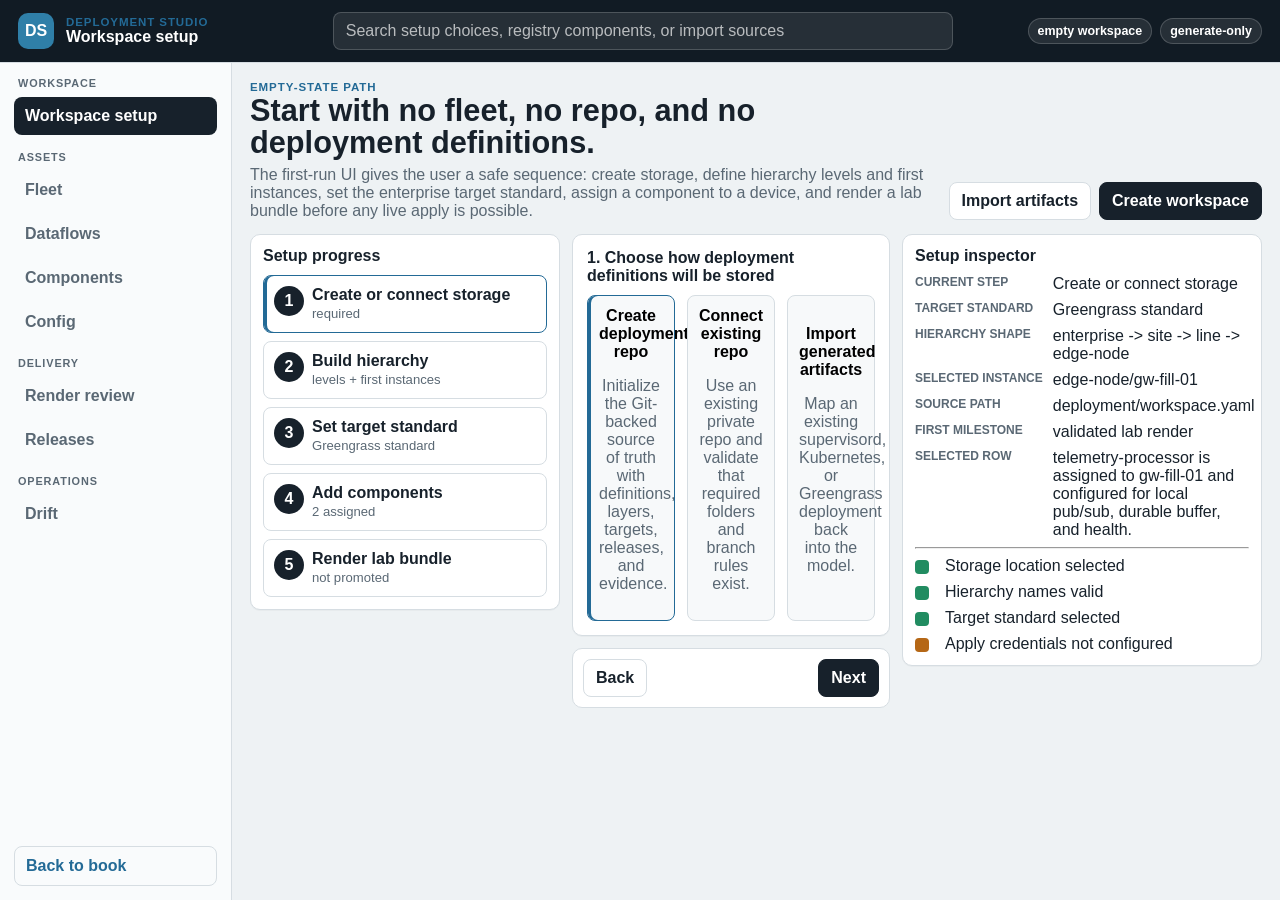
==== design/mock-app/index.html @ b93021f2 "Bootstrap the Deployment Studio repo: import design + plan + layout Imports the design deck, mock ap" ====
<!doctype html>
<html lang="en">
<head>
  <meta charset="utf-8">
  <meta name="viewport" content="width=device-width, initial-scale=1">
  <title>Deployment Studio Mock - First Run</title>
  <link rel="icon" type="image/svg+xml" href="../favicon.svg">
  <link rel="stylesheet" href="styles.css">
</head>
<body>
  <div class="app-shell">
    <header class="topbar">
      <div class="brand">
        <div class="mark">DS</div>
        <div>
          <span>Deployment Studio</span>
          <b>Workspace setup</b>
        </div>
      </div>
      <div class="global-search">
        <input aria-label="Search" placeholder="Search setup choices, registry components, or import sources">
      </div>
      <div class="top-actions">
        <span class="pill">empty workspace</span>
        <span class="pill">generate-only</span>
      </div>
    </header>

    <div class="layout">
      <nav class="nav" aria-label="Mock app pages">
        <div class="nav-section">Workspace</div>
        <a class="active" href="index.html">Workspace setup</a>
        <div class="nav-section">Assets</div>
        <a href="fleet.html">Fleet</a>
        <a href="definition-map.html">Dataflows</a>
        <a href="component-editor.html">Components</a>
        <a href="hierarchy-config.html">Config</a>
        <div class="nav-section">Delivery</div>
        <a href="render-review.html">Render review</a>
        <a href="release-gate.html">Releases</a>
        <div class="nav-section">Operations</div>
        <a href="plan-drift.html">Drift</a>
        <a class="book-link" href="../index.html#chapter-ui-depth">Back to book</a>
      </nav>

      <main class="screen">
        <header class="screen-header">
          <div>
            <span class="eyebrow">Empty-state path</span>
            <h1>Start with no fleet, no repo, and no deployment definitions.</h1>
            <p>The first-run UI gives the user a safe sequence: create storage, define hierarchy levels and first instances, set the enterprise target standard, assign a component to a device, and render a lab bundle before any live apply is possible.</p>
          </div>
          <div class="actions">
            <button class="button">Import artifacts</button>
            <button class="button primary">Create workspace</button>
          </div>
        </header>

        <section class="workbench setup" data-wizard>
          <aside class="rail">
            <h2>Setup progress</h2>
            <div class="step-list">
              <button class="step wizard-step active" type="button" data-wizard-go="storage"><strong>1</strong><div><b>Create or connect storage</b><span>required</span></div></button>
              <button class="step wizard-step" type="button" data-wizard-go="hierarchy"><strong>2</strong><div><b>Build hierarchy</b><span>levels + first instances</span></div></button>
              <button class="step wizard-step" type="button" data-wizard-go="target"><strong>3</strong><div><b>Set target standard</b><span data-current-target>Greengrass standard</span></div></button>
              <button class="step wizard-step" type="button" data-wizard-go="component"><strong>4</strong><div><b>Add components</b><span data-assigned-count>2 assigned</span></div></button>
              <button class="step wizard-step" type="button" data-wizard-go="render"><strong>5</strong><div><b>Render lab bundle</b><span>not promoted</span></div></button>
            </div>
          </aside>

          <section class="stack">
            <div class="panel wizard-panel active" data-wizard-panel="storage">
              <h2>1. Choose how deployment definitions will be stored</h2>
              <div class="grid-3" data-select-group>
                <button class="card selectable active" data-step-check>
                  <b>Create deployment repo</b>
                  <p class="muted">Initialize the Git-backed source of truth with definitions, layers, targets, releases, and evidence.</p>
                </button>
                <button class="card selectable">
                  <b>Connect existing repo</b>
                  <p class="muted">Use an existing private repo and validate that required folders and branch rules exist.</p>
                </button>
                <button class="card selectable">
                  <b>Import generated artifacts</b>
                  <p class="muted">Map an existing supervisord, Kubernetes, or Greengrass deployment back into the model.</p>
                </button>
              </div>
            </div>

            <div class="panel hierarchy-builder wizard-panel" data-wizard-panel="hierarchy" data-hierarchy-builder>
              <div class="hierarchy-toolbar">
                <div>
                  <h2>2. Define hierarchy levels and first instances</h2>
                  <p class="muted">Level definitions are ordered metadata. Parentage is implied by position, and instance keys appear only in the graph below.</p>
                </div>
                <button class="button" type="button" data-add-level>Add level</button>
              </div>

              <h3 class="subhead">Hierarchy level definitions</h3>
              <div class="hierarchy-chain" data-hierarchy-chain>
                <div class="hierarchy-level" data-level>
                  <strong data-order>1</strong>
                  <label>Level type<select data-level-type><option selected>enterprise</option><option>region</option><option>site</option><option>building</option><option>zone</option><option>line</option><option>cell</option><option>edge node</option></select></label>
                  <label>Display label<input data-level-label value="Enterprise"></label>
                  <label>Description<input data-level-description value="Company-wide deployment root"></label>
                  <div class="level-actions">
                    <button type="button" data-move-up>Up</button>
                    <button type="button" data-move-down>Down</button>
                    <button type="button" data-delete-level>Delete</button>
                  </div>
                </div>
                <div class="hierarchy-level" data-level>
                  <strong data-order>2</strong>
                  <label>Level type<select data-level-type><option>enterprise</option><option>region</option><option selected>site</option><option>building</option><option>zone</option><option>line</option><option>cell</option><option>edge node</option></select></label>
                  <label>Display label<input data-level-label value="Site"></label>
                  <label>Description<input data-level-description value="Plant or location boundary"></label>
                  <div class="level-actions">
                    <button type="button" data-move-up>Up</button>
                    <button type="button" data-move-down>Down</button>
                    <button type="button" data-delete-level>Delete</button>
                  </div>
                </div>
                <div class="hierarchy-level" data-level>
                  <strong data-order>3</strong>
                  <label>Level type<select data-level-type><option>enterprise</option><option>region</option><option>site</option><option>building</option><option>zone</option><option selected>line</option><option>cell</option><option>edge node</option></select></label>
                  <label>Display label<input data-level-label value="Line"></label>
                  <label>Description<input data-level-description value="Production line or process area"></label>
                  <div class="level-actions">
                    <button type="button" data-move-up>Up</button>
                    <button type="button" data-move-down>Down</button>
                    <button type="button" data-delete-level>Delete</button>
                  </div>
                </div>
                <div class="hierarchy-level" data-level>
                  <strong data-order>4</strong>
                  <label>Level type<select data-level-type><option>enterprise</option><option>region</option><option>site</option><option>building</option><option>zone</option><option>line</option><option>cell</option><option selected>edge node</option></select></label>
                  <label>Display label<input data-level-label value="Edge node"></label>
                  <label>Description<input data-level-description value="Deployable edge runtime node"></label>
                  <div class="level-actions">
                    <button type="button" data-move-up>Up</button>
                    <button type="button" data-move-down>Down</button>
                    <button type="button" data-delete-level>Delete</button>
                  </div>
                </div>
              </div>
              <div class="lineage-preview">
                <span>Hierarchy shape</span>
                <code data-lineage-preview>enterprise -> site -> line -> edge-node</code>
              </div>

              <div class="instance-graph">
                <div class="hierarchy-toolbar">
                  <div>
                    <h3 class="subhead">Initial instance graph</h3>
                    <p class="muted">Instances live inside levels. Each instance has an instance key and one parent instance, except the enterprise root.</p>
                  </div>
                  <button class="button" type="button">Add instance</button>
                </div>
                <div class="org-chart" data-instance-root>
                  <div class="org-node-wrap">
                    <button class="instance-node" type="button" data-instance-select data-instance-label="enterprise/acme" data-instance-detail="Enterprise root instance. Instance key acme.">
                      <span>Enterprise</span><b>Acme Manufacturing</b><code>key: acme</code>
                    </button>
                    <div class="org-children">
                      <div class="org-node-wrap">
                        <button class="instance-node" type="button" data-instance-select data-instance-label="site/dallas" data-instance-detail="Site instance under enterprise/acme. Instance key dallas.">
                          <span>Site</span><b>Dallas</b><code>key: dallas</code>
                        </button>
                        <div class="org-children">
                          <div class="org-node-wrap">
                            <button class="instance-node" type="button" data-instance-select data-instance-label="line/filling-line-7" data-instance-detail="Line instance under site/dallas. Instance key filling-line-7.">
                              <span>Line</span><b>Filling line 7</b><code>key: filling-line-7</code>
                            </button>
                            <div class="org-children">
                              <div class="org-node-wrap">
                                <button class="instance-node active" type="button" data-instance-select data-instance-label="edge-node/gw-fill-01" data-instance-detail="Edge node instance under line/filling-line-7. Instance key gw-fill-01.">
                                  <span>Edge node</span><b>gw-fill-01</b><code>key: gw-fill-01</code>
                                </button>
                              </div>
                              <div class="org-node-wrap">
                                <button class="instance-node" type="button" data-instance-select data-instance-label="edge-node/gw-fill-02" data-instance-detail="Second edge node instance under line/filling-line-7. Instance key gw-fill-02.">
                                  <span>Edge node</span><b>gw-fill-02</b><code>key: gw-fill-02</code>
                                </button>
                              </div>
                            </div>
                          </div>
                          <div class="org-node-wrap">
                            <button class="instance-node" type="button" data-instance-select data-instance-label="line/packaging-2" data-instance-detail="Second line instance under site/dallas. Instance key packaging-2.">
                              <span>Line</span><b>Packaging 2</b><code>key: packaging-2</code>
                            </button>
                          </div>
                        </div>
                      </div>
                      <div class="org-node-wrap">
                        <button class="instance-node" type="button" data-instance-select data-instance-label="site/austin" data-instance-detail="Second site instance under enterprise/acme. Instance key austin.">
                          <span>Site</span><b>Austin</b><code>key: austin</code>
                        </button>
                      </div>
                    </div>
                  </div>
                </div>
              </div>
            </div>

            <div class="panel wizard-panel" data-wizard-panel="target">
              <h2>3. Set the enterprise target standard</h2>
              <p class="muted">Most organizations standardize on one target family for deployments. Per-deployment platform exceptions are supported, but they should be governed and rare.</p>
              <div class="target-grid" data-select-group>
                <button class="target-card" data-preview-target="#setupPreview" data-preview="host" data-target-label="HOST standard">
                  <b>HOST / supervisord standard</b>
                  <span class="chip">enterprise default</span>
                </button>
                <button class="target-card" data-preview-target="#setupPreview" data-preview="kubernetes" data-target-label="Kubernetes standard">
                  <b>Kubernetes standard</b>
                  <span class="chip">enterprise default</span>
                </button>
                <button class="target-card active" data-preview-target="#setupPreview" data-preview="greengrass" data-target-label="Greengrass standard">
                  <b>Greengrass standard</b>
                  <span class="chip pass">enterprise default</span>
                </button>
              </div>
              <div class="exception-policy">
                <label><input type="checkbox"> Allow per-deployment target exceptions with platform-owner approval</label>
                <span class="chip warn">exception path</span>
              </div>
            </div>

            <div class="table-card wizard-panel" data-wizard-panel="component">
              <h2>4. Add components to the selected edge</h2>
              <p class="muted">Choose the hierarchy instance where components will run, then check the component templates to assign to that edge. Each checked row creates or updates a component instance for the selected deployment scope.</p>
              <div class="assignment-layout">
                <div class="panel soft-panel">
                  <h3 class="subhead">Deployment scope</h3>
                  <div class="assignment-tree" data-instance-root>
                    <button class="tree-node scope-node" type="button" data-depth="0" data-instance-select data-instance-label="enterprise/acme" data-instance-detail="Enterprise root selected. Usually used only for defaults, not direct component deployment."><b>Acme Manufacturing</b><span>enterprise</span></button>
                    <button class="tree-node scope-node" type="button" data-depth="1" data-instance-select data-instance-label="site/dallas" data-instance-detail="Site selected. Components assigned here would run on every included edge node if a rollout rule allows it."><b>Dallas</b><span>site</span></button>
                    <button class="tree-node scope-node" type="button" data-depth="2" data-instance-select data-instance-label="line/filling-line-7" data-instance-detail="Line selected. Use this to deploy a component to all nodes in the line or to narrow to a specific edge node."><b>Filling line 7</b><span>line</span></button>
                    <button class="tree-node scope-node active" type="button" data-depth="3" data-instance-select data-instance-label="edge-node/gw-fill-01" data-instance-detail="Edge node gw-fill-01 selected. Checked component instances will run on this device."><b>gw-fill-01</b><span>edge node</span></button>
                    <button class="tree-node scope-node" type="button" data-depth="3" data-instance-select data-instance-label="edge-node/gw-fill-02" data-instance-detail="Edge node gw-fill-02 selected. Choose this for a second device-specific component instance."><b>gw-fill-02</b><span>edge node</span></button>
                  </div>
                </div>
                <div class="panel soft-panel">
                  <h3 class="subhead">Assignment summary</h3>
                  <dl class="mini-dl">
                    <dt>Selected scope</dt><dd data-selected-instance>edge-node/gw-fill-01</dd>
                    <dt>Assignment mode</dt><dd>single edge node</dd>
                    <dt>Target binding</dt><dd>Greengrass thing gw-fill-01</dd>
                    <dt>Components</dt><dd data-assigned-count>2 assigned</dd>
                  </dl>
                  <p class="muted" data-selected-instance-detail>Edge node gw-fill-01 selected. Checked components will run on this device.</p>
                </div>
              </div>
              <div class="component-assignment-grid">
                <div class="table-card">
                  <h3 class="subhead">Component catalog</h3>
                  <table class="data-table" data-component-catalog>
                    <thead>
                      <tr><th>Added</th><th>Component</th><th>Runtime</th><th>Requires</th><th>Status</th></tr>
                    </thead>
                    <tbody>
                      <tr class="row active" data-component-option data-row-detail="telemetry-processor is assigned to gw-fill-01 and configured for local pub/sub, durable buffer, and health."
                        data-component-name="telemetry-processor" data-component-instance="archive" data-component-layer="edge-node/gw-fill-01 + component/telemetry-processor/archive" data-component-input="southbound.signal.update" data-component-storage="1073741824" data-component-health="/readyz">
                        <td><label class="check-cell"><input type="checkbox" checked data-component-added><span>added</span></label></td>
                        <td><b>telemetry-processor</b></td><td>Rust</td><td>local pub/sub, durable buffer</td><td><span class="state pass" data-component-status>assigned</span></td>
                      </tr>
                      <tr class="row" data-component-option data-row-detail="opcua-adapter is assigned to gw-fill-01 and needs endpoint configuration before render."
                        data-component-name="opcua-adapter" data-component-instance="main" data-component-layer="edge-node/gw-fill-01 + component/opcua-adapter/main" data-component-input="opc.tcp://plc-17:4840" data-component-storage="n/a" data-component-health="/health">
                        <td><label class="check-cell"><input type="checkbox" checked data-component-added><span>added</span></label></td>
                        <td><b>opcua-adapter</b></td><td>Java</td><td>southbound network, local pub/sub</td><td><span class="state warn" data-component-status>needs config</span></td>
                      </tr>
                      <tr class="row" data-component-option data-row-detail="modbus-adapter is available but not assigned to gw-fill-01."
                        data-component-name="modbus-adapter" data-component-instance="main" data-component-layer="edge-node/gw-fill-01 + component/modbus-adapter/main" data-component-input="tcp://10.30.7.42:502" data-component-storage="n/a" data-component-health="/health">
                        <td><label class="check-cell"><input type="checkbox" data-component-added><span>add</span></label></td>
                        <td><b>modbus-adapter</b></td><td>Python</td><td>device endpoint, local pub/sub</td><td><span class="state" data-component-status>available</span></td>
                      </tr>
                      <tr class="row" data-component-option data-row-detail="file-replicator is available but should usually be added after telemetry output is configured."
                        data-component-name="file-replicator" data-component-instance="main" data-component-layer="edge-node/gw-fill-01 + component/file-replicator/main" data-component-input="processed.batch" data-component-storage="2147483648" data-component-health="/readyz">
                        <td><label class="check-cell"><input type="checkbox" data-component-added><span>add</span></label></td>
                        <td><b>file-replicator</b></td><td>Rust</td><td>durable buffer, file output</td><td><span class="state" data-component-status>available</span></td>
                      </tr>
                    </tbody>
                  </table>
                </div>

                <div class="panel soft-panel component-config">
                  <h3 class="subhead">Configure selected component</h3>
                  <dl class="mini-dl">
                    <dt>Component</dt><dd data-config-component>telemetry-processor</dd>
                    <dt>Runs on</dt><dd data-selected-instance>edge-node/gw-fill-01</dd>
                  </dl>
                  <div class="form-grid">
                    <label>Instance id<input data-config-instance value="archive"></label>
                    <label>Config layer<input data-config-layer value="edge-node/gw-fill-01 + component/telemetry-processor/archive"></label>
                    <label>Input or endpoint<input data-config-input value="southbound.signal.update"></label>
                    <label>Buffer bytes<input data-config-storage value="1073741824"></label>
                    <label>Health path<input data-config-health value="/readyz"></label>
                    <label>Save behavior<select><option>write component layer</option><option>open component editor after setup</option></select></label>
                  </div>
                  <p class="muted">This inline configuration captures the minimum required for the first render. The Components area provides the full editor for commands, secrets, policies, and advanced fields.</p>
                  <a class="button" href="component-editor.html">Open full component editor</a>
                </div>
              </div>
            </div>

            <div class="code-card wizard-panel" data-wizard-panel="render">
              <div class="code-tabs" role="tablist" aria-label="First render output">
                <button class="active" data-code="greengrass" data-code-target="#setupPreview" data-standard-render-tab role="tab" aria-selected="true">Greengrass standard</button>
                <button data-code="lock" data-code-target="#setupPreview" role="tab" aria-selected="false">Release lock</button>
              </div>
              <pre id="setupPreview">RecipeFormatVersion: "2020-01-25"
ComponentName: "com.mbreissi.edgecommons.TelemetryProcessor"
ComponentVersion: "1.4.2"
Manifests:
  - Platform:
      os: linux
    Artifacts:
      - URI: "s3://acme-edge-artifacts/telemetry-processor/1.4.2/telemetry-processor"
    Lifecycle:
      Install:
        Script: "chmod +x {artifacts:path}/telemetry-processor"
      Run:
        Script: "{artifacts:path}/telemetry-processor --platform GREENGRASS -c GG_CONFIG"</pre>
            </div>

            <div class="wizard-actions">
              <button class="button" type="button" data-wizard-prev>Back</button>
              <button class="button primary" type="button" data-wizard-next>Next</button>
            </div>
          </section>

          <aside class="inspector">
            <h2>Setup inspector</h2>
            <dl>
              <dt>Current step</dt><dd data-current-step>Create or connect storage</dd>
              <dt>Target standard</dt><dd data-current-target>Greengrass standard</dd>
              <dt>Hierarchy shape</dt><dd data-inspector-hierarchy>enterprise -> site -> line -> edge-node</dd>
              <dt>Selected instance</dt><dd data-selected-instance>edge-node/gw-fill-01</dd>
              <dt>Source path</dt><dd>deployment/workspace.yaml</dd>
              <dt>First milestone</dt><dd>validated lab render</dd>
              <dt>Selected row</dt><dd data-selected-detail>telemetry-processor is assigned to gw-fill-01 and configured for local pub/sub, durable buffer, and health.</dd>
            </dl>
            <hr>
            <ul class="checklist">
              <li>Storage location selected</li>
              <li>Hierarchy names valid</li>
              <li>Target standard selected</li>
              <li class="warn">Apply credentials not configured</li>
            </ul>
          </aside>
        </section>
      </main>
    </div>
  </div>
  <script src="app.js"></script>
</body>
</html>
---- design/mock-app/styles.css ----
:root {
  --bg: #eef2f4;
  --surface: #ffffff;
  --surface-soft: #f7f9fa;
  --ink: #17212b;
  --muted: #5a6874;
  --line: #d6dde2;
  --blue: #236a96;
  --green: #218c61;
  --amber: #b56716;
  --red: #b64242;
  --shadow: 0 18px 40px rgba(23, 33, 43, 0.12);
  font-family: "Segoe UI", Arial, sans-serif;
}

* {
  box-sizing: border-box;
}

html,
body {
  min-height: 100%;
  margin: 0;
}

body {
  background: var(--bg);
  color: var(--ink);
}

a {
  color: inherit;
}

button,
input,
select,
textarea {
  font: inherit;
}

.app-shell {
  min-height: 100vh;
  display: grid;
  grid-template-rows: auto 1fr;
}

.topbar {
  display: flex;
  align-items: center;
  justify-content: space-between;
  gap: 18px;
  padding: 12px 18px;
  border-bottom: 1px solid var(--line);
  background: #111b24;
  color: #fff;
}

.brand {
  display: flex;
  align-items: center;
  gap: 12px;
  min-width: 240px;
}

.mark {
  display: grid;
  place-items: center;
  width: 36px;
  height: 36px;
  border-radius: 10px;
  background: #2f7fa8;
  font-weight: 800;
}

.brand span,
.eyebrow {
  display: block;
  color: var(--blue);
  font-size: 0.72rem;
  font-weight: 800;
  letter-spacing: 0.08em;
  text-transform: uppercase;
}

.brand b {
  display: block;
  font-size: 1rem;
}

.global-search {
  flex: 1 1 auto;
  max-width: 620px;
}

.global-search input {
  width: 100%;
  min-height: 38px;
  border: 1px solid rgba(255, 255, 255, 0.18);
  border-radius: 8px;
  background: rgba(255, 255, 255, 0.09);
  color: #fff;
  padding: 0 12px;
}

.global-search input::placeholder {
  color: rgba(255, 255, 255, 0.68);
}

.top-actions {
  display: flex;
  flex-wrap: wrap;
  align-items: center;
  justify-content: flex-end;
  gap: 8px;
}

.pill,
.chip,
.state {
  display: inline-flex;
  align-items: center;
  min-height: 26px;
  border: 1px solid var(--line);
  border-radius: 999px;
  background: #fff;
  color: var(--muted);
  font-size: 0.78rem;
  font-weight: 700;
  padding: 3px 9px;
  white-space: nowrap;
}

.topbar .pill {
  border-color: rgba(255, 255, 255, 0.18);
  background: rgba(255, 255, 255, 0.09);
  color: #fff;
}

.layout {
  display: grid;
  grid-template-columns: 232px minmax(0, 1fr);
  min-height: 0;
}

.nav {
  display: flex;
  flex-direction: column;
  gap: 6px;
  padding: 14px;
  border-right: 1px solid var(--line);
  background: #f9fbfc;
}

.nav-section {
  margin: 10px 4px 2px;
  color: var(--muted);
  font-size: 0.68rem;
  font-weight: 900;
  letter-spacing: 0.08em;
  text-transform: uppercase;
}

.nav-section:first-child {
  margin-top: 0;
}

.nav a {
  border-radius: 8px;
  color: var(--muted);
  font-weight: 700;
  padding: 10px 11px;
  text-decoration: none;
}

.nav a.active,
.nav a:hover,
.nav a:focus-visible {
  background: var(--ink);
  color: #fff;
  outline: none;
}

.nav .book-link {
  margin-top: auto;
  border: 1px solid var(--line);
  color: var(--blue);
}

.screen {
  min-width: 0;
  padding: 18px;
}

.screen-header {
  display: grid;
  grid-template-columns: minmax(0, 1fr) auto;
  gap: 16px;
  align-items: end;
  margin-bottom: 14px;
}

.screen-header h1 {
  margin: 2px 0 6px;
  font-size: clamp(1.6rem, 2.4vw, 2.45rem);
  line-height: 1.05;
  letter-spacing: 0;
}

.screen-header p {
  max-width: 86ch;
  margin: 0;
  color: var(--muted);
}

.actions {
  display: flex;
  flex-wrap: wrap;
  justify-content: flex-end;
  gap: 8px;
}

.button {
  display: inline-flex;
  align-items: center;
  justify-content: center;
  min-height: 38px;
  border: 1px solid var(--line);
  border-radius: 8px;
  background: #fff;
  color: var(--ink);
  cursor: pointer;
  font-weight: 800;
  padding: 0 12px;
  text-decoration: none;
}

.button.primary {
  border-color: var(--ink);
  background: var(--ink);
  color: #fff;
}

.button.warning {
  border-color: rgba(181, 103, 22, 0.35);
  background: rgba(181, 103, 22, 0.1);
  color: #7a430f;
}

.workbench {
  display: grid;
  grid-template-columns: minmax(220px, 280px) minmax(0, 1fr) minmax(260px, 340px);
  gap: 12px;
  align-items: start;
}

.workbench.two-col {
  grid-template-columns: minmax(0, 1fr) minmax(280px, 360px);
}

.workbench.setup {
  grid-template-columns: minmax(240px, 310px) minmax(0, 1fr) minmax(300px, 360px);
}

.rail,
.panel,
.inspector,
.table-card,
.code-card {
  border: 1px solid var(--line);
  border-radius: 10px;
  background: var(--surface);
  box-shadow: 0 1px 0 rgba(23, 33, 43, 0.03);
}

.rail,
.inspector {
  min-width: 0;
  overflow: hidden;
  padding: 12px;
}

.panel,
.table-card,
.code-card {
  padding: 14px;
}

.stack {
  display: grid;
  gap: 12px;
}

.grid-2,
.grid-3,
.grid-4 {
  display: grid;
  gap: 12px;
}

.grid-2 {
  grid-template-columns: repeat(2, minmax(0, 1fr));
}

.grid-3 {
  grid-template-columns: repeat(3, minmax(0, 1fr));
}

.grid-4 {
  grid-template-columns: repeat(4, minmax(0, 1fr));
}

.panel h2,
.table-card h2,
.code-card h2,
.inspector h2,
.rail h2 {
  margin: 0 0 10px;
  font-size: 1rem;
}

.subhead {
  margin: 2px 0 8px;
  font-size: 0.86rem;
}

.muted {
  color: var(--muted);
}

.card {
  border: 1px solid var(--line);
  border-radius: 8px;
  background: var(--surface-soft);
  padding: 11px;
}

.soft-panel {
  background: var(--surface-soft);
}

.card.selectable {
  cursor: pointer;
}

.card.active,
.row.active,
.target-card.active {
  border-color: var(--blue);
  box-shadow: inset 3px 0 0 var(--blue);
}

.state.pass,
.chip.pass {
  border-color: rgba(33, 140, 97, 0.28);
  background: rgba(33, 140, 97, 0.1);
  color: var(--green);
}

.state.warn,
.chip.warn {
  border-color: rgba(181, 103, 22, 0.3);
  background: rgba(181, 103, 22, 0.1);
  color: var(--amber);
}

.state.block,
.chip.block {
  border-color: rgba(182, 66, 66, 0.28);
  background: rgba(182, 66, 66, 0.1);
  color: var(--red);
}

.step-list {
  display: grid;
  gap: 8px;
}

.step {
  display: grid;
  grid-template-columns: 30px minmax(0, 1fr);
  gap: 8px;
  align-items: start;
  border: 1px solid var(--line);
  border-radius: 8px;
  background: #fff;
  padding: 10px;
}

button.step {
  width: 100%;
  color: inherit;
  cursor: pointer;
  text-align: left;
}

.wizard-step.active {
  border-color: var(--blue);
  box-shadow: inset 3px 0 0 var(--blue);
}

.wizard-step.done strong {
  background: var(--green);
}

.step strong {
  display: grid;
  place-items: center;
  width: 30px;
  height: 30px;
  border-radius: 999px;
  background: var(--ink);
  color: #fff;
}

.step b,
.tree-node b,
.metric b {
  display: block;
}

.step span,
.tree-node span,
.metric span {
  color: var(--muted);
  font-size: 0.82rem;
}

.wizard-panel {
  display: none;
}

.wizard-panel.active {
  display: block;
}

.wizard-panel.hierarchy-builder.active {
  display: grid;
}

.wizard-actions {
  display: flex;
  justify-content: space-between;
  gap: 10px;
  border: 1px solid var(--line);
  border-radius: 10px;
  background: #fff;
  padding: 10px;
}

.tree {
  display: grid;
  gap: 8px;
}

.tree-node {
  border: 1px solid var(--line);
  border-radius: 8px;
  background: #fff;
  padding: 10px;
}

button.tree-node {
  width: 100%;
  color: inherit;
  cursor: pointer;
  text-align: left;
}

.tree-node.active {
  border-color: var(--green);
  box-shadow: inset 3px 0 0 var(--green);
}

.fleet-tree {
  position: relative;
  display: grid;
  gap: 8px;
}

.fleet-tree::before {
  content: "";
  position: absolute;
  top: 46px;
  bottom: 18px;
  left: 14px;
  border-left: 1px solid rgba(36, 48, 59, 0.16);
}

.fleet-node {
  position: relative;
  display: block;
  min-width: 0;
}

.fleet-node::before {
  content: "";
  position: absolute;
  top: 50%;
  width: 12px;
  border-top: 1px solid rgba(36, 48, 59, 0.16);
}

.fleet-node[data-depth="0"] {
  --tree-indent: 0px;
  margin-left: 0;
}

.fleet-node[data-depth="0"]::before {
  display: none;
}

.fleet-node[data-depth="1"] {
  --tree-indent: 22px;
  margin-left: var(--tree-indent);
}

.fleet-node[data-depth="1"]::before {
  left: -12px;
}

.fleet-node[data-depth="2"] {
  --tree-indent: 44px;
  margin-left: var(--tree-indent);
}

.fleet-node[data-depth="2"]::before {
  left: -34px;
  width: 34px;
}

.fleet-node[data-depth="3"] {
  --tree-indent: 66px;
  margin-left: var(--tree-indent);
}

.fleet-node[data-depth="3"]::before {
  left: -56px;
  width: 56px;
}

.fleet-node[data-depth="4"] {
  --tree-indent: 88px;
  margin-left: var(--tree-indent);
}

.fleet-node[data-depth="4"]::before {
  left: -78px;
  width: 78px;
}

.fleet-node[data-depth="5"] {
  --tree-indent: 110px;
  margin-left: var(--tree-indent);
}

.fleet-node[data-depth="5"]::before {
  left: -100px;
  width: 100px;
}

.fleet-node[data-depth="6"] {
  --tree-indent: 132px;
  margin-left: var(--tree-indent);
}

.fleet-node[data-depth="6"]::before {
  left: -122px;
  width: 122px;
}

.fleet-node small {
  display: block;
  margin-bottom: 4px;
  color: var(--blue);
  font-size: 0.64rem;
  font-weight: 900;
  letter-spacing: 0.08em;
  text-transform: uppercase;
}

.fleet-tree .fleet-node {
  width: calc(100% - var(--tree-indent, 0px));
  overflow-wrap: anywhere;
}

.fleet-tree .fleet-node b,
.fleet-tree .fleet-node span {
  max-width: 100%;
  white-space: normal;
}

.fleet-node.active small {
  color: var(--green);
}

.fleet-detail-panel,
.fleet-inspector-panel {
  display: none;
}

.fleet-detail-panel.active,
.fleet-inspector-panel.active {
  display: grid;
  gap: 16px;
}

.asset-heading {
  display: flex;
  align-items: flex-start;
  justify-content: space-between;
  gap: 16px;
  border: 1px solid var(--line);
  border-radius: 8px;
  background: #fff;
  padding: 16px;
}

.asset-heading h2 {
  margin: 4px 0;
}

.binding-list {
  display: grid;
  gap: 10px;
}

.binding-list > div {
  border: 1px solid var(--line);
  border-radius: 8px;
  background: #f8faf9;
  padding: 12px;
}

.binding-list b {
  display: block;
  margin-bottom: 4px;
}

.binding-list span {
  color: var(--muted);
  font-size: 0.9rem;
  line-height: 1.45;
}

.scope-node {
  display: block;
}

.scope-node[data-depth="1"] {
  padding-left: 22px;
}

.scope-node[data-depth="2"] {
  padding-left: 34px;
}

.scope-node[data-depth="3"] {
  padding-left: 46px;
}

.scope-node[data-depth="4"] {
  padding-left: 58px;
}

.scope-node[data-depth="5"] {
  padding-left: 70px;
}

.scope-node[data-depth="6"] {
  padding-left: 82px;
}

.metrics {
  display: grid;
  grid-template-columns: repeat(4, minmax(0, 1fr));
  gap: 10px;
}

.metric {
  border: 1px solid var(--line);
  border-radius: 8px;
  background: #fff;
  padding: 11px;
}

.metric b {
  font-size: 1.4rem;
}

.form-grid {
  display: grid;
  grid-template-columns: repeat(2, minmax(0, 1fr));
  gap: 10px;
}

.assignment-layout {
  display: grid;
  grid-template-columns: minmax(240px, 0.9fr) minmax(240px, 1fr);
  gap: 12px;
  margin: 12px 0;
}

.component-assignment-grid {
  display: grid;
  grid-template-columns: minmax(360px, 1.25fr) minmax(300px, 0.9fr);
  gap: 12px;
}

.component-config {
  align-self: start;
}

.check-cell {
  display: inline-flex;
  grid-auto-flow: column;
  align-items: center;
  gap: 7px;
  color: var(--ink);
  font-weight: 800;
}

.check-cell input {
  width: auto;
  min-height: auto;
}

.assignment-tree {
  display: grid;
  gap: 7px;
}

.mini-dl {
  display: grid;
  grid-template-columns: auto minmax(0, 1fr);
  gap: 7px 10px;
  margin: 0 0 10px;
}

.mini-dl dt {
  color: var(--muted);
  font-size: 0.72rem;
  font-weight: 900;
  text-transform: uppercase;
}

.mini-dl dd {
  margin: 0;
}

.hierarchy-builder {
  display: grid;
  gap: 12px;
}

.wizard-panel:not(.active) {
  display: none;
}

.hierarchy-toolbar {
  display: flex;
  align-items: start;
  justify-content: space-between;
  gap: 14px;
}

.hierarchy-toolbar h2 {
  margin-bottom: 4px;
}

.hierarchy-toolbar p {
  margin: 0;
}

.hierarchy-chain {
  display: grid;
  gap: 10px;
}

.hierarchy-level {
  position: relative;
  display: grid;
  grid-template-columns: 42px minmax(150px, 0.8fr) minmax(150px, 0.9fr) minmax(220px, 1.2fr) auto;
  gap: 8px;
  align-items: end;
  border: 1px solid var(--line);
  border-radius: 10px;
  background: #fff;
  padding: 10px;
}

.hierarchy-level:not(:last-child)::after {
  content: "";
  position: absolute;
  left: 30px;
  bottom: -11px;
  width: 2px;
  height: 10px;
  background: var(--blue);
}

.hierarchy-level > strong {
  display: grid;
  place-items: center;
  width: 30px;
  height: 30px;
  margin-bottom: 4px;
  border-radius: 999px;
  background: var(--blue);
  color: #fff;
}

.level-actions {
  display: flex;
  flex-wrap: wrap;
  gap: 5px;
  justify-content: flex-end;
}

.level-actions button {
  min-height: 30px;
  border: 1px solid var(--line);
  border-radius: 6px;
  background: #fff;
  cursor: pointer;
  font-size: 0.76rem;
  font-weight: 800;
  padding: 0 8px;
}

.level-actions button:disabled {
  cursor: not-allowed;
  opacity: 0.45;
}

.lineage-preview {
  display: grid;
  gap: 5px;
  border: 1px solid rgba(35, 106, 150, 0.22);
  border-radius: 8px;
  background: #eef6fa;
  color: var(--blue);
  padding: 10px;
}

.lineage-preview span {
  font-size: 0.72rem;
  font-weight: 800;
  text-transform: uppercase;
}

.lineage-preview code {
  white-space: normal;
  overflow-wrap: anywhere;
}

.instance-graph {
  display: grid;
  gap: 12px;
  border: 1px solid var(--line);
  border-radius: 10px;
  background: #f8fafb;
  padding: 12px;
}

.org-chart {
  overflow: auto;
  padding: 8px 4px 4px;
}

.org-node-wrap {
  display: grid;
  justify-items: center;
  gap: 10px;
}

.org-children {
  position: relative;
  display: flex;
  align-items: flex-start;
  justify-content: center;
  gap: 18px;
  min-width: max-content;
  padding-top: 18px;
}

.org-children::before {
  content: "";
  position: absolute;
  top: 0;
  left: 12%;
  right: 12%;
  height: 1px;
  background: var(--line);
}

.org-children > .org-node-wrap {
  position: relative;
}

.org-children > .org-node-wrap::before {
  content: "";
  position: absolute;
  top: -18px;
  left: 50%;
  width: 1px;
  height: 18px;
  background: var(--line);
}

.instance-node {
  display: grid;
  gap: 3px;
  min-width: 170px;
  max-width: 210px;
  border: 1px solid var(--line);
  border-radius: 10px;
  background: #fff;
  color: inherit;
  cursor: pointer;
  padding: 10px;
  text-align: left;
}

.instance-node.active {
  border-color: var(--green);
  box-shadow: inset 3px 0 0 var(--green);
}

.instance-node span {
  color: var(--blue);
  font-size: 0.68rem;
  font-weight: 900;
  letter-spacing: 0.08em;
  text-transform: uppercase;
}

.instance-node code {
  color: var(--muted);
  font-size: 0.75rem;
  white-space: normal;
  overflow-wrap: anywhere;
}

label {
  display: grid;
  gap: 5px;
  color: var(--muted);
  font-size: 0.82rem;
  font-weight: 700;
}

input,
select,
textarea {
  width: 100%;
  min-height: 38px;
  border: 1px solid var(--line);
  border-radius: 8px;
  background: #fff;
  color: var(--ink);
  padding: 8px 10px;
}

textarea {
  min-height: 92px;
  resize: vertical;
}

.target-grid {
  display: grid;
  grid-template-columns: repeat(3, minmax(0, 1fr));
  gap: 10px;
}

.target-card {
  border: 1px solid var(--line);
  border-radius: 8px;
  background: #fff;
  cursor: pointer;
  padding: 12px;
  text-align: left;
}

.target-card b {
  display: block;
  margin-bottom: 6px;
}

.exception-policy {
  display: flex;
  flex-wrap: wrap;
  align-items: center;
  justify-content: space-between;
  gap: 10px;
  margin-top: 12px;
  border: 1px solid rgba(181, 103, 22, 0.22);
  border-radius: 8px;
  background: rgba(181, 103, 22, 0.07);
  padding: 10px;
}

.exception-policy label {
  display: flex;
  align-items: center;
  gap: 8px;
}

.exception-policy input {
  width: auto;
  min-height: auto;
}

.data-table {
  width: 100%;
  border-collapse: collapse;
  font-size: 0.9rem;
}

.data-table th,
.data-table td {
  border-bottom: 1px solid var(--line);
  padding: 9px 8px;
  text-align: left;
  vertical-align: top;
}

.data-table th {
  color: var(--muted);
  font-size: 0.74rem;
  text-transform: uppercase;
}

.data-table tr:last-child td {
  border-bottom: 0;
}

.row {
  cursor: pointer;
}

.map {
  position: relative;
  min-height: 360px;
  border: 1px solid var(--line);
  border-radius: 10px;
  background:
    linear-gradient(90deg, rgba(23, 33, 43, 0.05) 1px, transparent 1px),
    linear-gradient(0deg, rgba(23, 33, 43, 0.05) 1px, transparent 1px),
    #fff;
  background-size: 34px 34px;
  overflow: hidden;
}

.node {
  position: absolute;
  width: 170px;
  border: 1px solid var(--line);
  border-radius: 10px;
  background: #fff;
  box-shadow: var(--shadow);
  padding: 10px;
}

.node b {
  display: block;
}

.node span {
  color: var(--muted);
  font-size: 0.78rem;
}

.edge {
  position: absolute;
  height: 2px;
  background: rgba(35, 106, 150, 0.4);
  transform-origin: left center;
}

.edge-label {
  position: absolute;
  border-radius: 999px;
  background: #e7f1f6;
  color: var(--blue);
  font-size: 0.72rem;
  font-weight: 800;
  padding: 4px 7px;
}

.lineage {
  display: grid;
  grid-template-columns: repeat(7, minmax(118px, 1fr));
  gap: 8px;
}

.lineage .card {
  min-height: 86px;
}

.value-board {
  display: grid;
  grid-template-columns: minmax(0, 1.1fr) minmax(320px, 0.9fr);
  gap: 12px;
}

.code-card {
  padding: 0;
  overflow: hidden;
}

.code-tabs {
  display: flex;
  flex-wrap: wrap;
  gap: 6px;
  border-bottom: 1px solid var(--line);
  background: #f8fafb;
  padding: 8px;
}

.code-tabs button {
  border: 1px solid var(--line);
  border-radius: 999px;
  background: #fff;
  cursor: pointer;
  font-size: 0.78rem;
  font-weight: 800;
  padding: 6px 9px;
}

.code-tabs button.active {
  background: var(--ink);
  color: #fff;
}

pre {
  margin: 0;
  overflow: auto;
  background: #0f1720;
  color: #d9e7ef;
  font: 0.82rem/1.5 Consolas, "Courier New", monospace;
  padding: 12px;
}

.artifact-tree {
  display: grid;
  gap: 7px;
  font-family: Consolas, "Courier New", monospace;
  font-size: 0.86rem;
}

.artifact-tree span {
  border: 1px solid var(--line);
  border-radius: 6px;
  background: #fff;
  padding: 7px 8px;
}

.gate-list,
.approval-list,
.drift-board {
  display: grid;
  gap: 8px;
}

.gate,
.approval,
.drift-item {
  display: grid;
  grid-template-columns: auto minmax(0, 1fr) auto;
  gap: 10px;
  align-items: center;
  border: 1px solid var(--line);
  border-radius: 8px;
  background: #fff;
  padding: 10px;
}

.dot {
  width: 12px;
  height: 12px;
  border-radius: 999px;
  background: var(--green);
}

.dot.warn {
  background: var(--amber);
}

.dot.block {
  background: var(--red);
}

.split-preview {
  display: grid;
  grid-template-columns: repeat(3, minmax(0, 1fr));
  gap: 12px;
}

.impact-grid {
  display: grid;
  grid-template-columns: repeat(4, minmax(0, 1fr));
  gap: 10px;
}

.impact {
  border: 1px solid var(--line);
  border-radius: 8px;
  background: #fff;
  padding: 10px;
}

.timeline {
  display: grid;
  grid-template-columns: repeat(5, minmax(0, 1fr));
  gap: 8px;
}

.timeline .card {
  min-height: 120px;
}

.inspector dl {
  display: grid;
  grid-template-columns: auto minmax(0, 1fr);
  gap: 8px 10px;
  margin: 0;
}

.inspector dt {
  color: var(--muted);
  font-size: 0.75rem;
  font-weight: 800;
  text-transform: uppercase;
}

.inspector dd {
  margin: 0;
}

.checklist {
  display: grid;
  gap: 8px;
  margin: 0;
  padding: 0;
  list-style: none;
}

.checklist li {
  display: grid;
  grid-template-columns: 22px minmax(0, 1fr);
  gap: 8px;
}

.checklist li::before {
  content: "";
  display: block;
  width: 14px;
  height: 14px;
  margin-top: 3px;
  border-radius: 4px;
  background: var(--green);
}

.checklist li.warn::before {
  background: var(--amber);
}

.checklist li.block::before {
  background: var(--red);
}

@media (max-width: 1180px) {
  .workbench,
  .workbench.setup,
  .workbench.two-col,
  .value-board {
    grid-template-columns: 1fr;
  }

  .metrics,
  .grid-4,
  .impact-grid,
  .timeline,
  .split-preview,
  .hierarchy-level,
  .assignment-layout,
  .component-assignment-grid {
    grid-template-columns: repeat(2, minmax(0, 1fr));
  }

  .hierarchy-level > strong {
    grid-column: 1 / -1;
  }

  .lineage {
    grid-template-columns: repeat(3, minmax(0, 1fr));
  }

  .asset-heading {
    flex-direction: column;
  }
}

@media (max-width: 760px) {
  .topbar,
  .screen-header {
    align-items: stretch;
    grid-template-columns: 1fr;
    flex-direction: column;
  }

  .layout {
    grid-template-columns: 1fr;
  }

  .nav {
    position: static;
    flex-direction: row;
    flex-wrap: wrap;
    border-right: 0;
    border-bottom: 1px solid var(--line);
  }

  .nav .book-link {
    margin-top: 0;
  }

  .grid-2,
  .grid-3,
  .grid-4,
  .metrics,
  .assignment-layout,
  .component-assignment-grid,
  .target-grid,
  .lineage,
  .impact-grid,
  .timeline,
  .split-preview,
  .form-grid {
    grid-template-columns: 1fr;
  }

  .hierarchy-toolbar {
    flex-direction: column;
  }

  .hierarchy-level {
    grid-template-columns: 1fr;
  }

  .screen {
    padding: 12px;
  }

  .fleet-tree::before,
  .fleet-node::before {
    display: none;
  }

  .fleet-node[data-depth] {
    margin-left: 0;
  }

  .fleet-node {
    padding-left: 12px;
  }

  .gate,
  .approval,
  .drift-item {
    grid-template-columns: auto minmax(0, 1fr);
  }
}
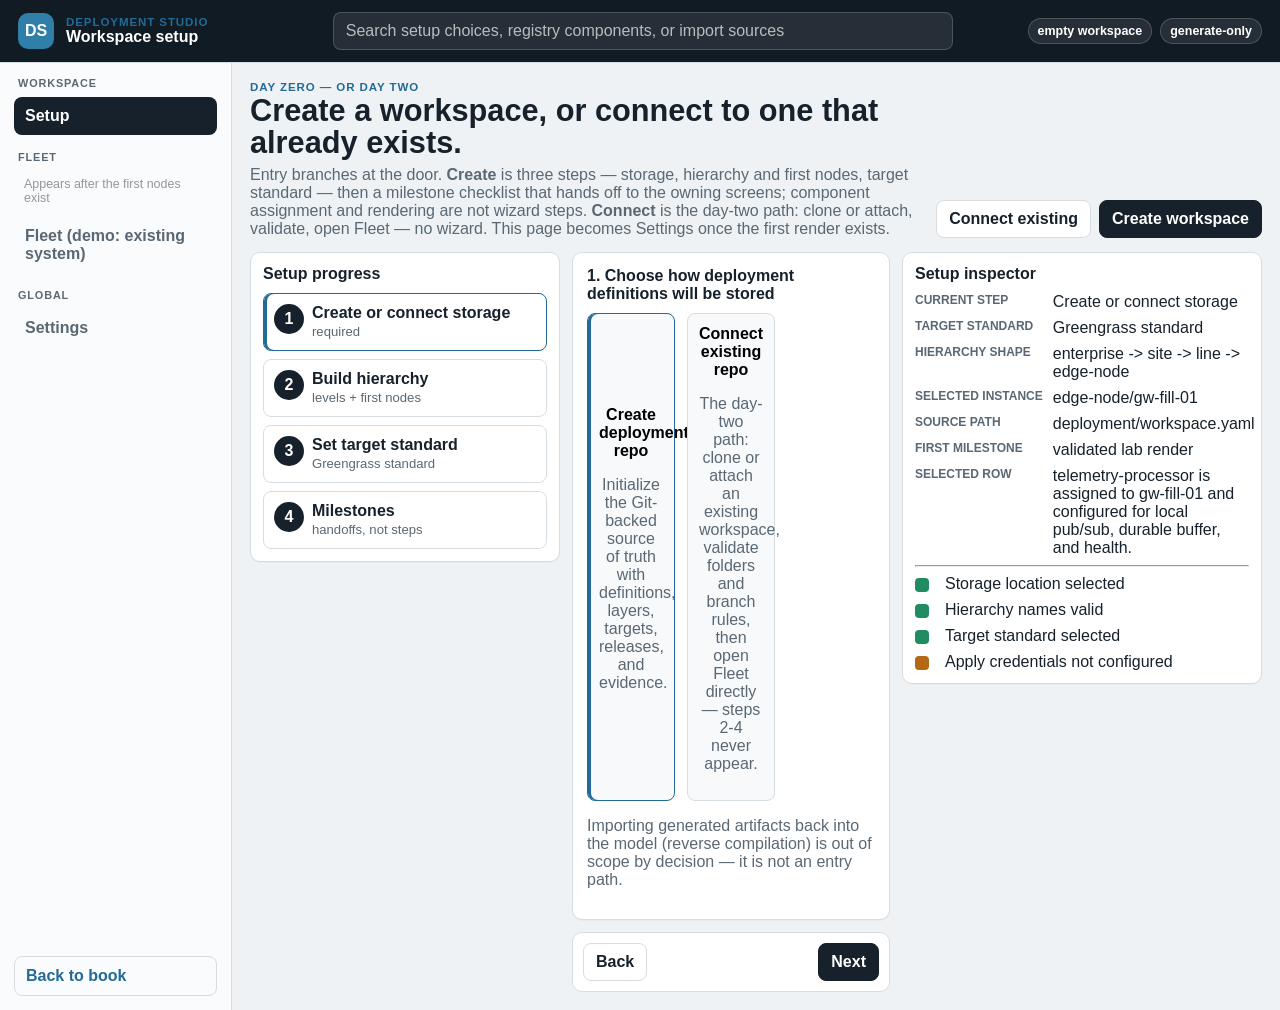
==== commit 10c5f543: "Step 4: rule and propagate all seven UI decisions (1A 2A 3A 4A 5A 6A) User rulings 2026-07-22, propa" ====
--- a/design/mock-app/index.html
+++ b/design/mock-app/index.html
@@ -27,31 +27,26 @@
     </header>
 
     <div class="layout">
-      <nav class="nav" aria-label="Mock app pages">
+      <nav class="nav" aria-label="Studio navigation">
         <div class="nav-section">Workspace</div>
-        <a class="active" href="index.html">Workspace setup</a>
-        <div class="nav-section">Assets</div>
-        <a href="fleet.html">Fleet</a>
-        <a href="definition-map.html">Dataflows</a>
-        <a href="component-editor.html">Components</a>
-        <a href="hierarchy-config.html">Config</a>
-        <div class="nav-section">Delivery</div>
-        <a href="render-review.html">Render review</a>
-        <a href="release-gate.html">Releases</a>
-        <div class="nav-section">Operations</div>
-        <a href="plan-drift.html">Drift</a>
+        <a class="active" href="index.html">Setup</a>
+        <div class="nav-section">Fleet</div>
+        <span class="nav-future">Appears after the first nodes exist</span>
+        <a href="fleet.html">Fleet (demo: existing system)</a>
+        <div class="nav-section">Global</div>
+        <a href="settings.html">Settings</a>
         <a class="book-link" href="../index.html#chapter-ui-depth">Back to book</a>
       </nav>
 
       <main class="screen">
         <header class="screen-header">
           <div>
-            <span class="eyebrow">Empty-state path</span>
-            <h1>Start with no fleet, no repo, and no deployment definitions.</h1>
-            <p>The first-run UI gives the user a safe sequence: create storage, define hierarchy levels and first instances, set the enterprise target standard, assign a component to a device, and render a lab bundle before any live apply is possible.</p>
+            <span class="eyebrow">Day zero &mdash; or day two</span>
+            <h1>Create a workspace, or connect to one that already exists.</h1>
+            <p>Entry branches at the door. <b>Create</b> is three steps &mdash; storage, hierarchy and first nodes, target standard &mdash; then a milestone checklist that hands off to the owning screens; component assignment and rendering are not wizard steps. <b>Connect</b> is the day-two path: clone or attach, validate, open Fleet &mdash; no wizard. This page becomes Settings once the first render exists.</p>
           </div>
           <div class="actions">
-            <button class="button">Import artifacts</button>
+            <button class="button">Connect existing</button>
             <button class="button primary">Create workspace</button>
           </div>
         </header>
@@ -61,10 +56,9 @@
             <h2>Setup progress</h2>
             <div class="step-list">
               <button class="step wizard-step active" type="button" data-wizard-go="storage"><strong>1</strong><div><b>Create or connect storage</b><span>required</span></div></button>
-              <button class="step wizard-step" type="button" data-wizard-go="hierarchy"><strong>2</strong><div><b>Build hierarchy</b><span>levels + first instances</span></div></button>
+              <button class="step wizard-step" type="button" data-wizard-go="hierarchy"><strong>2</strong><div><b>Build hierarchy</b><span>levels + first nodes</span></div></button>
               <button class="step wizard-step" type="button" data-wizard-go="target"><strong>3</strong><div><b>Set target standard</b><span data-current-target>Greengrass standard</span></div></button>
-              <button class="step wizard-step" type="button" data-wizard-go="component"><strong>4</strong><div><b>Add components</b><span data-assigned-count>2 assigned</span></div></button>
-              <button class="step wizard-step" type="button" data-wizard-go="render"><strong>5</strong><div><b>Render lab bundle</b><span>not promoted</span></div></button>
+              <button class="step wizard-step" type="button" data-wizard-go="milestones"><strong>4</strong><div><b>Milestones</b><span>handoffs, not steps</span></div></button>
             </div>
           </aside>
 
@@ -78,13 +72,10 @@
                 </button>
                 <button class="card selectable">
                   <b>Connect existing repo</b>
-                  <p class="muted">Use an existing private repo and validate that required folders and branch rules exist.</p>
-                </button>
-                <button class="card selectable">
-                  <b>Import generated artifacts</b>
-                  <p class="muted">Map an existing supervisord, Kubernetes, or Greengrass deployment back into the model.</p>
-                </button>
-              </div>
+                  <p class="muted">The day-two path: clone or attach an existing workspace, validate folders and branch rules, then open Fleet directly &mdash; steps 2-4 never appear.</p>
+                </button>
+              </div>
+              <p class="muted">Importing generated artifacts back into the model (reverse compilation) is out of scope by decision &mdash; it is not an entry path.</p>
             </div>
 
             <div class="panel hierarchy-builder wizard-panel" data-wizard-panel="hierarchy" data-hierarchy-builder>
@@ -225,101 +216,15 @@
               </div>
             </div>
 
-            <div class="table-card wizard-panel" data-wizard-panel="component">
-              <h2>4. Add components to the selected edge</h2>
-              <p class="muted">Choose the hierarchy instance where components will run, then check the component templates to assign to that edge. Each checked row creates or updates a component instance for the selected deployment scope.</p>
-              <div class="assignment-layout">
-                <div class="panel soft-panel">
-                  <h3 class="subhead">Deployment scope</h3>
-                  <div class="assignment-tree" data-instance-root>
-                    <button class="tree-node scope-node" type="button" data-depth="0" data-instance-select data-instance-label="enterprise/acme" data-instance-detail="Enterprise root selected. Usually used only for defaults, not direct component deployment."><b>Acme Manufacturing</b><span>enterprise</span></button>
-                    <button class="tree-node scope-node" type="button" data-depth="1" data-instance-select data-instance-label="site/dallas" data-instance-detail="Site selected. Components assigned here would run on every included edge node if a rollout rule allows it."><b>Dallas</b><span>site</span></button>
-                    <button class="tree-node scope-node" type="button" data-depth="2" data-instance-select data-instance-label="line/filling-line-7" data-instance-detail="Line selected. Use this to deploy a component to all nodes in the line or to narrow to a specific edge node."><b>Filling line 7</b><span>line</span></button>
-                    <button class="tree-node scope-node active" type="button" data-depth="3" data-instance-select data-instance-label="edge-node/gw-fill-01" data-instance-detail="Edge node gw-fill-01 selected. Checked component instances will run on this device."><b>gw-fill-01</b><span>edge node</span></button>
-                    <button class="tree-node scope-node" type="button" data-depth="3" data-instance-select data-instance-label="edge-node/gw-fill-02" data-instance-detail="Edge node gw-fill-02 selected. Choose this for a second device-specific component instance."><b>gw-fill-02</b><span>edge node</span></button>
-                  </div>
-                </div>
-                <div class="panel soft-panel">
-                  <h3 class="subhead">Assignment summary</h3>
-                  <dl class="mini-dl">
-                    <dt>Selected scope</dt><dd data-selected-instance>edge-node/gw-fill-01</dd>
-                    <dt>Assignment mode</dt><dd>single edge node</dd>
-                    <dt>Target binding</dt><dd>Greengrass thing gw-fill-01</dd>
-                    <dt>Components</dt><dd data-assigned-count>2 assigned</dd>
-                  </dl>
-                  <p class="muted" data-selected-instance-detail>Edge node gw-fill-01 selected. Checked components will run on this device.</p>
-                </div>
-              </div>
-              <div class="component-assignment-grid">
-                <div class="table-card">
-                  <h3 class="subhead">Component catalog</h3>
-                  <table class="data-table" data-component-catalog>
-                    <thead>
-                      <tr><th>Added</th><th>Component</th><th>Runtime</th><th>Requires</th><th>Status</th></tr>
-                    </thead>
-                    <tbody>
-                      <tr class="row active" data-component-option data-row-detail="telemetry-processor is assigned to gw-fill-01 and configured for local pub/sub, durable buffer, and health."
-                        data-component-name="telemetry-processor" data-component-instance="archive" data-component-layer="edge-node/gw-fill-01 + component/telemetry-processor/archive" data-component-input="southbound.signal.update" data-component-storage="1073741824" data-component-health="/readyz">
-                        <td><label class="check-cell"><input type="checkbox" checked data-component-added><span>added</span></label></td>
-                        <td><b>telemetry-processor</b></td><td>Rust</td><td>local pub/sub, durable buffer</td><td><span class="state pass" data-component-status>assigned</span></td>
-                      </tr>
-                      <tr class="row" data-component-option data-row-detail="opcua-adapter is assigned to gw-fill-01 and needs endpoint configuration before render."
-                        data-component-name="opcua-adapter" data-component-instance="main" data-component-layer="edge-node/gw-fill-01 + component/opcua-adapter/main" data-component-input="opc.tcp://plc-17:4840" data-component-storage="n/a" data-component-health="/health">
-                        <td><label class="check-cell"><input type="checkbox" checked data-component-added><span>added</span></label></td>
-                        <td><b>opcua-adapter</b></td><td>Java</td><td>southbound network, local pub/sub</td><td><span class="state warn" data-component-status>needs config</span></td>
-                      </tr>
-                      <tr class="row" data-component-option data-row-detail="modbus-adapter is available but not assigned to gw-fill-01."
-                        data-component-name="modbus-adapter" data-component-instance="main" data-component-layer="edge-node/gw-fill-01 + component/modbus-adapter/main" data-component-input="tcp://10.30.7.42:502" data-component-storage="n/a" data-component-health="/health">
-                        <td><label class="check-cell"><input type="checkbox" data-component-added><span>add</span></label></td>
-                        <td><b>modbus-adapter</b></td><td>Python</td><td>device endpoint, local pub/sub</td><td><span class="state" data-component-status>available</span></td>
-                      </tr>
-                      <tr class="row" data-component-option data-row-detail="file-replicator is available but should usually be added after telemetry output is configured."
-                        data-component-name="file-replicator" data-component-instance="main" data-component-layer="edge-node/gw-fill-01 + component/file-replicator/main" data-component-input="processed.batch" data-component-storage="2147483648" data-component-health="/readyz">
-                        <td><label class="check-cell"><input type="checkbox" data-component-added><span>add</span></label></td>
-                        <td><b>file-replicator</b></td><td>Rust</td><td>durable buffer, file output</td><td><span class="state" data-component-status>available</span></td>
-                      </tr>
-                    </tbody>
-                  </table>
-                </div>
-
-                <div class="panel soft-panel component-config">
-                  <h3 class="subhead">Configure selected component</h3>
-                  <dl class="mini-dl">
-                    <dt>Component</dt><dd data-config-component>telemetry-processor</dd>
-                    <dt>Runs on</dt><dd data-selected-instance>edge-node/gw-fill-01</dd>
-                  </dl>
-                  <div class="form-grid">
-                    <label>Instance id<input data-config-instance value="archive"></label>
-                    <label>Config layer<input data-config-layer value="edge-node/gw-fill-01 + component/telemetry-processor/archive"></label>
-                    <label>Input or endpoint<input data-config-input value="southbound.signal.update"></label>
-                    <label>Buffer bytes<input data-config-storage value="1073741824"></label>
-                    <label>Health path<input data-config-health value="/readyz"></label>
-                    <label>Save behavior<select><option>write component layer</option><option>open component editor after setup</option></select></label>
-                  </div>
-                  <p class="muted">This inline configuration captures the minimum required for the first render. The Components area provides the full editor for commands, secrets, policies, and advanced fields.</p>
-                  <a class="button" href="component-editor.html">Open full component editor</a>
-                </div>
-              </div>
-            </div>
-
-            <div class="code-card wizard-panel" data-wizard-panel="render">
-              <div class="code-tabs" role="tablist" aria-label="First render output">
-                <button class="active" data-code="greengrass" data-code-target="#setupPreview" data-standard-render-tab role="tab" aria-selected="true">Greengrass standard</button>
-                <button data-code="lock" data-code-target="#setupPreview" role="tab" aria-selected="false">Release lock</button>
-              </div>
-              <pre id="setupPreview">RecipeFormatVersion: "2020-01-25"
-ComponentName: "com.mbreissi.edgecommons.TelemetryProcessor"
-ComponentVersion: "1.4.2"
-Manifests:
-  - Platform:
-      os: linux
-    Artifacts:
-      - URI: "s3://acme-edge-artifacts/telemetry-processor/1.4.2/telemetry-processor"
-    Lifecycle:
-      Install:
-        Script: "chmod +x {artifacts:path}/telemetry-processor"
-      Run:
-        Script: "{artifacts:path}/telemetry-processor --platform GREENGRASS -c GG_CONFIG"</pre>
+            <div class="panel wizard-panel" data-wizard-panel="milestones">
+              <h2>4. Milestones - the wizard stops here and hands off</h2>
+              <p class="muted">Component assignment and rendering happen in the screens that own them, scoped to the node you pick; their empty states do the teaching. Once the first render exists, this page becomes Settings.</p>
+              <ul class="milestones">
+                <li><span class="state pass">done</span><div><b>Storage, hierarchy, target standard</b> - steps 1-3 above; the workspace repo exists with branch protection on.</div></li>
+                <li><span class="state warn">next</span><div><b>Assign first components</b> - open <a href="component-editor.html">Components</a> scoped to <code>gw-fill-01</code>; pick from the registry, configure the leaf.</div></li>
+                <li><span class="state">then</span><div><b>Render the lab bundle</b> - open <a href="render-review.html">Render review</a> for the node's slice of the plan.</div></li>
+                <li><span class="state">then</span><div><b>Write the first release lock</b> - open <a href="release-gate.html">Releases</a>; approvals are pull-request reviews on the workspace repo.</div></li>
+              </ul>
             </div>
 
             <div class="wizard-actions">
--- a/design/mock-app/styles.css
+++ b/design/mock-app/styles.css
@@ -1372,3 +1372,36 @@
     grid-template-columns: auto minmax(0, 1fr);
   }
 }
+
+/* ---- Context-spine shell (UI decision 1A, 2026-07-22) ---- */
+.fleet-mini { display: flex; flex-direction: column; gap: 2px; margin-bottom: 14px; }
+.fleet-mini a { text-decoration: none; color: inherit; border-radius: 8px; padding: 5px 8px; display: block; }
+.fleet-mini a small { display: block; font-size: 0.62rem; letter-spacing: 0.06em; text-transform: uppercase; opacity: 0.55; }
+.fleet-mini a b { font-size: 0.8rem; font-weight: 600; }
+.fleet-mini a:hover, .fleet-mini a:focus-visible { background: rgba(120, 140, 200, 0.14); }
+.fleet-mini a.active { background: rgba(120, 140, 200, 0.22); outline: 1px solid rgba(120, 140, 200, 0.35); }
+.fleet-mini a[data-depth="1"] { padding-left: 16px; }
+.fleet-mini a[data-depth="2"] { padding-left: 24px; }
+.fleet-mini a[data-depth="3"] { padding-left: 32px; }
+.fleet-mini a[data-depth="4"] { padding-left: 40px; }
+.fleet-mini a[data-depth="5"] { padding-left: 48px; }
+.nav .nav-future, .tab-future { opacity: 0.45; font-size: 0.78rem; padding: 6px 10px; display: inline-block; cursor: default; }
+.contextbar { display: flex; flex-wrap: wrap; align-items: center; justify-content: space-between; gap: 8px; padding: 8px 2px 10px; margin-bottom: 14px; border-bottom: 1px solid rgba(128, 140, 170, 0.25); }
+.contextbar .crumbs { font-size: 0.78rem; opacity: 0.8; }
+.contextbar .crumbs b { opacity: 1; }
+.tabstrip { display: flex; gap: 2px; align-items: baseline; }
+.tabstrip a { text-decoration: none; color: inherit; font-size: 0.82rem; padding: 6px 10px; border-bottom: 2px solid transparent; opacity: 0.75; }
+.tabstrip a:hover, .tabstrip a:focus-visible { opacity: 1; }
+.tabstrip a.active { border-bottom-color: currentColor; opacity: 1; font-weight: 600; }
+.stream-cards { display: grid; grid-template-columns: repeat(auto-fit, minmax(240px, 1fr)); gap: 12px; }
+.stream-card { border: 1px solid rgba(128, 140, 170, 0.3); border-radius: 12px; padding: 12px 14px; }
+.stream-card .eyebrow { display: block; margin-bottom: 4px; }
+.stream-card dl { margin: 8px 0 0; font-size: 0.8rem; }
+.stream-card dt { opacity: 0.6; margin-top: 6px; }
+.matrix td, .matrix th { text-align: left; }
+.matrix .cell-note { display: block; font-size: 0.72rem; opacity: 0.65; }
+.milestones { list-style: none; margin: 0; padding: 0; display: flex; flex-direction: column; gap: 10px; }
+.milestones li { display: flex; gap: 10px; align-items: baseline; }
+.milestones li .state { flex-shrink: 0; }
+.facet-row { display: flex; align-items: center; gap: 8px; font-size: 0.8rem; margin: 0 0 10px; }
+.facet-row .pill { cursor: default; }
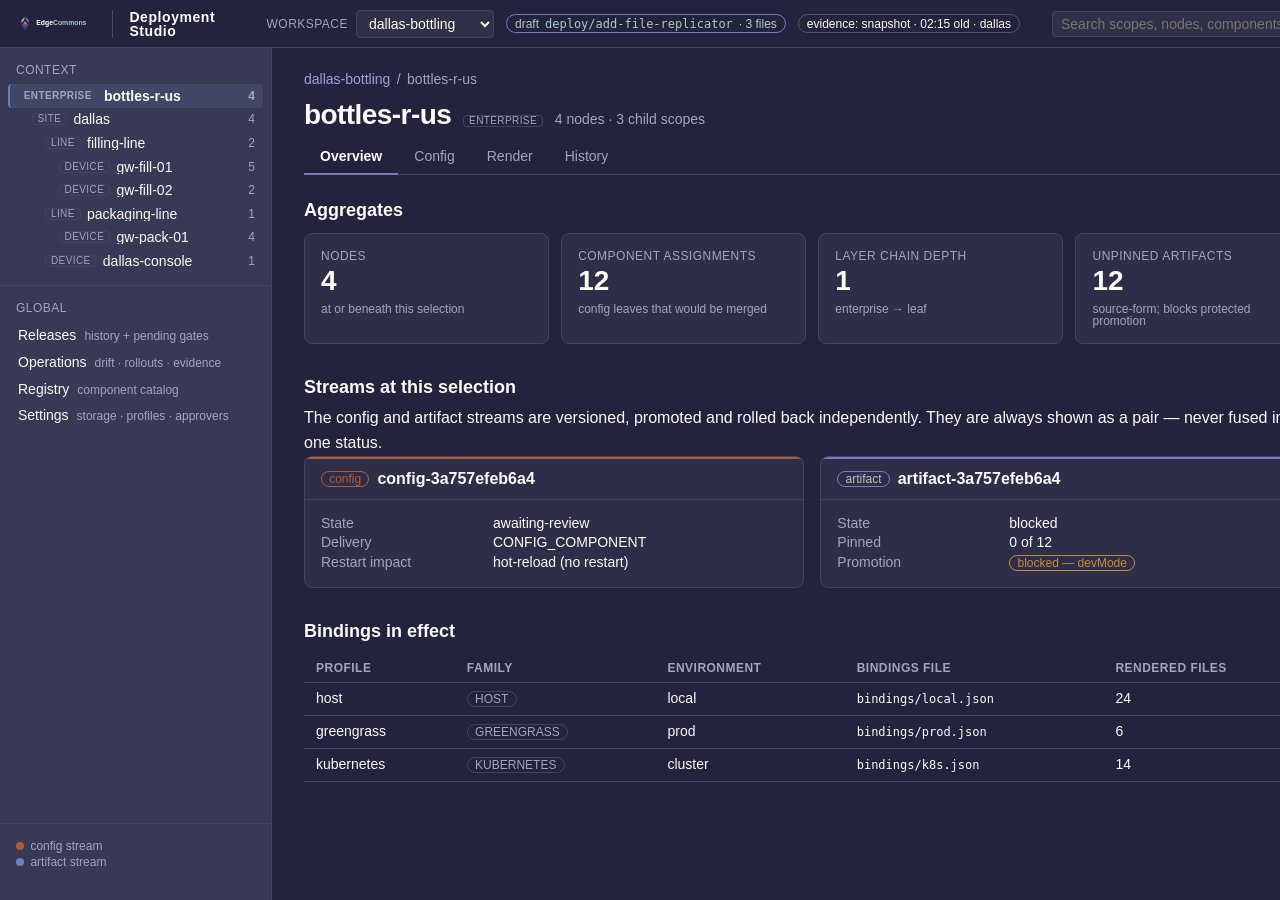
==== commit 84044cd8: "Replace the mock with a high-fidelity one realising the context spine (1A) The shipped read-only UI " ====
--- a/design/mock-app/index.html
+++ b/design/mock-app/index.html
@@ -1,261 +1,68 @@
 <!doctype html>
-<html lang="en">
+<html lang="en" data-theme="dark">
 <head>
-  <meta charset="utf-8">
-  <meta name="viewport" content="width=device-width, initial-scale=1">
-  <title>Deployment Studio Mock - First Run</title>
-  <link rel="icon" type="image/svg+xml" href="../favicon.svg">
-  <link rel="stylesheet" href="styles.css">
+  <meta charset="utf-8" />
+  <meta name="viewport" content="width=device-width, initial-scale=1" />
+  <title>Deployment Studio — high-fidelity mock</title>
+  <!-- product.css is generated from the shipped Studio UI, so this mock cannot visually drift
+       from the product: same Carbon build, same EdgeCommons brand-token mapping. -->
+  <link rel="stylesheet" href="styles/edgecommons-tokens.css" />
+  <link rel="stylesheet" href="styles/product.css" />
+  <link rel="stylesheet" href="styles/mock.css" />
 </head>
 <body>
-  <div class="app-shell">
-    <header class="topbar">
-      <div class="brand">
-        <div class="mark">DS</div>
-        <div>
-          <span>Deployment Studio</span>
-          <b>Workspace setup</b>
-        </div>
+  <div class="ec-app ec-app--dark mock-shell">
+
+    <!-- ── context bar: workspace ▸ draft ▸ evidence ▸ search ───────────────────────── -->
+    <header class="mock-contextbar">
+      <a class="mock-brand" href="#" aria-label="EdgeCommons">
+        <img src="styles/logo-reversed.svg" alt="EdgeCommons" />
+      </a>
+      <span class="mock-product">Deployment Studio</span>
+
+      <div class="mock-contextbar__group">
+        <label class="mock-field">
+          <span>Workspace</span>
+          <select id="workspace-switch" class="mock-select"></select>
+        </label>
+        <span id="draft-chip"></span>
+        <span id="evidence-chip"></span>
       </div>
-      <div class="global-search">
-        <input aria-label="Search" placeholder="Search setup choices, registry components, or import sources">
-      </div>
-      <div class="top-actions">
-        <span class="pill">empty workspace</span>
-        <span class="pill">generate-only</span>
-      </div>
+
+      <div class="mock-contextbar__spacer"></div>
+      <input id="search" class="mock-search" type="search" placeholder="Search scopes, nodes, components…" aria-label="Search" />
     </header>
 
-    <div class="layout">
-      <nav class="nav" aria-label="Studio navigation">
-        <div class="nav-section">Workspace</div>
-        <a class="active" href="index.html">Setup</a>
-        <div class="nav-section">Fleet</div>
-        <span class="nav-future">Appears after the first nodes exist</span>
-        <a href="fleet.html">Fleet (demo: existing system)</a>
-        <div class="nav-section">Global</div>
-        <a href="settings.html">Settings</a>
-        <a class="book-link" href="../index.html#chapter-ui-depth">Back to book</a>
+    <div class="mock-body">
+
+      <!-- ── left rail: the context spine, then the global areas ───────────────────── -->
+      <nav class="mock-rail" aria-label="Context spine and global areas">
+        <div class="mock-rail__heading">Context</div>
+        <div id="tree" class="mock-tree" role="tree" aria-label="Fleet"></div>
+
+        <div class="mock-rail__heading mock-rail__heading--global">Global</div>
+        <ul id="global-nav" class="mock-global"></ul>
+
+        <div class="mock-rail__footer">
+          <span class="mock-legend"><i class="mock-dot mock-dot--config"></i>config stream</span>
+          <span class="mock-legend"><i class="mock-dot mock-dot--artifact"></i>artifact stream</span>
+        </div>
       </nav>
 
-      <main class="screen">
-        <header class="screen-header">
-          <div>
-            <span class="eyebrow">Day zero &mdash; or day two</span>
-            <h1>Create a workspace, or connect to one that already exists.</h1>
-            <p>Entry branches at the door. <b>Create</b> is three steps &mdash; storage, hierarchy and first nodes, target standard &mdash; then a milestone checklist that hands off to the owning screens; component assignment and rendering are not wizard steps. <b>Connect</b> is the day-two path: clone or attach, validate, open Fleet &mdash; no wizard. This page becomes Settings once the first render exists.</p>
-          </div>
-          <div class="actions">
-            <button class="button">Connect existing</button>
-            <button class="button primary">Create workspace</button>
-          </div>
-        </header>
-
-        <section class="workbench setup" data-wizard>
-          <aside class="rail">
-            <h2>Setup progress</h2>
-            <div class="step-list">
-              <button class="step wizard-step active" type="button" data-wizard-go="storage"><strong>1</strong><div><b>Create or connect storage</b><span>required</span></div></button>
-              <button class="step wizard-step" type="button" data-wizard-go="hierarchy"><strong>2</strong><div><b>Build hierarchy</b><span>levels + first nodes</span></div></button>
-              <button class="step wizard-step" type="button" data-wizard-go="target"><strong>3</strong><div><b>Set target standard</b><span data-current-target>Greengrass standard</span></div></button>
-              <button class="step wizard-step" type="button" data-wizard-go="milestones"><strong>4</strong><div><b>Milestones</b><span>handoffs, not steps</span></div></button>
-            </div>
-          </aside>
-
-          <section class="stack">
-            <div class="panel wizard-panel active" data-wizard-panel="storage">
-              <h2>1. Choose how deployment definitions will be stored</h2>
-              <div class="grid-3" data-select-group>
-                <button class="card selectable active" data-step-check>
-                  <b>Create deployment repo</b>
-                  <p class="muted">Initialize the Git-backed source of truth with definitions, layers, targets, releases, and evidence.</p>
-                </button>
-                <button class="card selectable">
-                  <b>Connect existing repo</b>
-                  <p class="muted">The day-two path: clone or attach an existing workspace, validate folders and branch rules, then open Fleet directly &mdash; steps 2-4 never appear.</p>
-                </button>
-              </div>
-              <p class="muted">Importing generated artifacts back into the model (reverse compilation) is out of scope by decision &mdash; it is not an entry path.</p>
-            </div>
-
-            <div class="panel hierarchy-builder wizard-panel" data-wizard-panel="hierarchy" data-hierarchy-builder>
-              <div class="hierarchy-toolbar">
-                <div>
-                  <h2>2. Define hierarchy levels and first instances</h2>
-                  <p class="muted">Level definitions are ordered metadata. Parentage is implied by position, and instance keys appear only in the graph below.</p>
-                </div>
-                <button class="button" type="button" data-add-level>Add level</button>
-              </div>
-
-              <h3 class="subhead">Hierarchy level definitions</h3>
-              <div class="hierarchy-chain" data-hierarchy-chain>
-                <div class="hierarchy-level" data-level>
-                  <strong data-order>1</strong>
-                  <label>Level type<select data-level-type><option selected>enterprise</option><option>region</option><option>site</option><option>building</option><option>zone</option><option>line</option><option>cell</option><option>edge node</option></select></label>
-                  <label>Display label<input data-level-label value="Enterprise"></label>
-                  <label>Description<input data-level-description value="Company-wide deployment root"></label>
-                  <div class="level-actions">
-                    <button type="button" data-move-up>Up</button>
-                    <button type="button" data-move-down>Down</button>
-                    <button type="button" data-delete-level>Delete</button>
-                  </div>
-                </div>
-                <div class="hierarchy-level" data-level>
-                  <strong data-order>2</strong>
-                  <label>Level type<select data-level-type><option>enterprise</option><option>region</option><option selected>site</option><option>building</option><option>zone</option><option>line</option><option>cell</option><option>edge node</option></select></label>
-                  <label>Display label<input data-level-label value="Site"></label>
-                  <label>Description<input data-level-description value="Plant or location boundary"></label>
-                  <div class="level-actions">
-                    <button type="button" data-move-up>Up</button>
-                    <button type="button" data-move-down>Down</button>
-                    <button type="button" data-delete-level>Delete</button>
-                  </div>
-                </div>
-                <div class="hierarchy-level" data-level>
-                  <strong data-order>3</strong>
-                  <label>Level type<select data-level-type><option>enterprise</option><option>region</option><option>site</option><option>building</option><option>zone</option><option selected>line</option><option>cell</option><option>edge node</option></select></label>
-                  <label>Display label<input data-level-label value="Line"></label>
-                  <label>Description<input data-level-description value="Production line or process area"></label>
-                  <div class="level-actions">
-                    <button type="button" data-move-up>Up</button>
-                    <button type="button" data-move-down>Down</button>
-                    <button type="button" data-delete-level>Delete</button>
-                  </div>
-                </div>
-                <div class="hierarchy-level" data-level>
-                  <strong data-order>4</strong>
-                  <label>Level type<select data-level-type><option>enterprise</option><option>region</option><option>site</option><option>building</option><option>zone</option><option>line</option><option>cell</option><option selected>edge node</option></select></label>
-                  <label>Display label<input data-level-label value="Edge node"></label>
-                  <label>Description<input data-level-description value="Deployable edge runtime node"></label>
-                  <div class="level-actions">
-                    <button type="button" data-move-up>Up</button>
-                    <button type="button" data-move-down>Down</button>
-                    <button type="button" data-delete-level>Delete</button>
-                  </div>
-                </div>
-              </div>
-              <div class="lineage-preview">
-                <span>Hierarchy shape</span>
-                <code data-lineage-preview>enterprise -> site -> line -> edge-node</code>
-              </div>
-
-              <div class="instance-graph">
-                <div class="hierarchy-toolbar">
-                  <div>
-                    <h3 class="subhead">Initial instance graph</h3>
-                    <p class="muted">Instances live inside levels. Each instance has an instance key and one parent instance, except the enterprise root.</p>
-                  </div>
-                  <button class="button" type="button">Add instance</button>
-                </div>
-                <div class="org-chart" data-instance-root>
-                  <div class="org-node-wrap">
-                    <button class="instance-node" type="button" data-instance-select data-instance-label="enterprise/acme" data-instance-detail="Enterprise root instance. Instance key acme.">
-                      <span>Enterprise</span><b>Acme Manufacturing</b><code>key: acme</code>
-                    </button>
-                    <div class="org-children">
-                      <div class="org-node-wrap">
-                        <button class="instance-node" type="button" data-instance-select data-instance-label="site/dallas" data-instance-detail="Site instance under enterprise/acme. Instance key dallas.">
-                          <span>Site</span><b>Dallas</b><code>key: dallas</code>
-                        </button>
-                        <div class="org-children">
-                          <div class="org-node-wrap">
-                            <button class="instance-node" type="button" data-instance-select data-instance-label="line/filling-line-7" data-instance-detail="Line instance under site/dallas. Instance key filling-line-7.">
-                              <span>Line</span><b>Filling line 7</b><code>key: filling-line-7</code>
-                            </button>
-                            <div class="org-children">
-                              <div class="org-node-wrap">
-                                <button class="instance-node active" type="button" data-instance-select data-instance-label="edge-node/gw-fill-01" data-instance-detail="Edge node instance under line/filling-line-7. Instance key gw-fill-01.">
-                                  <span>Edge node</span><b>gw-fill-01</b><code>key: gw-fill-01</code>
-                                </button>
-                              </div>
-                              <div class="org-node-wrap">
-                                <button class="instance-node" type="button" data-instance-select data-instance-label="edge-node/gw-fill-02" data-instance-detail="Second edge node instance under line/filling-line-7. Instance key gw-fill-02.">
-                                  <span>Edge node</span><b>gw-fill-02</b><code>key: gw-fill-02</code>
-                                </button>
-                              </div>
-                            </div>
-                          </div>
-                          <div class="org-node-wrap">
-                            <button class="instance-node" type="button" data-instance-select data-instance-label="line/packaging-2" data-instance-detail="Second line instance under site/dallas. Instance key packaging-2.">
-                              <span>Line</span><b>Packaging 2</b><code>key: packaging-2</code>
-                            </button>
-                          </div>
-                        </div>
-                      </div>
-                      <div class="org-node-wrap">
-                        <button class="instance-node" type="button" data-instance-select data-instance-label="site/austin" data-instance-detail="Second site instance under enterprise/acme. Instance key austin.">
-                          <span>Site</span><b>Austin</b><code>key: austin</code>
-                        </button>
-                      </div>
-                    </div>
-                  </div>
-                </div>
-              </div>
-            </div>
-
-            <div class="panel wizard-panel" data-wizard-panel="target">
-              <h2>3. Set the enterprise target standard</h2>
-              <p class="muted">Most organizations standardize on one target family for deployments. Per-deployment platform exceptions are supported, but they should be governed and rare.</p>
-              <div class="target-grid" data-select-group>
-                <button class="target-card" data-preview-target="#setupPreview" data-preview="host" data-target-label="HOST standard">
-                  <b>HOST / supervisord standard</b>
-                  <span class="chip">enterprise default</span>
-                </button>
-                <button class="target-card" data-preview-target="#setupPreview" data-preview="kubernetes" data-target-label="Kubernetes standard">
-                  <b>Kubernetes standard</b>
-                  <span class="chip">enterprise default</span>
-                </button>
-                <button class="target-card active" data-preview-target="#setupPreview" data-preview="greengrass" data-target-label="Greengrass standard">
-                  <b>Greengrass standard</b>
-                  <span class="chip pass">enterprise default</span>
-                </button>
-              </div>
-              <div class="exception-policy">
-                <label><input type="checkbox"> Allow per-deployment target exceptions with platform-owner approval</label>
-                <span class="chip warn">exception path</span>
-              </div>
-            </div>
-
-            <div class="panel wizard-panel" data-wizard-panel="milestones">
-              <h2>4. Milestones - the wizard stops here and hands off</h2>
-              <p class="muted">Component assignment and rendering happen in the screens that own them, scoped to the node you pick; their empty states do the teaching. Once the first render exists, this page becomes Settings.</p>
-              <ul class="milestones">
-                <li><span class="state pass">done</span><div><b>Storage, hierarchy, target standard</b> - steps 1-3 above; the workspace repo exists with branch protection on.</div></li>
-                <li><span class="state warn">next</span><div><b>Assign first components</b> - open <a href="component-editor.html">Components</a> scoped to <code>gw-fill-01</code>; pick from the registry, configure the leaf.</div></li>
-                <li><span class="state">then</span><div><b>Render the lab bundle</b> - open <a href="render-review.html">Render review</a> for the node's slice of the plan.</div></li>
-                <li><span class="state">then</span><div><b>Write the first release lock</b> - open <a href="release-gate.html">Releases</a>; approvals are pull-request reviews on the workspace repo.</div></li>
-              </ul>
-            </div>
-
-            <div class="wizard-actions">
-              <button class="button" type="button" data-wizard-prev>Back</button>
-              <button class="button primary" type="button" data-wizard-next>Next</button>
-            </div>
-          </section>
-
-          <aside class="inspector">
-            <h2>Setup inspector</h2>
-            <dl>
-              <dt>Current step</dt><dd data-current-step>Create or connect storage</dd>
-              <dt>Target standard</dt><dd data-current-target>Greengrass standard</dd>
-              <dt>Hierarchy shape</dt><dd data-inspector-hierarchy>enterprise -> site -> line -> edge-node</dd>
-              <dt>Selected instance</dt><dd data-selected-instance>edge-node/gw-fill-01</dd>
-              <dt>Source path</dt><dd>deployment/workspace.yaml</dd>
-              <dt>First milestone</dt><dd>validated lab render</dd>
-              <dt>Selected row</dt><dd data-selected-detail>telemetry-processor is assigned to gw-fill-01 and configured for local pub/sub, durable buffer, and health.</dd>
-            </dl>
-            <hr>
-            <ul class="checklist">
-              <li>Storage location selected</li>
-              <li>Hierarchy names valid</li>
-              <li>Target standard selected</li>
-              <li class="warn">Apply credentials not configured</li>
-            </ul>
-          </aside>
-        </section>
+      <!-- ── workspace: breadcrumb + selection header + level-scoped tabs + panel ──── -->
+      <main class="mock-workspace">
+        <nav id="breadcrumb" class="mock-breadcrumb" aria-label="Breadcrumb"></nav>
+        <header id="selection-header" class="mock-selection"></header>
+        <nav id="tabs" class="mock-tabs" role="tablist" aria-label="Views over the current selection"></nav>
+        <section id="panel" class="mock-panel" role="tabpanel"></section>
       </main>
     </div>
   </div>
+
+  <!-- Fixtures are plain JS (not JSON) so the mock opens straight from disk — no server needed.
+       Two deliberately different hierarchies prove no level name is special. -->
+  <script src="data/dallas.js"></script>
+  <script src="data/northwind.js"></script>
   <script src="app.js"></script>
 </body>
 </html>
--- a/design/mock-app/styles/edgecommons-tokens.css
+++ b/design/mock-app/styles/edgecommons-tokens.css
@@ -0,0 +1,225 @@
+/*
+ * VENDORED from the EdgeCommons brand system: brand/tokens/edgecommons.css
+ *
+ * The brand package is an umbrella-local folder, not a published dependency, so this repo
+ * carries a verbatim copy. Do not hand-edit. Change brand/tokens/edgecommons.tokens.json,
+ * run `npm run build` then `npm run sync` in brand/.
+ * Everything below this header is byte-for-byte the source file.
+ */
+/*
+ * GENERATED FILE — do not edit.
+ * Source: tokens/edgecommons.tokens.json   Build: npm run build
+ *
+ * EdgeCommons design tokens.
+ *
+ * Contrast rule: text tokens are derived against the *worst-case* surface they can
+ * land on, not the page background — Porcelain in light, Surface Subtle in dark.
+ * A color that clears AA on the background can still fail on an elevated panel.
+ */
+
+:root {
+  /* Primitive brand colors */
+  --ec-night-iris: #23233d;
+  --ec-iris-deep: #3f407a;
+  --ec-iris: #6f7fbd;
+  --ec-iris-mist: #afc7c8;
+  --ec-source-copper: #d67a4e;
+  --ec-paper: #fbfaf6;
+  --ec-porcelain: #f2f4f1;
+  --ec-veil: #e4e9ea;
+  --ec-slate: #686b7f;
+  --ec-white: #ffffff;
+
+  /* Primitive status colors — authoritative for fills, chips, and indicators */
+  --ec-success: #4e9e74;
+  --ec-warning: #c88a35;
+  --ec-danger: #c95a61;
+
+  /* Semantic color aliases */
+  --ec-color-background: var(--ec-paper);
+  --ec-color-surface: var(--ec-white);
+  --ec-color-surface-subtle: var(--ec-porcelain);
+  --ec-color-border: var(--ec-veil);
+  --ec-color-text: var(--ec-night-iris);
+  --ec-color-text-muted: var(--ec-slate);
+  --ec-color-primary: var(--ec-iris-deep);
+  --ec-color-primary-hover: var(--ec-night-iris);
+  --ec-color-on-primary: var(--ec-white);
+  --ec-color-link: var(--ec-iris-deep);
+  --ec-color-accent: var(--ec-source-copper);
+  --ec-color-focus: var(--ec-iris);
+  --ec-color-success: var(--ec-success);
+  --ec-color-warning: var(--ec-warning);
+  --ec-color-danger: var(--ec-danger);
+  --ec-color-info: var(--ec-iris);
+
+  /*
+   * Text-safe variants. The primitive status colors and Source Copper sit between
+   * 2.82:1 and 3.93:1 on Paper — below the 4.5:1 AA threshold. Use a *-text token
+   * whenever the color carries a glyph; use the primitive when it fills a shape.
+   */
+  --ec-color-success-text: #297c54;
+  --ec-color-warning-text: #9a6200;
+  --ec-color-danger-text: #b74a52;
+  --ec-color-info-text: #5c6ba8;
+  --ec-color-accent-text: #ad5528;
+
+  /* Typography */
+  --ec-font-sans: "Manrope", "Avenir Next", "Segoe UI", Arial, sans-serif;
+  --ec-font-mono: "JetBrains Mono", "Geist Mono", Consolas, monospace;
+
+  --ec-weight-body: 400;
+  --ec-weight-label: 600;
+  --ec-weight-heading: 650;
+  --ec-weight-h1: 700;
+  --ec-weight-wordmark: 750;
+
+  --ec-text-xs: 0.75rem;
+  --ec-text-sm: 0.875rem;
+  --ec-text-base: 1rem;
+  --ec-text-lg: 1.125rem;
+  --ec-text-xl: 1.375rem;
+  --ec-text-2xl: 1.75rem;
+  --ec-text-3xl: 2.25rem;
+  --ec-text-4xl: 3rem;
+
+  --ec-leading-tight: 1.2;
+  --ec-leading-snug: 1.35;
+  --ec-leading-normal: 1.55;
+  --ec-leading-relaxed: 1.7;
+
+  --ec-tracking-tight: -0.02em;
+  --ec-tracking-normal: 0;
+  --ec-tracking-wide: 0.04em;
+
+  /* Spacing — 4px base */
+  --ec-space-1: 4px;
+  --ec-space-2: 8px;
+  --ec-space-3: 12px;
+  --ec-space-4: 16px;
+  --ec-space-5: 24px;
+  --ec-space-6: 32px;
+  --ec-space-7: 48px;
+  --ec-space-8: 64px;
+
+  --ec-radius-sm: 4px;
+  --ec-radius-md: 8px;
+  --ec-radius-lg: 12px;
+  --ec-radius-full: 999px;
+
+  --ec-shadow-panel: 0 18px 40px rgb(35 35 61 / 0.10);
+
+  /*
+   * Categorical chart slots. Assign in order, never cycled; a 9th series folds into
+   * "Other" or small multiples. The order is the colorblind-safety mechanism and is
+   * not cosmetic — reordering degrades separation. Validated on the chart surface
+   * (Paper in light, Night Iris in dark) for protanopia and deuteranopia: worst
+   * all-pairs dE 13.38, every slot >= 3:1 against its surface. Tritanopia is not
+   * separable at eight slots — slots 5 and 7 converge (dE 1.8). A chart carrying 7
+   * or more series must carry direct labels or distinct markers.
+   */
+  --ec-chart-1: #a46e00;
+  --ec-chart-2: #684799;
+  --ec-chart-3: #953e0a;
+  --ec-chart-4: #a45b9f;
+  --ec-chart-5: #409a59;
+  --ec-chart-6: #8d386d;
+  --ec-chart-7: #667fd3;
+  --ec-chart-8: #c26081;
+
+  --ec-chart-surface: var(--ec-paper);
+  --ec-chart-ink: var(--ec-color-text);
+  --ec-chart-ink-muted: var(--ec-color-text-muted);
+  --ec-chart-grid: var(--ec-veil);
+  --ec-chart-axis: var(--ec-slate);
+}
+
+/*
+ * Dark theme. Primary cannot be inherited: Iris Deep is 1.61:1 on Night Iris.
+ * Every dark text token is derived against Surface Subtle (#383954), the lightest
+ * surface text lands on, so it holds on background and surface too.
+ */
+@media (prefers-color-scheme: dark) {
+  :root:not([data-theme="light"]) {
+    --ec-color-background: var(--ec-night-iris);
+    --ec-color-surface: #2e2e49;
+    --ec-color-surface-subtle: #383954;
+    --ec-color-border: #444461;
+    --ec-color-text: var(--ec-paper);
+    --ec-color-text-muted: #a2a5bb;
+    --ec-color-primary: #9ca1e4;
+    --ec-color-primary-hover: #b5baff;
+    /* White on the dark primary is 2.43:1 — the ink must be Night Iris. */
+    --ec-color-on-primary: var(--ec-night-iris);
+    --ec-color-link: #9ca1e4;
+    --ec-color-accent: #ed8e62;
+    --ec-color-focus: #92a4e5;
+
+    --ec-color-success-text: #66b68b;
+    --ec-color-warning-text: #d99a47;
+    --ec-color-danger-text: #f88489;
+    --ec-color-info-text: #92a4e5;
+    --ec-color-accent-text: #ed8e62;
+
+    --ec-shadow-panel: 0 18px 40px rgb(0 0 0 / 0.45);
+
+    --ec-chart-1: #ba7f14;
+    --ec-chart-2: #8363b8;
+    --ec-chart-3: #b45a2e;
+    --ec-chart-4: #b86db2;
+    --ec-chart-5: #51aa68;
+    --ec-chart-6: #ab5488;
+    --ec-chart-7: #758ee3;
+    --ec-chart-8: #d36f90;
+
+    --ec-chart-surface: var(--ec-night-iris);
+    --ec-chart-ink: var(--ec-color-text);
+    --ec-chart-ink-muted: var(--ec-color-text-muted);
+    --ec-chart-grid: #383954;
+    --ec-chart-axis: #a2a5bb;
+  }
+}
+
+/*
+ * Explicit override for hosts that persist a theme choice rather than follow the OS.
+ * Not anchored to :root — a container carrying data-theme="dark" themes its own subtree,
+ * which is what app shells that scope a theme to a wrapper element need.
+ */
+[data-theme="dark"] {
+  --ec-color-background: var(--ec-night-iris);
+  --ec-color-surface: #2e2e49;
+  --ec-color-surface-subtle: #383954;
+  --ec-color-border: #444461;
+  --ec-color-text: var(--ec-paper);
+  --ec-color-text-muted: #a2a5bb;
+  --ec-color-primary: #9ca1e4;
+  --ec-color-primary-hover: #b5baff;
+  /* White on the dark primary is 2.43:1 — the ink must be Night Iris. */
+  --ec-color-on-primary: var(--ec-night-iris);
+  --ec-color-link: #9ca1e4;
+  --ec-color-accent: #ed8e62;
+  --ec-color-focus: #92a4e5;
+
+  --ec-color-success-text: #66b68b;
+  --ec-color-warning-text: #d99a47;
+  --ec-color-danger-text: #f88489;
+  --ec-color-info-text: #92a4e5;
+  --ec-color-accent-text: #ed8e62;
+
+  --ec-shadow-panel: 0 18px 40px rgb(0 0 0 / 0.45);
+
+  --ec-chart-1: #ba7f14;
+  --ec-chart-2: #8363b8;
+  --ec-chart-3: #b45a2e;
+  --ec-chart-4: #b86db2;
+  --ec-chart-5: #51aa68;
+  --ec-chart-6: #ab5488;
+  --ec-chart-7: #758ee3;
+  --ec-chart-8: #d36f90;
+
+  --ec-chart-surface: var(--ec-night-iris);
+  --ec-chart-ink: var(--ec-color-text);
+  --ec-chart-ink-muted: var(--ec-color-text-muted);
+  --ec-chart-grid: #383954;
+  --ec-chart-axis: #a2a5bb;
+}
--- a/design/mock-app/styles/product.css
+++ b/design/mock-app/styles/product.css
@@ -0,0 +1 @@
+@charset "UTF-8";:root{--ec-night-iris: #23233d;--ec-iris-deep: #3f407a;--ec-iris: #6f7fbd;--ec-iris-mist: #afc7c8;--ec-source-copper: #d67a4e;--ec-paper: #fbfaf6;--ec-porcelain: #f2f4f1;--ec-veil: #e4e9ea;--ec-slate: #686b7f;--ec-white: #ffffff;--ec-success: #4e9e74;--ec-warning: #c88a35;--ec-danger: #c95a61;--ec-color-background: var(--ec-paper);--ec-color-surface: var(--ec-white);--ec-color-surface-subtle: var(--ec-porcelain);--ec-color-border: var(--ec-veil);--ec-color-text: var(--ec-night-iris);--ec-color-text-muted: var(--ec-slate);--ec-color-primary: var(--ec-iris-deep);--ec-color-primary-hover: var(--ec-night-iris);--ec-color-on-primary: var(--ec-white);--ec-color-link: var(--ec-iris-deep);--ec-color-accent: var(--ec-source-copper);--ec-color-focus: var(--ec-iris);--ec-color-success: var(--ec-success);--ec-color-warning: var(--ec-warning);--ec-color-danger: var(--ec-danger);--ec-color-info: var(--ec-iris);--ec-color-success-text: #297c54;--ec-color-warning-text: #9a6200;--ec-color-danger-text: #b74a52;--ec-color-info-text: #5c6ba8;--ec-color-accent-text: #ad5528;--ec-font-sans: "Manrope", "Avenir Next", "Segoe UI", Arial, sans-serif;--ec-font-mono: "JetBrains Mono", "Geist Mono", Consolas, monospace;--ec-weight-body: 400;--ec-weight-label: 600;--ec-weight-heading: 650;--ec-weight-h1: 700;--ec-weight-wordmark: 750;--ec-text-xs: .75rem;--ec-text-sm: .875rem;--ec-text-base: 1rem;--ec-text-lg: 1.125rem;--ec-text-xl: 1.375rem;--ec-text-2xl: 1.75rem;--ec-text-3xl: 2.25rem;--ec-text-4xl: 3rem;--ec-leading-tight: 1.2;--ec-leading-snug: 1.35;--ec-leading-normal: 1.55;--ec-leading-relaxed: 1.7;--ec-tracking-tight: -.02em;--ec-tracking-normal: 0;--ec-tracking-wide: .04em;--ec-space-1: 4px;--ec-space-2: 8px;--ec-space-3: 12px;--ec-space-4: 16px;--ec-space-5: 24px;--ec-space-6: 32px;--ec-space-7: 48px;--ec-space-8: 64px;--ec-radius-sm: 4px;--ec-radius-md: 8px;--ec-radius-lg: 12px;--ec-radius-full: 999px;--ec-shadow-panel: 0 18px 40px rgb(35 35 61 / .1);--ec-chart-1: #a46e00;--ec-chart-2: #684799;--ec-chart-3: #953e0a;--ec-chart-4: #a45b9f;--ec-chart-5: #409a59;--ec-chart-6: #8d386d;--ec-chart-7: #667fd3;--ec-chart-8: #c26081;--ec-chart-surface: var(--ec-paper);--ec-chart-ink: var(--ec-color-text);--ec-chart-ink-muted: var(--ec-color-text-muted);--ec-chart-grid: var(--ec-veil);--ec-chart-axis: var(--ec-slate)}@media(prefers-color-scheme:dark){:root:not([data-theme=light]){--ec-color-background: var(--ec-night-iris);--ec-color-surface: #2e2e49;--ec-color-surface-subtle: #383954;--ec-color-border: #444461;--ec-color-text: var(--ec-paper);--ec-color-text-muted: #a2a5bb;--ec-color-primary: #9ca1e4;--ec-color-primary-hover: #b5baff;--ec-color-on-primary: var(--ec-night-iris);--ec-color-link: #9ca1e4;--ec-color-accent: #ed8e62;--ec-color-focus: #92a4e5;--ec-color-success-text: #66b68b;--ec-color-warning-text: #d99a47;--ec-color-danger-text: #f88489;--ec-color-info-text: #92a4e5;--ec-color-accent-text: #ed8e62;--ec-shadow-panel: 0 18px 40px rgb(0 0 0 / .45);--ec-chart-1: #ba7f14;--ec-chart-2: #8363b8;--ec-chart-3: #b45a2e;--ec-chart-4: #b86db2;--ec-chart-5: #51aa68;--ec-chart-6: #ab5488;--ec-chart-7: #758ee3;--ec-chart-8: #d36f90;--ec-chart-surface: var(--ec-night-iris);--ec-chart-ink: var(--ec-color-text);--ec-chart-ink-muted: var(--ec-color-text-muted);--ec-chart-grid: #383954;--ec-chart-axis: #a2a5bb}}[data-theme=dark]{--ec-color-background: var(--ec-night-iris);--ec-color-surface: #2e2e49;--ec-color-surface-subtle: #383954;--ec-color-border: #444461;--ec-color-text: var(--ec-paper);--ec-color-text-muted: #a2a5bb;--ec-color-primary: #9ca1e4;--ec-color-primary-hover: #b5baff;--ec-color-on-primary: var(--ec-night-iris);--ec-color-link: #9ca1e4;--ec-color-accent: #ed8e62;--ec-color-focus: #92a4e5;--ec-color-success-text: #66b68b;--ec-color-warning-text: #d99a47;--ec-color-danger-text: #f88489;--ec-color-info-text: #92a4e5;--ec-color-accent-text: #ed8e62;--ec-shadow-panel: 0 18px 40px rgb(0 0 0 / .45);--ec-chart-1: #ba7f14;--ec-chart-2: #8363b8;--ec-chart-3: #b45a2e;--ec-chart-4: #b86db2;--ec-chart-5: #51aa68;--ec-chart-6: #ab5488;--ec-chart-7: #758ee3;--ec-chart-8: #d36f90;--ec-chart-surface: var(--ec-night-iris);--ec-chart-ink: var(--ec-color-text);--ec-chart-ink-muted: var(--ec-color-text-muted);--ec-chart-grid: #383954;--ec-chart-axis: #a2a5bb}html,body,div,span,applet,object,iframe,h1,h2,h3,h4,h5,h6,p,blockquote,pre,a,abbr,acronym,address,big,cite,code,del,dfn,em,img,ins,kbd,q,s,samp,small,strike,strong,sub,sup,tt,var,b,u,i,center,dl,dt,dd,ol,ul,li,fieldset,form,label,legend,table,caption,tbody,tfoot,thead,tr,th,td,article,aside,canvas,details,embed,figure,figcaption,footer,header,hgroup,menu,nav,output,ruby,section,summary,time,mark,audio,video{padding:0;border:0;margin:0;font:inherit;font-feature-settings:"liga" 1;font-size:100%;vertical-align:baseline}button,select,input,textarea{border-radius:0;font-family:inherit}:root{color-scheme:var(--cds-color-scheme, light)}article,aside,details,figcaption,figure,footer,header,hgroup,menu,nav,section{display:block}body{background-color:var(--cds-background, #ffffff);color:var(--cds-text-primary, #161616);line-height:1}ol,ul{list-style:none}blockquote,q{quotes:none}blockquote:before,blockquote:after,q:before,q:after{content:none}table{border-collapse:collapse;border-spacing:0}html{box-sizing:border-box}*,*:before,*:after{box-sizing:inherit}html{font-size:100%}body{font-weight:400;font-family:IBM Plex Sans,system-ui,-apple-system,BlinkMacSystemFont,".SFNSText-Regular",sans-serif;-moz-osx-font-smoothing:grayscale;-webkit-font-smoothing:antialiased;text-rendering:optimizeLegibility}code{font-family:IBM Plex Mono,system-ui,-apple-system,BlinkMacSystemFont,".SFNSText-Regular",monospace}strong{font-weight:600}@media screen and (-ms-high-contrast:active){svg{fill:ButtonText}}h1{font-size:var(--cds-heading-06-font-size, 2.625rem);font-weight:var(--cds-heading-06-font-weight, 300);line-height:var(--cds-heading-06-line-height, 1.199);letter-spacing:var(--cds-heading-06-letter-spacing, 0)}h2{font-size:var(--cds-heading-05-font-size, 2rem);font-weight:var(--cds-heading-05-font-weight, 400);line-height:var(--cds-heading-05-line-height, 1.25);letter-spacing:var(--cds-heading-05-letter-spacing, 0)}h3{font-size:var(--cds-heading-04-font-size, 1.75rem);font-weight:var(--cds-heading-04-font-weight, 400);line-height:var(--cds-heading-04-line-height, 1.28572);letter-spacing:var(--cds-heading-04-letter-spacing, 0)}h4{font-size:var(--cds-heading-03-font-size, 1.25rem);font-weight:var(--cds-heading-03-font-weight, 400);line-height:var(--cds-heading-03-line-height, 1.4);letter-spacing:var(--cds-heading-03-letter-spacing, 0)}h5{font-size:var(--cds-heading-02-font-size, 1rem);font-weight:var(--cds-heading-02-font-weight, 600);line-height:var(--cds-heading-02-line-height, 1.5);letter-spacing:var(--cds-heading-02-letter-spacing, 0)}h6{font-size:var(--cds-heading-01-font-size, .875rem);font-weight:var(--cds-heading-01-font-weight, 600);line-height:var(--cds-heading-01-line-height, 1.42857);letter-spacing:var(--cds-heading-01-letter-spacing, .16px)}p{font-size:var(--cds-body-02-font-size, 1rem);font-weight:var(--cds-body-02-font-weight, 400);line-height:var(--cds-body-02-line-height, 1.5);letter-spacing:var(--cds-body-02-letter-spacing, 0)}a{color:var(--cds-link-primary, #0062fe)}em{font-style:italic}@font-face{font-display:swap;font-family:IBM Plex Mono;font-style:normal;font-weight:300;src:url(~@ibm/plex/IBM-Plex-Mono/fonts/split/woff2/IBMPlexMono-Light-Cyrillic.woff2) format("woff2");unicode-range:U+0400-045F,U+0462-0463,U+046A-046B,U+0472-0475,U+0490-04C2,U+04CF-04D9,U+04DC-04E9,U+04EE-04F9,U+0524-0525}@font-face{font-display:swap;font-family:IBM Plex Mono;font-style:normal;font-weight:300;src:url(~@ibm/plex/IBM-Plex-Mono/fonts/split/woff2/IBMPlexMono-Light-Pi.woff2) format("woff2");unicode-range:U+03C0,U+0E3F,U+2000-200D,U+2028-2029,U+202F,U+2032-2033,U+205F,U+2070,U+2074-2079,U+2080-2089,U+2113,U+2116,U+2126,U+212E,U+2150-2151,U+2153-215E,U+2190-2199,U+21A9-21AA,U+21B0-21B3,U+21B6-21B7,U+21BA-21BB,U+21C4,U+21C6,U+2202,U+2206,U+220F,U+2211,U+2215,U+221A,U+221E,U+222B,U+2248,U+2260,U+2264-2265,U+2500-259F,U+25CA,U+2713,U+274C,U+2B0E-2B11,U+3000,U+FEFF,U+FFFD}@font-face{font-display:swap;font-family:IBM Plex Mono;font-style:normal;font-weight:300;src:url(~@ibm/plex/IBM-Plex-Mono/fonts/split/woff2/IBMPlexMono-Light-Latin3.woff2) format("woff2");unicode-range:U+0102-0103,U+01CD-01DC,U+1EA0-1EF9,U+20AB}@font-face{font-display:swap;font-family:IBM Plex Mono;font-style:normal;font-weight:300;src:url(~@ibm/plex/IBM-Plex-Mono/fonts/split/woff2/IBMPlexMono-Light-Latin2.woff2) format("woff2");unicode-range:U+0100-0101,U+0104-0130,U+0132-0151,U+0154-017F,U+018F,U+0192,U+01A0-01A1,U+01AF-01B0,U+01FA-01FF,U+0218-021B,U+0237,U+0259,U+1E80-1E85,U+1E9E,U+20A1,U+20A4,U+20A6,U+20A8-20AA,U+20AD-20AE,U+20B1-20B2,U+20B4-20B5,U+20B8-20BA,U+20BD,U+20BF}@font-face{font-display:swap;font-family:IBM Plex Mono;font-style:normal;font-weight:300;src:url(~@ibm/plex/IBM-Plex-Mono/fonts/split/woff2/IBMPlexMono-Light-Latin1.woff2) format("woff2");unicode-range:U+0020-007E,U+00A0-00FF,U+0131,U+0152-0153,U+02C6,U+02DA,U+02DC,U+2013-2014,U+2018-201A,U+201C-201E,U+2020-2022,U+2026,U+2030,U+2039-203A,U+2044,U+20AC,U+2122,U+2212,U+FB01-FB02}@font-face{font-display:swap;font-family:IBM Plex Mono;font-style:italic;font-weight:300;src:url(~@ibm/plex/IBM-Plex-Mono/fonts/split/woff2/IBMPlexMono-LightItalic-Cyrillic.woff2) format("woff2");unicode-range:U+0400-045F,U+0462-0463,U+046A-046B,U+0472-0475,U+0490-04C2,U+04CF-04D9,U+04DC-04E9,U+04EE-04F9,U+0524-0525}@font-face{font-display:swap;font-family:IBM Plex Mono;font-style:italic;font-weight:300;src:url(~@ibm/plex/IBM-Plex-Mono/fonts/split/woff2/IBMPlexMono-LightItalic-Pi.woff2) format("woff2");unicode-range:U+03C0,U+0E3F,U+2000-200D,U+2028-2029,U+202F,U+2032-2033,U+205F,U+2070,U+2074-2079,U+2080-2089,U+2113,U+2116,U+2126,U+212E,U+2150-2151,U+2153-215E,U+2190-2199,U+21A9-21AA,U+21B0-21B3,U+21B6-21B7,U+21BA-21BB,U+21C4,U+21C6,U+2202,U+2206,U+220F,U+2211,U+2215,U+221A,U+221E,U+222B,U+2248,U+2260,U+2264-2265,U+2500-259F,U+25CA,U+2713,U+274C,U+2B0E-2B11,U+3000,U+FEFF,U+FFFD}@font-face{font-display:swap;font-family:IBM Plex Mono;font-style:italic;font-weight:300;src:url(~@ibm/plex/IBM-Plex-Mono/fonts/split/woff2/IBMPlexMono-LightItalic-Latin3.woff2) format("woff2");unicode-range:U+0102-0103,U+01CD-01DC,U+1EA0-1EF9,U+20AB}@font-face{font-display:swap;font-family:IBM Plex Mono;font-style:italic;font-weight:300;src:url(~@ibm/plex/IBM-Plex-Mono/fonts/split/woff2/IBMPlexMono-LightItalic-Latin2.woff2) format("woff2");unicode-range:U+0100-0101,U+0104-0130,U+0132-0151,U+0154-017F,U+018F,U+0192,U+01A0-01A1,U+01AF-01B0,U+01FA-01FF,U+0218-021B,U+0237,U+0259,U+1E80-1E85,U+1E9E,U+20A1,U+20A4,U+20A6,U+20A8-20AA,U+20AD-20AE,U+20B1-20B2,U+20B4-20B5,U+20B8-20BA,U+20BD,U+20BF}@font-face{font-display:swap;font-family:IBM Plex Mono;font-style:italic;font-weight:300;src:url(~@ibm/plex/IBM-Plex-Mono/fonts/split/woff2/IBMPlexMono-LightItalic-Latin1.woff2) format("woff2");unicode-range:U+0020-007E,U+00A0-00FF,U+0131,U+0152-0153,U+02C6,U+02DA,U+02DC,U+2013-2014,U+2018-201A,U+201C-201E,U+2020-2022,U+2026,U+2030,U+2039-203A,U+2044,U+20AC,U+2122,U+2212,U+FB01-FB02}@font-face{font-display:swap;font-family:IBM Plex Mono;font-style:normal;font-weight:400;src:url(~@ibm/plex/IBM-Plex-Mono/fonts/split/woff2/IBMPlexMono-Regular-Cyrillic.woff2) format("woff2");unicode-range:U+0400-045F,U+0462-0463,U+046A-046B,U+0472-0475,U+0490-04C2,U+04CF-04D9,U+04DC-04E9,U+04EE-04F9,U+0524-0525}@font-face{font-display:swap;font-family:IBM Plex Mono;font-style:normal;font-weight:400;src:url(~@ibm/plex/IBM-Plex-Mono/fonts/split/woff2/IBMPlexMono-Regular-Pi.woff2) format("woff2");unicode-range:U+03C0,U+0E3F,U+2000-200D,U+2028-2029,U+202F,U+2032-2033,U+205F,U+2070,U+2074-2079,U+2080-2089,U+2113,U+2116,U+2126,U+212E,U+2150-2151,U+2153-215E,U+2190-2199,U+21A9-21AA,U+21B0-21B3,U+21B6-21B7,U+21BA-21BB,U+21C4,U+21C6,U+2202,U+2206,U+220F,U+2211,U+2215,U+221A,U+221E,U+222B,U+2248,U+2260,U+2264-2265,U+2500-259F,U+25CA,U+2713,U+274C,U+2B0E-2B11,U+3000,U+FEFF,U+FFFD}@font-face{font-display:swap;font-family:IBM Plex Mono;font-style:normal;font-weight:400;src:url(~@ibm/plex/IBM-Plex-Mono/fonts/split/woff2/IBMPlexMono-Regular-Latin3.woff2) format("woff2");unicode-range:U+0102-0103,U+01CD-01DC,U+1EA0-1EF9,U+20AB}@font-face{font-display:swap;font-family:IBM Plex Mono;font-style:normal;font-weight:400;src:url(~@ibm/plex/IBM-Plex-Mono/fonts/split/woff2/IBMPlexMono-Regular-Latin2.woff2) format("woff2");unicode-range:U+0100-0101,U+0104-0130,U+0132-0151,U+0154-017F,U+018F,U+0192,U+01A0-01A1,U+01AF-01B0,U+01FA-01FF,U+0218-021B,U+0237,U+0259,U+1E80-1E85,U+1E9E,U+20A1,U+20A4,U+20A6,U+20A8-20AA,U+20AD-20AE,U+20B1-20B2,U+20B4-20B5,U+20B8-20BA,U+20BD,U+20BF}@font-face{font-display:swap;font-family:IBM Plex Mono;font-style:normal;font-weight:400;src:url(~@ibm/plex/IBM-Plex-Mono/fonts/split/woff2/IBMPlexMono-Regular-Latin1.woff2) format("woff2");unicode-range:U+0020-007E,U+00A0-00FF,U+0131,U+0152-0153,U+02C6,U+02DA,U+02DC,U+2013-2014,U+2018-201A,U+201C-201E,U+2020-2022,U+2026,U+2030,U+2039-203A,U+2044,U+20AC,U+2122,U+2212,U+FB01-FB02}@font-face{font-display:swap;font-family:IBM Plex Mono;font-style:italic;font-weight:400;src:url(~@ibm/plex/IBM-Plex-Mono/fonts/split/woff2/IBMPlexMono-Italic-Cyrillic.woff2) format("woff2");unicode-range:U+0400-045F,U+0462-0463,U+046A-046B,U+0472-0475,U+0490-04C2,U+04CF-04D9,U+04DC-04E9,U+04EE-04F9,U+0524-0525}@font-face{font-display:swap;font-family:IBM Plex Mono;font-style:italic;font-weight:400;src:url(~@ibm/plex/IBM-Plex-Mono/fonts/split/woff2/IBMPlexMono-Italic-Pi.woff2) format("woff2");unicode-range:U+03C0,U+0E3F,U+2000-200D,U+2028-2029,U+202F,U+2032-2033,U+205F,U+2070,U+2074-2079,U+2080-2089,U+2113,U+2116,U+2126,U+212E,U+2150-2151,U+2153-215E,U+2190-2199,U+21A9-21AA,U+21B0-21B3,U+21B6-21B7,U+21BA-21BB,U+21C4,U+21C6,U+2202,U+2206,U+220F,U+2211,U+2215,U+221A,U+221E,U+222B,U+2248,U+2260,U+2264-2265,U+2500-259F,U+25CA,U+2713,U+274C,U+2B0E-2B11,U+3000,U+FEFF,U+FFFD}@font-face{font-display:swap;font-family:IBM Plex Mono;font-style:italic;font-weight:400;src:url(~@ibm/plex/IBM-Plex-Mono/fonts/split/woff2/IBMPlexMono-Italic-Latin3.woff2) format("woff2");unicode-range:U+0102-0103,U+01CD-01DC,U+1EA0-1EF9,U+20AB}@font-face{font-display:swap;font-family:IBM Plex Mono;font-style:italic;font-weight:400;src:url(~@ibm/plex/IBM-Plex-Mono/fonts/split/woff2/IBMPlexMono-Italic-Latin2.woff2) format("woff2");unicode-range:U+0100-0101,U+0104-0130,U+0132-0151,U+0154-017F,U+018F,U+0192,U+01A0-01A1,U+01AF-01B0,U+01FA-01FF,U+0218-021B,U+0237,U+0259,U+1E80-1E85,U+1E9E,U+20A1,U+20A4,U+20A6,U+20A8-20AA,U+20AD-20AE,U+20B1-20B2,U+20B4-20B5,U+20B8-20BA,U+20BD,U+20BF}@font-face{font-display:swap;font-family:IBM Plex Mono;font-style:italic;font-weight:400;src:url(~@ibm/plex/IBM-Plex-Mono/fonts/split/woff2/IBMPlexMono-Italic-Latin1.woff2) format("woff2");unicode-range:U+0020-007E,U+00A0-00FF,U+0131,U+0152-0153,U+02C6,U+02DA,U+02DC,U+2013-2014,U+2018-201A,U+201C-201E,U+2020-2022,U+2026,U+2030,U+2039-203A,U+2044,U+20AC,U+2122,U+2212,U+FB01-FB02}@font-face{font-display:swap;font-family:IBM Plex Mono;font-style:normal;font-weight:600;src:url(~@ibm/plex/IBM-Plex-Mono/fonts/split/woff2/IBMPlexMono-SemiBold-Cyrillic.woff2) format("woff2");unicode-range:U+0400-045F,U+0462-0463,U+046A-046B,U+0472-0475,U+0490-04C2,U+04CF-04D9,U+04DC-04E9,U+04EE-04F9,U+0524-0525}@font-face{font-display:swap;font-family:IBM Plex Mono;font-style:normal;font-weight:600;src:url(~@ibm/plex/IBM-Plex-Mono/fonts/split/woff2/IBMPlexMono-SemiBold-Pi.woff2) format("woff2");unicode-range:U+03C0,U+0E3F,U+2000-200D,U+2028-2029,U+202F,U+2032-2033,U+205F,U+2070,U+2074-2079,U+2080-2089,U+2113,U+2116,U+2126,U+212E,U+2150-2151,U+2153-215E,U+2190-2199,U+21A9-21AA,U+21B0-21B3,U+21B6-21B7,U+21BA-21BB,U+21C4,U+21C6,U+2202,U+2206,U+220F,U+2211,U+2215,U+221A,U+221E,U+222B,U+2248,U+2260,U+2264-2265,U+2500-259F,U+25CA,U+2713,U+274C,U+2B0E-2B11,U+3000,U+FEFF,U+FFFD}@font-face{font-display:swap;font-family:IBM Plex Mono;font-style:normal;font-weight:600;src:url(~@ibm/plex/IBM-Plex-Mono/fonts/split/woff2/IBMPlexMono-SemiBold-Latin3.woff2) format("woff2");unicode-range:U+0102-0103,U+01CD-01DC,U+1EA0-1EF9,U+20AB}@font-face{font-display:swap;font-family:IBM Plex Mono;font-style:normal;font-weight:600;src:url(~@ibm/plex/IBM-Plex-Mono/fonts/split/woff2/IBMPlexMono-SemiBold-Latin2.woff2) format("woff2");unicode-range:U+0100-0101,U+0104-0130,U+0132-0151,U+0154-017F,U+018F,U+0192,U+01A0-01A1,U+01AF-01B0,U+01FA-01FF,U+0218-021B,U+0237,U+0259,U+1E80-1E85,U+1E9E,U+20A1,U+20A4,U+20A6,U+20A8-20AA,U+20AD-20AE,U+20B1-20B2,U+20B4-20B5,U+20B8-20BA,U+20BD,U+20BF}@font-face{font-display:swap;font-family:IBM Plex Mono;font-style:normal;font-weight:600;src:url(~@ibm/plex/IBM-Plex-Mono/fonts/split/woff2/IBMPlexMono-SemiBold-Latin1.woff2) format("woff2");unicode-range:U+0020-007E,U+00A0-00FF,U+0131,U+0152-0153,U+02C6,U+02DA,U+02DC,U+2013-2014,U+2018-201A,U+201C-201E,U+2020-2022,U+2026,U+2030,U+2039-203A,U+2044,U+20AC,U+2122,U+2212,U+FB01-FB02}@font-face{font-display:swap;font-family:IBM Plex Mono;font-style:italic;font-weight:600;src:url(~@ibm/plex/IBM-Plex-Mono/fonts/split/woff2/IBMPlexMono-SemiBoldItalic-Cyrillic.woff2) format("woff2");unicode-range:U+0400-045F,U+0462-0463,U+046A-046B,U+0472-0475,U+0490-04C2,U+04CF-04D9,U+04DC-04E9,U+04EE-04F9,U+0524-0525}@font-face{font-display:swap;font-family:IBM Plex Mono;font-style:italic;font-weight:600;src:url(~@ibm/plex/IBM-Plex-Mono/fonts/split/woff2/IBMPlexMono-SemiBoldItalic-Pi.woff2) format("woff2");unicode-range:U+03C0,U+0E3F,U+2000-200D,U+2028-2029,U+202F,U+2032-2033,U+205F,U+2070,U+2074-2079,U+2080-2089,U+2113,U+2116,U+2126,U+212E,U+2150-2151,U+2153-215E,U+2190-2199,U+21A9-21AA,U+21B0-21B3,U+21B6-21B7,U+21BA-21BB,U+21C4,U+21C6,U+2202,U+2206,U+220F,U+2211,U+2215,U+221A,U+221E,U+222B,U+2248,U+2260,U+2264-2265,U+2500-259F,U+25CA,U+2713,U+274C,U+2B0E-2B11,U+3000,U+FEFF,U+FFFD}@font-face{font-display:swap;font-family:IBM Plex Mono;font-style:italic;font-weight:600;src:url(~@ibm/plex/IBM-Plex-Mono/fonts/split/woff2/IBMPlexMono-SemiBoldItalic-Latin3.woff2) format("woff2");unicode-range:U+0102-0103,U+01CD-01DC,U+1EA0-1EF9,U+20AB}@font-face{font-display:swap;font-family:IBM Plex Mono;font-style:italic;font-weight:600;src:url(~@ibm/plex/IBM-Plex-Mono/fonts/split/woff2/IBMPlexMono-SemiBoldItalic-Latin2.woff2) format("woff2");unicode-range:U+0100-0101,U+0104-0130,U+0132-0151,U+0154-017F,U+018F,U+0192,U+01A0-01A1,U+01AF-01B0,U+01FA-01FF,U+0218-021B,U+0237,U+0259,U+1E80-1E85,U+1E9E,U+20A1,U+20A4,U+20A6,U+20A8-20AA,U+20AD-20AE,U+20B1-20B2,U+20B4-20B5,U+20B8-20BA,U+20BD,U+20BF}@font-face{font-display:swap;font-family:IBM Plex Mono;font-style:italic;font-weight:600;src:url(~@ibm/plex/IBM-Plex-Mono/fonts/split/woff2/IBMPlexMono-SemiBoldItalic-Latin1.woff2) format("woff2");unicode-range:U+0020-007E,U+00A0-00FF,U+0131,U+0152-0153,U+02C6,U+02DA,U+02DC,U+2013-2014,U+2018-201A,U+201C-201E,U+2020-2022,U+2026,U+2030,U+2039-203A,U+2044,U+20AC,U+2122,U+2212,U+FB01-FB02}@font-face{font-display:swap;font-family:IBM Plex Sans;font-style:normal;font-weight:300;src:url(~@ibm/plex/IBM-Plex-Sans/fonts/split/woff2/IBMPlexSans-Light-Cyrillic.woff2) format("woff2");unicode-range:U+0400-045F,U+0462-0463,U+046A-046B,U+0472-0475,U+0490-04C2,U+04CF-04D9,U+04DC-04E9,U+04EE-04F9,U+0524-0525}@font-face{font-display:swap;font-family:IBM Plex Sans;font-style:normal;font-weight:300;src:url(~@ibm/plex/IBM-Plex-Sans/fonts/split/woff2/IBMPlexSans-Light-Pi.woff2) format("woff2");unicode-range:U+0E3F,U+2000-200D,U+2015,U+2028-2029,U+202F,U+2032-2033,U+2070,U+2074-2079,U+2080-2089,U+2113,U+2116,U+2126,U+212E,U+2150-2151,U+2153-215E,U+2190-2199,U+21A9-21AA,U+21B0-21B3,U+21B6-21B7,U+21BA-21BB,U+21C4,U+21C6,U+2202,U+2206,U+220F,U+2211,U+2215,U+221A,U+221E,U+222B,U+2248,U+2260,U+2264-2265,U+25CA,U+2713,U+274C,U+2B0E-2B11,U+ECE0,U+EFCC,U+FEFF,U+FFFD}@font-face{font-display:swap;font-family:IBM Plex Sans;font-style:normal;font-weight:300;src:url(~@ibm/plex/IBM-Plex-Sans/fonts/split/woff2/IBMPlexSans-Light-Latin3.woff2) format("woff2");unicode-range:U+0102-0103,U+01CD-01DC,U+1EA0-1EF9,U+20AB}@font-face{font-display:swap;font-family:IBM Plex Sans;font-style:normal;font-weight:300;src:url(~@ibm/plex/IBM-Plex-Sans/fonts/split/woff2/IBMPlexSans-Light-Latin2.woff2) format("woff2");unicode-range:U+0100-0101,U+0104-0130,U+0132-0151,U+0154-017F,U+018F,U+0192,U+01A0-01A1,U+01AF-01B0,U+01FA-01FF,U+0218-021B,U+0237,U+0259,U+1E80-1E85,U+1E9E,U+20A1,U+20A4,U+20A6,U+20A8-20AA,U+20AD-20AE,U+20B1-20B2,U+20B4-20B5,U+20B8-20BA,U+20BD,U+20BF}@font-face{font-display:swap;font-family:IBM Plex Sans;font-style:normal;font-weight:300;src:url(~@ibm/plex/IBM-Plex-Sans/fonts/split/woff2/IBMPlexSans-Light-Latin1.woff2) format("woff2");unicode-range:U+0000,U+000D,U+0020-007E,U+00A0-00FF,U+0131,U+0152-0153,U+02C6,U+02DA,U+02DC,U+2013-2014,U+2018-201A,U+201C-201E,U+2020-2022,U+2026,U+2030,U+2039-203A,U+2044,U+20AC,U+2122,U+2212,U+FB01-FB02}@font-face{font-display:swap;font-family:IBM Plex Sans;font-style:italic;font-weight:300;src:url(~@ibm/plex/IBM-Plex-Sans/fonts/split/woff2/IBMPlexSans-LightItalic-Cyrillic.woff2) format("woff2");unicode-range:U+0400-045F,U+0462-0463,U+046A-046B,U+0472-0475,U+0490-04C2,U+04CF-04D9,U+04DC-04E9,U+04EE-04F9,U+0524-0525}@font-face{font-display:swap;font-family:IBM Plex Sans;font-style:italic;font-weight:300;src:url(~@ibm/plex/IBM-Plex-Sans/fonts/split/woff2/IBMPlexSans-LightItalic-Pi.woff2) format("woff2");unicode-range:U+0E3F,U+2000-200D,U+2015,U+2028-2029,U+202F,U+2032-2033,U+2070,U+2074-2079,U+2080-2089,U+2113,U+2116,U+2126,U+212E,U+2150-2151,U+2153-215E,U+2190-2199,U+21A9-21AA,U+21B0-21B3,U+21B6-21B7,U+21BA-21BB,U+21C4,U+21C6,U+2202,U+2206,U+220F,U+2211,U+2215,U+221A,U+221E,U+222B,U+2248,U+2260,U+2264-2265,U+25CA,U+2713,U+274C,U+2B0E-2B11,U+ECE0,U+EFCC,U+FEFF,U+FFFD}@font-face{font-display:swap;font-family:IBM Plex Sans;font-style:italic;font-weight:300;src:url(~@ibm/plex/IBM-Plex-Sans/fonts/split/woff2/IBMPlexSans-LightItalic-Latin3.woff2) format("woff2");unicode-range:U+0102-0103,U+01CD-01DC,U+1EA0-1EF9,U+20AB}@font-face{font-display:swap;font-family:IBM Plex Sans;font-style:italic;font-weight:300;src:url(~@ibm/plex/IBM-Plex-Sans/fonts/split/woff2/IBMPlexSans-LightItalic-Latin2.woff2) format("woff2");unicode-range:U+0100-0101,U+0104-0130,U+0132-0151,U+0154-017F,U+018F,U+0192,U+01A0-01A1,U+01AF-01B0,U+01FA-01FF,U+0218-021B,U+0237,U+0259,U+1E80-1E85,U+1E9E,U+20A1,U+20A4,U+20A6,U+20A8-20AA,U+20AD-20AE,U+20B1-20B2,U+20B4-20B5,U+20B8-20BA,U+20BD,U+20BF}@font-face{font-display:swap;font-family:IBM Plex Sans;font-style:italic;font-weight:300;src:url(~@ibm/plex/IBM-Plex-Sans/fonts/split/woff2/IBMPlexSans-LightItalic-Latin1.woff2) format("woff2");unicode-range:U+0000,U+000D,U+0020-007E,U+00A0-00FF,U+0131,U+0152-0153,U+02C6,U+02DA,U+02DC,U+2013-2014,U+2018-201A,U+201C-201E,U+2020-2022,U+2026,U+2030,U+2039-203A,U+2044,U+20AC,U+2122,U+2212,U+FB01-FB02}@font-face{font-display:swap;font-family:IBM Plex Sans;font-style:normal;font-weight:400;src:url(~@ibm/plex/IBM-Plex-Sans/fonts/split/woff2/IBMPlexSans-Regular-Cyrillic.woff2) format("woff2");unicode-range:U+0400-045F,U+0462-0463,U+046A-046B,U+0472-0475,U+0490-04C2,U+04CF-04D9,U+04DC-04E9,U+04EE-04F9,U+0524-0525}@font-face{font-display:swap;font-family:IBM Plex Sans;font-style:normal;font-weight:400;src:url(~@ibm/plex/IBM-Plex-Sans/fonts/split/woff2/IBMPlexSans-Regular-Pi.woff2) format("woff2");unicode-range:U+0E3F,U+2000-200D,U+2015,U+2028-2029,U+202F,U+2032-2033,U+2070,U+2074-2079,U+2080-2089,U+2113,U+2116,U+2126,U+212E,U+2150-2151,U+2153-215E,U+2190-2199,U+21A9-21AA,U+21B0-21B3,U+21B6-21B7,U+21BA-21BB,U+21C4,U+21C6,U+2202,U+2206,U+220F,U+2211,U+2215,U+221A,U+221E,U+222B,U+2248,U+2260,U+2264-2265,U+25CA,U+2713,U+274C,U+2B0E-2B11,U+ECE0,U+EFCC,U+FEFF,U+FFFD}@font-face{font-display:swap;font-family:IBM Plex Sans;font-style:normal;font-weight:400;src:url(~@ibm/plex/IBM-Plex-Sans/fonts/split/woff2/IBMPlexSans-Regular-Latin3.woff2) format("woff2");unicode-range:U+0102-0103,U+01CD-01DC,U+1EA0-1EF9,U+20AB}@font-face{font-display:swap;font-family:IBM Plex Sans;font-style:normal;font-weight:400;src:url(~@ibm/plex/IBM-Plex-Sans/fonts/split/woff2/IBMPlexSans-Regular-Latin2.woff2) format("woff2");unicode-range:U+0100-0101,U+0104-0130,U+0132-0151,U+0154-017F,U+018F,U+0192,U+01A0-01A1,U+01AF-01B0,U+01FA-01FF,U+0218-021B,U+0237,U+0259,U+1E80-1E85,U+1E9E,U+20A1,U+20A4,U+20A6,U+20A8-20AA,U+20AD-20AE,U+20B1-20B2,U+20B4-20B5,U+20B8-20BA,U+20BD,U+20BF}@font-face{font-display:swap;font-family:IBM Plex Sans;font-style:normal;font-weight:400;src:url(~@ibm/plex/IBM-Plex-Sans/fonts/split/woff2/IBMPlexSans-Regular-Latin1.woff2) format("woff2");unicode-range:U+0000,U+000D,U+0020-007E,U+00A0-00FF,U+0131,U+0152-0153,U+02C6,U+02DA,U+02DC,U+2013-2014,U+2018-201A,U+201C-201E,U+2020-2022,U+2026,U+2030,U+2039-203A,U+2044,U+20AC,U+2122,U+2212,U+FB01-FB02}@font-face{font-display:swap;font-family:IBM Plex Sans;font-style:italic;font-weight:400;src:url(~@ibm/plex/IBM-Plex-Sans/fonts/split/woff2/IBMPlexSans-Italic-Cyrillic.woff2) format("woff2");unicode-range:U+0400-045F,U+0462-0463,U+046A-046B,U+0472-0475,U+0490-04C2,U+04CF-04D9,U+04DC-04E9,U+04EE-04F9,U+0524-0525}@font-face{font-display:swap;font-family:IBM Plex Sans;font-style:italic;font-weight:400;src:url(~@ibm/plex/IBM-Plex-Sans/fonts/split/woff2/IBMPlexSans-Italic-Pi.woff2) format("woff2");unicode-range:U+0E3F,U+2000-200D,U+2015,U+2028-2029,U+202F,U+2032-2033,U+2070,U+2074-2079,U+2080-2089,U+2113,U+2116,U+2126,U+212E,U+2150-2151,U+2153-215E,U+2190-2199,U+21A9-21AA,U+21B0-21B3,U+21B6-21B7,U+21BA-21BB,U+21C4,U+21C6,U+2202,U+2206,U+220F,U+2211,U+2215,U+221A,U+221E,U+222B,U+2248,U+2260,U+2264-2265,U+25CA,U+2713,U+274C,U+2B0E-2B11,U+ECE0,U+EFCC,U+FEFF,U+FFFD}@font-face{font-display:swap;font-family:IBM Plex Sans;font-style:italic;font-weight:400;src:url(~@ibm/plex/IBM-Plex-Sans/fonts/split/woff2/IBMPlexSans-Italic-Latin3.woff2) format("woff2");unicode-range:U+0102-0103,U+01CD-01DC,U+1EA0-1EF9,U+20AB}@font-face{font-display:swap;font-family:IBM Plex Sans;font-style:italic;font-weight:400;src:url(~@ibm/plex/IBM-Plex-Sans/fonts/split/woff2/IBMPlexSans-Italic-Latin2.woff2) format("woff2");unicode-range:U+0100-0101,U+0104-0130,U+0132-0151,U+0154-017F,U+018F,U+0192,U+01A0-01A1,U+01AF-01B0,U+01FA-01FF,U+0218-021B,U+0237,U+0259,U+1E80-1E85,U+1E9E,U+20A1,U+20A4,U+20A6,U+20A8-20AA,U+20AD-20AE,U+20B1-20B2,U+20B4-20B5,U+20B8-20BA,U+20BD,U+20BF}@font-face{font-display:swap;font-family:IBM Plex Sans;font-style:italic;font-weight:400;src:url(~@ibm/plex/IBM-Plex-Sans/fonts/split/woff2/IBMPlexSans-Italic-Latin1.woff2) format("woff2");unicode-range:U+0000,U+000D,U+0020-007E,U+00A0-00FF,U+0131,U+0152-0153,U+02C6,U+02DA,U+02DC,U+2013-2014,U+2018-201A,U+201C-201E,U+2020-2022,U+2026,U+2030,U+2039-203A,U+2044,U+20AC,U+2122,U+2212,U+FB01-FB02}@font-face{font-display:swap;font-family:IBM Plex Sans;font-style:normal;font-weight:600;src:url(~@ibm/plex/IBM-Plex-Sans/fonts/split/woff2/IBMPlexSans-SemiBold-Cyrillic.woff2) format("woff2");unicode-range:U+0400-045F,U+0462-0463,U+046A-046B,U+0472-0475,U+0490-04C2,U+04CF-04D9,U+04DC-04E9,U+04EE-04F9,U+0524-0525}@font-face{font-display:swap;font-family:IBM Plex Sans;font-style:normal;font-weight:600;src:url(~@ibm/plex/IBM-Plex-Sans/fonts/split/woff2/IBMPlexSans-SemiBold-Pi.woff2) format("woff2");unicode-range:U+0E3F,U+2000-200D,U+2015,U+2028-2029,U+202F,U+2032-2033,U+2070,U+2074-2079,U+2080-2089,U+2113,U+2116,U+2126,U+212E,U+2150-2151,U+2153-215E,U+2190-2199,U+21A9-21AA,U+21B0-21B3,U+21B6-21B7,U+21BA-21BB,U+21C4,U+21C6,U+2202,U+2206,U+220F,U+2211,U+2215,U+221A,U+221E,U+222B,U+2248,U+2260,U+2264-2265,U+25CA,U+2713,U+274C,U+2B0E-2B11,U+ECE0,U+EFCC,U+FEFF,U+FFFD}@font-face{font-display:swap;font-family:IBM Plex Sans;font-style:normal;font-weight:600;src:url(~@ibm/plex/IBM-Plex-Sans/fonts/split/woff2/IBMPlexSans-SemiBold-Latin3.woff2) format("woff2");unicode-range:U+0102-0103,U+01CD-01DC,U+1EA0-1EF9,U+20AB}@font-face{font-display:swap;font-family:IBM Plex Sans;font-style:normal;font-weight:600;src:url(~@ibm/plex/IBM-Plex-Sans/fonts/split/woff2/IBMPlexSans-SemiBold-Latin2.woff2) format("woff2");unicode-range:U+0100-0101,U+0104-0130,U+0132-0151,U+0154-017F,U+018F,U+0192,U+01A0-01A1,U+01AF-01B0,U+01FA-01FF,U+0218-021B,U+0237,U+0259,U+1E80-1E85,U+1E9E,U+20A1,U+20A4,U+20A6,U+20A8-20AA,U+20AD-20AE,U+20B1-20B2,U+20B4-20B5,U+20B8-20BA,U+20BD,U+20BF}@font-face{font-display:swap;font-family:IBM Plex Sans;font-style:normal;font-weight:600;src:url(~@ibm/plex/IBM-Plex-Sans/fonts/split/woff2/IBMPlexSans-SemiBold-Latin1.woff2) format("woff2");unicode-range:U+0000,U+000D,U+0020-007E,U+00A0-00FF,U+0131,U+0152-0153,U+02C6,U+02DA,U+02DC,U+2013-2014,U+2018-201A,U+201C-201E,U+2020-2022,U+2026,U+2030,U+2039-203A,U+2044,U+20AC,U+2122,U+2212,U+FB01-FB02}@font-face{font-display:swap;font-family:IBM Plex Sans;font-style:italic;font-weight:600;src:url(~@ibm/plex/IBM-Plex-Sans/fonts/split/woff2/IBMPlexSans-SemiBoldItalic-Cyrillic.woff2) format("woff2");unicode-range:U+0400-045F,U+0462-0463,U+046A-046B,U+0472-0475,U+0490-04C2,U+04CF-04D9,U+04DC-04E9,U+04EE-04F9,U+0524-0525}@font-face{font-display:swap;font-family:IBM Plex Sans;font-style:italic;font-weight:600;src:url(~@ibm/plex/IBM-Plex-Sans/fonts/split/woff2/IBMPlexSans-SemiBoldItalic-Pi.woff2) format("woff2");unicode-range:U+0E3F,U+2000-200D,U+2015,U+2028-2029,U+202F,U+2032-2033,U+2070,U+2074-2079,U+2080-2089,U+2113,U+2116,U+2126,U+212E,U+2150-2151,U+2153-215E,U+2190-2199,U+21A9-21AA,U+21B0-21B3,U+21B6-21B7,U+21BA-21BB,U+21C4,U+21C6,U+2202,U+2206,U+220F,U+2211,U+2215,U+221A,U+221E,U+222B,U+2248,U+2260,U+2264-2265,U+25CA,U+2713,U+274C,U+2B0E-2B11,U+ECE0,U+EFCC,U+FEFF,U+FFFD}@font-face{font-display:swap;font-family:IBM Plex Sans;font-style:italic;font-weight:600;src:url(~@ibm/plex/IBM-Plex-Sans/fonts/split/woff2/IBMPlexSans-SemiBoldItalic-Latin3.woff2) format("woff2");unicode-range:U+0102-0103,U+01CD-01DC,U+1EA0-1EF9,U+20AB}@font-face{font-display:swap;font-family:IBM Plex Sans;font-style:italic;font-weight:600;src:url(~@ibm/plex/IBM-Plex-Sans/fonts/split/woff2/IBMPlexSans-SemiBoldItalic-Latin2.woff2) format("woff2");unicode-range:U+0100-0101,U+0104-0130,U+0132-0151,U+0154-017F,U+018F,U+0192,U+01A0-01A1,U+01AF-01B0,U+01FA-01FF,U+0218-021B,U+0237,U+0259,U+1E80-1E85,U+1E9E,U+20A1,U+20A4,U+20A6,U+20A8-20AA,U+20AD-20AE,U+20B1-20B2,U+20B4-20B5,U+20B8-20BA,U+20BD,U+20BF}@font-face{font-display:swap;font-family:IBM Plex Sans;font-style:italic;font-weight:600;src:url(~@ibm/plex/IBM-Plex-Sans/fonts/split/woff2/IBMPlexSans-SemiBoldItalic-Latin1.woff2) format("woff2");unicode-range:U+0000,U+000D,U+0020-007E,U+00A0-00FF,U+0131,U+0152-0153,U+02C6,U+02DA,U+02DC,U+2013-2014,U+2018-201A,U+201C-201E,U+2020-2022,U+2026,U+2030,U+2039-203A,U+2044,U+20AC,U+2122,U+2212,U+FB01-FB02}@font-face{font-display:swap;font-family:"IBM Plex Serif";font-style:normal;font-weight:300;src:url(~@ibm/plex/IBM-Plex-Serif/fonts/split/woff2/IBMPlexSerif-Light-Cyrillic.woff2) format("woff2");unicode-range:U+0400-045F,U+0462-0463,U+046A-046B,U+0472-0475,U+0490-04C2,U+04CF-04D9,U+04DC-04E9,U+04EE-04F9,U+0524-0525}@font-face{font-display:swap;font-family:"IBM Plex Serif";font-style:normal;font-weight:300;src:url(~@ibm/plex/IBM-Plex-Serif/fonts/split/woff2/IBMPlexSerif-Light-Pi.woff2) format("woff2");unicode-range:U+0E3F,U+2000-200D,U+2010-2012,U+2015,U+2028-2029,U+202F,U+2032-2033,U+2070,U+2074-2079,U+2080-2089,U+2113,U+2116,U+2126,U+212E,U+2150-2151,U+2153-215E,U+2190-2199,U+21A9-21AA,U+21B0-21B3,U+21B6-21B7,U+21BA-21BB,U+21C4,U+21C6,U+2202,U+2206,U+220F,U+2211,U+2215,U+2219-221A,U+221E,U+222B,U+2236,U+2248,U+2260,U+2264-2265,U+25CA,U+2713,U+274C,U+2B0E-2B11,U+ECE0,U+EFCC,U+FEFF,U+FFFD}@font-face{font-display:swap;font-family:"IBM Plex Serif";font-style:normal;font-weight:300;src:url(~@ibm/plex/IBM-Plex-Serif/fonts/split/woff2/IBMPlexSerif-Light-Latin3.woff2) format("woff2");unicode-range:U+0102-0103,U+01CD-01DC,U+1EA0-1EF9,U+20AB}@font-face{font-display:swap;font-family:"IBM Plex Serif";font-style:normal;font-weight:300;src:url(~@ibm/plex/IBM-Plex-Serif/fonts/split/woff2/IBMPlexSerif-Light-Latin2.woff2) format("woff2");unicode-range:U+0100-0101,U+0104-0130,U+0132-0151,U+0154-017F,U+018F,U+0192,U+01A0-01A1,U+01AF-01B0,U+01FA-01FF,U+0218-021B,U+0237,U+0259,U+1E80-1E85,U+1E9E,U+20A1,U+20A4,U+20A6,U+20A8-20AA,U+20AD-20AE,U+20B1-20B2,U+20B4-20B5,U+20B8-20BA,U+20BD,U+20BF}@font-face{font-display:swap;font-family:"IBM Plex Serif";font-style:normal;font-weight:300;src:url(~@ibm/plex/IBM-Plex-Serif/fonts/split/woff2/IBMPlexSerif-Light-Latin1.woff2) format("woff2");unicode-range:U+0020-007E,U+00A0-00FF,U+0131,U+0152-0153,U+02C6,U+02DA,U+02DC,U+2013-2014,U+2018-201A,U+201C-201E,U+2020-2022,U+2026,U+2030,U+2039-203A,U+2044,U+20AC,U+2122,U+2212,U+FB01-FB02}@font-face{font-display:swap;font-family:"IBM Plex Serif";font-style:italic;font-weight:300;src:url(~@ibm/plex/IBM-Plex-Serif/fonts/split/woff2/IBMPlexSerif-LightItalic-Cyrillic.woff2) format("woff2");unicode-range:U+0400-045F,U+0462-0463,U+046A-046B,U+0472-0475,U+0490-04C2,U+04CF-04D9,U+04DC-04E9,U+04EE-04F9,U+0524-0525}@font-face{font-display:swap;font-family:"IBM Plex Serif";font-style:italic;font-weight:300;src:url(~@ibm/plex/IBM-Plex-Serif/fonts/split/woff2/IBMPlexSerif-LightItalic-Pi.woff2) format("woff2");unicode-range:U+0E3F,U+2000-200D,U+2010-2012,U+2015,U+2028-2029,U+202F,U+2032-2033,U+2070,U+2074-2079,U+2080-2089,U+2113,U+2116,U+2126,U+212E,U+2150-2151,U+2153-215E,U+2190-2199,U+21A9-21AA,U+21B0-21B3,U+21B6-21B7,U+21BA-21BB,U+21C4,U+21C6,U+2202,U+2206,U+220F,U+2211,U+2215,U+2219-221A,U+221E,U+222B,U+2236,U+2248,U+2260,U+2264-2265,U+25CA,U+2713,U+274C,U+2B0E-2B11,U+ECE0,U+EFCC,U+FEFF,U+FFFD}@font-face{font-display:swap;font-family:"IBM Plex Serif";font-style:italic;font-weight:300;src:url(~@ibm/plex/IBM-Plex-Serif/fonts/split/woff2/IBMPlexSerif-LightItalic-Latin3.woff2) format("woff2");unicode-range:U+0102-0103,U+01CD-01DC,U+1EA0-1EF9,U+20AB}@font-face{font-display:swap;font-family:"IBM Plex Serif";font-style:italic;font-weight:300;src:url(~@ibm/plex/IBM-Plex-Serif/fonts/split/woff2/IBMPlexSerif-LightItalic-Latin2.woff2) format("woff2");unicode-range:U+0100-0101,U+0104-0130,U+0132-0151,U+0154-017F,U+018F,U+0192,U+01A0-01A1,U+01AF-01B0,U+01FA-01FF,U+0218-021B,U+0237,U+0259,U+1E80-1E85,U+1E9E,U+20A1,U+20A4,U+20A6,U+20A8-20AA,U+20AD-20AE,U+20B1-20B2,U+20B4-20B5,U+20B8-20BA,U+20BD,U+20BF}@font-face{font-display:swap;font-family:"IBM Plex Serif";font-style:italic;font-weight:300;src:url(~@ibm/plex/IBM-Plex-Serif/fonts/split/woff2/IBMPlexSerif-LightItalic-Latin1.woff2) format("woff2");unicode-range:U+0020-007E,U+00A0-00FF,U+0131,U+0152-0153,U+02C6,U+02DA,U+02DC,U+2013-2014,U+2018-201A,U+201C-201E,U+2020-2022,U+2026,U+2030,U+2039-203A,U+2044,U+20AC,U+2122,U+2212,U+FB01-FB02}@font-face{font-display:swap;font-family:"IBM Plex Serif";font-style:normal;font-weight:400;src:url(~@ibm/plex/IBM-Plex-Serif/fonts/split/woff2/IBMPlexSerif-Regular-Cyrillic.woff2) format("woff2");unicode-range:U+0400-045F,U+0462-0463,U+046A-046B,U+0472-0475,U+0490-04C2,U+04CF-04D9,U+04DC-04E9,U+04EE-04F9,U+0524-0525}@font-face{font-display:swap;font-family:"IBM Plex Serif";font-style:normal;font-weight:400;src:url(~@ibm/plex/IBM-Plex-Serif/fonts/split/woff2/IBMPlexSerif-Regular-Pi.woff2) format("woff2");unicode-range:U+0E3F,U+2000-200D,U+2010-2012,U+2015,U+2028-2029,U+202F,U+2032-2033,U+2070,U+2074-2079,U+2080-2089,U+2113,U+2116,U+2126,U+212E,U+2150-2151,U+2153-215E,U+2190-2199,U+21A9-21AA,U+21B0-21B3,U+21B6-21B7,U+21BA-21BB,U+21C4,U+21C6,U+2202,U+2206,U+220F,U+2211,U+2215,U+2219-221A,U+221E,U+222B,U+2236,U+2248,U+2260,U+2264-2265,U+25CA,U+2713,U+274C,U+2B0E-2B11,U+ECE0,U+EFCC,U+FEFF,U+FFFD}@font-face{font-display:swap;font-family:"IBM Plex Serif";font-style:normal;font-weight:400;src:url(~@ibm/plex/IBM-Plex-Serif/fonts/split/woff2/IBMPlexSerif-Regular-Latin3.woff2) format("woff2");unicode-range:U+0102-0103,U+01CD-01DC,U+1EA0-1EF9,U+20AB}@font-face{font-display:swap;font-family:"IBM Plex Serif";font-style:normal;font-weight:400;src:url(~@ibm/plex/IBM-Plex-Serif/fonts/split/woff2/IBMPlexSerif-Regular-Latin2.woff2) format("woff2");unicode-range:U+0100-0101,U+0104-0130,U+0132-0151,U+0154-017F,U+018F,U+0192,U+01A0-01A1,U+01AF-01B0,U+01FA-01FF,U+0218-021B,U+0237,U+0259,U+1E80-1E85,U+1E9E,U+20A1,U+20A4,U+20A6,U+20A8-20AA,U+20AD-20AE,U+20B1-20B2,U+20B4-20B5,U+20B8-20BA,U+20BD,U+20BF}@font-face{font-display:swap;font-family:"IBM Plex Serif";font-style:normal;font-weight:400;src:url(~@ibm/plex/IBM-Plex-Serif/fonts/split/woff2/IBMPlexSerif-Regular-Latin1.woff2) format("woff2");unicode-range:U+0020-007E,U+00A0-00FF,U+0131,U+0152-0153,U+02C6,U+02DA,U+02DC,U+2013-2014,U+2018-201A,U+201C-201E,U+2020-2022,U+2026,U+2030,U+2039-203A,U+2044,U+20AC,U+2122,U+2212,U+FB01-FB02}@font-face{font-display:swap;font-family:"IBM Plex Serif";font-style:italic;font-weight:400;src:url(~@ibm/plex/IBM-Plex-Serif/fonts/split/woff2/IBMPlexSerif-Italic-Cyrillic.woff2) format("woff2");unicode-range:U+0400-045F,U+0462-0463,U+046A-046B,U+0472-0475,U+0490-04C2,U+04CF-04D9,U+04DC-04E9,U+04EE-04F9,U+0524-0525}@font-face{font-display:swap;font-family:"IBM Plex Serif";font-style:italic;font-weight:400;src:url(~@ibm/plex/IBM-Plex-Serif/fonts/split/woff2/IBMPlexSerif-Italic-Pi.woff2) format("woff2");unicode-range:U+0E3F,U+2000-200D,U+2010-2012,U+2015,U+2028-2029,U+202F,U+2032-2033,U+2070,U+2074-2079,U+2080-2089,U+2113,U+2116,U+2126,U+212E,U+2150-2151,U+2153-215E,U+2190-2199,U+21A9-21AA,U+21B0-21B3,U+21B6-21B7,U+21BA-21BB,U+21C4,U+21C6,U+2202,U+2206,U+220F,U+2211,U+2215,U+2219-221A,U+221E,U+222B,U+2236,U+2248,U+2260,U+2264-2265,U+25CA,U+2713,U+274C,U+2B0E-2B11,U+ECE0,U+EFCC,U+FEFF,U+FFFD}@font-face{font-display:swap;font-family:"IBM Plex Serif";font-style:italic;font-weight:400;src:url(~@ibm/plex/IBM-Plex-Serif/fonts/split/woff2/IBMPlexSerif-Italic-Latin3.woff2) format("woff2");unicode-range:U+0102-0103,U+01CD-01DC,U+1EA0-1EF9,U+20AB}@font-face{font-display:swap;font-family:"IBM Plex Serif";font-style:italic;font-weight:400;src:url(~@ibm/plex/IBM-Plex-Serif/fonts/split/woff2/IBMPlexSerif-Italic-Latin2.woff2) format("woff2");unicode-range:U+0100-0101,U+0104-0130,U+0132-0151,U+0154-017F,U+018F,U+0192,U+01A0-01A1,U+01AF-01B0,U+01FA-01FF,U+0218-021B,U+0237,U+0259,U+1E80-1E85,U+1E9E,U+20A1,U+20A4,U+20A6,U+20A8-20AA,U+20AD-20AE,U+20B1-20B2,U+20B4-20B5,U+20B8-20BA,U+20BD,U+20BF}@font-face{font-display:swap;font-family:"IBM Plex Serif";font-style:italic;font-weight:400;src:url(~@ibm/plex/IBM-Plex-Serif/fonts/split/woff2/IBMPlexSerif-Italic-Latin1.woff2) format("woff2");unicode-range:U+0020-007E,U+00A0-00FF,U+0131,U+0152-0153,U+02C6,U+02DA,U+02DC,U+2013-2014,U+2018-201A,U+201C-201E,U+2020-2022,U+2026,U+2030,U+2039-203A,U+2044,U+20AC,U+2122,U+2212,U+FB01-FB02}@font-face{font-display:swap;font-family:"IBM Plex Serif";font-style:normal;font-weight:600;src:url(~@ibm/plex/IBM-Plex-Serif/fonts/split/woff2/IBMPlexSerif-SemiBold-Cyrillic.woff2) format("woff2");unicode-range:U+0400-045F,U+0462-0463,U+046A-046B,U+0472-0475,U+0490-04C2,U+04CF-04D9,U+04DC-04E9,U+04EE-04F9,U+0524-0525}@font-face{font-display:swap;font-family:"IBM Plex Serif";font-style:normal;font-weight:600;src:url(~@ibm/plex/IBM-Plex-Serif/fonts/split/woff2/IBMPlexSerif-SemiBold-Pi.woff2) format("woff2");unicode-range:U+0E3F,U+2000-200D,U+2010-2012,U+2015,U+2028-2029,U+202F,U+2032-2033,U+2070,U+2074-2079,U+2080-2089,U+2113,U+2116,U+2126,U+212E,U+2150-2151,U+2153-215E,U+2190-2199,U+21A9-21AA,U+21B0-21B3,U+21B6-21B7,U+21BA-21BB,U+21C4,U+21C6,U+2202,U+2206,U+220F,U+2211,U+2215,U+2219-221A,U+221E,U+222B,U+2236,U+2248,U+2260,U+2264-2265,U+25CA,U+2713,U+274C,U+2B0E-2B11,U+ECE0,U+EFCC,U+FEFF,U+FFFD}@font-face{font-display:swap;font-family:"IBM Plex Serif";font-style:normal;font-weight:600;src:url(~@ibm/plex/IBM-Plex-Serif/fonts/split/woff2/IBMPlexSerif-SemiBold-Latin3.woff2) format("woff2");unicode-range:U+0102-0103,U+01CD-01DC,U+1EA0-1EF9,U+20AB}@font-face{font-display:swap;font-family:"IBM Plex Serif";font-style:normal;font-weight:600;src:url(~@ibm/plex/IBM-Plex-Serif/fonts/split/woff2/IBMPlexSerif-SemiBold-Latin2.woff2) format("woff2");unicode-range:U+0100-0101,U+0104-0130,U+0132-0151,U+0154-017F,U+018F,U+0192,U+01A0-01A1,U+01AF-01B0,U+01FA-01FF,U+0218-021B,U+0237,U+0259,U+1E80-1E85,U+1E9E,U+20A1,U+20A4,U+20A6,U+20A8-20AA,U+20AD-20AE,U+20B1-20B2,U+20B4-20B5,U+20B8-20BA,U+20BD,U+20BF}@font-face{font-display:swap;font-family:"IBM Plex Serif";font-style:normal;font-weight:600;src:url(~@ibm/plex/IBM-Plex-Serif/fonts/split/woff2/IBMPlexSerif-SemiBold-Latin1.woff2) format("woff2");unicode-range:U+0020-007E,U+00A0-00FF,U+0131,U+0152-0153,U+02C6,U+02DA,U+02DC,U+2013-2014,U+2018-201A,U+201C-201E,U+2020-2022,U+2026,U+2030,U+2039-203A,U+2044,U+20AC,U+2122,U+2212,U+FB01-FB02}@font-face{font-display:swap;font-family:"IBM Plex Serif";font-style:italic;font-weight:600;src:url(~@ibm/plex/IBM-Plex-Serif/fonts/split/woff2/IBMPlexSerif-SemiBoldItalic-Cyrillic.woff2) format("woff2");unicode-range:U+0400-045F,U+0462-0463,U+046A-046B,U+0472-0475,U+0490-04C2,U+04CF-04D9,U+04DC-04E9,U+04EE-04F9,U+0524-0525}@font-face{font-display:swap;font-family:"IBM Plex Serif";font-style:italic;font-weight:600;src:url(~@ibm/plex/IBM-Plex-Serif/fonts/split/woff2/IBMPlexSerif-SemiBoldItalic-Pi.woff2) format("woff2");unicode-range:U+0E3F,U+2000-200D,U+2010-2012,U+2015,U+2028-2029,U+202F,U+2032-2033,U+2070,U+2074-2079,U+2080-2089,U+2113,U+2116,U+2126,U+212E,U+2150-2151,U+2153-215E,U+2190-2199,U+21A9-21AA,U+21B0-21B3,U+21B6-21B7,U+21BA-21BB,U+21C4,U+21C6,U+2202,U+2206,U+220F,U+2211,U+2215,U+2219-221A,U+221E,U+222B,U+2236,U+2248,U+2260,U+2264-2265,U+25CA,U+2713,U+274C,U+2B0E-2B11,U+ECE0,U+EFCC,U+FEFF,U+FFFD}@font-face{font-display:swap;font-family:"IBM Plex Serif";font-style:italic;font-weight:600;src:url(~@ibm/plex/IBM-Plex-Serif/fonts/split/woff2/IBMPlexSerif-SemiBoldItalic-Latin3.woff2) format("woff2");unicode-range:U+0102-0103,U+01CD-01DC,U+1EA0-1EF9,U+20AB}@font-face{font-display:swap;font-family:"IBM Plex Serif";font-style:italic;font-weight:600;src:url(~@ibm/plex/IBM-Plex-Serif/fonts/split/woff2/IBMPlexSerif-SemiBoldItalic-Latin2.woff2) format("woff2");unicode-range:U+0100-0101,U+0104-0130,U+0132-0151,U+0154-017F,U+018F,U+0192,U+01A0-01A1,U+01AF-01B0,U+01FA-01FF,U+0218-021B,U+0237,U+0259,U+1E80-1E85,U+1E9E,U+20A1,U+20A4,U+20A6,U+20A8-20AA,U+20AD-20AE,U+20B1-20B2,U+20B4-20B5,U+20B8-20BA,U+20BD,U+20BF}@font-face{font-display:swap;font-family:"IBM Plex Serif";font-style:italic;font-weight:600;src:url(~@ibm/plex/IBM-Plex-Serif/fonts/split/woff2/IBMPlexSerif-SemiBoldItalic-Latin1.woff2) format("woff2");unicode-range:U+0020-007E,U+00A0-00FF,U+0131,U+0152-0153,U+02C6,U+02DA,U+02DC,U+2013-2014,U+2018-201A,U+201C-201E,U+2020-2022,U+2026,U+2030,U+2039-203A,U+2044,U+20AC,U+2122,U+2212,U+FB01-FB02}:root{--cds-grid-gutter: 2rem;--cds-grid-columns: 4;--cds-grid-margin: 0}@media(min-width:42rem){:root{--cds-grid-columns: 8;--cds-grid-margin: 1rem}}@media(min-width:66rem){:root{--cds-grid-columns: 16}}@media(min-width:99rem){:root{--cds-grid-margin: 1.5rem}}.cds--css-grid{--cds-grid-gutter-start: calc(var(--cds-grid-gutter) / 2);--cds-grid-gutter-end: calc(var(--cds-grid-gutter) / 2);--cds-grid-column-hang: calc(var(--cds-grid-gutter) / 2);display:grid;grid-template-columns:repeat(var(--cds-grid-columns),minmax(0,1fr));inline-size:100%;margin-inline:auto;max-inline-size:99rem;padding-inline:var(--cds-grid-margin)}.cds--css-grid--full-width{max-inline-size:100%}.cds--css-grid-column{--cds-grid-mode-start: var(--cds-grid-gutter-start);--cds-grid-mode-end: var(--cds-grid-gutter-end);margin-inline:var(--cds-grid-gutter-start) var(--cds-grid-gutter-end)}[dir=rtl] .cds--css-grid-column{margin-inline:var(--cds-grid-gutter-end) var(--cds-grid-gutter-start)}.cds--css-grid--narrow{--cds-grid-gutter-start: 0rem}.cds--css-grid--condensed{--cds-grid-gutter: .0625rem;--cds-grid-column-hang: .96875rem}.cds--css-grid--with-row-gap{row-gap:var(--cds-grid-gutter)}.cds--css-grid--narrow.cds--css-grid--with-row-gap{row-gap:calc(var(--cds-grid-gutter) / 2)}.cds--css-grid--start{margin-inline-start:0}.cds--css-grid--end{margin-inline-end:0}.cds--subgrid{display:grid;grid-template-columns:repeat(var(--cds-grid-columns),minmax(0,1fr));margin-inline:calc(var(--cds-grid-mode-start) * -1) calc(var(--cds-grid-mode-end) * -1)}[dir=rtl] .cds--subgrid{margin-inline:calc(var(--cds-grid-mode-end) * -1) calc(var(--cds-grid-mode-start) * -1)}.cds--subgrid--wide{--cds-grid-gutter-start: 1rem;--cds-grid-gutter-end: 1rem;--cds-grid-column-hang: 0}.cds--subgrid--narrow{--cds-grid-gutter-start: 0rem;--cds-grid-gutter-end: 1rem;--cds-grid-column-hang: 1rem}.cds--subgrid--condensed{--cds-grid-gutter: .0625rem;--cds-grid-gutter-start: .03125rem;--cds-grid-gutter-end: .03125rem;--cds-grid-column-hang: .96875rem}.cds--subgrid--with-row-gap{row-gap:2rem}.cds--subgrid--narrow.cds--subgrid--with-row-gap{row-gap:1rem}.cds--subgrid--condensed.cds--subgrid--with-row-gap{row-gap:.0625rem}.cds--grid-column-hang{margin-inline-start:var(--cds-grid-column-hang)}[dir=rtl] .cds--grid-column-hang{margin-inline:initial var(--cds-grid-column-hang)}.cds--col-span-0{display:none}.cds--col-span-1{--cds-grid-columns: 1;display:block;grid-column:span 1/span 1}.cds--col-span-2{--cds-grid-columns: 2;display:block;grid-column:span 2/span 2}.cds--col-span-3{--cds-grid-columns: 3;display:block;grid-column:span 3/span 3}.cds--col-span-4{--cds-grid-columns: 4;display:block;grid-column:span 4/span 4}.cds--col-span-5{--cds-grid-columns: 5;display:block;grid-column:span 5/span 5}.cds--col-span-6{--cds-grid-columns: 6;display:block;grid-column:span 6/span 6}.cds--col-span-7{--cds-grid-columns: 7;display:block;grid-column:span 7/span 7}.cds--col-span-8{--cds-grid-columns: 8;display:block;grid-column:span 8/span 8}.cds--col-span-9{--cds-grid-columns: 9;display:block;grid-column:span 9/span 9}.cds--col-span-10{--cds-grid-columns: 10;display:block;grid-column:span 10/span 10}.cds--col-span-11{--cds-grid-columns: 11;display:block;grid-column:span 11/span 11}.cds--col-span-12{--cds-grid-columns: 12;display:block;grid-column:span 12/span 12}.cds--col-span-13{--cds-grid-columns: 13;display:block;grid-column:span 13/span 13}.cds--col-span-14{--cds-grid-columns: 14;display:block;grid-column:span 14/span 14}.cds--col-span-15{--cds-grid-columns: 15;display:block;grid-column:span 15/span 15}.cds--col-span-16{--cds-grid-columns: 16;display:block;grid-column:span 16/span 16}.cds--sm\:col-span-0{display:none}.cds--sm\:col-span-1{--cds-grid-columns: 1;display:block;grid-column:span 1/span 1}.cds--sm\:col-span-2{--cds-grid-columns: 2;display:block;grid-column:span 2/span 2}.cds--sm\:col-span-3{--cds-grid-columns: 3;display:block;grid-column:span 3/span 3}.cds--sm\:col-span-4{--cds-grid-columns: 4;display:block;grid-column:span 4/span 4}.cds--sm\:col-span-auto{grid-column:auto}.cds--sm\:col-span-100{grid-column:1/-1}.cds--sm\:col-span-75{--cds-grid-columns: 3;grid-column:span 3 / span 3}.cds--sm\:col-span-50{--cds-grid-columns: 2;grid-column:span 2 / span 2}.cds--sm\:col-span-25{--cds-grid-columns: 1;grid-column:span 1 / span 1}@media(min-width:42rem){.cds--md\:col-span-0{display:none}}@media(min-width:42rem){.cds--md\:col-span-1{--cds-grid-columns: 1;display:block;grid-column:span 1/span 1}}@media(min-width:42rem){.cds--md\:col-span-2{--cds-grid-columns: 2;display:block;grid-column:span 2/span 2}}@media(min-width:42rem){.cds--md\:col-span-3{--cds-grid-columns: 3;display:block;grid-column:span 3/span 3}}@media(min-width:42rem){.cds--md\:col-span-4{--cds-grid-columns: 4;display:block;grid-column:span 4/span 4}}@media(min-width:42rem){.cds--md\:col-span-5{--cds-grid-columns: 5;display:block;grid-column:span 5/span 5}}@media(min-width:42rem){.cds--md\:col-span-6{--cds-grid-columns: 6;display:block;grid-column:span 6/span 6}}@media(min-width:42rem){.cds--md\:col-span-7{--cds-grid-columns: 7;display:block;grid-column:span 7/span 7}}@media(min-width:42rem){.cds--md\:col-span-8{--cds-grid-columns: 8;display:block;grid-column:span 8/span 8}}@media(min-width:42rem){.cds--md\:col-span-auto{grid-column:auto}.cds--md\:col-span-100{grid-column:1/-1}.cds--md\:col-span-75{--cds-grid-columns: 6;grid-column:span 6 / span 6}.cds--md\:col-span-50{--cds-grid-columns: 4;grid-column:span 4 / span 4}.cds--md\:col-span-25{--cds-grid-columns: 2;grid-column:span 2 / span 2}}@media(min-width:66rem){.cds--lg\:col-span-0{display:none}}@media(min-width:66rem){.cds--lg\:col-span-1{--cds-grid-columns: 1;display:block;grid-column:span 1/span 1}}@media(min-width:66rem){.cds--lg\:col-span-2{--cds-grid-columns: 2;display:block;grid-column:span 2/span 2}}@media(min-width:66rem){.cds--lg\:col-span-3{--cds-grid-columns: 3;display:block;grid-column:span 3/span 3}}@media(min-width:66rem){.cds--lg\:col-span-4{--cds-grid-columns: 4;display:block;grid-column:span 4/span 4}}@media(min-width:66rem){.cds--lg\:col-span-5{--cds-grid-columns: 5;display:block;grid-column:span 5/span 5}}@media(min-width:66rem){.cds--lg\:col-span-6{--cds-grid-columns: 6;display:block;grid-column:span 6/span 6}}@media(min-width:66rem){.cds--lg\:col-span-7{--cds-grid-columns: 7;display:block;grid-column:span 7/span 7}}@media(min-width:66rem){.cds--lg\:col-span-8{--cds-grid-columns: 8;display:block;grid-column:span 8/span 8}}@media(min-width:66rem){.cds--lg\:col-span-9{--cds-grid-columns: 9;display:block;grid-column:span 9/span 9}}@media(min-width:66rem){.cds--lg\:col-span-10{--cds-grid-columns: 10;display:block;grid-column:span 10/span 10}}@media(min-width:66rem){.cds--lg\:col-span-11{--cds-grid-columns: 11;display:block;grid-column:span 11/span 11}}@media(min-width:66rem){.cds--lg\:col-span-12{--cds-grid-columns: 12;display:block;grid-column:span 12/span 12}}@media(min-width:66rem){.cds--lg\:col-span-13{--cds-grid-columns: 13;display:block;grid-column:span 13/span 13}}@media(min-width:66rem){.cds--lg\:col-span-14{--cds-grid-columns: 14;display:block;grid-column:span 14/span 14}}@media(min-width:66rem){.cds--lg\:col-span-15{--cds-grid-columns: 15;display:block;grid-column:span 15/span 15}}@media(min-width:66rem){.cds--lg\:col-span-16{--cds-grid-columns: 16;display:block;grid-column:span 16/span 16}}@media(min-width:66rem){.cds--lg\:col-span-auto{grid-column:auto}.cds--lg\:col-span-100{grid-column:1/-1}.cds--lg\:col-span-75{--cds-grid-columns: 12;grid-column:span 12 / span 12}.cds--lg\:col-span-50{--cds-grid-columns: 8;grid-column:span 8 / span 8}.cds--lg\:col-span-25{--cds-grid-columns: 4;grid-column:span 4 / span 4}}@media(min-width:82rem){.cds--xlg\:col-span-0{display:none}}@media(min-width:82rem){.cds--xlg\:col-span-1{--cds-grid-columns: 1;display:block;grid-column:span 1/span 1}}@media(min-width:82rem){.cds--xlg\:col-span-2{--cds-grid-columns: 2;display:block;grid-column:span 2/span 2}}@media(min-width:82rem){.cds--xlg\:col-span-3{--cds-grid-columns: 3;display:block;grid-column:span 3/span 3}}@media(min-width:82rem){.cds--xlg\:col-span-4{--cds-grid-columns: 4;display:block;grid-column:span 4/span 4}}@media(min-width:82rem){.cds--xlg\:col-span-5{--cds-grid-columns: 5;display:block;grid-column:span 5/span 5}}@media(min-width:82rem){.cds--xlg\:col-span-6{--cds-grid-columns: 6;display:block;grid-column:span 6/span 6}}@media(min-width:82rem){.cds--xlg\:col-span-7{--cds-grid-columns: 7;display:block;grid-column:span 7/span 7}}@media(min-width:82rem){.cds--xlg\:col-span-8{--cds-grid-columns: 8;display:block;grid-column:span 8/span 8}}@media(min-width:82rem){.cds--xlg\:col-span-9{--cds-grid-columns: 9;display:block;grid-column:span 9/span 9}}@media(min-width:82rem){.cds--xlg\:col-span-10{--cds-grid-columns: 10;display:block;grid-column:span 10/span 10}}@media(min-width:82rem){.cds--xlg\:col-span-11{--cds-grid-columns: 11;display:block;grid-column:span 11/span 11}}@media(min-width:82rem){.cds--xlg\:col-span-12{--cds-grid-columns: 12;display:block;grid-column:span 12/span 12}}@media(min-width:82rem){.cds--xlg\:col-span-13{--cds-grid-columns: 13;display:block;grid-column:span 13/span 13}}@media(min-width:82rem){.cds--xlg\:col-span-14{--cds-grid-columns: 14;display:block;grid-column:span 14/span 14}}@media(min-width:82rem){.cds--xlg\:col-span-15{--cds-grid-columns: 15;display:block;grid-column:span 15/span 15}}@media(min-width:82rem){.cds--xlg\:col-span-16{--cds-grid-columns: 16;display:block;grid-column:span 16/span 16}}@media(min-width:82rem){.cds--xlg\:col-span-auto{grid-column:auto}.cds--xlg\:col-span-100{grid-column:1/-1}.cds--xlg\:col-span-75{--cds-grid-columns: 12;grid-column:span 12 / span 12}.cds--xlg\:col-span-50{--cds-grid-columns: 8;grid-column:span 8 / span 8}.cds--xlg\:col-span-25{--cds-grid-columns: 4;grid-column:span 4 / span 4}}@media(min-width:99rem){.cds--max\:col-span-0{display:none}}@media(min-width:99rem){.cds--max\:col-span-1{--cds-grid-columns: 1;display:block;grid-column:span 1/span 1}}@media(min-width:99rem){.cds--max\:col-span-2{--cds-grid-columns: 2;display:block;grid-column:span 2/span 2}}@media(min-width:99rem){.cds--max\:col-span-3{--cds-grid-columns: 3;display:block;grid-column:span 3/span 3}}@media(min-width:99rem){.cds--max\:col-span-4{--cds-grid-columns: 4;display:block;grid-column:span 4/span 4}}@media(min-width:99rem){.cds--max\:col-span-5{--cds-grid-columns: 5;display:block;grid-column:span 5/span 5}}@media(min-width:99rem){.cds--max\:col-span-6{--cds-grid-columns: 6;display:block;grid-column:span 6/span 6}}@media(min-width:99rem){.cds--max\:col-span-7{--cds-grid-columns: 7;display:block;grid-column:span 7/span 7}}@media(min-width:99rem){.cds--max\:col-span-8{--cds-grid-columns: 8;display:block;grid-column:span 8/span 8}}@media(min-width:99rem){.cds--max\:col-span-9{--cds-grid-columns: 9;display:block;grid-column:span 9/span 9}}@media(min-width:99rem){.cds--max\:col-span-10{--cds-grid-columns: 10;display:block;grid-column:span 10/span 10}}@media(min-width:99rem){.cds--max\:col-span-11{--cds-grid-columns: 11;display:block;grid-column:span 11/span 11}}@media(min-width:99rem){.cds--max\:col-span-12{--cds-grid-columns: 12;display:block;grid-column:span 12/span 12}}@media(min-width:99rem){.cds--max\:col-span-13{--cds-grid-columns: 13;display:block;grid-column:span 13/span 13}}@media(min-width:99rem){.cds--max\:col-span-14{--cds-grid-columns: 14;display:block;grid-column:span 14/span 14}}@media(min-width:99rem){.cds--max\:col-span-15{--cds-grid-columns: 15;display:block;grid-column:span 15/span 15}}@media(min-width:99rem){.cds--max\:col-span-16{--cds-grid-columns: 16;display:block;grid-column:span 16/span 16}}@media(min-width:99rem){.cds--max\:col-span-auto{grid-column:auto}.cds--max\:col-span-100{grid-column:1/-1}.cds--max\:col-span-75{--cds-grid-columns: 12;grid-column:span 12 / span 12}.cds--max\:col-span-50{--cds-grid-columns: 8;grid-column:span 8 / span 8}.cds--max\:col-span-25{--cds-grid-columns: 4;grid-column:span 4 / span 4}}.cds--col-span-auto{grid-column:auto}.cds--col-span-100{grid-column:1/-1}.cds--col-span-75{--cds-grid-columns: 3;grid-column:span 3 / span 3}@media(min-width:42rem){.cds--col-span-75{--cds-grid-columns: 6;grid-column:span 6 / span 6}}@media(min-width:66rem){.cds--col-span-75{--cds-grid-columns: 12;grid-column:span 12 / span 12}}.cds--col-span-50{--cds-grid-columns: 2;grid-column:span 2 / span 2}@media(min-width:42rem){.cds--col-span-50{--cds-grid-columns: 4;grid-column:span 4 / span 4}}@media(min-width:66rem){.cds--col-span-50{--cds-grid-columns: 8;grid-column:span 8 / span 8}}.cds--col-span-25{--cds-grid-columns: 1;grid-column:span 1 / span 1}@media(min-width:42rem){.cds--col-span-25{--cds-grid-columns: 2;grid-column:span 2 / span 2}}@media(min-width:66rem){.cds--col-span-25{--cds-grid-columns: 4;grid-column:span 4 / span 4}}.cds--col-start-1{grid-column-start:1}.cds--col-start-2{grid-column-start:2}.cds--col-start-3{grid-column-start:3}.cds--col-start-4{grid-column-start:4}.cds--col-start-5{grid-column-start:5}.cds--col-start-6{grid-column-start:6}.cds--col-start-7{grid-column-start:7}.cds--col-start-8{grid-column-start:8}.cds--col-start-9{grid-column-start:9}.cds--col-start-10{grid-column-start:10}.cds--col-start-11{grid-column-start:11}.cds--col-start-12{grid-column-start:12}.cds--col-start-13{grid-column-start:13}.cds--col-start-14{grid-column-start:14}.cds--col-start-15{grid-column-start:15}.cds--col-start-16{grid-column-start:16}.cds--col-end-2{grid-column-end:2}.cds--col-end-3{grid-column-end:3}.cds--col-end-4{grid-column-end:4}.cds--col-end-5{grid-column-end:5}.cds--col-end-6{grid-column-end:6}.cds--col-end-7{grid-column-end:7}.cds--col-end-8{grid-column-end:8}.cds--col-end-9{grid-column-end:9}.cds--col-end-10{grid-column-end:10}.cds--col-end-11{grid-column-end:11}.cds--col-end-12{grid-column-end:12}.cds--col-end-13{grid-column-end:13}.cds--col-end-14{grid-column-end:14}.cds--col-end-15{grid-column-end:15}.cds--col-end-16{grid-column-end:16}.cds--col-end-17{grid-column-end:17}.cds--col-start-auto{grid-column-start:auto}.cds--col-end-auto{grid-column-end:auto}.cds--sm\:col-start-1{grid-column-start:1}.cds--sm\:col-start-2{grid-column-start:2}.cds--sm\:col-start-3{grid-column-start:3}.cds--sm\:col-start-4{grid-column-start:4}.cds--sm\:col-start-5{grid-column-start:5}.cds--sm\:col-start-6{grid-column-start:6}.cds--sm\:col-start-7{grid-column-start:7}.cds--sm\:col-start-8{grid-column-start:8}.cds--sm\:col-start-9{grid-column-start:9}.cds--sm\:col-start-10{grid-column-start:10}.cds--sm\:col-start-11{grid-column-start:11}.cds--sm\:col-start-12{grid-column-start:12}.cds--sm\:col-start-13{grid-column-start:13}.cds--sm\:col-start-14{grid-column-start:14}.cds--sm\:col-start-15{grid-column-start:15}.cds--sm\:col-start-16{grid-column-start:16}.cds--sm\:col-end-2{grid-column-end:2}.cds--sm\:col-end-3{grid-column-end:3}.cds--sm\:col-end-4{grid-column-end:4}.cds--sm\:col-end-5{grid-column-end:5}.cds--sm\:col-end-6{grid-column-end:6}.cds--sm\:col-end-7{grid-column-end:7}.cds--sm\:col-end-8{grid-column-end:8}.cds--sm\:col-end-9{grid-column-end:9}.cds--sm\:col-end-10{grid-column-end:10}.cds--sm\:col-end-11{grid-column-end:11}.cds--sm\:col-end-12{grid-column-end:12}.cds--sm\:col-end-13{grid-column-end:13}.cds--sm\:col-end-14{grid-column-end:14}.cds--sm\:col-end-15{grid-column-end:15}.cds--sm\:col-end-16{grid-column-end:16}.cds--sm\:col-end-17{grid-column-end:17}.cds--sm\:col-start-auto{grid-column-start:auto}.cds--sm\:col-end-auto{grid-column-end:auto}@media(min-width:42rem){.cds--md\:col-start-1{grid-column-start:1}.cds--md\:col-start-2{grid-column-start:2}.cds--md\:col-start-3{grid-column-start:3}.cds--md\:col-start-4{grid-column-start:4}.cds--md\:col-start-5{grid-column-start:5}.cds--md\:col-start-6{grid-column-start:6}.cds--md\:col-start-7{grid-column-start:7}.cds--md\:col-start-8{grid-column-start:8}.cds--md\:col-start-9{grid-column-start:9}.cds--md\:col-start-10{grid-column-start:10}.cds--md\:col-start-11{grid-column-start:11}.cds--md\:col-start-12{grid-column-start:12}.cds--md\:col-start-13{grid-column-start:13}.cds--md\:col-start-14{grid-column-start:14}.cds--md\:col-start-15{grid-column-start:15}.cds--md\:col-start-16{grid-column-start:16}.cds--md\:col-end-2{grid-column-end:2}.cds--md\:col-end-3{grid-column-end:3}.cds--md\:col-end-4{grid-column-end:4}.cds--md\:col-end-5{grid-column-end:5}.cds--md\:col-end-6{grid-column-end:6}.cds--md\:col-end-7{grid-column-end:7}.cds--md\:col-end-8{grid-column-end:8}.cds--md\:col-end-9{grid-column-end:9}.cds--md\:col-end-10{grid-column-end:10}.cds--md\:col-end-11{grid-column-end:11}.cds--md\:col-end-12{grid-column-end:12}.cds--md\:col-end-13{grid-column-end:13}.cds--md\:col-end-14{grid-column-end:14}.cds--md\:col-end-15{grid-column-end:15}.cds--md\:col-end-16{grid-column-end:16}.cds--md\:col-end-17{grid-column-end:17}.cds--md\:col-start-auto{grid-column-start:auto}.cds--md\:col-end-auto{grid-column-end:auto}}@media(min-width:66rem){.cds--lg\:col-start-1{grid-column-start:1}.cds--lg\:col-start-2{grid-column-start:2}.cds--lg\:col-start-3{grid-column-start:3}.cds--lg\:col-start-4{grid-column-start:4}.cds--lg\:col-start-5{grid-column-start:5}.cds--lg\:col-start-6{grid-column-start:6}.cds--lg\:col-start-7{grid-column-start:7}.cds--lg\:col-start-8{grid-column-start:8}.cds--lg\:col-start-9{grid-column-start:9}.cds--lg\:col-start-10{grid-column-start:10}.cds--lg\:col-start-11{grid-column-start:11}.cds--lg\:col-start-12{grid-column-start:12}.cds--lg\:col-start-13{grid-column-start:13}.cds--lg\:col-start-14{grid-column-start:14}.cds--lg\:col-start-15{grid-column-start:15}.cds--lg\:col-start-16{grid-column-start:16}.cds--lg\:col-end-2{grid-column-end:2}.cds--lg\:col-end-3{grid-column-end:3}.cds--lg\:col-end-4{grid-column-end:4}.cds--lg\:col-end-5{grid-column-end:5}.cds--lg\:col-end-6{grid-column-end:6}.cds--lg\:col-end-7{grid-column-end:7}.cds--lg\:col-end-8{grid-column-end:8}.cds--lg\:col-end-9{grid-column-end:9}.cds--lg\:col-end-10{grid-column-end:10}.cds--lg\:col-end-11{grid-column-end:11}.cds--lg\:col-end-12{grid-column-end:12}.cds--lg\:col-end-13{grid-column-end:13}.cds--lg\:col-end-14{grid-column-end:14}.cds--lg\:col-end-15{grid-column-end:15}.cds--lg\:col-end-16{grid-column-end:16}.cds--lg\:col-end-17{grid-column-end:17}.cds--lg\:col-start-auto{grid-column-start:auto}.cds--lg\:col-end-auto{grid-column-end:auto}}@media(min-width:82rem){.cds--xlg\:col-start-1{grid-column-start:1}.cds--xlg\:col-start-2{grid-column-start:2}.cds--xlg\:col-start-3{grid-column-start:3}.cds--xlg\:col-start-4{grid-column-start:4}.cds--xlg\:col-start-5{grid-column-start:5}.cds--xlg\:col-start-6{grid-column-start:6}.cds--xlg\:col-start-7{grid-column-start:7}.cds--xlg\:col-start-8{grid-column-start:8}.cds--xlg\:col-start-9{grid-column-start:9}.cds--xlg\:col-start-10{grid-column-start:10}.cds--xlg\:col-start-11{grid-column-start:11}.cds--xlg\:col-start-12{grid-column-start:12}.cds--xlg\:col-start-13{grid-column-start:13}.cds--xlg\:col-start-14{grid-column-start:14}.cds--xlg\:col-start-15{grid-column-start:15}.cds--xlg\:col-start-16{grid-column-start:16}.cds--xlg\:col-end-2{grid-column-end:2}.cds--xlg\:col-end-3{grid-column-end:3}.cds--xlg\:col-end-4{grid-column-end:4}.cds--xlg\:col-end-5{grid-column-end:5}.cds--xlg\:col-end-6{grid-column-end:6}.cds--xlg\:col-end-7{grid-column-end:7}.cds--xlg\:col-end-8{grid-column-end:8}.cds--xlg\:col-end-9{grid-column-end:9}.cds--xlg\:col-end-10{grid-column-end:10}.cds--xlg\:col-end-11{grid-column-end:11}.cds--xlg\:col-end-12{grid-column-end:12}.cds--xlg\:col-end-13{grid-column-end:13}.cds--xlg\:col-end-14{grid-column-end:14}.cds--xlg\:col-end-15{grid-column-end:15}.cds--xlg\:col-end-16{grid-column-end:16}.cds--xlg\:col-end-17{grid-column-end:17}.cds--xlg\:col-start-auto{grid-column-start:auto}.cds--xlg\:col-end-auto{grid-column-end:auto}}@media(min-width:99rem){.cds--max\:col-start-1{grid-column-start:1}.cds--max\:col-start-2{grid-column-start:2}.cds--max\:col-start-3{grid-column-start:3}.cds--max\:col-start-4{grid-column-start:4}.cds--max\:col-start-5{grid-column-start:5}.cds--max\:col-start-6{grid-column-start:6}.cds--max\:col-start-7{grid-column-start:7}.cds--max\:col-start-8{grid-column-start:8}.cds--max\:col-start-9{grid-column-start:9}.cds--max\:col-start-10{grid-column-start:10}.cds--max\:col-start-11{grid-column-start:11}.cds--max\:col-start-12{grid-column-start:12}.cds--max\:col-start-13{grid-column-start:13}.cds--max\:col-start-14{grid-column-start:14}.cds--max\:col-start-15{grid-column-start:15}.cds--max\:col-start-16{grid-column-start:16}.cds--max\:col-end-2{grid-column-end:2}.cds--max\:col-end-3{grid-column-end:3}.cds--max\:col-end-4{grid-column-end:4}.cds--max\:col-end-5{grid-column-end:5}.cds--max\:col-end-6{grid-column-end:6}.cds--max\:col-end-7{grid-column-end:7}.cds--max\:col-end-8{grid-column-end:8}.cds--max\:col-end-9{grid-column-end:9}.cds--max\:col-end-10{grid-column-end:10}.cds--max\:col-end-11{grid-column-end:11}.cds--max\:col-end-12{grid-column-end:12}.cds--max\:col-end-13{grid-column-end:13}.cds--max\:col-end-14{grid-column-end:14}.cds--max\:col-end-15{grid-column-end:15}.cds--max\:col-end-16{grid-column-end:16}.cds--max\:col-end-17{grid-column-end:17}.cds--max\:col-start-auto{grid-column-start:auto}.cds--max\:col-end-auto{grid-column-end:auto}}:root{--cds-layer: var(--cds-layer-01, #f4f4f4);--cds-layer-active: var(--cds-layer-active-01, #c6c6c6);--cds-layer-background: var(--cds-layer-background-01, #ffffff);--cds-layer-hover: var(--cds-layer-hover-01, #e8e8e8);--cds-layer-selected: var(--cds-layer-selected-01, #e0e0e0);--cds-layer-selected-hover: var(--cds-layer-selected-hover-01, #d1d1d1);--cds-layer-accent: var(--cds-layer-accent-01, #e0e0e0);--cds-layer-accent-hover: var(--cds-layer-accent-hover-01, #d1d1d1);--cds-layer-accent-active: var(--cds-layer-accent-active-01, #a8a8a8);--cds-field: var(--cds-field-01, #f4f4f4);--cds-field-hover: var(--cds-field-hover-01, #e8e8e8);--cds-border-subtle: var(--cds-border-subtle-00, #e0e0e0);--cds-border-subtle-selected: var(--cds-border-subtle-selected-01, #c6c6c6);--cds-border-strong: var(--cds-border-strong-01, #8d8d8d);--cds-border-tile: var(--cds-border-tile-01, #c6c6c6)}.cds--layer-one{--cds-layer: var(--cds-layer-01, #f4f4f4);--cds-layer-active: var(--cds-layer-active-01, #c6c6c6);--cds-layer-background: var(--cds-layer-background-01, #ffffff);--cds-layer-hover: var(--cds-layer-hover-01, #e8e8e8);--cds-layer-selected: var(--cds-layer-selected-01, #e0e0e0);--cds-layer-selected-hover: var(--cds-layer-selected-hover-01, #d1d1d1);--cds-layer-accent: var(--cds-layer-accent-01, #e0e0e0);--cds-layer-accent-hover: var(--cds-layer-accent-hover-01, #d1d1d1);--cds-layer-accent-active: var(--cds-layer-accent-active-01, #a8a8a8);--cds-field: var(--cds-field-01, #f4f4f4);--cds-field-hover: var(--cds-field-hover-01, #e8e8e8);--cds-border-subtle: var(--cds-border-subtle-00, #e0e0e0);--cds-border-subtle-selected: var(--cds-border-subtle-selected-01, #c6c6c6);--cds-border-strong: var(--cds-border-strong-01, #8d8d8d);--cds-border-tile: var(--cds-border-tile-01, #c6c6c6)}.cds--layer-two{--cds-layer: var(--cds-layer-02, #ffffff);--cds-layer-active: var(--cds-layer-active-02, #c6c6c6);--cds-layer-background: var(--cds-layer-background-02, #f4f4f4);--cds-layer-hover: var(--cds-layer-hover-02, #e8e8e8);--cds-layer-selected: var(--cds-layer-selected-02, #e0e0e0);--cds-layer-selected-hover: var(--cds-layer-selected-hover-02, #d1d1d1);--cds-layer-accent: var(--cds-layer-accent-02, #e0e0e0);--cds-layer-accent-hover: var(--cds-layer-accent-hover-02, #d1d1d1);--cds-layer-accent-active: var(--cds-layer-accent-active-02, #a8a8a8);--cds-field: var(--cds-field-02, #ffffff);--cds-field-hover: var(--cds-field-hover-02, #e8e8e8);--cds-border-subtle: var(--cds-border-subtle-01, #c6c6c6);--cds-border-subtle-selected: var(--cds-border-subtle-selected-02, #c6c6c6);--cds-border-strong: var(--cds-border-strong-02, #8d8d8d);--cds-border-tile: var(--cds-border-tile-02, #a8a8a8)}.cds--layer-three{--cds-layer: var(--cds-layer-03, #f4f4f4);--cds-layer-active: var(--cds-layer-active-03, #c6c6c6);--cds-layer-background: var(--cds-layer-background-03, #ffffff);--cds-layer-hover: var(--cds-layer-hover-03, #e8e8e8);--cds-layer-selected: var(--cds-layer-selected-03, #e0e0e0);--cds-layer-selected-hover: var(--cds-layer-selected-hover-03, #d1d1d1);--cds-layer-accent: var(--cds-layer-accent-03, #e0e0e0);--cds-layer-accent-hover: var(--cds-layer-accent-hover-03, #d1d1d1);--cds-layer-accent-active: var(--cds-layer-accent-active-03, #a8a8a8);--cds-field: var(--cds-field-03, #f4f4f4);--cds-field-hover: var(--cds-field-hover-03, #e8e8e8);--cds-border-subtle: var(--cds-border-subtle-02, #e0e0e0);--cds-border-subtle-selected: var(--cds-border-subtle-selected-03, #c6c6c6);--cds-border-strong: var(--cds-border-strong-03, #8d8d8d);--cds-border-tile: var(--cds-border-tile-03, #c6c6c6)}.cds--layer-one.cds--layer__with-background,.cds--layer-two.cds--layer__with-background,.cds--layer-three.cds--layer__with-background{background-color:var(--cds-layer-background)}.cds--layout--size-xs{--cds-layout-size-height-context: var(--cds-layout-size-height-xs, 1.5rem);--cds-layout-size-height: var(--cds-layout-size-height-context)}.cds--layout--size-sm{--cds-layout-size-height-context: var(--cds-layout-size-height-sm, 2rem);--cds-layout-size-height: var(--cds-layout-size-height-context)}.cds--layout--size-md{--cds-layout-size-height-context: var(--cds-layout-size-height-md, 2.5rem);--cds-layout-size-height: var(--cds-layout-size-height-context)}.cds--layout--size-lg{--cds-layout-size-height-context: var(--cds-layout-size-height-lg, 3rem);--cds-layout-size-height: var(--cds-layout-size-height-context)}.cds--layout--size-xl{--cds-layout-size-height-context: var(--cds-layout-size-height-xl, 4rem);--cds-layout-size-height: var(--cds-layout-size-height-context)}.cds--layout--size-2xl{--cds-layout-size-height-context: var(--cds-layout-size-height-2xl, 5rem);--cds-layout-size-height: var(--cds-layout-size-height-context)}.cds--layout-constraint--size__default-xs{--cds-layout-size-height: var(--cds-layout-size-height-context, var(--cds-layout-size-height-xs, 1.5rem))}.cds--layout-constraint--size__min-xs{--cds-layout-size-height-min: var(--cds-layout-size-height-xs, 1.5rem)}.cds--layout-constraint--size__max-xs{--cds-layout-size-height-max: var(--cds-layout-size-height-xs, 1.5rem)}.cds--layout-constraint--size__default-sm{--cds-layout-size-height: var(--cds-layout-size-height-context, var(--cds-layout-size-height-sm, 2rem))}.cds--layout-constraint--size__min-sm{--cds-layout-size-height-min: var(--cds-layout-size-height-sm, 2rem)}.cds--layout-constraint--size__max-sm{--cds-layout-size-height-max: var(--cds-layout-size-height-sm, 2rem)}.cds--layout-constraint--size__default-md{--cds-layout-size-height: var(--cds-layout-size-height-context, var(--cds-layout-size-height-md, 2.5rem))}.cds--layout-constraint--size__min-md{--cds-layout-size-height-min: var(--cds-layout-size-height-md, 2.5rem)}.cds--layout-constraint--size__max-md{--cds-layout-size-height-max: var(--cds-layout-size-height-md, 2.5rem)}.cds--layout-constraint--size__default-lg{--cds-layout-size-height: var(--cds-layout-size-height-context, var(--cds-layout-size-height-lg, 3rem))}.cds--layout-constraint--size__min-lg{--cds-layout-size-height-min: var(--cds-layout-size-height-lg, 3rem)}.cds--layout-constraint--size__max-lg{--cds-layout-size-height-max: var(--cds-layout-size-height-lg, 3rem)}.cds--layout-constraint--size__default-xl{--cds-layout-size-height: var(--cds-layout-size-height-context, var(--cds-layout-size-height-xl, 4rem))}.cds--layout-constraint--size__min-xl{--cds-layout-size-height-min: var(--cds-layout-size-height-xl, 4rem)}.cds--layout-constraint--size__max-xl{--cds-layout-size-height-max: var(--cds-layout-size-height-xl, 4rem)}.cds--layout-constraint--size__default-2xl{--cds-layout-size-height: var(--cds-layout-size-height-context, var(--cds-layout-size-height-2xl, 5rem))}.cds--layout-constraint--size__min-2xl{--cds-layout-size-height-min: var(--cds-layout-size-height-2xl, 5rem)}.cds--layout-constraint--size__max-2xl{--cds-layout-size-height-max: var(--cds-layout-size-height-2xl, 5rem)}.cds--layout--density-condensed{--cds-layout-density-padding-inline-context: var(--cds-layout-density-padding-inline-condensed, .5rem);--cds-layout-density-padding-inline: var(--cds-layout-density-padding-inline-context)}.cds--layout--density-normal{--cds-layout-density-padding-inline-context: var(--cds-layout-density-padding-inline-normal, 1rem);--cds-layout-density-padding-inline: var(--cds-layout-density-padding-inline-context)}.cds--layout-constraint--density__default-condensed{--cds-layout-density-padding-inline: var(--cds-layout-density-padding-inline-context, var(--cds-layout-density-padding-inline-condensed, .5rem))}.cds--layout-constraint--density__min-condensed{--cds-layout-density-padding-inline-min: var(--cds-layout-density-padding-inline-condensed, .5rem)}.cds--layout-constraint--density__max-condensed{--cds-layout-density-padding-inline-max: var(--cds-layout-density-padding-inline-condensed, .5rem)}.cds--layout-constraint--density__default-normal{--cds-layout-density-padding-inline: var(--cds-layout-density-padding-inline-context, var(--cds-layout-density-padding-inline-normal, 1rem))}.cds--layout-constraint--density__min-normal{--cds-layout-density-padding-inline-min: var(--cds-layout-density-padding-inline-normal, 1rem)}.cds--layout-constraint--density__max-normal{--cds-layout-density-padding-inline-max: var(--cds-layout-density-padding-inline-normal, 1rem)}:root{--cds-layout-size-height-xs: 1.5rem;--cds-layout-size-height-sm: 2rem;--cds-layout-size-height-md: 2.5rem;--cds-layout-size-height-lg: 3rem;--cds-layout-size-height-xl: 4rem;--cds-layout-size-height-2xl: 5rem;--cds-layout-size-height-min: 0px;--cds-layout-size-height-max: 999999999px;--cds-layout-density-padding-inline-condensed: .5rem;--cds-layout-density-padding-inline-normal: 1rem;--cds-layout-density-padding-inline-min: 0px;--cds-layout-density-padding-inline-max: 999999999px}.cds--white{background-color:var(--cds-background);color:var(--cds-text-primary);--cds-ai-aura-end: rgba(255, 255, 255, 0);--cds-ai-aura-hover-background: #edf5ff;--cds-ai-aura-hover-end: rgba(255, 255, 255, 0);--cds-ai-aura-hover-start: rgba(69, 137, 255, .32);--cds-ai-aura-start: rgba(69, 137, 255, .1);--cds-ai-aura-start-sm: rgba(69, 137, 255, .16);--cds-ai-border-end: #78a9ff;--cds-ai-border-start: rgba(166, 200, 255, .64);--cds-ai-border-strong: #4589ff;--cds-ai-drop-shadow: rgba(15, 98, 254, .1);--cds-ai-inner-shadow: rgba(69, 137, 255, .1);--cds-ai-overlay: rgba(0, 17, 65, .5);--cds-ai-popover-background: #ffffff;--cds-ai-popover-caret-bottom: #78a9ff;--cds-ai-popover-caret-bottom-background: #eaf1ff;--cds-ai-popover-caret-bottom-background-actions: #e9effa;--cds-ai-popover-caret-center: #a0c3ff;--cds-ai-popover-shadow-outer-01: rgba(0, 67, 206, .06);--cds-ai-popover-shadow-outer-02: rgba(0, 0, 0, .04);--cds-ai-skeleton-background: #d0e2ff;--cds-ai-skeleton-element-background: #4589ff;--cds-background: #ffffff;--cds-background-active: rgba(141, 141, 141, .5);--cds-background-brand: #0f62fe;--cds-background-hover: rgba(141, 141, 141, .12);--cds-background-inverse: #393939;--cds-background-inverse-hover: #474747;--cds-background-selected: rgba(141, 141, 141, .2);--cds-background-selected-hover: rgba(141, 141, 141, .32);--cds-border-disabled: #c6c6c6;--cds-border-interactive: #0f62fe;--cds-border-inverse: #161616;--cds-border-strong-01: #8d8d8d;--cds-border-strong-02: #8d8d8d;--cds-border-strong-03: #8d8d8d;--cds-border-subtle-00: #e0e0e0;--cds-border-subtle-01: #c6c6c6;--cds-border-subtle-02: #e0e0e0;--cds-border-subtle-03: #c6c6c6;--cds-border-subtle-selected-01: #c6c6c6;--cds-border-subtle-selected-02: #c6c6c6;--cds-border-subtle-selected-03: #c6c6c6;--cds-border-tile-01: #c6c6c6;--cds-border-tile-02: #a8a8a8;--cds-border-tile-03: #c6c6c6;--cds-chat-avatar-agent: #393939;--cds-chat-avatar-bot: #6f6f6f;--cds-chat-avatar-user: #0f62fe;--cds-chat-bubble-agent: #ffffff;--cds-chat-bubble-agent-text: #161616;--cds-chat-bubble-border: #e0e0e0;--cds-chat-bubble-user: #e0e0e0;--cds-chat-bubble-user-text: #161616;--cds-chat-button: #0f62fe;--cds-chat-button-active: rgba(141, 141, 141, .5);--cds-chat-button-hover: rgba(141, 141, 141, .12);--cds-chat-button-selected: rgba(141, 141, 141, .2);--cds-chat-button-text-hover: #0043ce;--cds-chat-button-text-selected: #525252;--cds-chat-header-background: #ffffff;--cds-chat-header-text: #161616;--cds-chat-prompt-background: #ffffff;--cds-chat-prompt-border-end: rgba(244, 244, 244, 0);--cds-chat-prompt-border-start: #f4f4f4;--cds-chat-prompt-text: #161616;--cds-chat-shell-background: #ffffff;--cds-color-scheme: light;color-scheme:var(--cds-color-scheme, light);--cds-field-01: #f4f4f4;--cds-field-02: #ffffff;--cds-field-03: #f4f4f4;--cds-field-hover-01: #e8e8e8;--cds-field-hover-02: #e8e8e8;--cds-field-hover-03: #e8e8e8;--cds-focus: #0f62fe;--cds-focus-inset: #ffffff;--cds-focus-inverse: #ffffff;--cds-highlight: #d0e2ff;--cds-icon-disabled: rgba(22, 22, 22, .25);--cds-icon-interactive: #0f62fe;--cds-icon-inverse: #ffffff;--cds-icon-on-color: #ffffff;--cds-icon-on-color-disabled: #8d8d8d;--cds-icon-primary: #161616;--cds-icon-secondary: #525252;--cds-interactive: #0f62fe;--cds-layer-01: #f4f4f4;--cds-layer-02: #ffffff;--cds-layer-03: #f4f4f4;--cds-layer-accent-01: #e0e0e0;--cds-layer-accent-02: #e0e0e0;--cds-layer-accent-03: #e0e0e0;--cds-layer-accent-active-01: #a8a8a8;--cds-layer-accent-active-02: #a8a8a8;--cds-layer-accent-active-03: #a8a8a8;--cds-layer-accent-hover-01: #d1d1d1;--cds-layer-accent-hover-02: #d1d1d1;--cds-layer-accent-hover-03: #d1d1d1;--cds-layer-active-01: #c6c6c6;--cds-layer-active-02: #c6c6c6;--cds-layer-active-03: #c6c6c6;--cds-layer-background-01: #ffffff;--cds-layer-background-02: #f4f4f4;--cds-layer-background-03: #ffffff;--cds-layer-hover-01: #e8e8e8;--cds-layer-hover-02: #e8e8e8;--cds-layer-hover-03: #e8e8e8;--cds-layer-selected-01: #e0e0e0;--cds-layer-selected-02: #e0e0e0;--cds-layer-selected-03: #e0e0e0;--cds-layer-selected-disabled: #8d8d8d;--cds-layer-selected-hover-01: #d1d1d1;--cds-layer-selected-hover-02: #d1d1d1;--cds-layer-selected-hover-03: #d1d1d1;--cds-layer-selected-inverse: #161616;--cds-link-inverse: #78a9ff;--cds-link-inverse-active: #f4f4f4;--cds-link-inverse-hover: #a6c8ff;--cds-link-inverse-visited: #be95ff;--cds-link-primary: #0f62fe;--cds-link-primary-hover: #0043ce;--cds-link-secondary: #0043ce;--cds-link-visited: #8a3ffc;--cds-overlay: rgba(0, 0, 0, .6);--cds-shadow: rgba(0, 0, 0, .3);--cds-skeleton-background: #e8e8e8;--cds-skeleton-element: #c6c6c6;--cds-support-caution-major: #ff832b;--cds-support-caution-minor: #f1c21b;--cds-support-caution-undefined: #8a3ffc;--cds-support-error: #da1e28;--cds-support-error-inverse: #fa4d56;--cds-support-info: #0043ce;--cds-support-info-inverse: #4589ff;--cds-support-success: #24a148;--cds-support-success-inverse: #42be65;--cds-support-warning: #f1c21b;--cds-support-warning-inverse: #f1c21b;--cds-syntax-angle-bracket: #697077;--cds-syntax-annotation: #007d79;--cds-syntax-arithmetic-operator: #343a3f;--cds-syntax-atom: #161616;--cds-syntax-attribute: #00539a;--cds-syntax-attribute-name: #00539a;--cds-syntax-attribute-value: #161616;--cds-syntax-bitwise-operator: #343a3f;--cds-syntax-block-comment: #198038;--cds-syntax-bool: #161616;--cds-syntax-brace: #343a3f;--cds-syntax-bracket: #343a3f;--cds-syntax-character: #161616;--cds-syntax-class-name: #007d79;--cds-syntax-color: #161616;--cds-syntax-comment: #198038;--cds-syntax-compare-operator: #343a3f;--cds-syntax-constant: #0f62fe;--cds-syntax-content: #161616;--cds-syntax-content-separator: #343a3f;--cds-syntax-control-keyword: #6929c4;--cds-syntax-control-operator: #6929c4;--cds-syntax-definition: #00539a;--cds-syntax-definition-keyword: #00539a;--cds-syntax-definition-operator: #00539a;--cds-syntax-deleted: #ffd7d9;--cds-syntax-deref-operator: #343a3f;--cds-syntax-doc-comment: #198038;--cds-syntax-doc-string: #161616;--cds-syntax-document-meta: #198038;--cds-syntax-emphasis: #161616;--cds-syntax-escape: #343a3f;--cds-syntax-float: #198038;--cds-syntax-function: #8e6a00;--cds-syntax-heading: #00539a;--cds-syntax-heading-1: #00539a;--cds-syntax-heading-2: #00539a;--cds-syntax-heading-3: #00539a;--cds-syntax-heading-4: #00539a;--cds-syntax-heading-5: #00539a;--cds-syntax-heading-6: #00539a;--cds-syntax-inserted: #a7f0ba;--cds-syntax-integer: #198038;--cds-syntax-invalid: #da1e28;--cds-syntax-keyword: #0f62fe;--cds-syntax-label-name: #0f62fe;--cds-syntax-line-comment: #198038;--cds-syntax-link: #0f62fe;--cds-syntax-list: #161616;--cds-syntax-literal: #161616;--cds-syntax-local: #0f62fe;--cds-syntax-logic-operator: #343a3f;--cds-syntax-macro-name: #161616;--cds-syntax-meta: #198038;--cds-syntax-modifier: #0f62fe;--cds-syntax-module-keyword: #6929c4;--cds-syntax-monospace: #161616;--cds-syntax-name: #0f62fe;--cds-syntax-namespace: #007d79;--cds-syntax-null: #161616;--cds-syntax-number: #198038;--cds-syntax-operator: #343a3f;--cds-syntax-operator-keyword: #0f62fe;--cds-syntax-paren: #343a3f;--cds-syntax-processing-instruction: #161616;--cds-syntax-property-name: #00539a;--cds-syntax-punctuation: #343a3f;--cds-syntax-quote: #198038;--cds-syntax-regexp: #6929c4;--cds-syntax-self: #007d79;--cds-syntax-separator: #343a3f;--cds-syntax-special: #0f62fe;--cds-syntax-special-string: #8a3ffc;--cds-syntax-square-bracket: #343a3f;--cds-syntax-standard: #0f62fe;--cds-syntax-strikethrough: #161616;--cds-syntax-string: #161616;--cds-syntax-strong: #161616;--cds-syntax-tag: #007d79;--cds-syntax-tag-name: #007d79;--cds-syntax-type: #007d79;--cds-syntax-type-name: #007d79;--cds-syntax-type-operator: #007d79;--cds-syntax-unit: #198038;--cds-syntax-update-operator: #343a3f;--cds-syntax-url: #343a3f;--cds-syntax-variable: #0f62fe;--cds-syntax-variable-name: #0f62fe;--cds-text-disabled: rgba(22, 22, 22, .25);--cds-text-error: #da1e28;--cds-text-helper: #6f6f6f;--cds-text-inverse: #ffffff;--cds-text-on-color: #ffffff;--cds-text-on-color-disabled: #8d8d8d;--cds-text-placeholder: rgba(22, 22, 22, .4);--cds-text-primary: #161616;--cds-text-secondary: #525252;--cds-toggle-off: #8d8d8d;--cds-layer: var(--cds-layer-01, #f4f4f4);--cds-layer-active: var(--cds-layer-active-01, #c6c6c6);--cds-layer-background: var(--cds-layer-background-01, #ffffff);--cds-layer-hover: var(--cds-layer-hover-01, #e8e8e8);--cds-layer-selected: var(--cds-layer-selected-01, #e0e0e0);--cds-layer-selected-hover: var(--cds-layer-selected-hover-01, #d1d1d1);--cds-layer-accent: var(--cds-layer-accent-01, #e0e0e0);--cds-layer-accent-hover: var(--cds-layer-accent-hover-01, #d1d1d1);--cds-layer-accent-active: var(--cds-layer-accent-active-01, #a8a8a8);--cds-field: var(--cds-field-01, #f4f4f4);--cds-field-hover: var(--cds-field-hover-01, #e8e8e8);--cds-border-subtle: var(--cds-border-subtle-00, #e0e0e0);--cds-border-subtle-selected: var(--cds-border-subtle-selected-01, #c6c6c6);--cds-border-strong: var(--cds-border-strong-01, #8d8d8d);--cds-border-tile: var(--cds-border-tile-01, #c6c6c6);--cds-button-separator: #e0e0e0;--cds-button-primary: #0f62fe;--cds-button-secondary: #393939;--cds-button-tertiary: #0f62fe;--cds-button-danger-primary: #da1e28;--cds-button-danger-secondary: #da1e28;--cds-button-danger-active: #750e13;--cds-button-primary-active: #002d9c;--cds-button-secondary-active: #6f6f6f;--cds-button-tertiary-active: #002d9c;--cds-button-danger-hover: #b81921;--cds-button-primary-hover: #0050e6;--cds-button-secondary-hover: #474747;--cds-button-tertiary-hover: #0050e6;--cds-button-disabled: #c6c6c6;--cds-notification-background-error: #fff1f1;--cds-notification-background-success: #defbe6;--cds-notification-background-info: #edf5ff;--cds-notification-background-warning: #fcf4d6;--cds-notification-action-hover: #ffffff;--cds-notification-action-tertiary-inverse: #ffffff;--cds-notification-action-tertiary-inverse-active: #c6c6c6;--cds-notification-action-tertiary-inverse-hover: #f4f4f4;--cds-notification-action-tertiary-inverse-text: #161616;--cds-notification-action-tertiary-inverse-text-on-color-disabled: rgba(255, 255, 255, .25);--cds-tag-background-red: #ffd7d9;--cds-tag-color-red: #a2191f;--cds-tag-hover-red: #ffc2c5;--cds-tag-background-magenta: #ffd6e8;--cds-tag-color-magenta: #9f1853;--cds-tag-hover-magenta: #ffbdda;--cds-tag-background-purple: #e8daff;--cds-tag-color-purple: #6929c4;--cds-tag-hover-purple: #dcc7ff;--cds-tag-background-blue: #d0e2ff;--cds-tag-color-blue: #0043ce;--cds-tag-hover-blue: #b8d3ff;--cds-tag-background-cyan: #bae6ff;--cds-tag-color-cyan: #00539a;--cds-tag-hover-cyan: #99daff;--cds-tag-background-teal: #9ef0f0;--cds-tag-color-teal: #005d5d;--cds-tag-hover-teal: #57e5e5;--cds-tag-background-green: #a7f0ba;--cds-tag-color-green: #0e6027;--cds-tag-hover-green: #74e792;--cds-tag-background-gray: #e0e0e0;--cds-tag-color-gray: #161616;--cds-tag-hover-gray: #d1d1d1;--cds-tag-border-red: #ff8389;--cds-tag-border-blue: #78a9ff;--cds-tag-border-cyan: #33b1ff;--cds-tag-border-teal: #08bdba;--cds-tag-border-green: #42be65;--cds-tag-border-magenta: #ff7eb6;--cds-tag-border-purple: #be95ff;--cds-tag-border-gray: #a8a8a8;--cds-tag-border-cool-gray: #a2a9b0;--cds-tag-border-warm-gray: #ada8a8;--cds-tag-background-cool-gray: #dde1e6;--cds-tag-color-cool-gray: #121619;--cds-tag-hover-cool-gray: #cdd3da;--cds-tag-background-warm-gray: #e5e0df;--cds-tag-color-warm-gray: #171414;--cds-tag-hover-warm-gray: #d8d0cf;--cds-status-red: #da1e28;--cds-status-orange: #ff832b;--cds-status-orange-outline: #ba4e00;--cds-status-yellow: #f1c21b;--cds-status-yellow-outline: #8e6a00;--cds-status-green: #24a148;--cds-status-blue: #0043ce;--cds-status-purple: #8a3ffc;--cds-status-gray: #6f6f6f;--cds-content-switcher-background: #e0e0e0;--cds-content-switcher-background-hover: #d1d1d1;--cds-content-switcher-selected: #ffffff}.cds--g10{background-color:var(--cds-background);color:var(--cds-text-primary);--cds-ai-aura-end: rgba(255, 255, 255, 0);--cds-ai-aura-hover-background: #edf5ff;--cds-ai-aura-hover-end: rgba(255, 255, 255, 0);--cds-ai-aura-hover-start: rgba(69, 137, 255, .32);--cds-ai-aura-start: rgba(69, 137, 255, .1);--cds-ai-aura-start-sm: rgba(69, 137, 255, .16);--cds-ai-border-end: #78a9ff;--cds-ai-border-start: rgba(166, 200, 255, .64);--cds-ai-border-strong: #4589ff;--cds-ai-drop-shadow: rgba(15, 98, 254, .1);--cds-ai-inner-shadow: rgba(69, 137, 255, .1);--cds-ai-overlay: rgba(0, 17, 65, .5);--cds-ai-popover-background: #ffffff;--cds-ai-popover-caret-bottom: #78a9ff;--cds-ai-popover-caret-bottom-background: #eaf1ff;--cds-ai-popover-caret-bottom-background-actions: #e9effa;--cds-ai-popover-caret-center: #a0c3ff;--cds-ai-popover-shadow-outer-01: rgba(0, 67, 206, .06);--cds-ai-popover-shadow-outer-02: rgba(0, 0, 0, .04);--cds-ai-skeleton-background: #d0e2ff;--cds-ai-skeleton-element-background: #4589ff;--cds-background: #f4f4f4;--cds-background-active: rgba(141, 141, 141, .5);--cds-background-brand: #0f62fe;--cds-background-hover: rgba(141, 141, 141, .12);--cds-background-inverse: #393939;--cds-background-inverse-hover: #474747;--cds-background-selected: rgba(141, 141, 141, .2);--cds-background-selected-hover: rgba(141, 141, 141, .32);--cds-border-disabled: #c6c6c6;--cds-border-interactive: #0f62fe;--cds-border-inverse: #161616;--cds-border-strong-01: #8d8d8d;--cds-border-strong-02: #8d8d8d;--cds-border-strong-03: #8d8d8d;--cds-border-subtle-00: #c6c6c6;--cds-border-subtle-01: #e0e0e0;--cds-border-subtle-02: #c6c6c6;--cds-border-subtle-03: #e0e0e0;--cds-border-subtle-selected-01: #c6c6c6;--cds-border-subtle-selected-02: #c6c6c6;--cds-border-subtle-selected-03: #c6c6c6;--cds-border-tile-01: #a8a8a8;--cds-border-tile-02: #c6c6c6;--cds-border-tile-03: #a8a8a8;--cds-chat-avatar-agent: #393939;--cds-chat-avatar-bot: #6f6f6f;--cds-chat-avatar-user: #0f62fe;--cds-chat-bubble-agent: #ffffff;--cds-chat-bubble-agent-text: #161616;--cds-chat-bubble-border: #e0e0e0;--cds-chat-bubble-user: #e0e0e0;--cds-chat-bubble-user-text: #161616;--cds-chat-button: #0f62fe;--cds-chat-button-active: rgba(141, 141, 141, .5);--cds-chat-button-hover: rgba(141, 141, 141, .12);--cds-chat-button-selected: rgba(141, 141, 141, .2);--cds-chat-button-text-hover: #0043ce;--cds-chat-button-text-selected: #525252;--cds-chat-header-background: #ffffff;--cds-chat-header-text: #161616;--cds-chat-prompt-background: #ffffff;--cds-chat-prompt-border-end: rgba(244, 244, 244, 0);--cds-chat-prompt-border-start: #f4f4f4;--cds-chat-prompt-text: #161616;--cds-chat-shell-background: #ffffff;--cds-color-scheme: light;color-scheme:var(--cds-color-scheme, light);--cds-field-01: #ffffff;--cds-field-02: #f4f4f4;--cds-field-03: #ffffff;--cds-field-hover-01: #e8e8e8;--cds-field-hover-02: #e8e8e8;--cds-field-hover-03: #e8e8e8;--cds-focus: #0f62fe;--cds-focus-inset: #ffffff;--cds-focus-inverse: #ffffff;--cds-highlight: #d0e2ff;--cds-icon-disabled: rgba(22, 22, 22, .25);--cds-icon-interactive: #0f62fe;--cds-icon-inverse: #ffffff;--cds-icon-on-color: #ffffff;--cds-icon-on-color-disabled: #8d8d8d;--cds-icon-primary: #161616;--cds-icon-secondary: #525252;--cds-interactive: #0f62fe;--cds-layer-01: #ffffff;--cds-layer-02: #f4f4f4;--cds-layer-03: #ffffff;--cds-layer-accent-01: #e0e0e0;--cds-layer-accent-02: #e0e0e0;--cds-layer-accent-03: #e0e0e0;--cds-layer-accent-active-01: #a8a8a8;--cds-layer-accent-active-02: #a8a8a8;--cds-layer-accent-active-03: #a8a8a8;--cds-layer-accent-hover-01: #d1d1d1;--cds-layer-accent-hover-02: #d1d1d1;--cds-layer-accent-hover-03: #d1d1d1;--cds-layer-active-01: #c6c6c6;--cds-layer-active-02: #c6c6c6;--cds-layer-active-03: #c6c6c6;--cds-layer-background-01: #f4f4f4;--cds-layer-background-02: #ffffff;--cds-layer-background-03: #f4f4f4;--cds-layer-hover-01: #e8e8e8;--cds-layer-hover-02: #e8e8e8;--cds-layer-hover-03: #e8e8e8;--cds-layer-selected-01: #e0e0e0;--cds-layer-selected-02: #e0e0e0;--cds-layer-selected-03: #e0e0e0;--cds-layer-selected-disabled: #8d8d8d;--cds-layer-selected-hover-01: #d1d1d1;--cds-layer-selected-hover-02: #d1d1d1;--cds-layer-selected-hover-03: #d1d1d1;--cds-layer-selected-inverse: #161616;--cds-link-inverse: #78a9ff;--cds-link-inverse-active: #f4f4f4;--cds-link-inverse-hover: #a6c8ff;--cds-link-inverse-visited: #be95ff;--cds-link-primary: #0f62fe;--cds-link-primary-hover: #0043ce;--cds-link-secondary: #0043ce;--cds-link-visited: #8a3ffc;--cds-overlay: rgba(0, 0, 0, .6);--cds-shadow: rgba(0, 0, 0, .3);--cds-skeleton-background: #e8e8e8;--cds-skeleton-element: #c6c6c6;--cds-support-caution-major: #ff832b;--cds-support-caution-minor: #f1c21b;--cds-support-caution-undefined: #8a3ffc;--cds-support-error: #da1e28;--cds-support-error-inverse: #fa4d56;--cds-support-info: #0043ce;--cds-support-info-inverse: #4589ff;--cds-support-success: #24a148;--cds-support-success-inverse: #42be65;--cds-support-warning: #f1c21b;--cds-support-warning-inverse: #f1c21b;--cds-syntax-angle-bracket: #697077;--cds-syntax-annotation: #007d79;--cds-syntax-arithmetic-operator: #343a3f;--cds-syntax-atom: #161616;--cds-syntax-attribute: #00539a;--cds-syntax-attribute-name: #00539a;--cds-syntax-attribute-value: #161616;--cds-syntax-bitwise-operator: #343a3f;--cds-syntax-block-comment: #198038;--cds-syntax-bool: #161616;--cds-syntax-brace: #343a3f;--cds-syntax-bracket: #343a3f;--cds-syntax-character: #161616;--cds-syntax-class-name: #007d79;--cds-syntax-color: #161616;--cds-syntax-comment: #198038;--cds-syntax-compare-operator: #343a3f;--cds-syntax-constant: #0f62fe;--cds-syntax-content: #161616;--cds-syntax-content-separator: #343a3f;--cds-syntax-control-keyword: #6929c4;--cds-syntax-control-operator: #6929c4;--cds-syntax-definition: #00539a;--cds-syntax-definition-keyword: #00539a;--cds-syntax-definition-operator: #00539a;--cds-syntax-deleted: #ffd7d9;--cds-syntax-deref-operator: #343a3f;--cds-syntax-doc-comment: #198038;--cds-syntax-doc-string: #161616;--cds-syntax-document-meta: #198038;--cds-syntax-emphasis: #161616;--cds-syntax-escape: #343a3f;--cds-syntax-float: #198038;--cds-syntax-function: #8e6a00;--cds-syntax-heading: #00539a;--cds-syntax-heading-1: #00539a;--cds-syntax-heading-2: #00539a;--cds-syntax-heading-3: #00539a;--cds-syntax-heading-4: #00539a;--cds-syntax-heading-5: #00539a;--cds-syntax-heading-6: #00539a;--cds-syntax-inserted: #a7f0ba;--cds-syntax-integer: #198038;--cds-syntax-invalid: #da1e28;--cds-syntax-keyword: #0f62fe;--cds-syntax-label-name: #0f62fe;--cds-syntax-line-comment: #198038;--cds-syntax-link: #0f62fe;--cds-syntax-list: #161616;--cds-syntax-literal: #161616;--cds-syntax-local: #0f62fe;--cds-syntax-logic-operator: #343a3f;--cds-syntax-macro-name: #161616;--cds-syntax-meta: #198038;--cds-syntax-modifier: #0f62fe;--cds-syntax-module-keyword: #6929c4;--cds-syntax-monospace: #161616;--cds-syntax-name: #0f62fe;--cds-syntax-namespace: #007d79;--cds-syntax-null: #161616;--cds-syntax-number: #198038;--cds-syntax-operator: #343a3f;--cds-syntax-operator-keyword: #0f62fe;--cds-syntax-paren: #343a3f;--cds-syntax-processing-instruction: #161616;--cds-syntax-property-name: #00539a;--cds-syntax-punctuation: #343a3f;--cds-syntax-quote: #198038;--cds-syntax-regexp: #6929c4;--cds-syntax-self: #007d79;--cds-syntax-separator: #343a3f;--cds-syntax-special: #0f62fe;--cds-syntax-special-string: #8a3ffc;--cds-syntax-square-bracket: #343a3f;--cds-syntax-standard: #0f62fe;--cds-syntax-strikethrough: #161616;--cds-syntax-string: #161616;--cds-syntax-strong: #161616;--cds-syntax-tag: #007d79;--cds-syntax-tag-name: #007d79;--cds-syntax-type: #007d79;--cds-syntax-type-name: #007d79;--cds-syntax-type-operator: #007d79;--cds-syntax-unit: #198038;--cds-syntax-update-operator: #343a3f;--cds-syntax-url: #343a3f;--cds-syntax-variable: #0f62fe;--cds-syntax-variable-name: #0f62fe;--cds-text-disabled: rgba(22, 22, 22, .25);--cds-text-error: #da1e28;--cds-text-helper: #6f6f6f;--cds-text-inverse: #ffffff;--cds-text-on-color: #ffffff;--cds-text-on-color-disabled: #8d8d8d;--cds-text-placeholder: rgba(22, 22, 22, .4);--cds-text-primary: #161616;--cds-text-secondary: #525252;--cds-toggle-off: #8d8d8d;--cds-layer: var(--cds-layer-01, #f4f4f4);--cds-layer-active: var(--cds-layer-active-01, #c6c6c6);--cds-layer-background: var(--cds-layer-background-01, #ffffff);--cds-layer-hover: var(--cds-layer-hover-01, #e8e8e8);--cds-layer-selected: var(--cds-layer-selected-01, #e0e0e0);--cds-layer-selected-hover: var(--cds-layer-selected-hover-01, #d1d1d1);--cds-layer-accent: var(--cds-layer-accent-01, #e0e0e0);--cds-layer-accent-hover: var(--cds-layer-accent-hover-01, #d1d1d1);--cds-layer-accent-active: var(--cds-layer-accent-active-01, #a8a8a8);--cds-field: var(--cds-field-01, #f4f4f4);--cds-field-hover: var(--cds-field-hover-01, #e8e8e8);--cds-border-subtle: var(--cds-border-subtle-00, #e0e0e0);--cds-border-subtle-selected: var(--cds-border-subtle-selected-01, #c6c6c6);--cds-border-strong: var(--cds-border-strong-01, #8d8d8d);--cds-border-tile: var(--cds-border-tile-01, #c6c6c6);--cds-button-separator: #e0e0e0;--cds-button-primary: #0f62fe;--cds-button-secondary: #393939;--cds-button-tertiary: #0f62fe;--cds-button-danger-primary: #da1e28;--cds-button-danger-secondary: #da1e28;--cds-button-danger-active: #750e13;--cds-button-primary-active: #002d9c;--cds-button-secondary-active: #6f6f6f;--cds-button-tertiary-active: #002d9c;--cds-button-danger-hover: #b81921;--cds-button-primary-hover: #0050e6;--cds-button-secondary-hover: #474747;--cds-button-tertiary-hover: #0050e6;--cds-button-disabled: #c6c6c6;--cds-notification-background-error: #fff1f1;--cds-notification-background-success: #defbe6;--cds-notification-background-info: #edf5ff;--cds-notification-background-warning: #fcf4d6;--cds-notification-action-hover: #ffffff;--cds-notification-action-tertiary-inverse: #ffffff;--cds-notification-action-tertiary-inverse-active: #c6c6c6;--cds-notification-action-tertiary-inverse-hover: #f4f4f4;--cds-notification-action-tertiary-inverse-text: #161616;--cds-notification-action-tertiary-inverse-text-on-color-disabled: rgba(255, 255, 255, .25);--cds-tag-background-red: #ffd7d9;--cds-tag-color-red: #a2191f;--cds-tag-hover-red: #ffc2c5;--cds-tag-background-magenta: #ffd6e8;--cds-tag-color-magenta: #9f1853;--cds-tag-hover-magenta: #ffbdda;--cds-tag-background-purple: #e8daff;--cds-tag-color-purple: #6929c4;--cds-tag-hover-purple: #dcc7ff;--cds-tag-background-blue: #d0e2ff;--cds-tag-color-blue: #0043ce;--cds-tag-hover-blue: #b8d3ff;--cds-tag-background-cyan: #bae6ff;--cds-tag-color-cyan: #00539a;--cds-tag-hover-cyan: #99daff;--cds-tag-background-teal: #9ef0f0;--cds-tag-color-teal: #005d5d;--cds-tag-hover-teal: #57e5e5;--cds-tag-background-green: #a7f0ba;--cds-tag-color-green: #0e6027;--cds-tag-hover-green: #74e792;--cds-tag-background-gray: #e0e0e0;--cds-tag-color-gray: #161616;--cds-tag-hover-gray: #d1d1d1;--cds-tag-border-red: #ff8389;--cds-tag-border-blue: #78a9ff;--cds-tag-border-cyan: #33b1ff;--cds-tag-border-teal: #08bdba;--cds-tag-border-green: #42be65;--cds-tag-border-magenta: #ff7eb6;--cds-tag-border-purple: #be95ff;--cds-tag-border-gray: #a8a8a8;--cds-tag-border-cool-gray: #a2a9b0;--cds-tag-border-warm-gray: #ada8a8;--cds-tag-background-cool-gray: #dde1e6;--cds-tag-color-cool-gray: #121619;--cds-tag-hover-cool-gray: #cdd3da;--cds-tag-background-warm-gray: #e5e0df;--cds-tag-color-warm-gray: #171414;--cds-tag-hover-warm-gray: #d8d0cf;--cds-status-red: #da1e28;--cds-status-orange: #ff832b;--cds-status-orange-outline: #ba4e00;--cds-status-yellow: #f1c21b;--cds-status-yellow-outline: #8e6a00;--cds-status-green: #24a148;--cds-status-blue: #0043ce;--cds-status-purple: #8a3ffc;--cds-status-gray: #6f6f6f;--cds-content-switcher-background: #e0e0e0;--cds-content-switcher-background-hover: #d1d1d1;--cds-content-switcher-selected: #ffffff}.cds--g90{background-color:var(--cds-background);color:var(--cds-text-primary);--cds-ai-aura-end: rgba(0, 0, 0, 0);--cds-ai-aura-hover-background: #474747;--cds-ai-aura-hover-end: rgba(0, 0, 0, 0);--cds-ai-aura-hover-start: rgba(69, 137, 255, .4);--cds-ai-aura-start: rgba(69, 137, 255, .1);--cds-ai-aura-start-sm: rgba(69, 137, 255, .16);--cds-ai-border-end: #4589ff;--cds-ai-border-start: rgba(166, 200, 255, .36);--cds-ai-border-strong: #78a9ff;--cds-ai-drop-shadow: rgba(0, 0, 0, .28);--cds-ai-inner-shadow: rgba(69, 137, 255, .16);--cds-ai-overlay: rgba(0, 0, 0, .5);--cds-ai-popover-background: #161616;--cds-ai-popover-caret-bottom: #4589ff;--cds-ai-popover-caret-bottom-background: #202d45;--cds-ai-popover-caret-bottom-background-actions: #1e283a;--cds-ai-popover-caret-center: #4870b5;--cds-ai-popover-shadow-outer-01: rgba(0, 0, 0, .12);--cds-ai-popover-shadow-outer-02: rgba(0, 0, 0, .08);--cds-ai-skeleton-background: rgba(120, 169, 255, .5);--cds-ai-skeleton-element-background: rgba(120, 169, 255, .3);--cds-background: #262626;--cds-background-active: rgba(141, 141, 141, .4);--cds-background-brand: #0f62fe;--cds-background-hover: rgba(141, 141, 141, .16);--cds-background-inverse: #f4f4f4;--cds-background-inverse-hover: #e8e8e8;--cds-background-selected: rgba(141, 141, 141, .24);--cds-background-selected-hover: rgba(141, 141, 141, .32);--cds-border-disabled: rgba(141, 141, 141, .5);--cds-border-interactive: #4589ff;--cds-border-inverse: #f4f4f4;--cds-border-strong-01: #8d8d8d;--cds-border-strong-02: #a8a8a8;--cds-border-strong-03: #c6c6c6;--cds-border-subtle-00: #525252;--cds-border-subtle-01: #6f6f6f;--cds-border-subtle-02: #8d8d8d;--cds-border-subtle-03: #8d8d8d;--cds-border-subtle-selected-01: #8d8d8d;--cds-border-subtle-selected-02: #a8a8a8;--cds-border-subtle-selected-03: #a8a8a8;--cds-border-tile-01: #6f6f6f;--cds-border-tile-02: #8d8d8d;--cds-border-tile-03: #a8a8a8;--cds-chat-avatar-agent: #c6c6c6;--cds-chat-avatar-bot: #8d8d8d;--cds-chat-avatar-user: #4589ff;--cds-chat-bubble-agent: #262626;--cds-chat-bubble-agent-text: #f4f4f4;--cds-chat-bubble-border: #525252;--cds-chat-bubble-user: #393939;--cds-chat-bubble-user-text: #f4f4f4;--cds-chat-button: #78a9ff;--cds-chat-button-active: rgba(141, 141, 141, .4);--cds-chat-button-hover: rgba(141, 141, 141, .16);--cds-chat-button-selected: rgba(141, 141, 141, .24);--cds-chat-button-text-hover: #a6c8ff;--cds-chat-button-text-selected: #c6c6c6;--cds-chat-header-background: #262626;--cds-chat-header-text: #f4f4f4;--cds-chat-prompt-background: #161616;--cds-chat-prompt-border-end: rgba(38, 38, 38, 0);--cds-chat-prompt-border-start: #262626;--cds-chat-prompt-text: #f4f4f4;--cds-chat-shell-background: #262626;--cds-color-scheme: dark;color-scheme:var(--cds-color-scheme, dark);--cds-field-01: #393939;--cds-field-02: #525252;--cds-field-03: #6f6f6f;--cds-field-hover-01: #474747;--cds-field-hover-02: #636363;--cds-field-hover-03: #5e5e5e;--cds-focus: #ffffff;--cds-focus-inset: #161616;--cds-focus-inverse: #0f62fe;--cds-highlight: #002d9c;--cds-icon-disabled: rgba(244, 244, 244, .25);--cds-icon-interactive: #ffffff;--cds-icon-inverse: #161616;--cds-icon-on-color: #ffffff;--cds-icon-on-color-disabled: rgba(255, 255, 255, .25);--cds-icon-primary: #f4f4f4;--cds-icon-secondary: #c6c6c6;--cds-interactive: #4589ff;--cds-layer-01: #393939;--cds-layer-02: #525252;--cds-layer-03: #6f6f6f;--cds-layer-accent-01: #525252;--cds-layer-accent-02: #6f6f6f;--cds-layer-accent-03: #8d8d8d;--cds-layer-accent-active-01: #8d8d8d;--cds-layer-accent-active-02: #393939;--cds-layer-accent-active-03: #525252;--cds-layer-accent-hover-01: #636363;--cds-layer-accent-hover-02: #5e5e5e;--cds-layer-accent-hover-03: #7a7a7a;--cds-layer-active-01: #6f6f6f;--cds-layer-active-02: #8d8d8d;--cds-layer-active-03: #393939;--cds-layer-background-01: #262626;--cds-layer-background-02: #393939;--cds-layer-background-03: #525252;--cds-layer-hover-01: #474747;--cds-layer-hover-02: #636363;--cds-layer-hover-03: #5e5e5e;--cds-layer-selected-01: #525252;--cds-layer-selected-02: #6f6f6f;--cds-layer-selected-03: #525252;--cds-layer-selected-disabled: #a8a8a8;--cds-layer-selected-hover-01: #636363;--cds-layer-selected-hover-02: #5e5e5e;--cds-layer-selected-hover-03: #636363;--cds-layer-selected-inverse: #f4f4f4;--cds-link-inverse: #0f62fe;--cds-link-inverse-active: #161616;--cds-link-inverse-hover: #0043ce;--cds-link-inverse-visited: #8a3ffc;--cds-link-primary: #78a9ff;--cds-link-primary-hover: #a6c8ff;--cds-link-secondary: #a6c8ff;--cds-link-visited: #be95ff;--cds-overlay: rgba(0, 0, 0, .6);--cds-shadow: rgba(0, 0, 0, .8);--cds-skeleton-background: #333333;--cds-skeleton-element: #525252;--cds-support-caution-major: #ff832b;--cds-support-caution-minor: #f1c21b;--cds-support-caution-undefined: #a56eff;--cds-support-error: #ff8389;--cds-support-error-inverse: #da1e28;--cds-support-info: #4589ff;--cds-support-info-inverse: #0043ce;--cds-support-success: #42be65;--cds-support-success-inverse: #24a148;--cds-support-warning: #f1c21b;--cds-support-warning-inverse: #f1c21b;--cds-syntax-angle-bracket: #8d8d8d;--cds-syntax-annotation: #08bdba;--cds-syntax-arithmetic-operator: #e0e0e0;--cds-syntax-atom: #f4f4f4;--cds-syntax-attribute: #33b1ff;--cds-syntax-attribute-name: #33b1ff;--cds-syntax-attribute-value: #f4f4f4;--cds-syntax-bitwise-operator: #e0e0e0;--cds-syntax-block-comment: #42be65;--cds-syntax-bool: #f4f4f4;--cds-syntax-brace: #e0e0e0;--cds-syntax-bracket: #e0e0e0;--cds-syntax-character: #f4f4f4;--cds-syntax-class-name: #3ddbd9;--cds-syntax-color: #f4f4f4;--cds-syntax-comment: #42be65;--cds-syntax-compare-operator: #e0e0e0;--cds-syntax-constant: #4589ff;--cds-syntax-content: #f4f4f4;--cds-syntax-content-separator: #e0e0e0;--cds-syntax-control-keyword: #be95ff;--cds-syntax-control-operator: #be95ff;--cds-syntax-definition: #33b1ff;--cds-syntax-definition-keyword: #33b1ff;--cds-syntax-definition-operator: #33b1ff;--cds-syntax-deleted: #a2191f;--cds-syntax-deref-operator: #e0e0e0;--cds-syntax-doc-comment: #42be65;--cds-syntax-doc-string: #f4f4f4;--cds-syntax-document-meta: #42be65;--cds-syntax-emphasis: #f4f4f4;--cds-syntax-escape: #e0e0e0;--cds-syntax-float: #6fdc8c;--cds-syntax-function: #f1c21b;--cds-syntax-heading: #33b1ff;--cds-syntax-heading-1: #33b1ff;--cds-syntax-heading-2: #33b1ff;--cds-syntax-heading-3: #33b1ff;--cds-syntax-heading-4: #33b1ff;--cds-syntax-heading-5: #33b1ff;--cds-syntax-heading-6: #33b1ff;--cds-syntax-inserted: #198038;--cds-syntax-integer: #6fdc8c;--cds-syntax-invalid: #fa4d56;--cds-syntax-keyword: #4589ff;--cds-syntax-label-name: #a6c8ff;--cds-syntax-line-comment: #42be65;--cds-syntax-link: #4589ff;--cds-syntax-list: #f4f4f4;--cds-syntax-literal: #f4f4f4;--cds-syntax-local: #a6c8ff;--cds-syntax-logic-operator: #e0e0e0;--cds-syntax-macro-name: #f4f4f4;--cds-syntax-meta: #42be65;--cds-syntax-modifier: #4589ff;--cds-syntax-module-keyword: #be95ff;--cds-syntax-monospace: #f4f4f4;--cds-syntax-name: #a6c8ff;--cds-syntax-namespace: #3ddbd9;--cds-syntax-null: #f4f4f4;--cds-syntax-number: #6fdc8c;--cds-syntax-operator: #e0e0e0;--cds-syntax-operator-keyword: #4589ff;--cds-syntax-paren: #e0e0e0;--cds-syntax-processing-instruction: #f4f4f4;--cds-syntax-property-name: #33b1ff;--cds-syntax-punctuation: #e0e0e0;--cds-syntax-quote: #42be65;--cds-syntax-regexp: #be95ff;--cds-syntax-self: #3ddbd9;--cds-syntax-separator: #e0e0e0;--cds-syntax-special: #4589ff;--cds-syntax-special-string: #be95ff;--cds-syntax-square-bracket: #e0e0e0;--cds-syntax-standard: #4589ff;--cds-syntax-strikethrough: #f4f4f4;--cds-syntax-string: #f4f4f4;--cds-syntax-strong: #f4f4f4;--cds-syntax-tag: #3ddbd9;--cds-syntax-tag-name: #3ddbd9;--cds-syntax-type: #3ddbd9;--cds-syntax-type-name: #3ddbd9;--cds-syntax-type-operator: #3ddbd9;--cds-syntax-unit: #6fdc8c;--cds-syntax-update-operator: #e0e0e0;--cds-syntax-url: #e0e0e0;--cds-syntax-variable: #a6c8ff;--cds-syntax-variable-name: #a6c8ff;--cds-text-disabled: rgba(244, 244, 244, .25);--cds-text-error: #ffb3b8;--cds-text-helper: #c6c6c6;--cds-text-inverse: #161616;--cds-text-on-color: #ffffff;--cds-text-on-color-disabled: rgba(255, 255, 255, .25);--cds-text-placeholder: rgba(244, 244, 244, .4);--cds-text-primary: #f4f4f4;--cds-text-secondary: #c6c6c6;--cds-toggle-off: #8d8d8d;--cds-layer: var(--cds-layer-01, #f4f4f4);--cds-layer-active: var(--cds-layer-active-01, #c6c6c6);--cds-layer-background: var(--cds-layer-background-01, #ffffff);--cds-layer-hover: var(--cds-layer-hover-01, #e8e8e8);--cds-layer-selected: var(--cds-layer-selected-01, #e0e0e0);--cds-layer-selected-hover: var(--cds-layer-selected-hover-01, #d1d1d1);--cds-layer-accent: var(--cds-layer-accent-01, #e0e0e0);--cds-layer-accent-hover: var(--cds-layer-accent-hover-01, #d1d1d1);--cds-layer-accent-active: var(--cds-layer-accent-active-01, #a8a8a8);--cds-field: var(--cds-field-01, #f4f4f4);--cds-field-hover: var(--cds-field-hover-01, #e8e8e8);--cds-border-subtle: var(--cds-border-subtle-00, #e0e0e0);--cds-border-subtle-selected: var(--cds-border-subtle-selected-01, #c6c6c6);--cds-border-strong: var(--cds-border-strong-01, #8d8d8d);--cds-border-tile: var(--cds-border-tile-01, #c6c6c6);--cds-button-separator: #161616;--cds-button-primary: #0f62fe;--cds-button-secondary: #6f6f6f;--cds-button-tertiary: #ffffff;--cds-button-danger-primary: #da1e28;--cds-button-danger-secondary: #ff8389;--cds-button-danger-active: #750e13;--cds-button-primary-active: #002d9c;--cds-button-secondary-active: #393939;--cds-button-tertiary-active: #c6c6c6;--cds-button-danger-hover: #b81921;--cds-button-primary-hover: #0050e6;--cds-button-secondary-hover: #5e5e5e;--cds-button-tertiary-hover: #f4f4f4;--cds-button-disabled: rgba(141, 141, 141, .3);--cds-notification-background-error: #393939;--cds-notification-background-success: #393939;--cds-notification-background-info: #393939;--cds-notification-background-warning: #393939;--cds-notification-action-tertiary-inverse: #0f62fe;--cds-notification-action-tertiary-inverse-active: #002d9c;--cds-notification-action-tertiary-inverse-hover: #0050e6;--cds-notification-action-tertiary-inverse-text: #ffffff;--cds-notification-action-tertiary-inverse-text-on-color-disabled: #8d8d8d;--cds-tag-background-red: #a2191f;--cds-tag-color-red: #ffd7d9;--cds-tag-hover-red: #c21e25;--cds-tag-background-magenta: #9f1853;--cds-tag-color-magenta: #ffd6e8;--cds-tag-hover-magenta: #bf1d63;--cds-tag-background-purple: #6929c4;--cds-tag-color-purple: #e8daff;--cds-tag-hover-purple: #7c3dd6;--cds-tag-background-blue: #0043ce;--cds-tag-color-blue: #d0e2ff;--cds-tag-hover-blue: #0053ff;--cds-tag-background-cyan: #00539a;--cds-tag-color-cyan: #bae6ff;--cds-tag-hover-cyan: #0066bd;--cds-tag-background-teal: #005d5d;--cds-tag-color-teal: #9ef0f0;--cds-tag-hover-teal: #007070;--cds-tag-background-green: #0e6027;--cds-tag-color-green: #a7f0ba;--cds-tag-hover-green: #11742f;--cds-tag-background-gray: #525252;--cds-tag-color-gray: #f4f4f4;--cds-tag-hover-gray: #636363;--cds-tag-border-red: #fa4d56;--cds-tag-border-blue: #4589ff;--cds-tag-border-cyan: #1192e8;--cds-tag-border-teal: #009d9a;--cds-tag-border-green: #24a148;--cds-tag-border-magenta: #ee5396;--cds-tag-border-purple: #a56eff;--cds-tag-border-gray: #8d8d8d;--cds-tag-border-cool-gray: #878d96;--cds-tag-border-warm-gray: #8f8b8b;--cds-tag-background-cool-gray: #4d5358;--cds-tag-color-cool-gray: #f2f4f8;--cds-tag-hover-cool-gray: #5d646a;--cds-tag-background-warm-gray: #565151;--cds-tag-color-warm-gray: #f7f3f2;--cds-tag-hover-warm-gray: #696363;--cds-status-red: #fa4d56;--cds-status-orange: #ff832b;--cds-status-orange-outline: #ff832b;--cds-status-yellow: #f1c21b;--cds-status-yellow-outline: #f1c21b;--cds-status-green: #42be65;--cds-status-blue: #4589ff;--cds-status-purple: #a56eff;--cds-status-gray: #8d8d8d;--cds-content-switcher-background: rgba(0, 0, 0, 0);--cds-content-switcher-background-hover: rgba(141, 141, 141, .12);--cds-content-switcher-selected: rgba(141, 141, 141, .24)}.cds--g100{background-color:var(--cds-background);color:var(--cds-text-primary);--cds-ai-aura-end: rgba(0, 0, 0, 0);--cds-ai-aura-hover-background: #333333;--cds-ai-aura-hover-end: rgba(0, 0, 0, 0);--cds-ai-aura-hover-start: rgba(69, 137, 255, .4);--cds-ai-aura-start: rgba(69, 137, 255, .1);--cds-ai-aura-start-sm: rgba(69, 137, 255, .16);--cds-ai-border-end: #4589ff;--cds-ai-border-start: rgba(166, 200, 255, .36);--cds-ai-border-strong: #78a9ff;--cds-ai-drop-shadow: rgba(0, 0, 0, .28);--cds-ai-inner-shadow: rgba(69, 137, 255, .16);--cds-ai-overlay: rgba(0, 0, 0, .5);--cds-ai-popover-background: #161616;--cds-ai-popover-caret-bottom: #4589ff;--cds-ai-popover-caret-bottom-background: #202d45;--cds-ai-popover-caret-bottom-background-actions: #1e283a;--cds-ai-popover-caret-center: #4870b5;--cds-ai-popover-shadow-outer-01: rgba(0, 0, 0, .12);--cds-ai-popover-shadow-outer-02: rgba(0, 0, 0, .08);--cds-ai-skeleton-background: rgba(120, 169, 255, .5);--cds-ai-skeleton-element-background: rgba(120, 169, 255, .3);--cds-background: #161616;--cds-background-active: rgba(141, 141, 141, .4);--cds-background-brand: #0f62fe;--cds-background-hover: rgba(141, 141, 141, .16);--cds-background-inverse: #f4f4f4;--cds-background-inverse-hover: #e8e8e8;--cds-background-selected: rgba(141, 141, 141, .24);--cds-background-selected-hover: rgba(141, 141, 141, .32);--cds-border-disabled: rgba(141, 141, 141, .5);--cds-border-interactive: #4589ff;--cds-border-inverse: #f4f4f4;--cds-border-strong-01: #6f6f6f;--cds-border-strong-02: #8d8d8d;--cds-border-strong-03: #a8a8a8;--cds-border-subtle-00: #393939;--cds-border-subtle-01: #525252;--cds-border-subtle-02: #6f6f6f;--cds-border-subtle-03: #6f6f6f;--cds-border-subtle-selected-01: #6f6f6f;--cds-border-subtle-selected-02: #8d8d8d;--cds-border-subtle-selected-03: #8d8d8d;--cds-border-tile-01: #525252;--cds-border-tile-02: #6f6f6f;--cds-border-tile-03: #8d8d8d;--cds-chat-avatar-agent: #c6c6c6;--cds-chat-avatar-bot: #8d8d8d;--cds-chat-avatar-user: #4589ff;--cds-chat-bubble-agent: #262626;--cds-chat-bubble-agent-text: #f4f4f4;--cds-chat-bubble-border: #525252;--cds-chat-bubble-user: #393939;--cds-chat-bubble-user-text: #f4f4f4;--cds-chat-button: #78a9ff;--cds-chat-button-active: rgba(141, 141, 141, .4);--cds-chat-button-hover: rgba(141, 141, 141, .16);--cds-chat-button-selected: rgba(141, 141, 141, .24);--cds-chat-button-text-hover: #a6c8ff;--cds-chat-button-text-selected: #c6c6c6;--cds-chat-header-background: #262626;--cds-chat-header-text: #f4f4f4;--cds-chat-prompt-background: #161616;--cds-chat-prompt-border-end: rgba(38, 38, 38, 0);--cds-chat-prompt-border-start: #262626;--cds-chat-prompt-text: #f4f4f4;--cds-chat-shell-background: #262626;--cds-color-scheme: dark;color-scheme:var(--cds-color-scheme, dark);--cds-field-01: #262626;--cds-field-02: #393939;--cds-field-03: #525252;--cds-field-hover-01: #333333;--cds-field-hover-02: #474747;--cds-field-hover-03: #636363;--cds-focus: #ffffff;--cds-focus-inset: #161616;--cds-focus-inverse: #0f62fe;--cds-highlight: #001d6c;--cds-icon-disabled: rgba(244, 244, 244, .25);--cds-icon-interactive: #ffffff;--cds-icon-inverse: #161616;--cds-icon-on-color: #ffffff;--cds-icon-on-color-disabled: rgba(255, 255, 255, .25);--cds-icon-primary: #f4f4f4;--cds-icon-secondary: #c6c6c6;--cds-interactive: #4589ff;--cds-layer-01: #262626;--cds-layer-02: #393939;--cds-layer-03: #525252;--cds-layer-accent-01: #393939;--cds-layer-accent-02: #525252;--cds-layer-accent-03: #6f6f6f;--cds-layer-accent-active-01: #6f6f6f;--cds-layer-accent-active-02: #8d8d8d;--cds-layer-accent-active-03: #393939;--cds-layer-accent-hover-01: #474747;--cds-layer-accent-hover-02: #636363;--cds-layer-accent-hover-03: #5e5e5e;--cds-layer-active-01: #525252;--cds-layer-active-02: #6f6f6f;--cds-layer-active-03: #8d8d8d;--cds-layer-background-01: #161616;--cds-layer-background-02: #262626;--cds-layer-background-03: #393939;--cds-layer-hover-01: #333333;--cds-layer-hover-02: #474747;--cds-layer-hover-03: #636363;--cds-layer-selected-01: #393939;--cds-layer-selected-02: #525252;--cds-layer-selected-03: #6f6f6f;--cds-layer-selected-disabled: #a8a8a8;--cds-layer-selected-hover-01: #474747;--cds-layer-selected-hover-02: #636363;--cds-layer-selected-hover-03: #5e5e5e;--cds-layer-selected-inverse: #f4f4f4;--cds-link-inverse: #0f62fe;--cds-link-inverse-active: #161616;--cds-link-inverse-hover: #0043ce;--cds-link-inverse-visited: #8a3ffc;--cds-link-primary: #78a9ff;--cds-link-primary-hover: #a6c8ff;--cds-link-secondary: #a6c8ff;--cds-link-visited: #be95ff;--cds-overlay: rgba(0, 0, 0, .6);--cds-shadow: rgba(0, 0, 0, .8);--cds-skeleton-background: #292929;--cds-skeleton-element: #393939;--cds-support-caution-major: #ff832b;--cds-support-caution-minor: #f1c21b;--cds-support-caution-undefined: #a56eff;--cds-support-error: #fa4d56;--cds-support-error-inverse: #da1e28;--cds-support-info: #4589ff;--cds-support-info-inverse: #0043ce;--cds-support-success: #42be65;--cds-support-success-inverse: #24a148;--cds-support-warning: #f1c21b;--cds-support-warning-inverse: #f1c21b;--cds-syntax-angle-bracket: #8d8d8d;--cds-syntax-annotation: #08bdba;--cds-syntax-arithmetic-operator: #e0e0e0;--cds-syntax-atom: #f4f4f4;--cds-syntax-attribute: #33b1ff;--cds-syntax-attribute-name: #33b1ff;--cds-syntax-attribute-value: #f4f4f4;--cds-syntax-bitwise-operator: #e0e0e0;--cds-syntax-block-comment: #42be65;--cds-syntax-bool: #f4f4f4;--cds-syntax-brace: #e0e0e0;--cds-syntax-bracket: #e0e0e0;--cds-syntax-character: #f4f4f4;--cds-syntax-class-name: #3ddbd9;--cds-syntax-color: #f4f4f4;--cds-syntax-comment: #42be65;--cds-syntax-compare-operator: #e0e0e0;--cds-syntax-constant: #4589ff;--cds-syntax-content: #f4f4f4;--cds-syntax-content-separator: #e0e0e0;--cds-syntax-control-keyword: #be95ff;--cds-syntax-control-operator: #be95ff;--cds-syntax-definition: #33b1ff;--cds-syntax-definition-keyword: #33b1ff;--cds-syntax-definition-operator: #33b1ff;--cds-syntax-deleted: #a2191f;--cds-syntax-deref-operator: #e0e0e0;--cds-syntax-doc-comment: #42be65;--cds-syntax-doc-string: #f4f4f4;--cds-syntax-document-meta: #42be65;--cds-syntax-emphasis: #f4f4f4;--cds-syntax-escape: #e0e0e0;--cds-syntax-float: #6fdc8c;--cds-syntax-function: #f1c21b;--cds-syntax-heading: #33b1ff;--cds-syntax-heading-1: #33b1ff;--cds-syntax-heading-2: #33b1ff;--cds-syntax-heading-3: #33b1ff;--cds-syntax-heading-4: #33b1ff;--cds-syntax-heading-5: #33b1ff;--cds-syntax-heading-6: #33b1ff;--cds-syntax-inserted: #198038;--cds-syntax-integer: #6fdc8c;--cds-syntax-invalid: #fa4d56;--cds-syntax-keyword: #4589ff;--cds-syntax-label-name: #a6c8ff;--cds-syntax-line-comment: #42be65;--cds-syntax-link: #4589ff;--cds-syntax-list: #f4f4f4;--cds-syntax-literal: #f4f4f4;--cds-syntax-local: #a6c8ff;--cds-syntax-logic-operator: #e0e0e0;--cds-syntax-macro-name: #f4f4f4;--cds-syntax-meta: #42be65;--cds-syntax-modifier: #4589ff;--cds-syntax-module-keyword: #be95ff;--cds-syntax-monospace: #f4f4f4;--cds-syntax-name: #a6c8ff;--cds-syntax-namespace: #3ddbd9;--cds-syntax-null: #f4f4f4;--cds-syntax-number: #6fdc8c;--cds-syntax-operator: #e0e0e0;--cds-syntax-operator-keyword: #4589ff;--cds-syntax-paren: #e0e0e0;--cds-syntax-processing-instruction: #f4f4f4;--cds-syntax-property-name: #33b1ff;--cds-syntax-punctuation: #e0e0e0;--cds-syntax-quote: #42be65;--cds-syntax-regexp: #be95ff;--cds-syntax-self: #3ddbd9;--cds-syntax-separator: #e0e0e0;--cds-syntax-special: #4589ff;--cds-syntax-special-string: #be95ff;--cds-syntax-square-bracket: #e0e0e0;--cds-syntax-standard: #4589ff;--cds-syntax-strikethrough: #f4f4f4;--cds-syntax-string: #f4f4f4;--cds-syntax-strong: #f4f4f4;--cds-syntax-tag: #3ddbd9;--cds-syntax-tag-name: #3ddbd9;--cds-syntax-type: #3ddbd9;--cds-syntax-type-name: #3ddbd9;--cds-syntax-type-operator: #3ddbd9;--cds-syntax-unit: #6fdc8c;--cds-syntax-update-operator: #e0e0e0;--cds-syntax-url: #e0e0e0;--cds-syntax-variable: #a6c8ff;--cds-syntax-variable-name: #a6c8ff;--cds-text-disabled: rgba(244, 244, 244, .25);--cds-text-error: #ff8389;--cds-text-helper: #a8a8a8;--cds-text-inverse: #161616;--cds-text-on-color: #ffffff;--cds-text-on-color-disabled: rgba(255, 255, 255, .25);--cds-text-placeholder: rgba(244, 244, 244, .4);--cds-text-primary: #f4f4f4;--cds-text-secondary: #c6c6c6;--cds-toggle-off: #6f6f6f;--cds-layer: var(--cds-layer-01, #f4f4f4);--cds-layer-active: var(--cds-layer-active-01, #c6c6c6);--cds-layer-background: var(--cds-layer-background-01, #ffffff);--cds-layer-hover: var(--cds-layer-hover-01, #e8e8e8);--cds-layer-selected: var(--cds-layer-selected-01, #e0e0e0);--cds-layer-selected-hover: var(--cds-layer-selected-hover-01, #d1d1d1);--cds-layer-accent: var(--cds-layer-accent-01, #e0e0e0);--cds-layer-accent-hover: var(--cds-layer-accent-hover-01, #d1d1d1);--cds-layer-accent-active: var(--cds-layer-accent-active-01, #a8a8a8);--cds-field: var(--cds-field-01, #f4f4f4);--cds-field-hover: var(--cds-field-hover-01, #e8e8e8);--cds-border-subtle: var(--cds-border-subtle-00, #e0e0e0);--cds-border-subtle-selected: var(--cds-border-subtle-selected-01, #c6c6c6);--cds-border-strong: var(--cds-border-strong-01, #8d8d8d);--cds-border-tile: var(--cds-border-tile-01, #c6c6c6);--cds-button-separator: #161616;--cds-button-primary: #0f62fe;--cds-button-secondary: #6f6f6f;--cds-button-tertiary: #ffffff;--cds-button-danger-primary: #da1e28;--cds-button-danger-secondary: #fa4d56;--cds-button-danger-active: #750e13;--cds-button-primary-active: #002d9c;--cds-button-secondary-active: #393939;--cds-button-tertiary-active: #c6c6c6;--cds-button-danger-hover: #b81921;--cds-button-primary-hover: #0050e6;--cds-button-secondary-hover: #5e5e5e;--cds-button-tertiary-hover: #f4f4f4;--cds-button-disabled: rgba(141, 141, 141, .3);--cds-notification-background-error: #262626;--cds-notification-background-success: #262626;--cds-notification-background-info: #262626;--cds-notification-background-warning: #262626;--cds-notification-action-tertiary-inverse: #0f62fe;--cds-notification-action-tertiary-inverse-active: #002d9c;--cds-notification-action-tertiary-inverse-hover: #0050e6;--cds-notification-action-tertiary-inverse-text: #ffffff;--cds-notification-action-tertiary-inverse-text-on-color-disabled: #8d8d8d;--cds-tag-background-red: #a2191f;--cds-tag-color-red: #ffd7d9;--cds-tag-hover-red: #c21e25;--cds-tag-background-magenta: #9f1853;--cds-tag-color-magenta: #ffd6e8;--cds-tag-hover-magenta: #bf1d63;--cds-tag-background-purple: #6929c4;--cds-tag-color-purple: #e8daff;--cds-tag-hover-purple: #7c3dd6;--cds-tag-background-blue: #0043ce;--cds-tag-color-blue: #d0e2ff;--cds-tag-hover-blue: #0053ff;--cds-tag-background-cyan: #00539a;--cds-tag-color-cyan: #bae6ff;--cds-tag-hover-cyan: #0066bd;--cds-tag-background-teal: #005d5d;--cds-tag-color-teal: #9ef0f0;--cds-tag-hover-teal: #007070;--cds-tag-background-green: #0e6027;--cds-tag-color-green: #a7f0ba;--cds-tag-hover-green: #11742f;--cds-tag-background-gray: #525252;--cds-tag-color-gray: #f4f4f4;--cds-tag-hover-gray: #636363;--cds-tag-border-red: #fa4d56;--cds-tag-border-blue: #4589ff;--cds-tag-border-cyan: #1192e8;--cds-tag-border-teal: #009d9a;--cds-tag-border-green: #24a148;--cds-tag-border-magenta: #ee5396;--cds-tag-border-purple: #a56eff;--cds-tag-border-gray: #8d8d8d;--cds-tag-border-cool-gray: #878d96;--cds-tag-border-warm-gray: #8f8b8b;--cds-tag-background-cool-gray: #4d5358;--cds-tag-color-cool-gray: #f2f4f8;--cds-tag-hover-cool-gray: #5d646a;--cds-tag-background-warm-gray: #565151;--cds-tag-color-warm-gray: #f7f3f2;--cds-tag-hover-warm-gray: #696363;--cds-status-red: #fa4d56;--cds-status-orange: #ff832b;--cds-status-orange-outline: #ff832b;--cds-status-yellow: #f1c21b;--cds-status-yellow-outline: #f1c21b;--cds-status-green: #42be65;--cds-status-blue: #4589ff;--cds-status-purple: #a56eff;--cds-status-gray: #8d8d8d;--cds-content-switcher-background: rgba(0, 0, 0, 0);--cds-content-switcher-background-hover: rgba(141, 141, 141, .12);--cds-content-switcher-selected: rgba(141, 141, 141, .24)}.cds--accordion{--cds-layout-size-height-local: clamp(max(var(--cds-layout-size-height-min), var(--cds-layout-size-height-sm)), var(--cds-layout-size-height, var(--cds-layout-size-height-md)), min(var(--cds-layout-size-height-max), var(--cds-layout-size-height-lg)));--cds-layout-density-padding-inline-local: clamp(var(--cds-layout-density-padding-inline-min), var(--cds-layout-density-padding-inline, var(--cds-layout-density-padding-inline-normal)), var(--cds-layout-density-padding-inline-max));box-sizing:border-box;padding:0;border:0;margin:0;font-family:inherit;font-size:100%;vertical-align:baseline}.cds--accordion *,.cds--accordion *:before,.cds--accordion *:after{box-sizing:inherit}.cds--accordion{inline-size:100%;list-style:none}.cds--accordion__item{display:list-item;overflow:visible;border-block-start:1px solid var(--cds-border-subtle);transition:border-color cubic-bezier(.2,0,.38,.9) .11s}.cds--accordion__item:last-child{border-block-end:1px solid var(--cds-border-subtle)}@media(any-hover:hover){.cds--accordion__item:not(.cds--accordion__item--active):hover,.cds--accordion__item:not(.cds--accordion__item--active):hover+.cds--accordion__item{border-block-start-color:var(--cds-layer-hover)}.cds--accordion__item:not(.cds--accordion__item--active):last-child:hover{border-block-end-color:var(--cds-layer-hover)}}.cds--accordion__heading{transition:background-color cubic-bezier(.2,0,.38,.9) .11s;display:inline-block;-webkit-appearance:none;-moz-appearance:none;appearance:none;background:none;cursor:pointer;text-align:start;inline-size:100%;box-sizing:border-box;padding:0;border:0;margin:0;font-family:inherit;font-size:100%;vertical-align:baseline}.cds--accordion__heading *,.cds--accordion__heading *:before,.cds--accordion__heading *:after{box-sizing:inherit}.cds--accordion__heading::-moz-focus-inner{border:0}.cds--accordion__heading{position:relative;display:flex;flex-direction:row-reverse;align-items:center;justify-content:flex-start;margin:0;color:var(--cds-text-primary, #161616);cursor:pointer;inline-size:100%;min-block-size:var(--cds-layout-size-height-local);padding-inline-end:var(--cds-layout-density-padding-inline-local)}@media(any-hover:hover){.cds--accordion__heading:hover{background-color:var(--cds-layer-hover);outline:none}}.cds--accordion__heading:focus{position:relative;z-index:2;box-shadow:0 -1px 0 0 var(--cds-focus, #0f62fe),inset 0 1px 0 0 var(--cds-focus, #0f62fe),inset 2px 0 0 0 var(--cds-focus, #0f62fe),0 1px 0 0 var(--cds-focus, #0f62fe),inset 0 -1px 0 0 var(--cds-focus, #0f62fe),inset -2px 0 0 0 var(--cds-focus, #0f62fe);outline:none}@media screen and (-ms-high-contrast:active),(forced-colors:active){.cds--accordion__heading:focus{outline:2px solid Highlight}}.cds--accordion__heading[disabled]{background-color:transparent;color:var(--cds-text-disabled, rgba(22, 22, 22, .25));cursor:not-allowed}.cds--accordion__heading[disabled] .cds--accordion__arrow{fill:var(--cds-icon-disabled, rgba(22, 22, 22, .25))}@media(any-hover:hover){.cds--accordion__heading[disabled]:hover:before{background-color:transparent}}.cds--accordion__item--disabled,.cds--accordion__item--disabled+.cds--accordion__item{border-block-start:1px solid var(--cds-border-subtle)}li.cds--accordion__item--disabled:last-of-type{border-block-end:1px solid var(--cds-border-subtle)}.cds--accordion__arrow{outline:2px solid transparent;outline-offset:-2px;transition:all .11s cubic-bezier(.2,0,.38,.9)}.cds--accordion__arrow{flex:0 0 1rem;block-size:1rem;fill:var(--cds-icon-primary, #161616);inline-size:1rem;transform:rotate(-270deg)}.cds--accordion__title{font-size:var(--cds-body-01-font-size, .875rem);font-weight:var(--cds-body-01-font-weight, 400);line-height:var(--cds-body-01-line-height, 1.42857);letter-spacing:var(--cds-body-01-letter-spacing, .16px)}.cds--accordion__title{z-index:1;inline-size:100%;padding-inline-start:1rem;text-align:start}.cds--accordion__wrapper{display:none;overflow:hidden;padding:0;max-block-size:0;opacity:0;transition:all .11s cubic-bezier(0,0,.38,.9) allow-discrete;writing-mode:horizontal-tb}.cds--accordion__content{padding-inline:var(--cds-layout-density-padding-inline-local)}@media(min-width:480px){.cds--accordion__content{padding-inline-end:3rem}}@media(min-width:640px){.cds--accordion__content{padding-inline-end:25%}}.cds--accordion__content>p{font-size:var(--cds-body-01-font-size, .875rem);font-weight:var(--cds-body-01-font-weight, 400);line-height:var(--cds-body-01-line-height, 1.42857);letter-spacing:var(--cds-body-01-letter-spacing, .16px)}.cds--accordion--start .cds--accordion__heading{flex-direction:row}.cds--accordion--start .cds--accordion__arrow{margin:2px 0 0 var(--cds-layout-density-padding-inline-local)}.cds--accordion--start .cds--accordion__title{margin-inline-end:1rem}.cds--accordion--start .cds--accordion__content{margin-inline-start:calc(var(--cds-layout-density-padding-inline-local) + 1rem)}.cds--accordion__item--collapsing .cds--accordion__content,.cds--accordion__item--expanding .cds--accordion__content{display:block}.cds--accordion__item--active{overflow:visible}.cds--accordion__item--active>.cds--accordion__wrapper{display:block;overflow:visible;max-block-size:fit-content;opacity:1;padding-block:.5rem;padding-block-end:1.5rem}.cds--accordion__item--active>.cds--accordion__heading>.cds--accordion__arrow{fill:var(--cds-icon-primary, #161616);transform:rotate(-90deg)}@starting-style{.cds--accordion__item--active>.cds--accordion__wrapper{padding:0;max-block-size:0;opacity:0}}.cds--accordion--flush .cds--accordion__item{position:relative;border-color:transparent}.cds--accordion--flush .cds--accordion__item:last-child{border-color:transparent}.cds--accordion--flush .cds--accordion__item:before,.cds--accordion--flush .cds--accordion__item:after{position:absolute;display:block;block-size:1px;content:"";inline-size:calc(100% - 2rem);margin-inline-start:1rem;transition:background cubic-bezier(.2,0,.38,.9) .11s}@media screen and (prefers-reduced-motion:reduce){.cds--accordion--flush .cds--accordion__item:before,.cds--accordion--flush .cds--accordion__item:after{transition:none}}.cds--accordion--flush .cds--accordion__item:before{background:var(--cds-border-subtle);inset-block-start:-1px}.cds--accordion--flush .cds--accordion__item:last-child:after{background:var(--cds-border-subtle);inset-block-end:-1px}@media(any-hover:hover){.cds--accordion--flush .cds--accordion__item:hover,.cds--accordion--flush .cds--accordion__item:last-child:hover,.cds--accordion--flush .cds--accordion__item:hover+.cds--accordion__item{border-color:transparent}}@media(any-hover:hover){.cds--accordion--flush .cds--accordion__heading:hover{position:relative;z-index:1}.cds--accordion--flush .cds--accordion__heading:hover:before,.cds--accordion--flush .cds--accordion__heading:hover:after{position:absolute;display:block;background:var(--cds-layer-hover);block-size:1px;content:"";inline-size:100%;inset-inline-start:0;transition:background cubic-bezier(.2,0,.38,.9) .11s}}@media screen and (any-hover:hover)and (prefers-reduced-motion:reduce){.cds--accordion--flush .cds--accordion__heading:hover:before,.cds--accordion--flush .cds--accordion__heading:hover:after{transition:none}}@media(any-hover:hover){.cds--accordion--flush .cds--accordion__heading:hover:before{inset-block-start:-1px}.cds--accordion--flush .cds--accordion__heading:hover:after{inset-block-end:-1px}.cds--accordion--flush .cds--accordion__heading:hover:focus:after,.cds--accordion--flush .cds--accordion__heading:hover:focus:before{background:none}}.cds--accordion.cds--skeleton .cds--accordion__heading,.cds--accordion.cds--skeleton .cds--accordion__button{cursor:default}.cds--accordion.cds--skeleton .cds--accordion__arrow{cursor:default;fill:var(--cds-icon-primary, #161616);pointer-events:none}.cds--accordion.cds--skeleton .cds--accordion__arrow:focus,.cds--accordion.cds--skeleton .cds--accordion__arrow:active{border:none;cursor:default;outline:none}@media(any-hover:hover){.cds--accordion.cds--skeleton .cds--accordion__arrow:hover{border:none;cursor:default;outline:none}}@media(any-hover:hover){.cds--accordion.cds--skeleton .cds--accordion__heading:hover:before,.cds--accordion.cds--skeleton .cds--accordion__heading:hover{background-color:transparent}}.cds--accordion--end.cds--skeleton .cds--accordion__arrow{margin-inline-start:1rem}.cds--skeleton .cds--accordion__heading:focus .cds--accordion__arrow{border:none;cursor:default;outline:none}.cds--accordion__title.cds--skeleton__text{margin-block-end:0}.cds--accordion.cds--skeleton .cds--accordion__title{margin-inline-start:1rem}[dir=rtl] .cds--accordion--start .cds--accordion__heading{padding-inline:var(--cds-layout-density-padding-inline-local) 0}[dir=rtl] .cds--accordion--start .cds--accordion__title{margin-inline-end:0;padding-inline-start:0}@keyframes cds--hide-feedback{0%{opacity:1;visibility:inherit}to{opacity:0;visibility:hidden}}@keyframes cds--show-feedback{0%{opacity:0;visibility:hidden}to{opacity:1;visibility:inherit}}@keyframes cds--skeleton{0%{opacity:.3;transform:scaleX(0);transform-origin:left}20%{opacity:1;transform:scaleX(1);transform-origin:left}28%{transform:scaleX(1);transform-origin:right}51%{transform:scaleX(0);transform-origin:right}58%{transform:scaleX(0);transform-origin:right}82%{transform:scaleX(1);transform-origin:right}83%{transform:scaleX(1);transform-origin:left}96%{transform:scaleX(0);transform-origin:left}to{opacity:.3;transform:scaleX(0);transform-origin:left}}.cds--assistive-text,.cds--visually-hidden{position:absolute;overflow:hidden;padding:0;border:0;margin:-1px;block-size:1px;clip:rect(0,0,0,0);inline-size:1px;visibility:inherit;white-space:nowrap}.cds--popover-container{display:inline-block}.cds--popover-container:not(.cds--popover--auto-align){position:relative}.cds--popover--high-contrast .cds--popover{--cds-popover-background-color: var(--cds-background-inverse, #393939);--cds-popover-text-color: var(--cds-text-inverse, #ffffff)}.cds--popover--high-contrast .cds--popover .cds--skeleton,.cds--popover--high-contrast .cds--popover .cds--skeleton__text,.cds--popover--high-contrast .cds--popover .cds--skeleton__placeholder,.cds--popover--high-contrast .cds--popover .cds--icon--skeleton{background:var(--cds-background-inverse-hover, #474747)}.cds--popover--high-contrast .cds--popover .cds--skeleton:before,.cds--popover--high-contrast .cds--popover .cds--skeleton__text:before,.cds--popover--high-contrast .cds--popover .cds--skeleton__placeholder:before,.cds--popover--high-contrast .cds--popover .cds--icon--skeleton:before{background:var(--cds-background-inverse, #393939)}.cds--popover--drop-shadow .cds--popover{filter:var(--cds-popover-drop-shadow, drop-shadow(0 .125rem .125rem rgba(0, 0, 0, .2)))}.cds--popover--border>.cds--popover>.cds--popover-content{outline:1px solid var(--cds-popover-border-color, var(--cds-border-subtle));outline-offset:-1px}.cds--popover--caret{--cds-popover-offset: .625rem}.cds--popover{position:absolute;z-index:6000;top:0;right:0;bottom:0;left:0;pointer-events:none}.cds--popover-content{--cds-layout-size-height-sm: 2rem}.cds--popover-content.cds--layout--size-sm,.cds--layout--size-sm :where(.cds--popover-content){--cds-layout-size-height: var(--cds-layout-size-height-sm)}.cds--popover-content{--cds-layout-size-height-md: 2.5rem}.cds--popover-content.cds--layout--size-md,.cds--layout--size-md :where(.cds--popover-content){--cds-layout-size-height: var(--cds-layout-size-height-md)}.cds--popover-content{--cds-layout-size-height-lg: 3rem}.cds--popover-content.cds--layout--size-lg,.cds--layout--size-lg :where(.cds--popover-content){--cds-layout-size-height: var(--cds-layout-size-height-lg)}.cds--popover-content{box-sizing:border-box;padding:0;border:0;margin:0;font-family:inherit;font-size:100%;vertical-align:baseline}.cds--popover-content *,.cds--popover-content *:before,.cds--popover-content *:after{box-sizing:inherit}.cds--popover-content{position:absolute;z-index:6000;display:none;border-radius:var(--cds-popover-border-radius, 2px);background-color:var(--cds-popover-background-color, var(--cds-layer));color:var(--cds-popover-text-color, var(--cds-text-primary, #161616));inline-size:max-content;max-inline-size:23rem;pointer-events:auto}.cds--popover--open>.cds--popover>.cds--popover-content{display:block}.cds--popover--background-token__background>.cds--popover>.cds--popover-content{background-color:var(--cds-background, #ffffff)}.cds--popover-content:before{position:absolute;display:none;content:""}.cds--popover--open>.cds--popover>.cds--popover-content:before{display:block}.cds--popover-caret,.cds--popover--auto-align.cds--popover-caret{position:absolute;z-index:6000;display:none;will-change:transform}.cds--popover-caret:after,.cds--popover--auto-align.cds--popover-caret:after{position:absolute;display:block;background-color:var(--cds-popover-background-color, var(--cds-layer));content:""}.cds--popover-caret:before,.cds--popover--auto-align.cds--popover-caret:before{position:absolute;display:none;background-color:var(--cds-popover-border-color, var(--cds-border-subtle));content:""}.cds--popover--background-token__background>.cds--popover>.cds--popover-caret:after{background-color:var(--cds-background, #ffffff)}.cds--popover--border .cds--popover-caret:before,.cds--popover--border .cds--popover--auto-align.cds--popover-caret:before{display:block}.cds--popover--caret.cds--popover--open>.cds--popover>.cds--popover-caret{display:block}.cds--popover--auto-align.cds--popover--caret.cds--popover--open>.cds--popover>.cds--popover-content>.cds--popover-caret{display:block}.cds--popover--tab-tip>.cds--popover>.cds--popover-caret{display:none}.cds--popover--bottom:not(.cds--popover--auto-align)>.cds--popover>.cds--popover-content{inset-block-end:0;inset-inline-start:50%;transform:translate(-50%,calc(100% + var(--cds-popover-offset, 0rem)))}.cds--popover--bottom:not(.cds--popover--caret):not(.cds--popover--auto-align):not(.cds--popover--tab-tip)>.cds--popover>.cds--popover-content,.cds--popover--bottom-start:not(.cds--popover--caret):not(.cds--popover--auto-align):not(.cds--popover--tab-tip)>.cds--popover>.cds--popover-content,.cds--popover--bottom-end:not(.cds--popover--caret):not(.cds--popover--auto-align):not(.cds--popover--tab-tip)>.cds--popover>.cds--popover-content{inset-block-end:-.25rem}.cds--popover--top:not(.cds--popover--caret):not(.cds--popover--auto-align):not(.cds--popover--tab-tip)>.cds--popover>.cds--popover-content,.cds--popover--top-start:not(.cds--popover--caret):not(.cds--popover--auto-align):not(.cds--popover--tab-tip)>.cds--popover>.cds--popover-content,.cds--popover--top-end:not(.cds--popover--caret):not(.cds--popover--auto-align):not(.cds--popover--tab-tip)>.cds--popover>.cds--popover-content{inset-block-start:-.25rem}.cds--popover--top-start:not(.cds--popover--caret):not(.cds--popover--auto-align):not(.cds--popover--tab-tip)>.cds--popover>.cds--popover-content,.cds--popover--bottom-start:not(.cds--popover--caret):not(.cds--popover--auto-align):not(.cds--popover--tab-tip)>.cds--popover>.cds--popover-content{inset-inline-start:calc(50% - var(--cds-popover-offset, 0rem) - 1rem)}.cds--popover--top-end:not(.cds--popover--caret):not(.cds--popover--auto-align):not(.cds--popover--tab-tip)>.cds--popover>.cds--popover-content,.cds--popover--bottom-end:not(.cds--popover--caret):not(.cds--popover--auto-align):not(.cds--popover--tab-tip)>.cds--popover>.cds--popover-content{inset-inline-end:calc(50% - var(--cds-popover-offset, 0rem) - 1rem)}.cds--popover--right:not(.cds--popover--caret):not(.cds--popover--auto-align):not(.cds--popover--tab-tip)>.cds--popover>.cds--popover-content,.cds--popover--right-start:not(.cds--popover--caret):not(.cds--popover--auto-align):not(.cds--popover--tab-tip)>.cds--popover>.cds--popover-content,.cds--popover--right-end:not(.cds--popover--caret):not(.cds--popover--auto-align):not(.cds--popover--tab-tip)>.cds--popover>.cds--popover-content{inset-inline-start:calc(100% + .25rem)}.cds--popover--left:not(.cds--popover--caret):not(.cds--popover--auto-align):not(.cds--popover--tab-tip)>.cds--popover>.cds--popover-content,.cds--popover--left-start:not(.cds--popover--caret):not(.cds--popover--auto-align):not(.cds--popover--tab-tip)>.cds--popover>.cds--popover-content,.cds--popover--left-end:not(.cds--popover--caret):not(.cds--popover--auto-align):not(.cds--popover--tab-tip)>.cds--popover>.cds--popover-content{inset-inline-end:calc(100% + .25rem)}.cds--popover--bottom:not(.cds--popover--auto-align):dir(rtl)>.cds--popover>.cds--popover-content{transform:translate(50%,calc(100% + var(--cds-popover-offset, 0rem)))}.cds--popover--bottom-left:not(.cds--popover--auto-align)>.cds--popover>.cds--popover-content,.cds--popover--bottom-start:not(.cds--popover--auto-align)>.cds--popover>.cds--popover-content{inset-block-end:0;inset-inline-start:calc(50% - var(--cds-popover-offset, 0rem));transform:translate(calc(-1 * var(--cds-popover-offset, 0rem)),calc(100% + var(--cds-popover-offset, 0rem)))}.cds--popover--bottom-left:not(.cds--popover--auto-align):dir(rtl)>.cds--popover>.cds--popover-content,.cds--popover--bottom-start:not(.cds--popover--auto-align):dir(rtl)>.cds--popover>.cds--popover-content{inset-inline-end:calc(50% - var(--cds-popover-offset, 0rem));inset-inline-start:initial}.cds--popover--bottom-right:not(.cds--popover--auto-align)>.cds--popover>.cds--popover-content,.cds--popover--bottom-end:not(.cds--popover--auto-align)>.cds--popover>.cds--popover-content{inset-block-end:0;inset-inline-end:calc(50% - var(--cds-popover-offset, 0rem));transform:translate(var(--cds-popover-offset, 0rem),calc(100% + var(--cds-popover-offset, 0rem)))}.cds--popover--bottom-right:not(.cds--popover--auto-align):dir(rtl)>.cds--popover>.cds--popover-content,.cds--popover--bottom-end:not(.cds--popover--auto-align):dir(rtl)>.cds--popover>.cds--popover-content{inset-inline-start:calc(50% - var(--cds-popover-offset, 0rem))}.cds--popover--bottom>.cds--popover>.cds--popover-content:before,.cds--popover--bottom-left>.cds--popover>.cds--popover-content:before,.cds--popover--bottom-start>.cds--popover>.cds--popover-content:before,.cds--popover--bottom-right>.cds--popover>.cds--popover-content:before,.cds--popover--bottom-end>.cds--popover>.cds--popover-content:before{block-size:var(--cds-popover-offset, 0rem);inset-block-start:0;inset-inline:0;transform:translateY(-100%)}.cds--popover--bottom>.cds--popover>.cds--popover-caret,.cds--popover--bottom-left>.cds--popover>.cds--popover-caret,.cds--popover--bottom-start>.cds--popover>.cds--popover-caret,.cds--popover--bottom-right>.cds--popover>.cds--popover-caret,.cds--popover--bottom-end>.cds--popover>.cds--popover-caret{block-size:var(--cds-popover-caret-height, .375rem);inline-size:var(--cds-popover-caret-width, .75rem);inset-block-end:0;inset-inline-start:50%;transform:translate(-50%,var(--cds-popover-offset, 0rem))}.cds--popover--bottom>.cds--popover>.cds--popover-caret:after,.cds--popover--bottom-left>.cds--popover>.cds--popover-caret:after,.cds--popover--bottom-start>.cds--popover>.cds--popover-caret:after,.cds--popover--bottom-right>.cds--popover>.cds--popover-caret:after,.cds--popover--bottom-end>.cds--popover>.cds--popover-caret:after{block-size:var(--cds-popover-caret-height, .375rem);clip-path:polygon(0% 100%,50% 0%,100% 100%);inline-size:var(--cds-popover-caret-width, .75rem)}.cds--popover--border.cds--popover--bottom>.cds--popover>.cds--popover-caret:before,.cds--popover--border.cds--popover--bottom-left>.cds--popover>.cds--popover-caret:before,.cds--popover--border.cds--popover--bottom-start>.cds--popover>.cds--popover-caret:before,.cds--popover--border.cds--popover--bottom-right>.cds--popover>.cds--popover-caret:before,.cds--popover--border.cds--popover--bottom-end>.cds--popover>.cds--popover-caret:before{block-size:var(--cds-popover-caret-height, .375rem);clip-path:polygon(0% 100%,50% 0%,100% 100%);inline-size:var(--cds-popover-caret-width, .75rem)}.cds--popover--border.cds--popover--bottom>.cds--popover>.cds--popover-caret:after,.cds--popover--border.cds--popover--bottom-left>.cds--popover>.cds--popover-caret:after,.cds--popover--border.cds--popover--bottom-start>.cds--popover>.cds--popover-caret:after,.cds--popover--border.cds--popover--bottom-right>.cds--popover>.cds--popover-caret:after,.cds--popover--border.cds--popover--bottom-end>.cds--popover>.cds--popover-caret:after{inline-size:calc(var(--cds-popover-caret-width, .75rem) - 1px);inset-block-start:1px;inset-inline-start:.5px}.cds--popover--bottom:dir(rtl)>.cds--popover>.cds--popover-caret,.cds--popover--bottom-left:dir(rtl)>.cds--popover>.cds--popover-caret,.cds--popover--bottom-start:dir(rtl)>.cds--popover>.cds--popover-caret,.cds--popover--bottom-right:dir(rtl)>.cds--popover>.cds--popover-caret,.cds--popover--bottom-end:dir(rtl)>.cds--popover>.cds--popover-caret{transform:translate(50%,var(--cds-popover-offset, 0rem))}.cds--popover--bottom.cds--popover--auto-align>.cds--popover>.cds--popover-content>.cds--popover-caret,.cds--popover--bottom-left.cds--popover--auto-align>.cds--popover>.cds--popover-content>.cds--popover-caret,.cds--popover--bottom-start.cds--popover--auto-align>.cds--popover>.cds--popover-content>.cds--popover-caret,.cds--popover--bottom-right.cds--popover--auto-align>.cds--popover>.cds--popover-content>.cds--popover-caret,.cds--popover--bottom-end.cds--popover--auto-align>.cds--popover>.cds--popover-content>.cds--popover-caret{block-size:var(--cds-popover-caret-height, .375rem);inline-size:var(--cds-popover-caret-width, .75rem)}.cds--popover--bottom.cds--popover--auto-align>.cds--popover>.cds--popover-content>.cds--popover-caret:after,.cds--popover--bottom-left.cds--popover--auto-align>.cds--popover>.cds--popover-content>.cds--popover-caret:after,.cds--popover--bottom-start.cds--popover--auto-align>.cds--popover>.cds--popover-content>.cds--popover-caret:after,.cds--popover--bottom-right.cds--popover--auto-align>.cds--popover>.cds--popover-content>.cds--popover-caret:after,.cds--popover--bottom-end.cds--popover--auto-align>.cds--popover>.cds--popover-content>.cds--popover-caret:after{block-size:var(--cds-popover-caret-height, .375rem);clip-path:polygon(0% 100%,50% 0%,100% 100%);inline-size:var(--cds-popover-caret-width, .75rem)}.cds--popover--border.cds--popover--bottom.cds--popover--auto-align>.cds--popover>.cds--popover-content>.cds--popover-caret:before,.cds--popover--border.cds--popover--bottom-left.cds--popover--auto-align>.cds--popover>.cds--popover-content>.cds--popover-caret:before,.cds--popover--border.cds--popover--bottom-start.cds--popover--auto-align>.cds--popover>.cds--popover-content>.cds--popover-caret:before,.cds--popover--border.cds--popover--bottom-right.cds--popover--auto-align>.cds--popover>.cds--popover-content>.cds--popover-caret:before,.cds--popover--border.cds--popover--bottom-end.cds--popover--auto-align>.cds--popover>.cds--popover-content>.cds--popover-caret:before{block-size:var(--cds-popover-caret-height, .375rem);clip-path:polygon(0% 100%,50% 0%,100% 100%);inline-size:var(--cds-popover-caret-width, .75rem)}.cds--popover--border.cds--popover--bottom.cds--popover--auto-align>.cds--popover>.cds--popover-content>.cds--popover-caret:after,.cds--popover--border.cds--popover--bottom-left.cds--popover--auto-align>.cds--popover>.cds--popover-content>.cds--popover-caret:after,.cds--popover--border.cds--popover--bottom-start.cds--popover--auto-align>.cds--popover>.cds--popover-content>.cds--popover-caret:after,.cds--popover--border.cds--popover--bottom-right.cds--popover--auto-align>.cds--popover>.cds--popover-content>.cds--popover-caret:after,.cds--popover--border.cds--popover--bottom-end.cds--popover--auto-align>.cds--popover>.cds--popover-content>.cds--popover-caret:after{inline-size:calc(var(--cds-popover-caret-width, .75rem) - 1px);inset-block-start:1px;inset-inline-start:.5px}.cds--popover--top:not(.cds--popover--auto-align)>.cds--popover>.cds--popover-content{inset-block-start:0;inset-inline-start:50%;transform:translate(-50%,calc(-100% - var(--cds-popover-offset, 0rem)))}.cds--popover--top:not(.cds--popover--auto-align):dir(rtl)>.cds--popover>.cds--popover-content{transform:translate(50%,calc(-100% - var(--cds-popover-offset, 0rem)))}.cds--popover--top-left:not(.cds--popover--auto-align)>.cds--popover>.cds--popover-content,.cds--popover--top-start:not(.cds--popover--auto-align)>.cds--popover>.cds--popover-content{inset-block-start:0;inset-inline-start:calc(50% - var(--cds-popover-offset, 0rem));transform:translate(calc(-1 * var(--cds-popover-offset, 0rem)),calc(-100% - var(--cds-popover-offset, 0rem)))}.cds--popover--top-left:not(.cds--popover--auto-align):dir(rtl)>.cds--popover>.cds--popover-content,.cds--popover--top-start:not(.cds--popover--auto-align):dir(rtl)>.cds--popover>.cds--popover-content{inset-inline-end:calc(50% - var(--cds-popover-offset, 0rem));inset-inline-start:initial}.cds--popover--top-right:not(.cds--popover--auto-align)>.cds--popover>.cds--popover-content,.cds--popover--top-end:not(.cds--popover--auto-align)>.cds--popover>.cds--popover-content{inset-block-start:0;inset-inline-end:calc(50% - var(--cds-popover-offset, 0rem));transform:translate(var(--cds-popover-offset, 0rem),calc(-100% - var(--cds-popover-offset, 0rem)))}.cds--popover--top-right:not(.cds--popover--auto-align):dir(rtl)>.cds--popover>.cds--popover-content,.cds--popover--top-end:not(.cds--popover--auto-align):dir(rtl)>.cds--popover>.cds--popover-content{inset-inline-start:calc(50% - var(--cds-popover-offset, 0rem))}.cds--popover--top>.cds--popover>.cds--popover-content:before,.cds--popover--top-left>.cds--popover>.cds--popover-content:before,.cds--popover--top-start>.cds--popover>.cds--popover-content:before,.cds--popover--top-right>.cds--popover>.cds--popover-content:before,.cds--popover--top-end>.cds--popover>.cds--popover-content:before{block-size:var(--cds-popover-offset, 0rem);inset-block-end:0;inset-inline:0;transform:translateY(100%)}.cds--popover--top>.cds--popover>.cds--popover-caret,.cds--popover--top-left>.cds--popover>.cds--popover-caret,.cds--popover--top-start>.cds--popover>.cds--popover-caret,.cds--popover--top-right>.cds--popover>.cds--popover-caret,.cds--popover--top-end>.cds--popover>.cds--popover-caret{block-size:var(--cds-popover-caret-height, .375rem);inline-size:var(--cds-popover-caret-width, .75rem);inset-block-start:0;inset-inline-start:50%;transform:translate(-50%,calc(-1 * var(--cds-popover-offset, 0rem)))}.cds--popover--top>.cds--popover>.cds--popover-caret:after,.cds--popover--top-left>.cds--popover>.cds--popover-caret:after,.cds--popover--top-start>.cds--popover>.cds--popover-caret:after,.cds--popover--top-right>.cds--popover>.cds--popover-caret:after,.cds--popover--top-end>.cds--popover>.cds--popover-caret:after{block-size:var(--cds-popover-caret-height, .375rem);clip-path:polygon(0% 0%,50% 100%,100% 0%);inline-size:var(--cds-popover-caret-width, .75rem)}.cds--popover--border.cds--popover--top>.cds--popover>.cds--popover-caret:before,.cds--popover--border.cds--popover--top-left>.cds--popover>.cds--popover-caret:before,.cds--popover--border.cds--popover--top-start>.cds--popover>.cds--popover-caret:before,.cds--popover--border.cds--popover--top-right>.cds--popover>.cds--popover-caret:before,.cds--popover--border.cds--popover--top-end>.cds--popover>.cds--popover-caret:before{block-size:var(--cds-popover-caret-height, .375rem);clip-path:polygon(0% 0%,50% 100%,100% 0%);inline-size:var(--cds-popover-caret-width, .75rem)}.cds--popover--border.cds--popover--top>.cds--popover>.cds--popover-caret:after,.cds--popover--border.cds--popover--top-left>.cds--popover>.cds--popover-caret:after,.cds--popover--border.cds--popover--top-start>.cds--popover>.cds--popover-caret:after,.cds--popover--border.cds--popover--top-right>.cds--popover>.cds--popover-caret:after,.cds--popover--border.cds--popover--top-end>.cds--popover>.cds--popover-caret:after{inline-size:calc(var(--cds-popover-caret-width, .75rem) - 1px);inset-block-start:-1px;inset-inline-start:.5px}.cds--popover--top:not(.cds--popover--auto-align):dir(rtl)>.cds--popover>.cds--popover-caret,.cds--popover--top-left:not(.cds--popover--auto-align):dir(rtl)>.cds--popover>.cds--popover-caret,.cds--popover--top-start:not(.cds--popover--auto-align):dir(rtl)>.cds--popover>.cds--popover-caret,.cds--popover--top-right:not(.cds--popover--auto-align):dir(rtl)>.cds--popover>.cds--popover-caret,.cds--popover--top-end:not(.cds--popover--auto-align):dir(rtl)>.cds--popover>.cds--popover-caret{transform:translate(50%,calc(-1 * var(--cds-popover-offset, 0rem)))}.cds--popover--top.cds--popover--auto-align>.cds--popover>.cds--popover-content>.cds--popover-caret,.cds--popover--top-left.cds--popover--auto-align>.cds--popover>.cds--popover-content>.cds--popover-caret,.cds--popover--top-start.cds--popover--auto-align>.cds--popover>.cds--popover-content>.cds--popover-caret,.cds--popover--top-right.cds--popover--auto-align>.cds--popover>.cds--popover-content>.cds--popover-caret,.cds--popover--top-end.cds--popover--auto-align>.cds--popover>.cds--popover-content>.cds--popover-caret{block-size:var(--cds-popover-caret-height, .375rem);inline-size:var(--cds-popover-caret-width, .75rem)}.cds--popover--top.cds--popover--auto-align>.cds--popover>.cds--popover-content>.cds--popover-caret:after,.cds--popover--top-left.cds--popover--auto-align>.cds--popover>.cds--popover-content>.cds--popover-caret:after,.cds--popover--top-start.cds--popover--auto-align>.cds--popover>.cds--popover-content>.cds--popover-caret:after,.cds--popover--top-right.cds--popover--auto-align>.cds--popover>.cds--popover-content>.cds--popover-caret:after,.cds--popover--top-end.cds--popover--auto-align>.cds--popover>.cds--popover-content>.cds--popover-caret:after{block-size:var(--cds-popover-caret-height, .375rem);clip-path:polygon(0% 0%,50% 100%,100% 0%);inline-size:var(--cds-popover-caret-width, .75rem)}.cds--popover--border.cds--popover--top.cds--popover--auto-align>.cds--popover>.cds--popover-content>.cds--popover-caret:before,.cds--popover--border.cds--popover--top-left.cds--popover--auto-align>.cds--popover>.cds--popover-content>.cds--popover-caret:before,.cds--popover--border.cds--popover--top-start.cds--popover--auto-align>.cds--popover>.cds--popover-content>.cds--popover-caret:before,.cds--popover--border.cds--popover--top-right.cds--popover--auto-align>.cds--popover>.cds--popover-content>.cds--popover-caret:before,.cds--popover--border.cds--popover--top-end.cds--popover--auto-align>.cds--popover>.cds--popover-content>.cds--popover-caret:before{block-size:var(--cds-popover-caret-height, .375rem);clip-path:polygon(0% 0%,50% 100%,100% 0%);inline-size:var(--cds-popover-caret-width, .75rem)}.cds--popover--border.cds--popover--top.cds--popover--auto-align>.cds--popover>.cds--popover-content>.cds--popover-caret:after,.cds--popover--border.cds--popover--top-left.cds--popover--auto-align>.cds--popover>.cds--popover-content>.cds--popover-caret:after,.cds--popover--border.cds--popover--top-start.cds--popover--auto-align>.cds--popover>.cds--popover-content>.cds--popover-caret:after,.cds--popover--border.cds--popover--top-right.cds--popover--auto-align>.cds--popover>.cds--popover-content>.cds--popover-caret:after,.cds--popover--border.cds--popover--top-end.cds--popover--auto-align>.cds--popover>.cds--popover-content>.cds--popover-caret:after{inline-size:calc(var(--cds-popover-caret-width, .75rem) - 1px);inset-block-start:-1px;inset-inline-start:.5px}.cds--popover--right:not(.cds--popover--auto-align)>.cds--popover>.cds--popover-content{inset-block-start:50%;inset-inline-start:100%;transform:translate(var(--cds-popover-offset, 0rem),-50%)}.cds--popover--right-top:not(.cds--popover--auto-align)>.cds--popover>.cds--popover-content,.cds--popover--right-start:not(.cds--popover--auto-align)>.cds--popover>.cds--popover-content{inset-block-start:50%;inset-inline-start:100%;transform:translate(var(--cds-popover-offset, 0rem),calc(.5 * var(--cds-popover-offset, 0rem) * -1 - 16px))}.cds--popover--right-bottom:not(.cds--popover--auto-align)>.cds--popover>.cds--popover-content,.cds--popover--right-end:not(.cds--popover--auto-align)>.cds--popover>.cds--popover-content{inset-block-end:50%;inset-inline-start:100%;transform:translate(var(--cds-popover-offset, 0rem),calc(.5 * var(--cds-popover-offset, 0rem) + 16px))}.cds--popover--right:not(.cds--popover--auto-align):dir(rtl)>.cds--popover>.cds--popover-content,.cds--popover--right-bottom:not(.cds--popover--auto-align):dir(rtl)>.cds--popover>.cds--popover-content,.cds--popover--right-end:not(.cds--popover--auto-align):dir(rtl)>.cds--popover>.cds--popover-content,.cds--popover--right-top:not(.cds--popover--auto-align):dir(rtl)>.cds--popover>.cds--popover-content,.cds--popover--right-start:not(.cds--popover--auto-align):dir(rtl)>.cds--popover>.cds--popover-content{inset-inline-end:100%;inset-inline-start:initial}.cds--popover--right>.cds--popover>.cds--popover-content:before,.cds--popover--right-top>.cds--popover>.cds--popover-content:before,.cds--popover--right-start>.cds--popover>.cds--popover-content:before,.cds--popover--right-bottom>.cds--popover>.cds--popover-content:before,.cds--popover--right-end>.cds--popover>.cds--popover-content:before{inline-size:var(--cds-popover-offset, 0rem);inset-block:0;inset-inline-start:0;transform:translate(-100%)}.cds--popover--right:not(.cds--popover--auto-align)>.cds--popover>.cds--popover-caret,.cds--popover--right-top:not(.cds--popover--auto-align)>.cds--popover>.cds--popover-caret,.cds--popover--right-start:not(.cds--popover--auto-align)>.cds--popover>.cds--popover-caret,.cds--popover--right-bottom:not(.cds--popover--auto-align)>.cds--popover>.cds--popover-caret,.cds--popover--right-end:not(.cds--popover--auto-align)>.cds--popover>.cds--popover-caret{block-size:var(--cds-popover-caret-width, .75rem);inline-size:var(--cds-popover-caret-height, .375rem);inset-block-start:50%;inset-inline-start:100%;transform:translate(calc(var(--cds-popover-offset, 0rem) - 100%),-50%)}.cds--popover--right:not(.cds--popover--auto-align)>.cds--popover>.cds--popover-caret:after,.cds--popover--right-top:not(.cds--popover--auto-align)>.cds--popover>.cds--popover-caret:after,.cds--popover--right-start:not(.cds--popover--auto-align)>.cds--popover>.cds--popover-caret:after,.cds--popover--right-bottom:not(.cds--popover--auto-align)>.cds--popover>.cds--popover-caret:after,.cds--popover--right-end:not(.cds--popover--auto-align)>.cds--popover>.cds--popover-caret:after{block-size:var(--cds-popover-caret-width, .75rem);clip-path:polygon(0% 50%,100% 0%,100% 100%);inline-size:var(--cds-popover-caret-height, .375rem)}.cds--popover--right:not(.cds--popover--auto-align):dir(rtl)>.cds--popover>.cds--popover-caret,.cds--popover--right-top:not(.cds--popover--auto-align):dir(rtl)>.cds--popover>.cds--popover-caret,.cds--popover--right-start:not(.cds--popover--auto-align):dir(rtl)>.cds--popover>.cds--popover-caret,.cds--popover--right-bottom:not(.cds--popover--auto-align):dir(rtl)>.cds--popover>.cds--popover-caret,.cds--popover--right-end:not(.cds--popover--auto-align):dir(rtl)>.cds--popover>.cds--popover-caret{inset-inline-end:100%;inset-inline-start:initial}.cds--popover--border.cds--popover--right:not(.cds--popover--auto-align)>.cds--popover>.cds--popover-caret:before,.cds--popover--border.cds--popover--right-top:not(.cds--popover--auto-align)>.cds--popover>.cds--popover-caret:before,.cds--popover--border.cds--popover--right-start:not(.cds--popover--auto-align)>.cds--popover>.cds--popover-caret:before,.cds--popover--border.cds--popover--right-bottom:not(.cds--popover--auto-align)>.cds--popover>.cds--popover-caret:before,.cds--popover--border.cds--popover--right-end:not(.cds--popover--auto-align)>.cds--popover>.cds--popover-caret:before{block-size:var(--cds-popover-caret-width, .75rem);clip-path:polygon(0% 50%,100% 0%,100% 100%);inline-size:var(--cds-popover-caret-height, .375rem)}.cds--popover--border.cds--popover--right:not(.cds--popover--auto-align)>.cds--popover>.cds--popover-caret:after,.cds--popover--border.cds--popover--right-top:not(.cds--popover--auto-align)>.cds--popover>.cds--popover-caret:after,.cds--popover--border.cds--popover--right-start:not(.cds--popover--auto-align)>.cds--popover>.cds--popover-caret:after,.cds--popover--border.cds--popover--right-bottom:not(.cds--popover--auto-align)>.cds--popover>.cds--popover-caret:after,.cds--popover--border.cds--popover--right-end:not(.cds--popover--auto-align)>.cds--popover>.cds--popover-caret:after{inset-inline-start:1px}.cds--popover--border.cds--popover--right:not(.cds--popover--auto-align):dir(rtl)>.cds--popover>.cds--popover-caret:after,.cds--popover--border.cds--popover--right-top:not(.cds--popover--auto-align):dir(rtl)>.cds--popover>.cds--popover-caret:after,.cds--popover--border.cds--popover--right-start:not(.cds--popover--auto-align):dir(rtl)>.cds--popover>.cds--popover-caret:after,.cds--popover--border.cds--popover--right-bottom:not(.cds--popover--auto-align):dir(rtl)>.cds--popover>.cds--popover-caret:after,.cds--popover--border.cds--popover--right-end:not(.cds--popover--auto-align):dir(rtl)>.cds--popover>.cds--popover-caret:after{inset-inline-start:-1px}.cds--popover--right.cds--popover--auto-align>.cds--popover>.cds--popover-content>.cds--popover-caret,.cds--popover--right-top.cds--popover--auto-align>.cds--popover>.cds--popover-content>.cds--popover-caret,.cds--popover--right-start.cds--popover--auto-align>.cds--popover>.cds--popover-content>.cds--popover-caret,.cds--popover--right-bottom.cds--popover--auto-align>.cds--popover>.cds--popover-content>.cds--popover-caret,.cds--popover--right-end.cds--popover--auto-align>.cds--popover>.cds--popover-content>.cds--popover-caret{block-size:var(--cds-popover-caret-width, .75rem);inline-size:var(--cds-popover-caret-height, .375rem)}.cds--popover--right.cds--popover--auto-align>.cds--popover>.cds--popover-content>.cds--popover-caret:after,.cds--popover--right-top.cds--popover--auto-align>.cds--popover>.cds--popover-content>.cds--popover-caret:after,.cds--popover--right-start.cds--popover--auto-align>.cds--popover>.cds--popover-content>.cds--popover-caret:after,.cds--popover--right-bottom.cds--popover--auto-align>.cds--popover>.cds--popover-content>.cds--popover-caret:after,.cds--popover--right-end.cds--popover--auto-align>.cds--popover>.cds--popover-content>.cds--popover-caret:after{block-size:var(--cds-popover-caret-width, .75rem);clip-path:polygon(0% 50%,100% 0%,100% 100%);inline-size:var(--cds-popover-caret-height, .375rem)}.cds--popover--border.cds--popover--right.cds--popover--auto-align>.cds--popover>.cds--popover-content>.cds--popover-caret:before,.cds--popover--border.cds--popover--right-top.cds--popover--auto-align>.cds--popover>.cds--popover-content>.cds--popover-caret:before,.cds--popover--border.cds--popover--right-start.cds--popover--auto-align>.cds--popover>.cds--popover-content>.cds--popover-caret:before,.cds--popover--border.cds--popover--right-bottom.cds--popover--auto-align>.cds--popover>.cds--popover-content>.cds--popover-caret:before,.cds--popover--border.cds--popover--right-end.cds--popover--auto-align>.cds--popover>.cds--popover-content>.cds--popover-caret:before{block-size:var(--cds-popover-caret-width, .75rem);clip-path:polygon(0% 50%,100% 0%,100% 100%);inline-size:var(--cds-popover-caret-height, .375rem)}.cds--popover--border.cds--popover--right.cds--popover--auto-align>.cds--popover>.cds--popover-content>.cds--popover-caret:after,.cds--popover--border.cds--popover--right-top.cds--popover--auto-align>.cds--popover>.cds--popover-content>.cds--popover-caret:after,.cds--popover--border.cds--popover--right-start.cds--popover--auto-align>.cds--popover>.cds--popover-content>.cds--popover-caret:after,.cds--popover--border.cds--popover--right-bottom.cds--popover--auto-align>.cds--popover>.cds--popover-content>.cds--popover-caret:after,.cds--popover--border.cds--popover--right-end.cds--popover--auto-align>.cds--popover>.cds--popover-content>.cds--popover-caret:after{inset-inline-start:1px}.cds--popover--border.cds--popover--right.cds--popover--auto-align:dir(rtl)>.cds--popover>.cds--popover-content>.cds--popover-caret:before,.cds--popover--border.cds--popover--right-top.cds--popover--auto-align:dir(rtl)>.cds--popover>.cds--popover-content>.cds--popover-caret:before,.cds--popover--border.cds--popover--right-start.cds--popover--auto-align:dir(rtl)>.cds--popover>.cds--popover-content>.cds--popover-caret:before,.cds--popover--border.cds--popover--right-bottom.cds--popover--auto-align:dir(rtl)>.cds--popover>.cds--popover-content>.cds--popover-caret:before,.cds--popover--border.cds--popover--right-end.cds--popover--auto-align:dir(rtl)>.cds--popover>.cds--popover-content>.cds--popover-caret:before{margin-inline-start:1px}.cds--popover--border.cds--popover--right.cds--popover--auto-align:dir(rtl)>.cds--popover>.cds--popover-content>.cds--popover-caret:after,.cds--popover--border.cds--popover--right-top.cds--popover--auto-align:dir(rtl)>.cds--popover>.cds--popover-content>.cds--popover-caret:after,.cds--popover--border.cds--popover--right-start.cds--popover--auto-align:dir(rtl)>.cds--popover>.cds--popover-content>.cds--popover-caret:after,.cds--popover--border.cds--popover--right-bottom.cds--popover--auto-align:dir(rtl)>.cds--popover>.cds--popover-content>.cds--popover-caret:after,.cds--popover--border.cds--popover--right-end.cds--popover--auto-align:dir(rtl)>.cds--popover>.cds--popover-content>.cds--popover-caret:after{inset-inline-start:0}.cds--popover--left:not(.cds--popover--auto-align)>.cds--popover>.cds--popover-content{inset-block-start:50%;inset-inline-end:100%;transform:translate(calc(-1 * var(--cds-popover-offset, 0rem) + .1px),-50%)}.cds--popover--left-top:not(.cds--popover--auto-align)>.cds--popover>.cds--popover-content,.cds--popover--left-start:not(.cds--popover--auto-align)>.cds--popover>.cds--popover-content{inset-block-start:50%;inset-inline-end:100%;transform:translate(calc(-1 * var(--cds-popover-offset, 0rem)),calc(-.5 * var(--cds-popover-offset, 0rem) - 16px))}.cds--popover--left-bottom:not(.cds--popover--auto-align)>.cds--popover>.cds--popover-content,.cds--popover--left-end:not(.cds--popover--auto-align)>.cds--popover>.cds--popover-content{inset-block-end:50%;inset-inline-end:100%;transform:translate(calc(-1 * var(--cds-popover-offset, 0rem)),calc(.5 * var(--cds-popover-offset, 0rem) + 16px))}.cds--popover--left:not(.cds--popover--auto-align):dir(rtl)>.cds--popover>.cds--popover-content,.cds--popover--left-bottom:not(.cds--popover--auto-align):dir(rtl)>.cds--popover>.cds--popover-content,.cds--popover--left-end:not(.cds--popover--auto-align):dir(rtl)>.cds--popover>.cds--popover-content,.cds--popover--left-top:not(.cds--popover--auto-align):dir(rtl)>.cds--popover>.cds--popover-content,.cds--popover--left-start:not(.cds--popover--auto-align):dir(rtl)>.cds--popover>.cds--popover-content{inset-inline-end:initial;inset-inline-start:100%}.cds--popover--left>.cds--popover>.cds--popover-content:before,.cds--popover--left-top>.cds--popover>.cds--popover-content:before,.cds--popover--left-start>.cds--popover>.cds--popover-content:before,.cds--popover--left-bottom>.cds--popover>.cds--popover-content:before,.cds--popover--left-end>.cds--popover>.cds--popover-content:before{inline-size:var(--cds-popover-offset, 0rem);inset-block:0;inset-inline-end:0;transform:translate(100%)}.cds--popover--left:not(.cds--popover--auto-align)>.cds--popover>.cds--popover-caret,.cds--popover--left-top:not(.cds--popover--auto-align)>.cds--popover>.cds--popover-caret,.cds--popover--left-start:not(.cds--popover--auto-align)>.cds--popover>.cds--popover-caret,.cds--popover--left-bottom:not(.cds--popover--auto-align)>.cds--popover>.cds--popover-caret,.cds--popover--left-end:not(.cds--popover--auto-align)>.cds--popover>.cds--popover-caret{block-size:var(--cds-popover-caret-width, .75rem);inline-size:var(--cds-popover-caret-height, .375rem);inset-block-start:50%;inset-inline-end:100%;transform:translate(calc(-1 * var(--cds-popover-offset, 0rem) + 100%),-50%)}.cds--popover--left:not(.cds--popover--auto-align)>.cds--popover>.cds--popover-caret:after,.cds--popover--left-top:not(.cds--popover--auto-align)>.cds--popover>.cds--popover-caret:after,.cds--popover--left-start:not(.cds--popover--auto-align)>.cds--popover>.cds--popover-caret:after,.cds--popover--left-bottom:not(.cds--popover--auto-align)>.cds--popover>.cds--popover-caret:after,.cds--popover--left-end:not(.cds--popover--auto-align)>.cds--popover>.cds--popover-caret:after{block-size:var(--cds-popover-caret-width, .75rem);clip-path:polygon(0% 0%,100% 50%,0% 100%);inline-size:var(--cds-popover-caret-height, .375rem)}.cds--popover--left:not(.cds--popover--auto-align):dir(rtl)>.cds--popover>.cds--popover-caret,.cds--popover--left-top:not(.cds--popover--auto-align):dir(rtl)>.cds--popover>.cds--popover-caret,.cds--popover--left-start:not(.cds--popover--auto-align):dir(rtl)>.cds--popover>.cds--popover-caret,.cds--popover--left-bottom:not(.cds--popover--auto-align):dir(rtl)>.cds--popover>.cds--popover-caret,.cds--popover--left-end:not(.cds--popover--auto-align):dir(rtl)>.cds--popover>.cds--popover-caret{inset-inline-end:initial;inset-inline-start:100%}.cds--popover--border.cds--popover--left:not(.cds--popover--auto-align)>.cds--popover>.cds--popover-caret:before,.cds--popover--border.cds--popover--left-top:not(.cds--popover--auto-align)>.cds--popover>.cds--popover-caret:before,.cds--popover--border.cds--popover--left-start:not(.cds--popover--auto-align)>.cds--popover>.cds--popover-caret:before,.cds--popover--border.cds--popover--left-bottom:not(.cds--popover--auto-align)>.cds--popover>.cds--popover-caret:before,.cds--popover--border.cds--popover--left-end:not(.cds--popover--auto-align)>.cds--popover>.cds--popover-caret:before{block-size:var(--cds-popover-caret-width, .75rem);clip-path:polygon(0% 0%,100% 50%,0% 100%);inline-size:var(--cds-popover-caret-height, .375rem)}.cds--popover--border.cds--popover--left:not(.cds--popover--auto-align)>.cds--popover>.cds--popover-caret:after,.cds--popover--border.cds--popover--left-top:not(.cds--popover--auto-align)>.cds--popover>.cds--popover-caret:after,.cds--popover--border.cds--popover--left-start:not(.cds--popover--auto-align)>.cds--popover>.cds--popover-caret:after,.cds--popover--border.cds--popover--left-bottom:not(.cds--popover--auto-align)>.cds--popover>.cds--popover-caret:after,.cds--popover--border.cds--popover--left-end:not(.cds--popover--auto-align)>.cds--popover>.cds--popover-caret:after{inset-inline-start:-1px}.cds--popover--border.cds--popover--left:not(.cds--popover--auto-align):dir(rtl)>.cds--popover>.cds--popover-caret:after,.cds--popover--border.cds--popover--left-top:not(.cds--popover--auto-align):dir(rtl)>.cds--popover>.cds--popover-caret:after,.cds--popover--border.cds--popover--left-start:not(.cds--popover--auto-align):dir(rtl)>.cds--popover>.cds--popover-caret:after,.cds--popover--border.cds--popover--left-bottom:not(.cds--popover--auto-align):dir(rtl)>.cds--popover>.cds--popover-caret:after,.cds--popover--border.cds--popover--left-end:not(.cds--popover--auto-align):dir(rtl)>.cds--popover>.cds--popover-caret:after{inset-inline-start:1px}.cds--popover--left.cds--popover--auto-align>.cds--popover>.cds--popover-content>.cds--popover-caret,.cds--popover--left-top.cds--popover--auto-align>.cds--popover>.cds--popover-content>.cds--popover-caret,.cds--popover--left-start.cds--popover--auto-align>.cds--popover>.cds--popover-content>.cds--popover-caret,.cds--popover--left-bottom.cds--popover--auto-align>.cds--popover>.cds--popover-content>.cds--popover-caret,.cds--popover--left-end.cds--popover--auto-align>.cds--popover>.cds--popover-content>.cds--popover-caret{block-size:var(--cds-popover-caret-width, .75rem);inline-size:var(--cds-popover-caret-height, .375rem)}.cds--popover--left.cds--popover--auto-align>.cds--popover>.cds--popover-content>.cds--popover-caret:after,.cds--popover--left-top.cds--popover--auto-align>.cds--popover>.cds--popover-content>.cds--popover-caret:after,.cds--popover--left-start.cds--popover--auto-align>.cds--popover>.cds--popover-content>.cds--popover-caret:after,.cds--popover--left-bottom.cds--popover--auto-align>.cds--popover>.cds--popover-content>.cds--popover-caret:after,.cds--popover--left-end.cds--popover--auto-align>.cds--popover>.cds--popover-content>.cds--popover-caret:after{block-size:var(--cds-popover-caret-width, .75rem);clip-path:polygon(0% 0%,100% 50%,0% 100%);inline-size:var(--cds-popover-caret-height, .375rem)}.cds--popover--border.cds--popover--left.cds--popover--auto-align>.cds--popover>.cds--popover-content>.cds--popover-caret:before,.cds--popover--border.cds--popover--left-top.cds--popover--auto-align>.cds--popover>.cds--popover-content>.cds--popover-caret:before,.cds--popover--border.cds--popover--left-start.cds--popover--auto-align>.cds--popover>.cds--popover-content>.cds--popover-caret:before,.cds--popover--border.cds--popover--left-bottom.cds--popover--auto-align>.cds--popover>.cds--popover-content>.cds--popover-caret:before,.cds--popover--border.cds--popover--left-end.cds--popover--auto-align>.cds--popover>.cds--popover-content>.cds--popover-caret:before{block-size:var(--cds-popover-caret-width, .75rem);clip-path:polygon(0% 0%,100% 50%,0% 100%);inline-size:var(--cds-popover-caret-height, .375rem)}.cds--popover--border.cds--popover--left.cds--popover--auto-align>.cds--popover>.cds--popover-content>.cds--popover-caret:after,.cds--popover--border.cds--popover--left-top.cds--popover--auto-align>.cds--popover>.cds--popover-content>.cds--popover-caret:after,.cds--popover--border.cds--popover--left-start.cds--popover--auto-align>.cds--popover>.cds--popover-content>.cds--popover-caret:after,.cds--popover--border.cds--popover--left-bottom.cds--popover--auto-align>.cds--popover>.cds--popover-content>.cds--popover-caret:after,.cds--popover--border.cds--popover--left-end.cds--popover--auto-align>.cds--popover>.cds--popover-content>.cds--popover-caret:after{inset-inline-start:-1px}.cds--popover--border.cds--popover--left.cds--popover--auto-align:dir(rtl)>.cds--popover>.cds--popover-content>.cds--popover-caret:before,.cds--popover--border.cds--popover--left-top.cds--popover--auto-align:dir(rtl)>.cds--popover>.cds--popover-content>.cds--popover-caret:before,.cds--popover--border.cds--popover--left-start.cds--popover--auto-align:dir(rtl)>.cds--popover>.cds--popover-content>.cds--popover-caret:before,.cds--popover--border.cds--popover--left-bottom.cds--popover--auto-align:dir(rtl)>.cds--popover>.cds--popover-content>.cds--popover-caret:before,.cds--popover--border.cds--popover--left-end.cds--popover--auto-align:dir(rtl)>.cds--popover>.cds--popover-content>.cds--popover-caret:before{margin-inline-start:-1px}.cds--popover--border.cds--popover--left.cds--popover--auto-align:dir(rtl)>.cds--popover>.cds--popover-content>.cds--popover-caret:after,.cds--popover--border.cds--popover--left-top.cds--popover--auto-align:dir(rtl)>.cds--popover>.cds--popover-content>.cds--popover-caret:after,.cds--popover--border.cds--popover--left-start.cds--popover--auto-align:dir(rtl)>.cds--popover>.cds--popover-content>.cds--popover-caret:after,.cds--popover--border.cds--popover--left-bottom.cds--popover--auto-align:dir(rtl)>.cds--popover>.cds--popover-content>.cds--popover-caret:after,.cds--popover--border.cds--popover--left-end.cds--popover--auto-align:dir(rtl)>.cds--popover>.cds--popover-content>.cds--popover-caret:after{inset-inline-start:0}.cds--popover--tab-tip>.cds--popover>.cds--popover-content{border-radius:0}.cds--popover--tab-tip.cds--popover--top-start:not(.cds--popover--auto-align)>.cds--popover>.cds--popover-content,.cds--popover--tab-tip.cds--popover--bottom-start:not(.cds--popover--auto-align)>.cds--popover>.cds--popover-content,.cds--popover--tab-tip.cds--popover--top-end:not(.cds--popover--auto-align):dir(rtl)>.cds--popover>.cds--popover-content,.cds--popover--tab-tip.cds--popover--bottom-end:not(.cds--popover--auto-align):dir(rtl)>.cds--popover>.cds--popover-content{inset-inline-start:0}.cds--popover--tab-tip.cds--popover--top-end:not(.cds--popover--auto-align)>.cds--popover>.cds--popover-content,.cds--popover--tab-tip.cds--popover--bottom-end:not(.cds--popover--auto-align)>.cds--popover>.cds--popover-content,.cds--popover--tab-tip.cds--popover--top-start:not(.cds--popover--auto-align):dir(rtl)>.cds--popover>.cds--popover-content,.cds--popover--tab-tip.cds--popover--bottom-start:not(.cds--popover--auto-align):dir(rtl)>.cds--popover>.cds--popover-content{inset-inline-end:0;inset-inline-start:initial}.cds--popover--tab-tip .cds--popover{will-change:filter}.cds--popover--tab-tip__button{display:inline-block;-webkit-appearance:none;-moz-appearance:none;appearance:none;background:none;cursor:pointer;text-align:start;inline-size:100%;box-sizing:border-box;padding:0;border:0;margin:0;font-family:inherit;font-size:100%;vertical-align:baseline}.cds--popover--tab-tip__button *,.cds--popover--tab-tip__button *:before,.cds--popover--tab-tip__button *:after{box-sizing:inherit}.cds--popover--tab-tip__button::-moz-focus-inner{border:0}.cds--popover--tab-tip__button{position:relative;display:inline-flex;align-items:center;justify-content:center;block-size:2rem;inline-size:2rem}.cds--popover--tab-tip__button:focus{outline:2px solid var(--cds-focus, #0f62fe);outline-offset:-2px}@media screen and (prefers-contrast){.cds--popover--tab-tip__button:focus{outline-style:dotted}}@media(any-hover:hover){.cds--popover--tab-tip__button:hover{background-color:var(--cds-layer-hover)}}.cds--popover--tab-tip.cds--popover--open .cds--popover--tab-tip__button{background:var(--cds-layer);box-shadow:0 2px 2px #0003}.cds--popover--tab-tip.cds--popover--open .cds--popover--tab-tip__button:not(:focus):after{position:absolute;z-index:6001;background:var(--cds-layer);block-size:2px;content:"";inline-size:100%;inset-block-end:0}.cds--popover--tab-tip__button svg{fill:var(--cds-icon-primary, #161616)}.cds--tooltip{--cds-popover-offset: 12px}.cds--tooltip-content{font-size:var(--cds-body-01-font-size, .875rem);font-weight:var(--cds-body-01-font-weight, 400);line-height:var(--cds-body-01-line-height, 1.42857);letter-spacing:var(--cds-body-01-letter-spacing, .16px);padding:var(--cds-tooltip-padding-block, 1rem) var(--cds-tooltip-padding-inline, 1rem);max-inline-size:18rem;overflow-wrap:break-word}.cds--icon-tooltip{--cds-tooltip-padding-block: .125rem;--cds-popover-caret-width: .5rem;--cds-popover-caret-height: .25rem;--cds-popover-offset: .5rem}.cds--icon-tooltip .cds--tooltip-content{font-size:var(--cds-body-compact-01-font-size, .875rem);font-weight:var(--cds-body-compact-01-font-weight, 400);line-height:var(--cds-body-compact-01-line-height, 1.28572);letter-spacing:var(--cds-body-compact-01-letter-spacing, .16px)}.cds--definition-term{display:inline-block;-webkit-appearance:none;-moz-appearance:none;appearance:none;background:none;cursor:pointer;text-align:start;inline-size:100%;box-sizing:border-box;padding:0;border:0;margin:0;font-family:inherit;font-size:100%;vertical-align:baseline}.cds--definition-term *,.cds--definition-term *:before,.cds--definition-term *:after{box-sizing:inherit}.cds--definition-term::-moz-focus-inner{border:0}.cds--definition-term{border-radius:0;border-block-end:1px dotted var(--cds-border-strong);color:var(--cds-text-primary, #161616)}.cds--definition-term:focus{outline:1px solid var(--cds-focus, #0f62fe)}@media screen and (prefers-contrast){.cds--definition-term:focus{outline-style:dotted}}.cds--definition-term:focus{border-block-end-color:var(--cds-border-interactive, #0f62fe)}.cds--definition-term:hover{border-block-end-color:var(--cds-border-interactive, #0f62fe)}.cds--definition-tooltip{font-size:var(--cds-body-01-font-size, .875rem);font-weight:var(--cds-body-01-font-weight, 400);line-height:var(--cds-body-01-line-height, 1.42857);letter-spacing:var(--cds-body-01-letter-spacing, .16px);padding:.5rem 1rem;max-inline-size:11rem;text-wrap:auto;word-break:break-word}.cds--btn{--cds-layout-size-height-local: clamp(max(var(--cds-layout-size-height-min), var(--cds-layout-size-height-xs)), var(--cds-layout-size-height, var(--cds-layout-size-height-lg)), min(var(--cds-layout-size-height-max), var(--cds-layout-size-height-2xl)));--cds-layout-density-padding-inline-local: clamp(var(--cds-layout-density-padding-inline-min), var(--cds-layout-density-padding-inline, var(--cds-layout-density-padding-inline-normal)), var(--cds-layout-density-padding-inline-max));--temp-1lh: ( var(--cds-body-compact-01-line-height, 1.28572) * 1em );--temp-expressive-1lh: ( var(--cds-body-compact-02-line-height, 1.375) * 1em );--temp-padding-block-max: calc( (var(--cds-layout-size-height-lg) - var(--temp-1lh)) / 2 - .0625rem );box-sizing:border-box;padding:0;border:0;margin:0;font-family:inherit;font-size:100%;vertical-align:baseline}.cds--btn *,.cds--btn *:before,.cds--btn *:after{box-sizing:inherit}.cds--btn{font-size:var(--cds-body-compact-01-font-size, .875rem);font-weight:var(--cds-body-compact-01-font-weight, 400);line-height:var(--cds-body-compact-01-line-height, 1.28572);letter-spacing:var(--cds-body-compact-01-letter-spacing, .16px);position:relative;display:inline-flex;flex-shrink:0;justify-content:space-between;border-radius:0;margin:0;cursor:pointer;inline-size:max-content;max-inline-size:20rem;min-block-size:var(--cds-layout-size-height-local);outline:none;padding-block:min((var(--cds-layout-size-height-local) - var(--temp-1lh)) / 2 - .0625rem,var(--temp-padding-block-max));padding-inline:calc(var(--cds-layout-density-padding-inline-local) - .0625rem) calc(var(--cds-layout-density-padding-inline-local) * 3 + 1rem - .0625rem);text-align:start;text-decoration:none;transition:background 70ms cubic-bezier(0,0,.38,.9),box-shadow 70ms cubic-bezier(0,0,.38,.9),border-color 70ms cubic-bezier(0,0,.38,.9),outline 70ms cubic-bezier(0,0,.38,.9);vertical-align:top}.cds--btn:disabled,.cds--btn:hover:disabled,.cds--btn:focus:disabled,.cds--btn.cds--btn--disabled,.cds--btn.cds--btn--disabled:hover,.cds--btn.cds--btn--disabled:focus{border-color:var(--cds-button-disabled, #c6c6c6);background:var(--cds-button-disabled, #c6c6c6);box-shadow:none;color:var(--cds-text-on-color-disabled, #8d8d8d);cursor:not-allowed}.cds--btn .cds--btn__icon{position:absolute;flex-shrink:0;block-size:1rem;inline-size:1rem;inset-block-start:min((var(--cds-layout-size-height-local) - 1rem) / 2 - .0625rem,var(--temp-padding-block-max));inset-inline-end:var(--cds-layout-density-padding-inline-local);margin-block-start:.0625rem}.cds--btn::-moz-focus-inner{padding:0;border:0}.cds--btn--primary{border-width:1px;border-style:solid;border-color:transparent;background-color:var(--cds-button-primary, #0f62fe);color:var(--cds-text-on-color, #ffffff)}@media(any-hover:hover){.cds--btn--primary:hover{background-color:var(--cds-button-primary-hover, #0050e6)}}.cds--btn--primary:focus{border-color:var(--cds-button-focus-color, var(--cds-focus, #0f62fe));box-shadow:inset 0 0 0 1px var(--cds-button-focus-color, var(--cds-focus, #0f62fe)),inset 0 0 0 2px var(--cds-background, #ffffff)}.cds--btn--primary:active{background-color:var(--cds-button-primary-active, #002d9c)}.cds--btn--primary .cds--btn__icon,.cds--btn--primary .cds--btn__icon path:not([data-icon-path]):not([fill=none]){fill:currentColor}.cds--btn--primary:hover{color:var(--cds-text-on-color, #ffffff)}.cds--btn--secondary{border-width:1px;border-style:solid;border-color:transparent;background-color:var(--cds-button-secondary, #393939);color:var(--cds-text-on-color, #ffffff)}@media(any-hover:hover){.cds--btn--secondary:hover{background-color:var(--cds-button-secondary-hover, #474747)}}.cds--btn--secondary:focus{border-color:var(--cds-button-focus-color, var(--cds-focus, #0f62fe));box-shadow:inset 0 0 0 1px var(--cds-button-focus-color, var(--cds-focus, #0f62fe)),inset 0 0 0 2px var(--cds-background, #ffffff)}.cds--btn--secondary:active{background-color:var(--cds-button-secondary-active, #6f6f6f)}.cds--btn--secondary .cds--btn__icon,.cds--btn--secondary .cds--btn__icon path:not([data-icon-path]):not([fill=none]){fill:currentColor}.cds--btn--secondary:hover,.cds--btn--secondary:focus{color:var(--cds-text-on-color, #ffffff)}.cds--btn--tertiary{border-width:1px;border-style:solid;border-color:var(--cds-button-tertiary, #0f62fe);background-color:transparent;color:var(--cds-button-tertiary, #0f62fe)}@media(any-hover:hover){.cds--btn--tertiary:hover{background-color:var(--cds-button-tertiary-hover, #0050e6)}}.cds--btn--tertiary:focus{border-color:var(--cds-button-focus-color, var(--cds-focus, #0f62fe));box-shadow:inset 0 0 0 1px var(--cds-button-focus-color, var(--cds-focus, #0f62fe)),inset 0 0 0 2px var(--cds-background, #ffffff)}.cds--btn--tertiary:active{background-color:var(--cds-button-tertiary-active, #002d9c)}.cds--btn--tertiary .cds--btn__icon,.cds--btn--tertiary .cds--btn__icon path:not([data-icon-path]):not([fill=none]){fill:currentColor}@media(any-hover:hover){.cds--btn--tertiary:hover{color:var(--cds-text-inverse, #ffffff)}}.cds--btn--tertiary:focus{background-color:var(--cds-button-tertiary, #0f62fe);color:var(--cds-text-inverse, #ffffff)}.cds--btn--tertiary:active{border-color:transparent;background-color:var(--cds-button-tertiary-active, #002d9c);color:var(--cds-text-inverse, #ffffff)}.cds--btn--tertiary:disabled,.cds--btn--tertiary:hover:disabled,.cds--btn--tertiary:focus:disabled,.cds--btn--tertiary.cds--btn--disabled,.cds--btn--tertiary.cds--btn--disabled:hover,.cds--btn--tertiary.cds--btn--disabled:focus{background:transparent;color:var(--cds-text-disabled, rgba(22, 22, 22, .25));outline:none}.cds--btn--ghost{border-width:1px;border-style:solid;border-color:transparent;background-color:transparent;color:var(--cds-link-primary, #0f62fe)}@media(any-hover:hover){.cds--btn--ghost:hover{background-color:var(--cds-background-hover, rgba(141, 141, 141, .12))}}.cds--btn--ghost:focus{border-color:var(--cds-button-focus-color, var(--cds-focus, #0f62fe));box-shadow:inset 0 0 0 1px var(--cds-button-focus-color, var(--cds-focus, #0f62fe)),inset 0 0 0 2px var(--cds-background, #ffffff)}.cds--btn--ghost:active{background-color:var(--cds-background-active, rgba(141, 141, 141, .5))}.cds--btn--ghost .cds--btn__icon,.cds--btn--ghost .cds--btn__icon path:not([data-icon-path]):not([fill=none]){fill:currentColor}.cds--btn--ghost{padding-inline-end:calc(var(--cds-layout-density-padding-inline-local) - .0625rem)}.cds--btn--ghost .cds--btn__icon{position:static;align-self:center;margin-inline-start:.5rem}@media(hover:hover){.cds--btn--ghost:hover{color:var(--cds-link-primary-hover, #0043ce)}}.cds--btn--ghost:active{background-color:var(--cds-background-active, rgba(141, 141, 141, .5));color:var(--cds-link-primary-hover, #0043ce)}.cds--btn--ghost:disabled,.cds--btn--ghost:hover:disabled,.cds--btn--ghost:focus:disabled,.cds--btn--ghost.cds--btn--disabled,.cds--btn--ghost.cds--btn--disabled:hover,.cds--btn--ghost.cds--btn--disabled:focus{border-color:transparent;background:transparent;color:var(--cds-text-disabled, rgba(22, 22, 22, .25));outline:none}.cds--btn--ghost:not([disabled]) svg{fill:var(--cds-icon-primary, #161616)}.cds--btn--icon-only{align-items:center;justify-content:center;padding:0;block-size:var(--cds-layout-size-height-local);inline-size:var(--cds-layout-size-height-local);padding-block-start:0}.cds--btn--icon-only>:first-child{min-inline-size:1rem}.cds--btn--icon-only .cds--btn__icon{position:static}.cds--btn--icon-only.cds--btn--ghost:focus{background-color:var(--cds-background-active, rgba(141, 141, 141, .5));box-shadow:inset 0 0 0 1px var(--cds-button-focus-color, var(--cds-focus, #0f62fe))}.cds--btn--icon-only.cds--btn--ghost .cds--btn__icon,.cds--btn--icon-only.cds--btn--danger--ghost .cds--btn__icon{margin:0}.cds--btn--icon-only.cds--btn--danger--ghost{padding-inline-end:calc(var(--cds-layout-density-padding-inline-local) - 1rem)}.cds--btn--xs:not(.cds--btn--icon-only){padding-block-start:1.5px}.cds--btn--xs:not(.cds--btn--icon-only) .cds--btn__icon,.cds--btn--sm:not(.cds--btn--icon-only) .cds--btn__icon,.cds--btn--md:not(.cds--btn--icon-only) .cds--btn__icon{margin-block-start:0}.cds--btn--icon-only.cds--btn--selected{background:var(--cds-background-selected, rgba(141, 141, 141, .2))}.cds--btn path[data-icon-path=inner-path]{fill:none}.cds--btn--ghost.cds--btn--icon-only .cds--btn__icon path:not([data-icon-path]):not([fill=none]),.cds--btn--ghost.cds--btn--icon-only .cds--btn__icon{fill:var(--cds-icon-primary, #161616)}.cds--btn--ghost.cds--btn--icon-only[disabled] .cds--btn__icon path:not([data-icon-path]):not([fill=none]),.cds--btn--ghost.cds--btn--icon-only[disabled] .cds--btn__icon,.cds--btn.cds--btn--icon-only.cds--btn--ghost[disabled]:hover .cds--btn__icon{fill:var(--cds-icon-on-color-disabled, #8d8d8d)}.cds--btn--ghost.cds--btn--icon-only[disabled],.cds--icon-tooltip--disabled .cds--tooltip-trigger__wrapper{cursor:not-allowed}.cds--icon-tooltip--disabled .cds--btn--icon-only[disabled]{pointer-events:none}.cds--btn--danger{border-width:1px;border-style:solid;border-color:transparent;background-color:var(--cds-button-danger-primary, #da1e28);color:var(--cds-text-on-color, #ffffff)}@media(any-hover:hover){.cds--btn--danger:hover{background-color:var(--cds-button-danger-hover, #b81921)}}.cds--btn--danger:focus{border-color:var(--cds-button-focus-color, var(--cds-focus, #0f62fe));box-shadow:inset 0 0 0 1px var(--cds-button-focus-color, var(--cds-focus, #0f62fe)),inset 0 0 0 2px var(--cds-background, #ffffff)}.cds--btn--danger:active{background-color:var(--cds-button-danger-active, #750e13)}.cds--btn--danger .cds--btn__icon,.cds--btn--danger .cds--btn__icon path:not([data-icon-path]):not([fill=none]){fill:currentColor}.cds--btn--danger:hover{color:var(--cds-text-on-color, #ffffff)}.cds--btn--danger--tertiary{border-width:1px;border-style:solid;border-color:var(--cds-button-danger-secondary, #da1e28);background-color:transparent;color:var(--cds-button-danger-secondary, #da1e28)}@media(any-hover:hover){.cds--btn--danger--tertiary:hover{background-color:var(--cds-button-danger-hover, #b81921)}}.cds--btn--danger--tertiary:focus{border-color:var(--cds-button-focus-color, var(--cds-focus, #0f62fe));box-shadow:inset 0 0 0 1px var(--cds-button-focus-color, var(--cds-focus, #0f62fe)),inset 0 0 0 2px var(--cds-background, #ffffff)}.cds--btn--danger--tertiary:active{background-color:var(--cds-button-danger-active, #750e13)}.cds--btn--danger--tertiary .cds--btn__icon,.cds--btn--danger--tertiary .cds--btn__icon path:not([data-icon-path]):not([fill=none]){fill:currentColor}@media(hover:hover){.cds--btn--danger--tertiary:hover{border-color:var(--cds-button-danger-hover, #b81921);color:var(--cds-text-on-color, #ffffff)}}.cds--btn--danger--tertiary:focus{background-color:var(--cds-button-danger-primary, #da1e28);color:var(--cds-text-on-color, #ffffff)}.cds--btn--danger--tertiary:active{border-color:var(--cds-button-danger-active, #750e13);background-color:var(--cds-button-danger-active, #750e13);color:var(--cds-text-on-color, #ffffff)}.cds--btn--danger--tertiary:disabled,.cds--btn--danger--tertiary:hover:disabled,.cds--btn--danger--tertiary:focus:disabled,.cds--btn--danger--tertiary.cds--btn--disabled,.cds--btn--danger--tertiary.cds--btn--disabled:hover,.cds--btn--danger--tertiary.cds--btn--disabled:focus{background:transparent;color:var(--cds-text-disabled, rgba(22, 22, 22, .25));outline:none}.cds--btn--danger--ghost{border-width:1px;border-style:solid;border-color:transparent;background-color:transparent;color:var(--cds-button-danger-secondary, #da1e28)}@media(any-hover:hover){.cds--btn--danger--ghost:hover{background-color:var(--cds-button-danger-hover, #b81921)}}.cds--btn--danger--ghost:focus{border-color:var(--cds-button-focus-color, var(--cds-focus, #0f62fe));box-shadow:inset 0 0 0 1px var(--cds-button-focus-color, var(--cds-focus, #0f62fe)),inset 0 0 0 2px var(--cds-background, #ffffff)}.cds--btn--danger--ghost:active{background-color:var(--cds-button-danger-active, #750e13)}.cds--btn--danger--ghost .cds--btn__icon,.cds--btn--danger--ghost .cds--btn__icon path:not([data-icon-path]):not([fill=none]){fill:currentColor}.cds--btn--danger--ghost{padding-inline-end:calc(var(--cds-layout-density-padding-inline-local) - .0625rem)}.cds--btn--danger--ghost .cds--btn__icon{position:static;margin-inline-start:.5rem}@media(hover:hover){.cds--btn--danger--ghost:hover{color:var(--cds-text-on-color, #ffffff)}}.cds--btn--danger--ghost:active{color:var(--cds-text-on-color, #ffffff)}.cds--btn--danger--ghost:disabled,.cds--btn--danger--ghost:hover:disabled,.cds--btn--danger--ghost:focus:disabled,.cds--btn--danger--ghost.cds--btn--disabled,.cds--btn--danger--ghost.cds--btn--disabled:hover,.cds--btn--danger--ghost.cds--btn--disabled:focus{border-color:transparent;background:transparent;color:var(--cds-text-disabled, rgba(22, 22, 22, .25));outline:none}.cds--btn--expressive{font-size:var(--cds-body-compact-02-font-size, 1rem);font-weight:var(--cds-body-compact-02-font-weight, 400);line-height:var(--cds-body-compact-02-line-height, 1.375);letter-spacing:var(--cds-body-compact-02-letter-spacing, 0);padding-block:min((var(--cds-layout-size-height-local) - var(--temp-expressive-1lh)) / 2 - .0625rem,var(--temp-padding-block-max))}.cds--btn--icon-only.cds--btn--expressive{padding:12px 13px}.cds--btn.cds--btn--expressive .cds--btn__icon{block-size:1.25rem;inline-size:1.25rem}.cds--btn-set .cds--btn.cds--btn--expressive{max-inline-size:20rem}.cds--btn.cds--skeleton{position:relative;padding:0;border:none;background:var(--cds-skeleton-background, #e8e8e8);box-shadow:none;pointer-events:none}.cds--btn.cds--skeleton:hover,.cds--btn.cds--skeleton:focus,.cds--btn.cds--skeleton:active{border:none;cursor:default;outline:none}.cds--btn.cds--skeleton:before{position:absolute;animation:3s ease-in-out cds--skeleton infinite;background:var(--cds-skeleton-element, #c6c6c6);block-size:100%;content:"";inline-size:100%;inset-inline-start:0;will-change:transform-origin,transform,opacity}@media(prefers-reduced-motion:reduce){.cds--btn.cds--skeleton:before{animation:none}}@media screen and (-ms-high-contrast:active),(forced-colors:active){.cds--btn.cds--skeleton{background:CanvasText}.cds--btn.cds--skeleton:before{background:Canvas;forced-color-adjust:none}}.cds--btn.cds--skeleton{inline-size:9.375rem}.cds--btn-set{display:flex}.cds--btn-set--stacked{flex-direction:column}.cds--btn-set .cds--btn{inline-size:100%;max-inline-size:12.25rem}.cds--btn-set .cds--btn:not(:focus){box-shadow:-.0625rem 0 0 0 var(--cds-button-separator, #e0e0e0)}.cds--btn-set .cds--btn:first-of-type:not(:focus){box-shadow:inherit}.cds--btn-set .cds--btn:focus+.cds--btn{box-shadow:inherit}.cds--btn-set--stacked .cds--btn:not(:focus){box-shadow:0 -.0625rem 0 0 var(--cds-button-separator, #e0e0e0)}.cds--btn-set--stacked .cds--btn:first-of-type:not(:focus){box-shadow:inherit}.cds--btn-set .cds--btn.cds--btn--disabled{box-shadow:-.0625rem 0 0 0 var(--cds-icon-on-color-disabled, #8d8d8d)}.cds--btn-set .cds--btn.cds--btn--disabled:first-of-type{box-shadow:none}.cds--btn-set--stacked .cds--btn.cds--btn--disabled{box-shadow:0 -.0625rem 0 0 var(--cds-layer-selected-disabled, #8d8d8d)}.cds--btn-set--stacked .cds--btn.cds--btn--disabled:first-of-type{box-shadow:none}.cds--btn-set .cds--btn.cds--btn--loading{border-color:transparent;background-color:transparent;box-shadow:none}.cds--btn--sm .cds--badge-indicator{margin-block-start:.25rem;margin-inline-end:.25rem}@media screen and (-ms-high-contrast:active),(forced-colors:active){.cds--btn:focus{color:Highlight;outline:1px solid Highlight}}[dir=rtl] .cds--btn-set .cds--btn:not(:focus){box-shadow:.0625rem 0 0 0 var(--cds-button-separator, #e0e0e0)}.cds--btn-set--fluid{container-type:inline-size}.cds--btn-set--fluid .cds--btn-set__fluid-inner{--flex-direction: row;display:flex;flex-direction:var(--flex-direction);align-items:stretch;justify-content:flex-end;inline-size:100%}.cds--btn-set--fluid .cds--btn-set__fluid-inner .cds--btn{flex:0 1 25%;max-inline-size:14.5rem}.cds--btn-set--fluid .cds--btn-set__fluid-inner--auto-stack .cds--btn{min-inline-size:11rem}.cds--btn-set--fluid .cds--btn-set__fluid-inner .cds--btn--ghost,.cds--btn-set--fluid .cds--btn-set__fluid-inner .cds--btn--danger--ghost{flex:1 1 25%;max-inline-size:none;padding-inline-start:2rem}@container (width <= 11rem){.cds--btn-set--fluid .cds--btn-set__fluid-inner--auto-stack:has(:nth-child(1):last-child){--flex-direction: column}.cds--btn-set--fluid .cds--btn-set__fluid-inner--auto-stack:has(:nth-child(1):last-child) .cds--btn{flex:initial;inline-size:100%;max-inline-size:none}.cds--btn-set--fluid .cds--btn-set__fluid-inner--auto-stack:has(:nth-child(1):last-child) .cds--btn--ghost{padding-inline-start:1rem}}@container (width <= 22rem){.cds--btn-set--fluid .cds--btn-set__fluid-inner--auto-stack:has(:nth-child(2):last-child){--flex-direction: column}.cds--btn-set--fluid .cds--btn-set__fluid-inner--auto-stack:has(:nth-child(2):last-child) .cds--btn{flex:initial;inline-size:100%;max-inline-size:none}.cds--btn-set--fluid .cds--btn-set__fluid-inner--auto-stack:has(:nth-child(2):last-child) .cds--btn--ghost{padding-inline-start:1rem}}@container (width <= 33rem){.cds--btn-set--fluid .cds--btn-set__fluid-inner--auto-stack:has(:nth-child(3):last-child){--flex-direction: column}.cds--btn-set--fluid .cds--btn-set__fluid-inner--auto-stack:has(:nth-child(3):last-child) .cds--btn{flex:initial;inline-size:100%;max-inline-size:none}.cds--btn-set--fluid .cds--btn-set__fluid-inner--auto-stack:has(:nth-child(3):last-child) .cds--btn--ghost{padding-inline-start:1rem}}@container (width <= 44rem){.cds--btn-set--fluid .cds--btn-set__fluid-inner--auto-stack:has(:nth-child(4):last-child){--flex-direction: column}.cds--btn-set--fluid .cds--btn-set__fluid-inner--auto-stack:has(:nth-child(4):last-child) .cds--btn{flex:initial;inline-size:100%;max-inline-size:none}.cds--btn-set--fluid .cds--btn-set__fluid-inner--auto-stack:has(:nth-child(4):last-child) .cds--btn--ghost{padding-inline-start:1rem}}@container (width <= 44rem){.cds--btn-set--fluid .cds--btn-set__fluid-inner:has(:nth-child(2):last-child) .cds--btn{flex-basis:50%;max-inline-size:none}}@container (width <= 33rem){.cds--btn-set--fluid .cds--btn-set__fluid-inner:has(:nth-child(1):last-child) .cds--btn{flex:1 1 100%;max-inline-size:none}}.cds--toggletip-label{font-size:var(--cds-label-01-font-size, .75rem);font-weight:var(--cds-label-01-font-weight, 400);line-height:var(--cds-label-01-line-height, 1.33333);letter-spacing:var(--cds-label-01-letter-spacing, .32px);color:var(--cds-text-secondary, #525252);margin-inline-end:.5rem}:host([slot=label-text]) .cds--toggletip-label{font-size:var(--cds-label-01-font-size, .75rem);font-weight:var(--cds-label-01-font-weight, 400);line-height:var(--cds-label-01-line-height, 1.33333);letter-spacing:var(--cds-label-01-letter-spacing, .32px)}.cds--toggletip-button{display:inline-block;-webkit-appearance:none;-moz-appearance:none;appearance:none;background:none;cursor:pointer;text-align:start;inline-size:100%;box-sizing:border-box;padding:0;border:0;margin:0;font-family:inherit;font-size:100%;vertical-align:baseline}.cds--toggletip-button *,.cds--toggletip-button *:before,.cds--toggletip-button *:after{box-sizing:inherit}.cds--toggletip-button::-moz-focus-inner{border:0}.cds--toggletip-button{display:flex;align-items:center}.cds--toggletip-button svg{fill:var(--cds-icon-secondary, #525252)}.cds--toggletip-button:hover svg,.cds--toggletip--open .cds--toggletip-button svg{fill:var(--cds-icon-primary, #161616)}@media screen and (-ms-high-contrast:active),(forced-colors:active){.cds--toggletip-button:hover svg,.cds--toggletip--open .cds--toggletip-button svg{fill:Highlight}}.cds--toggletip-button:focus{outline:1px solid var(--cds-focus, #0f62fe)}@media screen and (prefers-contrast){.cds--toggletip-button:focus{outline-style:dotted}}.cds--toggletip{--cds-popover-offset: .8125rem}.cds--toggletip-content{--cds-button-focus-color: var(--cds-focus-inverse, #ffffff);--cds-link-text-color: var(--cds-link-inverse, #78a9ff);--cds-link-hover-text-color: var(--cds-link-inverse-hover, #a6c8ff);--cds-link-visited-text-color: var(--cds-link-inverse-visited, #be95ff);--cds-link-focus-text-color: var(--cds-focus-inverse, #ffffff);font-size:var(--cds-body-01-font-size, .875rem);font-weight:var(--cds-body-01-font-weight, 400);line-height:var(--cds-body-01-line-height, 1.42857);letter-spacing:var(--cds-body-01-letter-spacing, .16px);display:grid;padding:1rem;max-inline-size:18rem;row-gap:1rem}.cds--toggletip-content p{font-size:var(--cds-body-01-font-size, .875rem);font-weight:var(--cds-body-01-font-weight, 400);line-height:var(--cds-body-01-line-height, 1.42857);letter-spacing:var(--cds-body-01-letter-spacing, .16px)}.cds--toggletip-actions{display:flex;align-items:center;justify-content:space-between;column-gap:1rem}.cds--ai-label,.cds--slug{display:flex}.cds--ai-label:has(>.cds--popover--open),.cds--slug:has(>.cds--popover--open){z-index:2}.cds--ai-label__button,.cds--slug__button{position:relative;display:flex;align-items:center;justify-content:center;border:1px solid var(--cds-border-inverse, #161616);background:transparent;color:var(--cds-text-primary, #161616);font-weight:600;outline:none;transition:color 70ms cubic-bezier(0,0,.38,.9),border-color 70ms cubic-bezier(0,0,.38,.9),box-shadow 70ms cubic-bezier(0,0,.38,.9),background 70ms cubic-bezier(0,0,.38,.9)}.cds--ai-label__button--mini,.cds--slug__button--mini{height:1rem;width:1rem;font-size:.5625rem;line-height:.75rem}.cds--ai-label__button--2xs,.cds--slug__button--2xs{height:1.25rem;width:1.25rem;font-size:.75rem;line-height:1rem}.cds--ai-label__button--xs,.cds--slug__button--xs{height:1.5rem;width:1.5rem;font-size:.75rem;line-height:1rem}.cds--ai-label__button--sm,.cds--slug__button--sm{height:2rem;width:2rem;font-size:1rem;line-height:1.3125rem}.cds--ai-label__button--md,.cds--slug__button--md{height:2.5rem;width:2.5rem;font-size:1rem;line-height:1.3125rem}.cds--ai-label__button--lg,.cds--slug__button--lg{height:3rem;width:3rem;font-size:1rem;line-height:1.3125rem}.cds--ai-label__button--xl,.cds--slug__button--xl{height:4rem;width:4rem;font-size:1.25rem;line-height:1.625rem}.cds--ai-label__button--mini:after,.cds--ai-label__button--2xs:after,.cds--slug__button--mini:after,.cds--slug__button--2xs:after{position:absolute;display:block;block-size:24px;content:"";inline-size:24px}.cds--ai-label .cds--ai-label__button:focus,.cds--slug .cds--slug__button:focus{border:1px solid var(--cds-focus, #0f62fe);box-shadow:inset 0 0 0 1px var(--cds-focus, #0f62fe)}.cds--ai-label .cds--ai-label__button:hover,.cds--slug .cds--slug__button:hover{background:var(--cds-border-inverse, #161616);color:var(--cds-text-inverse, #ffffff)}.cds--ai-label .cds--ai-label__button:hover:active,.cds--slug .cds--slug__button:hover:active{background:var(--cds-border-inverse, #161616);box-shadow:inset 0 0 0 1px var(--cds-focus, #0f62fe),inset 0 0 0 2px var(--cds-focus-inset, #ffffff);color:var(--cds-text-inverse, #ffffff)}.cds--ai-label .cds--ai-label__button.cds--ai-label__button--mini:hover:active,.cds--ai-label .cds--ai-label__button.cds--ai-label__button--2xs:hover:active,.cds--slug .cds--slug__button.cds--slug__button--mini:hover:active,.cds--slug .cds--slug__button.cds--slug__button--2xs:hover:active{box-shadow:inset 0 0 0 1px var(--cds-focus-inset, #ffffff)}.cds--ai-label__text,.cds--slug__text{position:relative}.cds--ai-label .cds--ai-label__button--inline,.cds--slug .cds--slug__button--inline{border:1px solid transparent;border-radius:.0625rem;background:transparent;block-size:initial;color:var(--cds-text-primary, #161616);font-size:.875rem;inline-size:initial;line-height:initial;padding-inline:.25rem}.cds--ai-label__button--inline:before,.cds--slug__button--inline:before{display:none}.cds--ai-label .cds--ai-label__button--inline:focus,.cds--slug .cds--slug__button--inline:focus{border-color:var(--cds-focus, #0f62fe);box-shadow:none}.cds--ai-label .cds--ai-label__button--inline:hover,.cds--ai-label .cds--ai-label__button--inline:hover:active,.cds--slug .cds--slug__button--inline:hover,.cds--slug .cds--slug__button--inline:hover:active{border-color:var(--cds-icon-secondary, #525252);background:transparent;box-shadow:none;color:var(--cds-text-secondary, #525252)}.cds--ai-label .cds--ai-label__button--inline:focus:hover,.cds--slug .cds--slug__button--inline:focus:hover{border-color:var(--cds-focus, #0f62fe)}.cds--ai-label .cds--ai-label__button--inline:hover .cds--ai-label__text:before,.cds--slug .cds--slug__button--inline:hover .cds--slug__text:before{background:var(--cds-icon-secondary, #525252)}.cds--ai-label__button--inline .cds--ai-label__text,.cds--slug__button--inline .cds--slug__text{padding-inline-start:.5rem}.cds--ai-label__button--inline.cds--ai-label__button--lg .cds--ai-label__text,.cds--ai-label__button--inline.cds--ai-label__button--xl .cds--ai-label__text,.cds--slug__button--inline.cds--slug__button--lg .cds--slug__text,.cds--slug__button--inline.cds--slug__button--xl .cds--slug__text{padding-inline-start:.75rem}.cds--ai-label__button--inline .cds--ai-label__text:before,.cds--slug__button--inline .cds--slug__text:before{position:absolute;display:inline-block;background:var(--cds-icon-primary, #161616);block-size:.25rem;content:"";inline-size:.25rem;inset-block-start:50%;inset-inline-start:0;opacity:1;transform:translateY(-50%);transition:background 70ms cubic-bezier(0,0,.38,.9),box-shadow 70ms cubic-bezier(0,0,.38,.9)}.cds--ai-label__button--lg .cds--ai-label__text:before,.cds--ai-label__button--xl .cds--ai-label__text:before,.cds--slug__button--lg .cds--slug__text:before,.cds--slug__button--xl .cds--slug__text:before{block-size:.5rem;inline-size:.5rem}.cds--ai-label__button--inline.cds--ai-label__button--mini,.cds--ai-label__button--inline.cds--ai-label__button--mini .cds--ai-label__additional-text,.cds--ai-label__button--inline.cds--ai-label__button--2xs,.cds--ai-label__button--inline.cds--ai-label__button--2xs .cds--ai-label__additional-text,.cds--ai-label__button--inline.cds--ai-label__button--xs,.cds--ai-label__button--inline.cds--ai-label__button--xs .cds--ai-label__additional-text,.cds--ai-label__button--inline.cds--ai-label__button--sm,.cds--ai-label__button--inline.cds--ai-label__button--sm .cds--ai-label__additional-text,.cds--slug__button--inline.cds--slug__button--mini,.cds--slug__button--inline.cds--slug__button--mini .cds--slug__additional-text,.cds--slug__button--inline.cds--slug__button--2xs,.cds--slug__button--inline.cds--slug__button--2xs .cds--slug__additional-text,.cds--slug__button--inline.cds--slug__button--xs,.cds--slug__button--inline.cds--slug__button--xs .cds--slug__additional-text,.cds--slug__button--inline.cds--slug__button--sm,.cds--slug__button--inline.cds--slug__button--sm .cds--slug__additional-text{font-size:.75rem}.cds--ai-label__button--inline.cds--ai-label__button--lg,.cds--ai-label__button--inline.cds--ai-label__button--xl,.cds--slug__button--inline.cds--slug__button--lg,.cds--slug__button--inline.cds--slug__button--xl{font-size:1rem}.cds--ai-label .cds--ai-label__button--inline-with-content,.cds--slug .cds--slug__button--inline-with-content{border:1px solid var(--cds-border-inverse, #161616);padding-block:.125rem;padding-inline:.5rem}.cds--ai-label__button--inline-with-content .cds--ai-label__additional-text,.cds--slug__button--inline-with-content .cds--slug__additional-text{font-size:var(--cds-body-compact-02-font-size, 1rem);font-weight:var(--cds-body-compact-02-font-weight, 400);line-height:var(--cds-body-compact-02-line-height, 1.375);letter-spacing:var(--cds-body-compact-02-letter-spacing, 0);padding-inline-start:.25rem}.cds--ai-label__button--inline.cds--ai-label__button--md .cds--ai-label__additional-text,.cds--slug__button--inline.cds--slug__button--md .cds--slug__additional-text{font-size:.875rem}.cds--ai-label .cds--ai-label__button--inline-with-content:focus,.cds--ai-label .cds--ai-label__button--inline-with-content:hover:focus,.cds--slug .cds--slug__button--inline-with-content:focus,.cds--slug .cds--slug__button--inline-with-content:hover:focus{box-shadow:inset 0 0 0 1px var(--cds-focus, #0f62fe)}.cds--ai-label .cds--ai-label-content,.cds--slug .cds--slug-content{background:linear-gradient(to top,var(--cds-ai-popover-background, var(--cds-ai-popover-background, #ffffff)) 0%,var(--cds-ai-aura-start, rgba(69, 137, 255, .1)) 0%,15%,var(--cds-ai-aura-end, rgba(255, 255, 255, 0)) 50%) padding-box,linear-gradient(to top,var(--cds-ai-popover-background, var(--cds-ai-popover-background, #ffffff)),var(--cds-ai-popover-background, var(--cds-ai-popover-background, #ffffff))) padding-box,linear-gradient(to bottom,var(--cds-ai-border-start, rgba(166, 200, 255, .64)),var(--cds-ai-border-end, #78a9ff)) border-box,linear-gradient(to top,var(--cds-ai-popover-background, var(--cds-ai-popover-background, #ffffff)),var(--cds-ai-popover-background, var(--cds-ai-popover-background, #ffffff))) border-box;border:1px solid transparent;border-radius:.5rem;box-shadow:inset 0 -80px 70px -65px var(--cds-ai-inner-shadow, rgba(69, 137, 255, .1)),-40px 44px 60px -24px var(--cds-ai-popover-shadow-outer-01, rgba(0, 67, 206, .06)),-56px 64px 64px -24px var(--cds-ai-popover-shadow-outer-02, rgba(0, 0, 0, .04));color:var(--cds-text-primary, #161616);min-inline-size:17.5rem}.cds--ai-label>.cds--toggletip>.cds--popover>.cds--popover-caret,.cds--ai-label>.cds--toggletip.cds--popover--auto-align>.cds--popover>.cds--popover-content>.cds--popover-caret,.cds--slug>.cds--toggletip>.cds--popover>.cds--popover-caret,.cds--slug>.cds--toggletip.cds--popover--auto-align>.cds--popover>.cds--popover-content>.cds--popover-caret{background:transparent;clip-path:none}.cds--ai-label>.cds--toggletip:is(.cds--popover--top,.cds--popover--top-right,.cds--popover--top-left,.cds--popover--top-end,.cds--popover--top-start,.cds--popover--bottom,.cds--popover--bottom-right,.cds--popover--bottom-left,.cds--popover--bottom-start,.cds--popover--bottom-end,.cds--popover--left,.cds--popover--left-top,.cds--popover--left-bottom,.cds--popover--left-start,.cds--popover--left-end,.cds--popover--right,.cds--popover--right-top,.cds--popover--right-bottom,.cds--popover--right-start,.cds--popover--right-end)>.cds--popover>.cds--popover-caret:before,.cds--ai-label>.cds--toggletip.cds--popover--auto-align:is(.cds--popover--top,.cds--popover--top-right,.cds--popover--top-left,.cds--popover--top-end,.cds--popover--top-start,.cds--popover--bottom,.cds--popover--bottom-right,.cds--popover--bottom-left,.cds--popover--bottom-start,.cds--popover--bottom-end,.cds--popover--left,.cds--popover--left-top,.cds--popover--left-bottom,.cds--popover--left-start,.cds--popover--left-end,.cds--popover--right,.cds--popover--right-top,.cds--popover--right-bottom,.cds--popover--right-start,.cds--popover--right-end)>.cds--popover>.cds--popover-content>.cds--popover-caret:before,.cds--slug>.cds--toggletip:is(.cds--popover--top,.cds--popover--top-right,.cds--popover--top-left,.cds--popover--top-end,.cds--popover--top-start,.cds--popover--bottom,.cds--popover--bottom-right,.cds--popover--bottom-left,.cds--popover--bottom-start,.cds--popover--bottom-end,.cds--popover--left,.cds--popover--left-top,.cds--popover--left-bottom,.cds--popover--left-start,.cds--popover--left-end,.cds--popover--right,.cds--popover--right-top,.cds--popover--right-bottom,.cds--popover--right-start,.cds--popover--right-end)>.cds--popover>.cds--popover-caret:before,.cds--slug>.cds--toggletip.cds--popover--auto-align:is(.cds--popover--top,.cds--popover--top-right,.cds--popover--top-left,.cds--popover--top-end,.cds--popover--top-start,.cds--popover--bottom,.cds--popover--bottom-right,.cds--popover--bottom-left,.cds--popover--bottom-start,.cds--popover--bottom-end,.cds--popover--left,.cds--popover--left-top,.cds--popover--left-bottom,.cds--popover--left-start,.cds--popover--left-end,.cds--popover--right,.cds--popover--right-top,.cds--popover--right-bottom,.cds--popover--right-start,.cds--popover--right-end)>.cds--popover>.cds--popover-content>.cds--popover-caret:before{position:absolute;display:block;border:1px solid var(--cds-ai-border-start, rgba(166, 200, 255, .64));background:var(--cds-background, #ffffff);block-size:.75rem;clip-path:polygon(98% 0,0 0,-52% 150%) border-box;content:"";inline-size:.75rem;transform:rotate(45deg)}.cds--ai-label>.cds--toggletip:is(.cds--popover--top,.cds--popover--top-right,.cds--popover--top-left,.cds--popover--top-end,.cds--popover--top-start,.cds--popover--bottom,.cds--popover--bottom-right,.cds--popover--bottom-left,.cds--popover--bottom-start,.cds--popover--bottom-end,.cds--popover--left,.cds--popover--left-top,.cds--popover--left-bottom,.cds--popover--left-start,.cds--popover--left-end,.cds--popover--right,.cds--popover--right-top,.cds--popover--right-bottom,.cds--popover--right-start,.cds--popover--right-end)>.cds--popover>.cds--popover-caret:after,.cds--ai-label>.cds--toggletip.cds--popover--auto-align:is(.cds--popover--top,.cds--popover--top-right,.cds--popover--top-left,.cds--popover--top-end,.cds--popover--top-start,.cds--popover--bottom,.cds--popover--bottom-right,.cds--popover--bottom-left,.cds--popover--bottom-start,.cds--popover--bottom-end,.cds--popover--left,.cds--popover--left-top,.cds--popover--left-bottom,.cds--popover--left-start,.cds--popover--left-end,.cds--popover--right,.cds--popover--right-top,.cds--popover--right-bottom,.cds--popover--right-start,.cds--popover--right-end)>.cds--popover>.cds--popover-content>.cds--popover-caret:after,.cds--slug>.cds--toggletip:is(.cds--popover--top,.cds--popover--top-right,.cds--popover--top-left,.cds--popover--top-end,.cds--popover--top-start,.cds--popover--bottom,.cds--popover--bottom-right,.cds--popover--bottom-left,.cds--popover--bottom-start,.cds--popover--bottom-end,.cds--popover--left,.cds--popover--left-top,.cds--popover--left-bottom,.cds--popover--left-start,.cds--popover--left-end,.cds--popover--right,.cds--popover--right-top,.cds--popover--right-bottom,.cds--popover--right-start,.cds--popover--right-end)>.cds--popover>.cds--popover-caret:after,.cds--slug>.cds--toggletip.cds--popover--auto-align:is(.cds--popover--top,.cds--popover--top-right,.cds--popover--top-left,.cds--popover--top-end,.cds--popover--top-start,.cds--popover--bottom,.cds--popover--bottom-right,.cds--popover--bottom-left,.cds--popover--bottom-start,.cds--popover--bottom-end,.cds--popover--left,.cds--popover--left-top,.cds--popover--left-bottom,.cds--popover--left-start,.cds--popover--left-end,.cds--popover--right,.cds--popover--right-top,.cds--popover--right-bottom,.cds--popover--right-start,.cds--popover--right-end)>.cds--popover>.cds--popover-content>.cds--popover-caret:after{position:absolute;display:block;background:var(--cds-background, #ffffff);block-size:.875rem;content:"";inline-size:.125rem}.cds--ai-label>.cds--toggletip:is(.cds--popover--top,.cds--popover--top-right,.cds--popover--top-left,.cds--popover--top-end,.cds--popover--top-start)>.cds--popover>.cds--popover-caret:before,.cds--ai-label>.cds--toggletip.cds--popover--auto-align:is(.cds--popover--top,.cds--popover--top-right,.cds--popover--top-left,.cds--popover--top-end,.cds--popover--top-start)>.cds--popover>.cds--popover-content>.cds--popover-caret:before,.cds--slug>.cds--toggletip:is(.cds--popover--top,.cds--popover--top-right,.cds--popover--top-left,.cds--popover--top-end,.cds--popover--top-start)>.cds--popover>.cds--popover-caret:before,.cds--slug>.cds--toggletip.cds--popover--auto-align:is(.cds--popover--top,.cds--popover--top-right,.cds--popover--top-left,.cds--popover--top-end,.cds--popover--top-start)>.cds--popover>.cds--popover-content>.cds--popover-caret:before{inset-block-end:.0625rem;transform:rotate(-135deg)}.cds--ai-label>.cds--toggletip:is(.cds--popover--top,.cds--popover--top-right,.cds--popover--top-left,.cds--popover--top-end,.cds--popover--top-start)>.cds--popover>.cds--popover-caret:after,.cds--ai-label>.cds--toggletip.cds--popover--auto-align:is(.cds--popover--top,.cds--popover--top-right,.cds--popover--top-left,.cds--popover--top-end,.cds--popover--top-start)>.cds--popover>.cds--popover-content>.cds--popover-caret:after,.cds--slug>.cds--toggletip:is(.cds--popover--top,.cds--popover--top-right,.cds--popover--top-left,.cds--popover--top-end,.cds--popover--top-start)>.cds--popover>.cds--popover-caret:after,.cds--slug>.cds--toggletip.cds--popover--auto-align:is(.cds--popover--top,.cds--popover--top-right,.cds--popover--top-left,.cds--popover--top-end,.cds--popover--top-start)>.cds--popover>.cds--popover-content>.cds--popover-caret:after{background:var(--cds-ai-popover-caret-bottom-background, #eaf1ff);block-size:.125rem;border-end-end-radius:50%;border-end-start-radius:50%;inline-size:.875rem;inset-block-start:-.125rem;inset-inline-start:-.0625rem}.cds--ai-label>.cds--toggletip:is(.cds--popover--top,.cds--popover--top-right,.cds--popover--top-left,.cds--popover--top-end,.cds--popover--top-start)>.cds--popover>.cds--ai-label-content--with-actions+.cds--popover-caret:after,.cds--slug>.cds--toggletip:is(.cds--popover--top,.cds--popover--top-right,.cds--popover--top-left,.cds--popover--top-end,.cds--popover--top-start)>.cds--popover>.cds--slug-content--with-actions+.cds--popover-caret:after{display:none}.cds--ai-label>.cds--toggletip:is(.cds--popover--right,.cds--popover--right-bottom,.cds--popover--right-top,.cds--popover--right-start,.cds--popover--right-end)>.cds--popover>.cds--popover-caret:before,.cds--ai-label>.cds--toggletip.cds--popover--auto-align:is(.cds--popover--right,.cds--popover--right-bottom,.cds--popover--right-top,.cds--popover--right-start,.cds--popover--right-end)>.cds--popover>.cds--popover-content>.cds--popover-caret:before,.cds--slug>.cds--toggletip:is(.cds--popover--right,.cds--popover--right-bottom,.cds--popover--right-top,.cds--popover--right-start,.cds--popover--right-end)>.cds--popover>.cds--popover-caret:before,.cds--slug>.cds--toggletip.cds--popover--auto-align:is(.cds--popover--right,.cds--popover--right-bottom,.cds--popover--right-top,.cds--popover--right-start,.cds--popover--right-end)>.cds--popover>.cds--popover-content>.cds--popover-caret:before{inset-inline-start:.0625rem;transform:rotate(-45deg)}.cds--ai-label>.cds--toggletip:is(.cds--popover--right,.cds--popover--right-bottom,.cds--popover--right-top,.cds--popover--right-start,.cds--popover--right-end)>.cds--popover>.cds--popover-caret:after,.cds--ai-label>.cds--toggletip.cds--popover--auto-align:is(.cds--popover--right,.cds--popover--right-bottom,.cds--popover--right-top,.cds--popover--right-start,.cds--popover--right-end)>.cds--popover>.cds--popover-content>.cds--popover-caret:after,.cds--slug>.cds--toggletip:is(.cds--popover--right,.cds--popover--right-bottom,.cds--popover--right-top,.cds--popover--right-start,.cds--popover--right-end)>.cds--popover>.cds--popover-caret:after,.cds--slug>.cds--toggletip.cds--popover--auto-align:is(.cds--popover--right,.cds--popover--right-bottom,.cds--popover--right-top,.cds--popover--right-start,.cds--popover--right-end)>.cds--popover>.cds--popover-content>.cds--popover-caret:after{border-end-start-radius:50%;border-start-start-radius:50%;inset-block-start:-.0625rem;inset-inline-start:.375rem}.cds--ai-label>.cds--toggletip:is(.cds--popover--bottom,.cds--popover--bottom-left,.cds--popover--bottom-right,.cds--popover--bottom-start,.cds--popover--bottom-end)>.cds--popover>.cds--popover-caret:before,.cds--ai-label>.cds--toggletip.cds--popover--auto-align:is(.cds--popover--bottom,.cds--popover--bottom-left,.cds--popover--bottom-right,.cds--popover--bottom-start,.cds--popover--bottom-end)>.cds--popover>.cds--popover-content>.cds--popover-caret:before,.cds--slug>.cds--toggletip:is(.cds--popover--bottom,.cds--popover--bottom-left,.cds--popover--bottom-right,.cds--popover--bottom-start,.cds--popover--bottom-end)>.cds--popover>.cds--popover-caret:before,.cds--slug>.cds--toggletip.cds--popover--auto-align:is(.cds--popover--bottom,.cds--popover--bottom-left,.cds--popover--bottom-right,.cds--popover--bottom-start,.cds--popover--bottom-end)>.cds--popover>.cds--popover-content>.cds--popover-caret:before{inset-block-start:.0625rem;transform:rotate(45deg)}.cds--ai-label>.cds--toggletip:is(.cds--popover--bottom,.cds--popover--bottom-left,.cds--popover--bottom-right,.cds--popover--bottom-start,.cds--popover--bottom-end)>.cds--popover>.cds--popover-caret:after,.cds--ai-label>.cds--toggletip.cds--popover--auto-align:is(.cds--popover--bottom,.cds--popover--bottom-left,.cds--popover--bottom-right,.cds--popover--bottom-start,.cds--popover--bottom-end)>.cds--popover>.cds--popover-content>.cds--popover-caret:after,.cds--slug>.cds--toggletip:is(.cds--popover--bottom,.cds--popover--bottom-left,.cds--popover--bottom-right,.cds--popover--bottom-start,.cds--popover--bottom-end)>.cds--popover>.cds--popover-caret:after,.cds--slug>.cds--toggletip.cds--popover--auto-align:is(.cds--popover--bottom,.cds--popover--bottom-left,.cds--popover--bottom-right,.cds--popover--bottom-start,.cds--popover--bottom-end)>.cds--popover>.cds--popover-content>.cds--popover-caret:after{block-size:.125rem;border-start-end-radius:50%;border-start-start-radius:50%;inline-size:.875rem;inset-block-end:-.15625rem;inset-inline-start:-.0625rem}.cds--ai-label>.cds--toggletip:is(.cds--popover--left,.cds--popover--left-bottom,.cds--popover--left-top,.cds--popover--left-start,.cds--popover--left-end)>.cds--popover>.cds--popover-caret:before,.cds--ai-label>.cds--toggletip.cds--popover--auto-align:is(.cds--popover--left,.cds--popover--left-bottom,.cds--popover--left-top,.cds--popover--left-start,.cds--popover--left-end)>.cds--popover>.cds--popover-content>.cds--popover-caret:before,.cds--slug>.cds--toggletip:is(.cds--popover--left,.cds--popover--left-bottom,.cds--popover--left-top,.cds--popover--left-start,.cds--popover--left-end)>.cds--popover>.cds--popover-caret:before,.cds--slug>.cds--toggletip.cds--popover--auto-align:is(.cds--popover--left,.cds--popover--left-bottom,.cds--popover--left-top,.cds--popover--left-start,.cds--popover--left-end)>.cds--popover>.cds--popover-content>.cds--popover-caret:before{inset-inline-end:.0625rem;transform:rotate(135deg)}.cds--ai-label>.cds--toggletip:is(.cds--popover--left,.cds--popover--left-bottom,.cds--popover--left-top,.cds--popover--left-start,.cds--popover--left-end)>.cds--popover>.cds--popover-caret:after,.cds--ai-label>.cds--toggletip.cds--popover--auto-align:is(.cds--popover--left,.cds--popover--left-bottom,.cds--popover--left-top,.cds--popover--left-start,.cds--popover--left-end)>.cds--popover>.cds--popover-content>.cds--popover-caret:after,.cds--slug>.cds--toggletip:is(.cds--popover--left,.cds--popover--left-bottom,.cds--popover--left-top,.cds--popover--left-start,.cds--popover--left-end)>.cds--popover>.cds--popover-caret:after,.cds--slug>.cds--toggletip.cds--popover--auto-align:is(.cds--popover--left,.cds--popover--left-bottom,.cds--popover--left-top,.cds--popover--left-start,.cds--popover--left-end)>.cds--popover>.cds--popover-content>.cds--popover-caret:after{border-end-end-radius:50%;border-start-end-radius:50%;inset-block-start:-.0625rem;inset-inline-start:-.125rem}.cds--ai-label>.cds--toggletip:is(.cds--popover--left-bottom,.cds--popover--right-bottom,.cds--popover--left-end,.cds--popover--right-end)>.cds--popover>.cds--popover-caret:after,.cds--ai-label>.cds--toggletip.cds--popover--auto-align:is(.cds--popover--left-bottom,.cds--popover--right-bottom,.cds--popover--left-end,.cds--popover--right-end)>.cds--popover>.cds--popover-content>.cds--popover-caret:after,.cds--slug>.cds--toggletip:is(.cds--popover--left-bottom,.cds--popover--right-bottom,.cds--popover--left-end,.cds--popover--right-end)>.cds--popover>.cds--popover-caret:after,.cds--slug>.cds--toggletip.cds--popover--auto-align:is(.cds--popover--left-bottom,.cds--popover--right-bottom,.cds--popover--left-end,.cds--popover--right-end)>.cds--popover>.cds--popover-content>.cds--popover-caret:after{background:transparent}.cds--ai-label>.cds--toggletip:is(.cds--popover--left-bottom,.cds--popover--right-bottom,.cds--popover--left-end,.cds--popover--right-end,.cds--popover--top,.cds--popover--top-right,.cds--popover--top-left,.cds--popover--top-end,.cds--popover--top-start)>.cds--popover>.cds--popover-caret:before,.cds--ai-label>.cds--toggletip.cds--popover--auto-align:is(.cds--popover--left-bottom,.cds--popover--right-bottom,.cds--popover--left-end,.cds--popover--right-end,.cds--popover--top,.cds--popover--top-right,.cds--popover--top-left,.cds--popover--top-end,.cds--popover--top-start)>.cds--popover>.cds--popover-content>.cds--popover-caret:before,.cds--slug>.cds--toggletip:is(.cds--popover--left-bottom,.cds--popover--right-bottom,.cds--popover--left-end,.cds--popover--right-end,.cds--popover--top,.cds--popover--top-right,.cds--popover--top-left,.cds--popover--top-end,.cds--popover--top-start)>.cds--popover>.cds--popover-caret:before,.cds--slug>.cds--toggletip.cds--popover--auto-align:is(.cds--popover--left-bottom,.cds--popover--right-bottom,.cds--popover--left-end,.cds--popover--right-end,.cds--popover--top,.cds--popover--top-right,.cds--popover--top-left,.cds--popover--top-end,.cds--popover--top-start)>.cds--popover>.cds--popover-content>.cds--popover-caret:before{border-color:var(--cds-ai-popover-caret-bottom, #78a9ff);background:var(--cds-ai-popover-caret-bottom-background, #eaf1ff)}.cds--ai-label>.cds--toggletip:is(.cds--popover--left-bottom,.cds--popover--right-bottom,.cds--popover--left-end,.cds--popover--right-end,.cds--popover--top,.cds--popover--top-right,.cds--popover--top-left,.cds--popover--top-end,.cds--popover--top-start)>.cds--popover:has(.cds--ai-label-content--with-actions)>.cds--popover-caret:before,.cds--ai-label>.cds--toggletip.cds--popover--auto-align:is(.cds--popover--left-bottom,.cds--popover--right-bottom,.cds--popover--left-end,.cds--popover--right-end,.cds--popover--top,.cds--popover--top-right,.cds--popover--top-left,.cds--popover--top-start,.cds--popover--top-end)>.cds--popover:has(.cds--ai-label-content--with-actions)>.cds--popover-content>.cds--popover-caret:before,.cds--slug>.cds--toggletip:is(.cds--popover--left-bottom,.cds--popover--right-bottom,.cds--popover--left-end,.cds--popover--right-end,.cds--popover--top,.cds--popover--top-right,.cds--popover--top-left,.cds--popover--top-end,.cds--popover--top-start)>.cds--popover:has(.cds--slug-content--with-actions)>.cds--popover-caret:before,.cds--slug>.cds--toggletip.cds--popover--auto-align:is(.cds--popover--left-bottom,.cds--popover--right-bottom,.cds--popover--left-end,.cds--popover--right-end,.cds--popover--top,.cds--popover--top-right,.cds--popover--top-left,.cds--popover--top-start,.cds--popover--top-end)>.cds--popover:has(.cds--slug-content--with-actions)>.cds--popover-content>.cds--popover-caret:before{background:var(--cds-ai-popover-caret-bottom-background-actions, #e9effa)}.cds--ai-label>.cds--toggletip:is(.cds--popover--left,.cds--popover--right)>.cds--popover>.cds--popover-caret:before,.cds--ai-label>.cds--toggletip.cds--popover--auto-align:is(.cds--popover--left,.cds--popover--right)>.cds--popover>.cds--popover-content>.cds--popover-caret:before,.cds--slug>.cds--toggletip:is(.cds--popover--left,.cds--popover--right)>.cds--popover>.cds--popover-caret:before,.cds--slug>.cds--toggletip.cds--popover--auto-align:is(.cds--popover--left,.cds--popover--right)>.cds--popover>.cds--popover-content>.cds--popover-caret:before{border-color:var(--cds-ai-popover-caret-center, #a0c3ff)}.cds--ai-label .cds--toggletip-content,.cds--slug .cds--toggletip-content{padding-block:1.5rem 5rem;padding-inline:1.5rem;--cds-button-focus-color: initial;--cds-link-text-color: initial;--cds-link-hover-text-color: initial;--cds-link-visited-text-color: initial;--cds-link-focus-text-color: initial}.cds--ai-label .cds--ai-label-content .cds--toggletip-content,.cds--slug .cds--slug-content .cds--toggletip-content{max-inline-size:20rem}.cds--ai-label .cds--ai-label-actions,.cds--slug .cds--slug-actions{position:absolute;justify-content:flex-end;-webkit-backdrop-filter:blur(85px);backdrop-filter:blur(85px);background:#00000003;border-end-end-radius:.5rem;border-end-start-radius:.5rem;column-gap:0;inline-size:100%;inset-block-end:0;inset-inline-end:0}.cds--ai-label .cds--ai-label-actions .cds--btn:focus,.cds--slug .cds--slug-actions .cds--btn:focus{border-color:var(--cds-focus, #0f62fe);box-shadow:inset 0 0 0 1px var(--cds-focus, #0f62fe),inset 0 0 0 2px var(--cds-background, #ffffff)}.cds--ai-label .cds--ai-label-actions .cds--btn--primary,.cds--slug .cds--slug-actions .cds--btn--primary{order:1;border-end-end-radius:.4375rem}.cds--ai-label.cds--ai-label--revert,.cds--slug.cds--slug--revert{transform:translate(.5rem,-50%)}.cds--ai-label--revert .cds--btn--icon-only,.cds--slug--revert .cds--btn--icon-only{align-items:center;padding-block-start:0}.cds--ai-label--revert .cds--btn--icon-only svg,.cds--slug--revert .cds--btn--icon-only svg{margin:0}.cds--aspect-ratio{position:relative}.cds--aspect-ratio:before{block-size:0;content:"";float:left;inline-size:1px;margin-inline-start:-1px}.cds--aspect-ratio:after{display:table;clear:both;content:""}.cds--aspect-ratio--16x9:before{padding-block-start:56.25%}.cds--aspect-ratio--9x16:before{padding-block-start:177.7777777778%}.cds--aspect-ratio--2x1:before{padding-block-start:50%}.cds--aspect-ratio--1x2:before{padding-block-start:200%}.cds--aspect-ratio--4x3:before{padding-block-start:75%}.cds--aspect-ratio--3x4:before{padding-block-start:133.3333333333%}.cds--aspect-ratio--3x2:before{padding-block-start:66.6666666667%}.cds--aspect-ratio--2x3:before{padding-block-start:150%}.cds--aspect-ratio--1x1:before{padding-block-start:100%}.cds--badge-indicator{font-size:var(--cds-helper-text-01-font-size, .75rem);line-height:var(--cds-helper-text-01-line-height, 1.33333);letter-spacing:var(--cds-helper-text-01-letter-spacing, .32px);position:absolute;display:flex;padding:0 .25rem .125rem;border-radius:100px;background:var(--cds-support-error, #da1e28);color:var(--cds-text-on-color, #ffffff);inset-block-start:0;inset-inline-end:0;margin-block-start:.5rem;margin-inline-end:.5rem;max-block-size:1rem;min-block-size:.5rem;min-inline-size:.5rem}.cds--badge-indicator--count{margin-block-start:.25rem;margin-inline-end:.25rem}.cds--overflow-menu,.cds--overflow-menu__trigger{--cds-layout-size-height-local: clamp(max(var(--cds-layout-size-height-min), var(--cds-layout-size-height-xs)), var(--cds-layout-size-height, var(--cds-layout-size-height-md)), min(var(--cds-layout-size-height-max), var(--cds-layout-size-height-lg)));display:inline-block;-webkit-appearance:none;-moz-appearance:none;appearance:none;background:none;cursor:pointer;text-align:start;inline-size:100%;box-sizing:border-box;padding:0;border:0;margin:0;font-family:inherit;font-size:100%;vertical-align:baseline}.cds--overflow-menu::-moz-focus-inner,.cds--overflow-menu__trigger::-moz-focus-inner{border:0}.cds--overflow-menu,.cds--overflow-menu__trigger{box-sizing:border-box;padding:0;border:0;margin:0;font-family:inherit;font-size:100%;vertical-align:baseline}.cds--overflow-menu *,.cds--overflow-menu *:before,.cds--overflow-menu *:after,.cds--overflow-menu__trigger *,.cds--overflow-menu__trigger *:before,.cds--overflow-menu__trigger *:after{box-sizing:inherit}.cds--overflow-menu,.cds--overflow-menu__trigger{outline:2px solid transparent;outline-offset:-2px;position:relative;display:flex;align-items:center;justify-content:center;block-size:var(--cds-layout-size-height-local);cursor:pointer;inline-size:var(--cds-layout-size-height-local);min-block-size:var(--cds-layout-size-height-local);transition:outline .11s cubic-bezier(0,0,.38,.9),background-color .11s cubic-bezier(0,0,.38,.9)}.cds--overflow-menu:focus,.cds--overflow-menu__trigger:focus{outline:2px solid var(--cds-focus, #0f62fe);outline-offset:-2px}@media screen and (prefers-contrast){.cds--overflow-menu:focus,.cds--overflow-menu__trigger:focus{outline-style:dotted}}.cds--overflow-menu:hover,.cds--overflow-menu__trigger:hover{background-color:var(--cds-background-hover, rgba(141, 141, 141, .12))}.cds--overflow-menu>:first-child{margin-block-start:0}.cds--overflow-menu__trigger.cds--tooltip--a11y.cds--tooltip__trigger:focus{outline:2px solid var(--cds-focus, #0f62fe);outline-offset:-2px}@media screen and (prefers-contrast){.cds--overflow-menu__trigger.cds--tooltip--a11y.cds--tooltip__trigger:focus{outline-style:dotted}}.cds--overflow-menu__trigger.cds--tooltip--a11y.cds--tooltip__trigger:focus svg{outline:none}.cds--overflow-menu.cds--overflow-menu--open,.cds--overflow-menu.cds--overflow-menu--open .cds--overflow-menu__trigger{box-shadow:0 2px 6px var(--cds-shadow, rgba(0, 0, 0, .3));background-color:var(--cds-layer);transition:none}.cds--overflow-menu--light.cds--overflow-menu--open,.cds--overflow-menu--light.cds--overflow-menu--open .cds--overflow-menu__trigger{background-color:var(--cds-layer)}.cds--overflow-menu__icon{block-size:1rem;fill:var(--cds-icon-primary, #161616);inline-size:1rem}.cds--overflow-menu__wrapper{line-height:0}.cds--overflow-menu-options{--cds-layout-size-height-local: clamp(max(var(--cds-layout-size-height-min), var(--cds-layout-size-height-xs)), var(--cds-layout-size-height, var(--cds-layout-size-height-md)), min(var(--cds-layout-size-height-max), var(--cds-layout-size-height-lg)));box-sizing:border-box;padding:0;border:0;margin:0;font-family:inherit;font-size:100%;vertical-align:baseline}.cds--overflow-menu-options *,.cds--overflow-menu-options *:before,.cds--overflow-menu-options *:after{box-sizing:inherit}.cds--overflow-menu-options{box-shadow:0 2px 6px var(--cds-shadow, rgba(0, 0, 0, .3));position:absolute;z-index:6000;display:none;flex-direction:column;align-items:flex-start;background-color:var(--cds-layer);inline-size:10rem;inset-block-start:2rem;inset-inline-start:0;list-style:none}.cds--overflow-menu-options:after{position:absolute;display:block;background-color:var(--cds-layer);content:"";transition:background-color .11s cubic-bezier(0,0,.38,.9)}@media screen and (prefers-reduced-motion:reduce){.cds--overflow-menu-options:after{transition:none}}.cds--overflow-menu.cds--overflow-menu--open:hover{background-color:var(--cds-layer)}.cds--overflow-menu-options--light{background-color:var(--cds-layer-hover)}.cds--overflow-menu-options--light:after{background-color:var(--cds-layer)}.cds--overflow-menu.cds--overflow-menu--light.cds--overflow-menu--open:hover{background-color:var(--cds-layer-hover)}.cds--overflow-menu-options[data-floating-menu-direction=bottom]:not(.cds--breadcrumb-menu-options):after{block-size:.1875rem;inline-size:var(--cds-layout-size-height-local);inset-block-start:-.1875rem;inset-inline-start:0}.cds--overflow-menu-options[data-floating-menu-direction=top]:after{block-size:.5rem;inline-size:var(--cds-layout-size-height-local);inset-block-end:-.5rem;inset-inline-start:0}.cds--overflow-menu-options[data-floating-menu-direction=left]:after{block-size:var(--cds-layout-size-height-local);inline-size:.375rem;inset-block-start:0;inset-inline-end:-.375rem}.cds--overflow-menu-options[data-floating-menu-direction=right]:after{block-size:var(--cds-layout-size-height-local);inline-size:.375rem;inset-block-start:0;inset-inline-start:-.375rem}.cds--overflow-menu--flip.cds--overflow-menu-options[data-floating-menu-direction=top]:after,.cds--overflow-menu--flip.cds--overflow-menu-options[data-floating-menu-direction=bottom]:after{inset-inline:auto 0}.cds--overflow-menu--flip.cds--overflow-menu-options[data-floating-menu-direction=left]:after,.cds--overflow-menu--flip.cds--overflow-menu-options[data-floating-menu-direction=right]:after{inset-block:auto 0}.cds--overflow-menu-options--open{display:flex}.cds--overflow-menu-options__content{inline-size:100%}.cds--overflow-menu-options__option{box-sizing:border-box;padding:0;border:0;margin:0;font-family:inherit;font-size:100%;vertical-align:baseline}.cds--overflow-menu-options__option *,.cds--overflow-menu-options__option *:before,.cds--overflow-menu-options__option *:after{box-sizing:inherit}.cds--overflow-menu-options__option{display:flex;align-items:center;padding:0;background-color:transparent;block-size:var(--cds-layout-size-height-local);inline-size:100%;transition:background-color .11s cubic-bezier(0,0,.38,.9)}.cds--overflow-menu--divider,.cds--overflow-menu--light .cds--overflow-menu--divider{border-block-start:1px solid var(--cds-border-subtle)}a.cds--overflow-menu-options__btn:before{display:inline-block;block-size:100%;content:"";vertical-align:middle}.cds--overflow-menu-options__btn{font-size:var(--cds-body-compact-01-font-size, .875rem);font-weight:var(--cds-body-compact-01-font-weight, 400);line-height:var(--cds-body-compact-01-line-height, 1.28572);letter-spacing:var(--cds-body-compact-01-letter-spacing, .16px);outline:2px solid transparent;outline-offset:-2px;display:inline-flex;align-items:center;padding:0 1rem;border:none;background-color:transparent;block-size:100%;color:var(--cds-text-secondary, #525252);cursor:pointer;font-family:inherit;font-weight:400;inline-size:100%;max-inline-size:11.25rem;text-align:start;transition:outline .11s cubic-bezier(0,0,.38,.9),background-color .11s cubic-bezier(0,0,.38,.9),color .11s cubic-bezier(0,0,.38,.9)}.cds--overflow-menu-options__btn:hover{color:var(--cds-text-primary, #161616)}.cds--overflow-menu-options__btn:focus{outline:2px solid var(--cds-focus, #0f62fe);outline-offset:-2px}@media screen and (prefers-contrast){.cds--overflow-menu-options__btn:focus{outline-style:dotted}}.cds--overflow-menu-options__btn::-moz-focus-inner{border:none}.cds--overflow-menu-options__btn svg{fill:var(--cds-icon-secondary, #525252)}.cds--overflow-menu-options__btn:hover svg{fill:var(--cds-icon-primary, #161616)}.cds--overflow-menu-options__option-content{overflow:hidden;text-overflow:ellipsis;white-space:nowrap}.cds--overflow-menu-options__option:hover{background-color:var(--cds-layer-hover)}.cds--overflow-menu-options__option--danger .cds--overflow-menu-options__btn:hover,.cds--overflow-menu-options__option--danger .cds--overflow-menu-options__btn:focus{background-color:var(--cds-button-danger-primary, #da1e28);color:var(--cds-text-on-color, #ffffff)}.cds--overflow-menu-options__option--danger .cds--overflow-menu-options__btn:hover svg,.cds--overflow-menu-options__option--danger .cds--overflow-menu-options__btn:focus svg{fill:currentColor}.cds--overflow-menu-options__option--danger .cds--overflow-menu-options__btn:focus{box-shadow:inset 0 0 0 .1875rem var(--cds-background, #ffffff)}.cds--overflow-menu-options__option--disabled:hover{background-color:var(--cds-layer);cursor:not-allowed}.cds--overflow-menu-options__option--disabled .cds--overflow-menu-options__btn{color:var(--cds-text-disabled, rgba(22, 22, 22, .25));cursor:not-allowed}.cds--overflow-menu-options__option--disabled .cds--overflow-menu-options__btn:hover,.cds--overflow-menu-options__option--disabled .cds--overflow-menu-options__btn:active,.cds--overflow-menu-options__option--disabled .cds--overflow-menu-options__btn:focus{outline:2px solid transparent;outline-offset:-2px;background-color:var(--cds-layer);color:var(--cds-text-disabled, rgba(22, 22, 22, .25))}.cds--overflow-menu-options__option--disabled .cds--overflow-menu-options__btn svg{fill:var(--cds-icon-disabled, rgba(22, 22, 22, .25))}.cds--overflow-menu--flip{inset-inline-start:-140px}.cds--overflow-menu--flip:before{inset-inline-start:145px}@media screen and (-ms-high-contrast:active),(forced-colors:active){.cds--overflow-menu:focus,.cds--overflow-menu-options__btn:focus{color:Highlight;outline:1px solid Highlight}}.cds--overflow-menu__top-start,.cds--overflow-menu__top-end{transform:translateY(calc(-100% - var(--cds-popover-offset, 2.5rem)))}.cds--breadcrumb{box-sizing:border-box;padding:0;border:0;margin:0;font-family:inherit;font-size:100%;vertical-align:baseline}.cds--breadcrumb *,.cds--breadcrumb *:before,.cds--breadcrumb *:after{box-sizing:inherit}.cds--breadcrumb{font-size:var(--cds-body-compact-01-font-size, .875rem);font-weight:var(--cds-body-compact-01-font-weight, 400);line-height:var(--cds-body-compact-01-line-height, 1.28572);letter-spacing:var(--cds-body-compact-01-letter-spacing, .16px);display:inline}@media(min-width:42rem){.cds--breadcrumb{display:flex;flex-wrap:wrap}}.cds--breadcrumb--sm{font-size:var(--cds-label-01-font-size, .75rem);font-weight:var(--cds-label-01-font-weight, 400);line-height:var(--cds-label-01-line-height, 1.33333);letter-spacing:var(--cds-label-01-letter-spacing, .32px)}.cds--breadcrumb .cds--link{font:inherit}.cds--breadcrumb-item{position:relative;display:flex;align-items:center;margin-inline-end:.5rem}.cds--breadcrumb--sm .cds--breadcrumb-item{margin-inline-end:.25rem}.cds--breadcrumb--sm .cds--breadcrumb-item .cds--link{justify-content:center;min-inline-size:.75rem}.cds--breadcrumb-item .cds--link:visited{color:var(--cds-link-primary, #0f62fe)}.cds--breadcrumb-item .cds--link:visited:hover{color:var(--cds-link-primary-hover, #0043ce)}.cds--breadcrumb-item .cds--link:active,.cds--breadcrumb-item .cds--link:visited:active:hover{color:var(--cds-text-primary, #161616)}.cds--breadcrumb-item:after{color:var(--cds-text-primary, #161616);content:"/";margin-inline-start:.5rem}.cds--breadcrumb--sm .cds--breadcrumb-item:after{margin-inline-start:.25rem}.cds--breadcrumb--no-trailing-slash .cds--breadcrumb-item:last-child:after{content:""}.cds--breadcrumb-item:last-child,.cds--breadcrumb-item:last-child:after{margin-inline-end:0}.cds--breadcrumb .cds--link{white-space:nowrap}.cds--breadcrumb-item [aria-current=page],.cds--breadcrumb-item.cds--breadcrumb-item--current .cds--link{color:var(--cds-text-primary, #161616);cursor:auto}.cds--breadcrumb-item [aria-current=page]:hover,.cds--breadcrumb-item.cds--breadcrumb-item--current .cds--link:hover{text-decoration:none}.cds--breadcrumb-item .cds--overflow-menu{position:relative;block-size:1.125rem;inline-size:1rem}.cds--breadcrumb-item .cds--overflow-menu:focus{border:none;box-shadow:none;outline:1px solid var(--cds-focus, #0f62fe);outline-offset:0}.cds--breadcrumb-item .cds--overflow-menu:hover{background:transparent}.cds--breadcrumb-item .cds--overflow-menu:hover:after{background:var(--cds-link-primary-hover, #0043ce)}.cds--breadcrumb-item .cds--overflow-menu:active:after{background:var(--cds-text-primary, #161616)}.cds--breadcrumb-item .cds--overflow-menu:focus:after,.cds--breadcrumb-item .cds--overflow-menu:hover:after{opacity:1}.cds--breadcrumb-item .cds--overflow-menu:after{position:absolute;background:var(--cds-focus, #0f62fe);block-size:1px;content:"";inline-size:.75rem;inset-block-end:2px;opacity:0;transition:opacity 70ms cubic-bezier(.2,0,.38,.9)}@media screen and (prefers-reduced-motion:reduce){.cds--breadcrumb-item .cds--overflow-menu:after{transition:none}}.cds--breadcrumb-item .cds--overflow-menu.cds--overflow-menu--open{background:transparent;box-shadow:none}.cds--breadcrumb-item .cds--overflow-menu .cds--overflow-menu__icon{position:relative;fill:var(--cds-link-primary, #0f62fe);transform:translateY(4px)}.cds--breadcrumb-item .cds--overflow-menu:hover .cds--overflow-menu__icon{fill:var(--cds-link-primary-hover, #0043ce)}.cds--breadcrumb-item .cds--overflow-menu:active .cds--overflow-menu__icon{fill:var(--cds-icon-primary, #161616)}.cds--breadcrumb-menu-options:focus{outline:none}.cds--breadcrumb-menu-options.cds--overflow-menu-options:after{margin:0 auto;background:transparent;block-size:0;border-block-end:.4375rem solid var(--cds-field);border-inline-end:.4375rem solid transparent;border-inline-start:.4375rem solid transparent;inline-size:0;inset-block-start:-.4375rem;inset-inline-start:.875rem}[dir=rtl] .cds--breadcrumb-menu-options.cds--overflow-menu-options:after{inset-inline-end:.875rem;inset-inline-start:initial}.cds--breadcrumb .cds--overflow-menu.cds--btn--icon-only{min-block-size:1.125rem;padding-inline:0}.cds--breadcrumb--sm .cds--breadcrumb-item .cds--overflow-menu{block-size:1rem;inline-size:1rem;min-block-size:1rem}.cds--breadcrumb--sm .cds--breadcrumb-item .cds--overflow-menu .cds--overflow-menu__icon{transform:translateY(3px)}.cds--breadcrumb.cds--skeleton .cds--link{position:relative;padding:0;border:none;background:var(--cds-skeleton-background, #e8e8e8);box-shadow:none;pointer-events:none}.cds--breadcrumb.cds--skeleton .cds--link:hover,.cds--breadcrumb.cds--skeleton .cds--link:focus,.cds--breadcrumb.cds--skeleton .cds--link:active{border:none;cursor:default;outline:none}.cds--breadcrumb.cds--skeleton .cds--link:before{position:absolute;animation:3s ease-in-out cds--skeleton infinite;background:var(--cds-skeleton-element, #c6c6c6);block-size:100%;content:"";inline-size:100%;inset-inline-start:0;will-change:transform-origin,transform,opacity}@media(prefers-reduced-motion:reduce){.cds--breadcrumb.cds--skeleton .cds--link:before{animation:none}}@media screen and (-ms-high-contrast:active),(forced-colors:active){.cds--breadcrumb.cds--skeleton .cds--link{background:CanvasText}.cds--breadcrumb.cds--skeleton .cds--link:before{background:Canvas;forced-color-adjust:none}}.cds--breadcrumb.cds--skeleton .cds--link{block-size:1rem;inline-size:6.25rem}.cds--link{box-sizing:border-box;padding:0;border:0;margin:0;font-family:inherit;font-size:100%;vertical-align:baseline}.cds--link *,.cds--link *:before,.cds--link *:after{box-sizing:inherit}.cds--link{font-size:var(--cds-body-compact-01-font-size, .875rem);font-weight:var(--cds-body-compact-01-font-weight, 400);line-height:var(--cds-body-compact-01-line-height, 1.28572);letter-spacing:var(--cds-body-compact-01-letter-spacing, .16px);display:inline-flex;color:var(--cds-link-text-color, var(--cds-link-primary, #0f62fe));outline:none;text-decoration:none;transition:color 70ms cubic-bezier(.2,0,.38,.9)}.cds--link:hover{color:var(--cds-link-hover-text-color, var(--cds-link-primary-hover, #0043ce));text-decoration:underline}.cds--link:active:not(.cds--link--disabled),.cds--link:active:visited,.cds--link:active:visited:hover{outline:1px solid var(--cds-focus, #0f62fe)}@media screen and (prefers-contrast){.cds--link:active:not(.cds--link--disabled),.cds--link:active:visited,.cds--link:active:visited:hover{outline-style:dotted}}.cds--link:active:not(.cds--link--disabled),.cds--link:active:visited,.cds--link:active:visited:hover{color:var(--cds-link-text-color, var(--cds-link-primary, #0f62fe));outline-color:var(--cds-link-focus-text-color, var(--cds-focus, #0f62fe));text-decoration:underline}.cds--link:focus:not(.cds--link--disabled){outline:1px solid var(--cds-focus, #0f62fe)}@media screen and (prefers-contrast){.cds--link:focus:not(.cds--link--disabled){outline-style:dotted}}.cds--link:focus:not(.cds--link--disabled){outline-color:var(--cds-link-focus-text-color, var(--cds-focus, #0f62fe));text-decoration:underline}.cds--link:visited{color:var(--cds-link-text-color, var(--cds-link-primary, #0f62fe))}.cds--link:visited:hover{color:var(--cds-link-hover-text-color, var(--cds-link-primary-hover, #0043ce))}.cds--link--disabled,.cds--link--disabled:hover{box-sizing:border-box;padding:0;border:0;margin:0;font-family:inherit;font-size:100%;vertical-align:baseline}.cds--link--disabled *,.cds--link--disabled *:before,.cds--link--disabled *:after,.cds--link--disabled:hover *,.cds--link--disabled:hover *:before,.cds--link--disabled:hover *:after{box-sizing:inherit}.cds--link--disabled,.cds--link--disabled:hover{font-size:var(--cds-body-compact-01-font-size, .875rem);font-weight:var(--cds-body-compact-01-font-weight, 400);line-height:var(--cds-body-compact-01-line-height, 1.28572);letter-spacing:var(--cds-body-compact-01-letter-spacing, .16px);color:var(--cds-text-disabled, rgba(22, 22, 22, .25));cursor:not-allowed;font-weight:400;text-decoration:none}.cds--link.cds--link--visited:visited{color:var(--cds-link-visited-text-color, var(--cds-link-visited, #8a3ffc))}.cds--link.cds--link--visited:visited:hover{color:var(--cds-link-hover-text-color, var(--cds-link-primary-hover, #0043ce))}.cds--link.cds--link--inline{display:inline;text-decoration:underline}.cds--link--disabled.cds--link--inline{text-decoration:underline}.cds--link--sm,.cds--link--sm.cds--link--disabled:hover{font-size:var(--cds-helper-text-01-font-size, .75rem);line-height:var(--cds-helper-text-01-line-height, 1.33333);letter-spacing:var(--cds-helper-text-01-letter-spacing, .32px)}.cds--link--lg,.cds--link--lg.cds--link--disabled:hover{font-size:var(--cds-body-compact-02-font-size, 1rem);font-weight:var(--cds-body-compact-02-font-weight, 400);line-height:var(--cds-body-compact-02-line-height, 1.375);letter-spacing:var(--cds-body-compact-02-letter-spacing, 0)}.cds--link--icon{display:inline-block}.cds--link__icon{display:inline-flex;align-items:center;block-size:1lh;line-height:inherit;margin-inline-start:.5rem;vertical-align:text-bottom}.cds--link--lg .cds--link__icon>svg{block-size:1.25rem;inline-size:1.25rem}.cds--link--lg .cds--link__icon{block-size:1.25rem}.cds--chat-btn{border-radius:1.5rem}.cds--chat-btn:not(.cds--chat-btn--with-icon){padding-inline-end:.9375rem}.cds--chat-btn.cds--btn--md{border-radius:1.25rem}.cds--chat-btn.cds--btn--sm{border-radius:1rem}.cds--chat-btn--quick-action{align-items:center;border:1px solid var(--cds-chat-button, #0f62fe);background:transparent;color:var(--cds-chat-button, #0f62fe)}.cds--chat-btn--quick-action:hover:not(:active):not([disabled]){border-color:transparent;background:var(--cds-chat-button-hover, rgba(141, 141, 141, .12));color:var(--cds-chat-button-text-hover, #0043ce)}.cds--chat-btn--quick-action:active{border-color:transparent;background:var(--cds-chat-button-active, rgba(141, 141, 141, .5));color:var(--cds-chat-button-text-hover, #0043ce)}.cds--chat-btn--quick-action.cds--btn--ghost:focus{border-color:var(--cds-focus, #0f62fe);box-shadow:inset 0 0 0 1px var(--cds-focus, #0f62fe)}.cds--chat-btn--quick-action.cds--btn--ghost:hover:focus{border-color:var(--cds-focus, #0f62fe);box-shadow:inset 0 0 0 1px var(--cds-focus-inset, #ffffff)}.cds--chat-btn--quick-action[disabled],.cds--chat-btn--quick-action[disabled]:hover{border-color:var(--cds-button-disabled, #c6c6c6);color:var(--cds-button-disabled, #c6c6c6)}.cds--chat-btn--quick-action--selected,.cds--chat-btn--quick-action--selected[disabled],.cds--chat-btn--quick-action--selected[disabled]:hover{border-color:transparent;background:var(--cds-chat-button-selected, rgba(141, 141, 141, .2));color:var(--cds-chat-button-text-selected, #525252)}.cds--chat-btn--quick-action.cds--chat-btn--quick-action--selected:not([disabled]):hover,.cds--chat-btn--quick-action.cds--chat-btn--quick-action--selected:not([disabled]):active{color:var(--cds-chat-button-text-selected, #525252)}.cds--chat-btn.cds--skeleton{overflow:hidden}input:-webkit-autofill,input:-webkit-autofill:hover,input:-webkit-autofill:focus,textarea:-webkit-autofill,textarea:-webkit-autofill:hover,textarea:-webkit-autofill:focus{box-shadow:0 0 0 1000px var(--cds-field) inset;-webkit-text-fill-color:var(--cds-text-primary, #161616)}.cds--fieldset{box-sizing:border-box;padding:0;border:0;margin:0;font-family:inherit;font-size:100%;vertical-align:baseline}.cds--fieldset *,.cds--fieldset *:before,.cds--fieldset *:after{box-sizing:inherit}.cds--form-item{font-size:var(--cds-body-compact-01-font-size, .875rem);font-weight:var(--cds-body-compact-01-font-weight, 400);line-height:var(--cds-body-compact-01-line-height, 1.28572);letter-spacing:var(--cds-body-compact-01-letter-spacing, .16px);display:flex;flex:1 1 auto;flex-direction:column;align-items:flex-start}.cds--label html{font-size:100%}.cds--label body{font-weight:400;font-family:IBM Plex Sans,system-ui,-apple-system,BlinkMacSystemFont,".SFNSText-Regular",sans-serif;-moz-osx-font-smoothing:grayscale;-webkit-font-smoothing:antialiased;text-rendering:optimizeLegibility}.cds--label code{font-family:IBM Plex Mono,system-ui,-apple-system,BlinkMacSystemFont,".SFNSText-Regular",monospace}.cds--label strong{font-weight:600}.cds--label{font-size:var(--cds-label-01-font-size, .75rem);font-weight:var(--cds-label-01-font-weight, 400);line-height:var(--cds-label-01-line-height, 1.33333);letter-spacing:var(--cds-label-01-letter-spacing, .32px);display:inline-block;color:var(--cds-text-secondary, #525252);font-weight:400;line-height:1rem;margin-block-end:.5rem;vertical-align:baseline}.cds--label .cds--toggletip-label{font-size:var(--cds-label-01-font-size, .75rem);font-weight:var(--cds-label-01-font-weight, 400);line-height:var(--cds-label-01-line-height, 1.33333);letter-spacing:var(--cds-label-01-letter-spacing, .32px)}.cds--label--no-margin{margin-block-end:0}.cds--label+.cds--tooltip{position:relative;inset-block-start:.2rem;inset-inline-start:.5rem}.cds--label+.cds--tooltip .cds--tooltip__trigger{display:inline-block;-webkit-appearance:none;-moz-appearance:none;appearance:none;background:none;cursor:pointer;text-align:start;inline-size:100%;box-sizing:border-box;padding:0;border:0;margin:0;font-family:inherit;font-size:100%;vertical-align:baseline}.cds--label+.cds--tooltip .cds--tooltip__trigger *,.cds--label+.cds--tooltip .cds--tooltip__trigger *:before,.cds--label+.cds--tooltip .cds--tooltip__trigger *:after{box-sizing:inherit}.cds--label+.cds--tooltip .cds--tooltip__trigger::-moz-focus-inner{border:0}.cds--label+.cds--tooltip .cds--tooltip__trigger{display:flex;align-items:center;justify-content:center;font-size:var(--cds-label-01-font-size, .75rem);font-weight:var(--cds-label-01-font-weight, 400);line-height:var(--cds-label-01-line-height, 1.33333);letter-spacing:var(--cds-label-01-letter-spacing, .32px)}.cds--label+.cds--tooltip .cds--tooltip__trigger:focus{outline:1px solid var(--cds-focus, #0f62fe)}.cds--label+.cds--tooltip .cds--tooltip__trigger svg{fill:var(--cds-icon-secondary, #525252)}.cds--label+.cds--tooltip .cds--tooltip__trigger svg :hover{fill:var(--cds-icon-primary, #161616)}.cds--label+.cds--toggletip{inset-block-start:.2rem;inset-inline-start:.5rem}.cds--label.cds--skeleton{position:relative;padding:0;border:none;background:var(--cds-skeleton-background, #e8e8e8);box-shadow:none;pointer-events:none}.cds--label.cds--skeleton:hover,.cds--label.cds--skeleton:focus,.cds--label.cds--skeleton:active{border:none;cursor:default;outline:none}.cds--label.cds--skeleton:before{position:absolute;animation:3s ease-in-out cds--skeleton infinite;background:var(--cds-skeleton-element, #c6c6c6);block-size:100%;content:"";inline-size:100%;inset-inline-start:0;will-change:transform-origin,transform,opacity}@media(prefers-reduced-motion:reduce){.cds--label.cds--skeleton:before{animation:none}}@media screen and (-ms-high-contrast:active),(forced-colors:active){.cds--label.cds--skeleton{background:CanvasText}.cds--label.cds--skeleton:before{background:Canvas;forced-color-adjust:none}}.cds--label.cds--skeleton{block-size:.875rem;inline-size:4.6875rem}input[type=number],input[type=text].cds--number{font-family:IBM Plex Sans,system-ui,-apple-system,BlinkMacSystemFont,".SFNSText-Regular",sans-serif}input[data-invalid]:not(:focus),.cds--number[data-invalid] input[type=number]:not(:focus),.cds--number[data-invalid] input[type=text]:not(:focus),.cds--text-input__field-wrapper[data-invalid]>.cds--text-input--invalid:not(:focus),.cds--text-area__wrapper[data-invalid]>.cds--text-area--invalid:not(:focus),.cds--select-input__wrapper[data-invalid] .cds--select-input:not(:focus),.cds--list-box[data-invalid]:not(.cds--multi-select--invalid--focused,.cds--combo-box--invalid--focused),.cds--combo-box[data-invalid]:not(.cds--multi-select--selected) .cds--text-input:not(:focus){outline:2px solid var(--cds-support-error, #da1e28);outline-offset:-2px}@media screen and (prefers-contrast){input[data-invalid]:not(:focus),.cds--number[data-invalid] input[type=number]:not(:focus),.cds--number[data-invalid] input[type=text]:not(:focus),.cds--text-input__field-wrapper[data-invalid]>.cds--text-input--invalid:not(:focus),.cds--text-area__wrapper[data-invalid]>.cds--text-area--invalid:not(:focus),.cds--select-input__wrapper[data-invalid] .cds--select-input:not(:focus),.cds--list-box[data-invalid]:not(.cds--multi-select--invalid--focused,.cds--combo-box--invalid--focused),.cds--combo-box[data-invalid]:not(.cds--multi-select--selected) .cds--text-input:not(:focus){outline-style:dotted}}input[data-invalid]~.cds--form-requirement,.cds--number[data-invalid] .cds--number__input-wrapper~.cds--form-requirement,.cds--number__input-wrapper--warning~.cds--form-requirement,.cds--date-picker-input__wrapper~.cds--form-requirement,.cds--date-picker-input__wrapper--warn~.cds--form-requirement,.cds--date-picker-input__wrapper--invalid~.cds--form-requirement,.cds--time-picker--invalid~.cds--form-requirement,.cds--time-picker--warning~.cds--form-requirement,.cds--text-input__field-wrapper[data-invalid]~.cds--form-requirement,.cds--text-input__field-wrapper--warning~.cds--form-requirement,.cds--text-input__field-wrapper--warning>.cds--text-input~.cds--form-requirement,.cds--text-area__wrapper[data-invalid]~.cds--form-requirement,.cds--text-area__wrapper--warn~.cds--form-requirement,.cds--select-input__wrapper[data-invalid]~.cds--form-requirement,.cds--select--warning .cds--select-input__wrapper~.cds--form-requirement,.cds--time-picker[data-invalid]~.cds--form-requirement,.cds--list-box[data-invalid]~.cds--form-requirement,.cds--list-box--warning~.cds--form-requirement{display:block;overflow:visible;font-weight:400;max-block-size:12.5rem}.cds--select--inline.cds--select--warning .cds--select-input--inline__wrapper~.cds--form-requirement,.cds--select-input--inline__wrapper[data-invalid]~.cds--form-requirement{display:inline-flex;overflow:visible;margin:0;inline-size:100%;margin-block-end:0;max-block-size:100%;padding-inline-start:.5rem}input[data-invalid]~.cds--form-requirement,.cds--number[data-invalid] .cds--number__input-wrapper~.cds--form-requirement,.cds--date-picker-input__wrapper~.cds--form-requirement,.cds--date-picker-input__wrapper--invalid~.cds--form-requirement,.cds--time-picker--invalid~.cds--form-requirement,.cds--text-input__field-wrapper[data-invalid]~.cds--form-requirement,.cds--text-area__wrapper[data-invalid]~.cds--form-requirement,.cds--select-input__wrapper[data-invalid]~.cds--form-requirement,.cds--time-picker[data-invalid]~.cds--form-requirement,.cds--list-box[data-invalid]~.cds--form-requirement,.cds--select-input--inline__wrapper[data-invalid]~.cds--form-requirement{color:var(--cds-text-error, #da1e28)}.cds--form--fluid .cds--text-input__field-wrapper[data-invalid],.cds--form--fluid .cds--text-input__field-wrapper--warning{display:block}.cds--form--fluid input[data-invalid]{outline:none}.cds--form--fluid .cds--form-requirement{padding:.5rem 2.5rem .5rem 1rem;margin:0}input:not(output,[data-invalid]):-moz-ui-invalid{box-shadow:none}.cds--form-requirement html{font-size:100%}.cds--form-requirement body{font-weight:400;font-family:IBM Plex Sans,system-ui,-apple-system,BlinkMacSystemFont,".SFNSText-Regular",sans-serif;-moz-osx-font-smoothing:grayscale;-webkit-font-smoothing:antialiased;text-rendering:optimizeLegibility}.cds--form-requirement code{font-family:IBM Plex Mono,system-ui,-apple-system,BlinkMacSystemFont,".SFNSText-Regular",monospace}.cds--form-requirement strong{font-weight:600}.cds--form-requirement{font-size:var(--cds-helper-text-01-font-size, .75rem);line-height:var(--cds-helper-text-01-line-height, 1.33333);letter-spacing:var(--cds-helper-text-01-letter-spacing, .32px);display:none;overflow:hidden;margin:.25rem 0 0;max-block-size:0;overflow-wrap:break-word;word-break:break-word}.cds--select--inline .cds--form__helper-text{margin-block-start:0}.cds--form__helper-text{font-size:var(--cds-helper-text-01-font-size, .75rem);line-height:var(--cds-helper-text-01-line-height, 1.33333);letter-spacing:var(--cds-helper-text-01-letter-spacing, .32px);z-index:0;color:var(--cds-text-helper, #6f6f6f);inline-size:100%;margin-block-start:.25rem;opacity:1}.cds--label--disabled,.cds--form__helper-text--disabled,fieldset[disabled] .cds--label,fieldset[disabled] .cds--form__helper-text{color:var(--cds-text-disabled, rgba(22, 22, 22, .25))}.cds--checkbox-group{box-sizing:border-box;padding:0;border:0;margin:0;font-family:inherit;font-size:100%;vertical-align:baseline}.cds--checkbox-group *,.cds--checkbox-group *:before,.cds--checkbox-group *:after{box-sizing:inherit}.cds--form-item.cds--checkbox-wrapper{position:relative;margin-block-end:.375rem}.cds--form-item.cds--checkbox-wrapper:first-of-type{margin-block-start:0}.cds--label+.cds--form-item.cds--checkbox-wrapper{margin-block-start:-.125rem}.cds--form-item.cds--checkbox-wrapper:last-of-type{margin-block-end:.1875rem}.cds--checkbox{position:absolute;overflow:hidden;padding:0;border:0;margin:-1px;block-size:1px;clip:rect(0,0,0,0);inline-size:1px;visibility:inherit;white-space:nowrap;inset-block-start:1.25rem;inset-inline-start:.7rem}.cds--checkbox-label html{font-size:100%}.cds--checkbox-label body{font-weight:400;font-family:IBM Plex Sans,system-ui,-apple-system,BlinkMacSystemFont,".SFNSText-Regular",sans-serif;-moz-osx-font-smoothing:grayscale;-webkit-font-smoothing:antialiased;text-rendering:optimizeLegibility}.cds--checkbox-label code{font-family:IBM Plex Mono,system-ui,-apple-system,BlinkMacSystemFont,".SFNSText-Regular",monospace}.cds--checkbox-label strong{font-weight:600}.cds--checkbox-label{font-size:var(--cds-body-compact-01-font-size, .875rem);font-weight:var(--cds-body-compact-01-font-weight, 400);line-height:var(--cds-body-compact-01-line-height, 1.28572);letter-spacing:var(--cds-body-compact-01-letter-spacing, .16px);position:relative;display:flex;cursor:pointer;min-block-size:1.25rem;padding-block-start:.0625rem;padding-inline-start:1.25rem;-webkit-user-select:none;user-select:none}.cds--checkbox-label-text{padding-inline-start:.625rem}.cds--checkbox-label:before,.cds--checkbox-label:after{box-sizing:border-box}@media print{.cds--checkbox-label:before,.cds--checkbox-label:after{-webkit-print-color-adjust:exact;print-color-adjust:exact}}.cds--checkbox-label:before{position:absolute;border:1px solid var(--cds-icon-primary, #161616);border-radius:2px}@media screen and (-ms-high-contrast:active),(forced-colors:active){.cds--checkbox-label:before{border:1px solid ButtonBorder}}.cds--checkbox-label:before{background-color:transparent;block-size:1rem;content:"";inline-size:1rem;inset-block-start:.125rem;inset-inline-start:0;margin-block:.0625rem .125rem;margin-inline:.1875rem 0}.cds--checkbox-label:after{position:absolute;background:none;block-size:.3125rem;border-block-end:1.5px solid var(--cds-icon-inverse, #ffffff);border-inline-start:1.5px solid var(--cds-icon-inverse, #ffffff);content:"";inline-size:.5625rem;inset-block-start:.40625rem;inset-inline-start:.4375rem;margin-block-start:-.1875rem;transform:scale(0) rotate(-45deg);transform-origin:bottom right}.cds--checkbox:checked+.cds--checkbox-label:before,.cds--checkbox:indeterminate+.cds--checkbox-label:before,.cds--checkbox-label[data-contained-checkbox-state=true]:before{border:none;border-width:1px;background-color:var(--cds-icon-primary, #161616)}@media screen and (-ms-high-contrast:active),(forced-colors:active){.cds--checkbox:checked+.cds--checkbox-label:before,.cds--checkbox:indeterminate+.cds--checkbox-label:before,.cds--checkbox-label[data-contained-checkbox-state=true]:before{border:1px solid ButtonBorder;background-color:SelectedItem}}.cds--checkbox:checked+.cds--checkbox-label:after,.cds--checkbox-label[data-contained-checkbox-state=true]:after{transform:scale(1) rotate(-45deg)}.cds--checkbox:indeterminate+.cds--checkbox-label:after{border-block-end:2px solid var(--cds-icon-inverse, #ffffff);border-inline-start:0 solid var(--cds-icon-inverse, #ffffff);inline-size:.5rem;inset-block-start:.6875rem;transform:scale(1) rotate(0)}.cds--checkbox:focus+.cds--checkbox-label:before,.cds--checkbox-label__focus:before,.cds--checkbox:checked:focus+.cds--checkbox-label:before,.cds--checkbox-label[data-contained-checkbox-state=true].cds--checkbox-label__focus:before,.cds--checkbox:indeterminate:focus+.cds--checkbox-label:before{outline:2px solid var(--cds-focus, #0f62fe);outline-offset:1px}.cds--checkbox:disabled+.cds--checkbox-label,.cds--checkbox-label[data-contained-checkbox-disabled=true]{color:var(--cds-text-disabled, rgba(22, 22, 22, .25));cursor:not-allowed}.cds--checkbox:disabled+.cds--checkbox-label:before,.cds--checkbox-label[data-contained-checkbox-disabled=true]:before{border-color:var(--cds-icon-disabled, rgba(22, 22, 22, .25))}.cds--checkbox:checked:disabled+.cds--checkbox-label:before,.cds--checkbox:indeterminate:disabled+.cds--checkbox-label:before,.cds--checkbox-label[data-contained-checkbox-state=true][data-contained-checkbox-disabled=true]:before{background-color:var(--cds-icon-disabled, rgba(22, 22, 22, .25))}.cds--checkbox-group[data-invalid] .cds--checkbox-label:before,.cds--checkbox-wrapper--invalid .cds--checkbox-label:before,.cds--checkbox-wrapper--invalid .cds--checkbox:checked+.cds--checkbox-label:before{border:1px solid var(--cds-support-error, #da1e28)}.cds--checkbox-group .cds--checkbox-wrapper--invalid>.cds--checkbox__validation-msg,.cds--checkbox-group .cds--checkbox-wrapper--warning>.cds--checkbox__validation-msg,.cds--checkbox-group .cds--checkbox-wrapper>.cds--form__helper-text{display:none}.cds--checkbox-group:not(.cds--checkbox-group[data-invalid]) .cds--checkbox-wrapper--invalid .cds--checkbox-label:before,.cds--checkbox-group:not(.cds--checkbox-group[data-invalid]) .cds--checkbox-wrapper--invalid .cds--checkbox:checked+.cds--checkbox-label:before{border:1px solid var(--cds-icon-primary, #161616)}.cds--checkbox-group__validation-msg,.cds--checkbox__validation-msg{display:none;align-items:flex-start;inline-size:100%;margin-block-start:.25rem}.cds--checkbox__invalid-icon{margin:.0625rem .0625rem 0 .1875rem;fill:var(--cds-support-error, #da1e28);min-inline-size:1rem}.cds--checkbox__invalid-icon--warning{fill:var(--cds-support-warning, #f1c21b)}.cds--checkbox__invalid-icon--warning path:first-of-type{fill:#000}.cds--checkbox-group--invalid .cds--checkbox-group__validation-msg,.cds--checkbox-group--warning .cds--checkbox-group__validation-msg,.cds--checkbox-wrapper--invalid>.cds--checkbox__validation-msg,.cds--checkbox-wrapper--warning>.cds--checkbox__validation-msg{display:flex}.cds--checkbox-group--invalid .cds--checkbox-group__validation-msg .cds--form-requirement,.cds--checkbox-group--warning .cds--checkbox-group__validation-msg .cds--form-requirement,.cds--checkbox-wrapper--invalid .cds--checkbox__validation-msg .cds--form-requirement,.cds--checkbox-wrapper--warning .cds--checkbox__validation-msg .cds--form-requirement{display:block;overflow:visible;margin-block-start:0;margin-inline-start:.5rem;max-block-size:100%}.cds--checkbox-group--invalid .cds--checkbox-group__validation-msg .cds--form-requirement,.cds--checkbox-wrapper--invalid .cds--checkbox__validation-msg .cds--form-requirement{color:var(--cds-text-error, #da1e28)}.cds--checkbox-group--readonly .cds--checkbox-label,.cds--checkbox-wrapper--readonly .cds--checkbox-label{cursor:default}.cds--checkbox-group--readonly .cds--checkbox-label-text,.cds--checkbox-wrapper--readonly .cds--checkbox-label-text{cursor:text;-webkit-user-select:text;user-select:text}.cds--checkbox-group--readonly .cds--checkbox+.cds--checkbox-label:before,.cds--checkbox-wrapper--readonly .cds--checkbox+.cds--checkbox-label:before{border-color:var(--cds-icon-disabled, rgba(22, 22, 22, .25))}.cds--checkbox-group--readonly .cds--checkbox:checked+.cds--checkbox-label:before,.cds--checkbox-wrapper--readonly .cds--checkbox:checked+.cds--checkbox-label:before{border:1px solid var(--cds-icon-disabled, rgba(22, 22, 22, .25));background:transparent}.cds--checkbox-group--readonly .cds--checkbox:checked+.cds--checkbox-label:after,.cds--checkbox-wrapper--readonly .cds--checkbox:checked+.cds--checkbox-label:after{border-color:var(--cds-text-primary, #161616)}@media screen and (-ms-high-contrast:active),(forced-colors:active){.cds--checkbox-group--readonly .cds--checkbox:checked+.cds--checkbox-label:after,.cds--checkbox-wrapper--readonly .cds--checkbox:checked+.cds--checkbox-label:after{fill:SelectedItemText}}.cds--checkbox-skeleton .cds--checkbox-label{cursor:default}.cds--checkbox-label-text.cds--skeleton{position:relative;padding:0;border:none;background:var(--cds-skeleton-background, #e8e8e8);box-shadow:none;pointer-events:none}.cds--checkbox-label-text.cds--skeleton:hover,.cds--checkbox-label-text.cds--skeleton:focus,.cds--checkbox-label-text.cds--skeleton:active{border:none;cursor:default;outline:none}.cds--checkbox-label-text.cds--skeleton:before{position:absolute;animation:3s ease-in-out cds--skeleton infinite;background:var(--cds-skeleton-element, #c6c6c6);block-size:100%;content:"";inline-size:100%;inset-inline-start:0;will-change:transform-origin,transform,opacity}@media(prefers-reduced-motion:reduce){.cds--checkbox-label-text.cds--skeleton:before{animation:none}}@media screen and (-ms-high-contrast:active),(forced-colors:active){.cds--checkbox-label-text.cds--skeleton{background:CanvasText}.cds--checkbox-label-text.cds--skeleton:before{background:Canvas;forced-color-adjust:none}}.cds--checkbox-label-text.cds--skeleton{block-size:1rem;inline-size:6.25rem;margin-block:.0625rem 0;margin-inline:.375rem 0}.cds--checkbox--inline{position:relative}[dir=rtl] .cds--checkbox-label:after{margin-block-start:0;margin-inline-start:-.0625rem;transform-origin:center}[dir=rtl] .cds--checkbox:checked+.cds--checkbox-label:after,[dir=rtl] .cds--checkbox-label[data-contained-checkbox-state=true]:after{transform:scale(1.2) rotate3d(.5,1,0,158deg)}.cds--checkbox-group--decorator legend.cds--label,.cds--checkbox-wrapper--decorator .cds--checkbox-label-text,.cds--checkbox-group--slug legend.cds--label,.cds--checkbox-wrapper--slug .cds--checkbox-label-text{display:flex}.cds--checkbox-group--decorator legend.cds--label .cds--checkbox-group-inner--decorator>*,.cds--checkbox-wrapper--decorator .cds--checkbox-label-text .cds--checkbox-wrapper-inner--decorator>*{margin-inline-start:.5rem}.cds--checkbox-group--slug legend.cds--label .cds--ai-label,.cds--checkbox-wrapper--slug .cds--checkbox-label-text .cds--ai-label,.cds--checkbox-group--slug legend.cds--label .cds--slug,.cds--checkbox-wrapper--slug .cds--checkbox-label-text .cds--slug{margin-inline-start:.5rem}.cds--checkbox-wrapper--decorator .cds--checkbox-label-text .cds--ai-label__button--inline,.cds--checkbox-wrapper--slug .cds--checkbox-label-text .cds--ai-label__button--inline,.cds--checkbox-wrapper--slug .cds--checkbox-label-text .cds--slug__button--inline{line-height:inherit;margin-block-start:-.0625rem}.cds--checkbox-group--horizontal{position:relative;display:flex;flex-flow:row wrap;justify-content:flex-start}.cds--checkbox-group--horizontal .cds--form-item{flex:none;margin-block-end:0}.cds--checkbox-group--horizontal .cds--form-item:not(:last-of-type){margin-inline-end:1rem}.cds--checkbox-group--horizontal .cds--checkbox-label-text{padding-inline-start:.5rem}.cds--checkbox-group--horizontal .cds--label+.cds--form-item.cds--checkbox-wrapper{margin-block-start:0}.cds--copy-btn{position:relative;display:flex;align-items:center;justify-content:center;padding:0;border:none;background-color:var(--cds-layer);cursor:pointer}.cds--copy-btn:hover{background-color:var(--cds-layer-hover)}.cds--copy-btn:active{background-color:var(--cds-layer-active)}.cds--copy-btn:before{position:absolute;z-index:6000;border-style:solid;block-size:0;content:"";inline-size:0;display:none}.cds--copy-btn .cds--copy-btn__feedback{box-shadow:0 2px 6px var(--cds-shadow, rgba(0, 0, 0, .3));z-index:6000;padding:.1875rem 1rem;border-radius:.125rem;background-color:var(--cds-background-inverse, #393939);block-size:auto;color:var(--cds-text-inverse, #ffffff);font-weight:400;inline-size:max-content;max-inline-size:13rem;min-inline-size:1.5rem;text-align:start;transform:translate(-50%);font-size:var(--cds-body-compact-01-font-size, .875rem);font-weight:var(--cds-body-compact-01-font-weight, 400);line-height:var(--cds-body-compact-01-line-height, 1.28572);letter-spacing:var(--cds-body-compact-01-letter-spacing, .16px)}@media all and (-ms-high-contrast:none),(-ms-high-contrast:active){.cds--copy-btn .cds--copy-btn__feedback{inline-size:auto}}@supports (-ms-accelerator: true){.cds--copy-btn .cds--copy-btn__feedback{inline-size:auto}}@supports (-ms-ime-align: auto){.cds--copy-btn .cds--copy-btn__feedback{inline-size:auto}}@media screen and (-ms-high-contrast:active),screen and (prefers-contrast){.cds--copy-btn .cds--copy-btn__feedback{border:1px solid transparent}}.cds--copy-btn .cds--copy-btn__feedback{display:none;overflow:visible;box-sizing:content-box;margin:auto;clip:auto}.cds--copy-btn.cds--copy-btn--animating:before,.cds--copy-btn.cds--copy-btn--animating .cds--copy-btn__feedback{display:block}.cds--copy-btn.cds--copy-btn--animating:before{border:none}.cds--copy-btn.cds--copy-btn--animating.cds--copy-btn--fade-out:before,.cds--copy-btn.cds--copy-btn--animating.cds--copy-btn--fade-out .cds--copy-btn__feedback{animation:.11s cubic-bezier(.2,0,.38,.9) cds--hide-feedback}.cds--copy-btn.cds--copy-btn--animating.cds--copy-btn--fade-in:before,.cds--copy-btn.cds--copy-btn--animating.cds--copy-btn--fade-in .cds--copy-btn__feedback{animation:.11s cubic-bezier(.2,0,.38,.9) cds--show-feedback}.cds--copy-btn svg{fill:var(--cds-icon-primary, #161616)}.cds--copy{font-size:0}.cds--snippet html{font-size:100%}.cds--snippet body{font-weight:400;font-family:IBM Plex Sans,system-ui,-apple-system,BlinkMacSystemFont,".SFNSText-Regular",sans-serif;-moz-osx-font-smoothing:grayscale;-webkit-font-smoothing:antialiased;text-rendering:optimizeLegibility}.cds--snippet code{font-family:IBM Plex Mono,system-ui,-apple-system,BlinkMacSystemFont,".SFNSText-Regular",monospace}.cds--snippet strong{font-weight:600}.cds--snippet--disabled,.cds--snippet--disabled .cds--btn.cds--snippet-btn--expand{background-color:var(--cds-layer);color:var(--cds-text-disabled, rgba(22, 22, 22, .25))}.cds--snippet--disabled .cds--snippet-btn--expand:hover,.cds--snippet--disabled .cds--copy-btn,.cds--snippet--disabled .cds--copy-btn:hover{background-color:var(--cds-layer);color:var(--cds-text-disabled, rgba(22, 22, 22, .25));cursor:not-allowed}.cds--snippet--disabled .cds--snippet__icon,.cds--snippet--disabled .cds--snippet-btn--expand .cds--icon-chevron--down{fill:var(--cds-icon-disabled, rgba(22, 22, 22, .25))}.cds--snippet code{font-family:var(--cds-code-01-font-family, "IBM Plex Mono", system-ui, -apple-system, BlinkMacSystemFont, ".SFNSText-Regular", monospace);font-size:var(--cds-code-01-font-size, .75rem);font-weight:var(--cds-code-01-font-weight, 400);line-height:var(--cds-code-01-line-height, 1.33333);letter-spacing:var(--cds-code-01-letter-spacing, .32px)}.cds--snippet--inline html{font-size:100%}.cds--snippet--inline body{font-weight:400;font-family:IBM Plex Sans,system-ui,-apple-system,BlinkMacSystemFont,".SFNSText-Regular",sans-serif;-moz-osx-font-smoothing:grayscale;-webkit-font-smoothing:antialiased;text-rendering:optimizeLegibility}.cds--snippet--inline code{font-family:IBM Plex Mono,system-ui,-apple-system,BlinkMacSystemFont,".SFNSText-Regular",monospace}.cds--snippet--inline strong{font-weight:600}.cds--snippet--inline{position:relative;display:inline;padding:0;border:1px solid transparent;border-radius:4px;background-color:var(--cds-layer);color:var(--cds-text-primary, #161616);cursor:pointer}.cds--snippet--inline:hover{background-color:var(--cds-layer-hover)}.cds--snippet--inline:active{background-color:var(--cds-layer-active)}.cds--snippet--inline:focus{border:1px solid var(--cds-focus, #0f6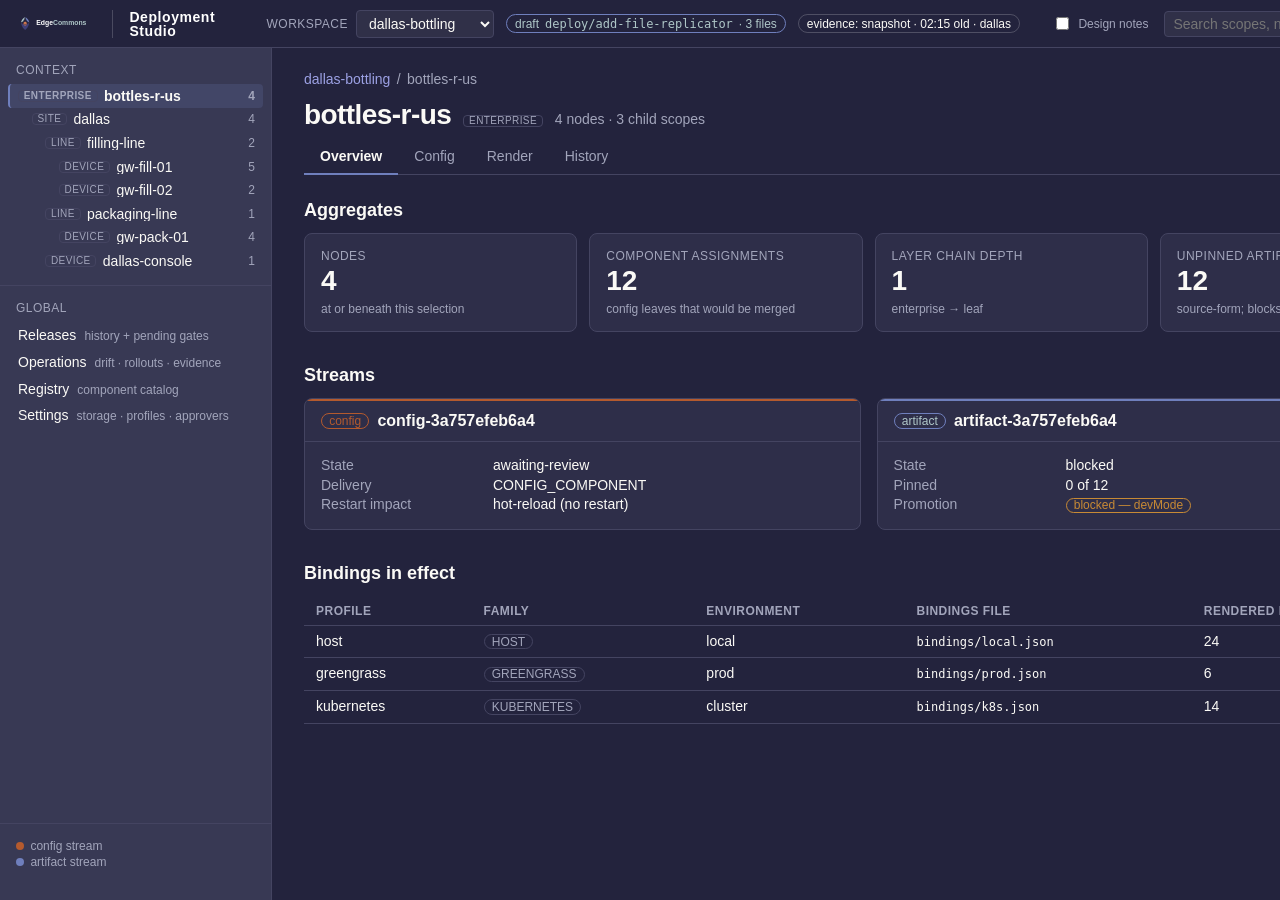
==== commit ed6cbb32: "Move design rationale out of the mock's product surface The mock was written to double as an argumen" ====
--- a/design/mock-app/index.html
+++ b/design/mock-app/index.html
@@ -30,6 +30,12 @@
       </div>
 
       <div class="mock-contextbar__spacer"></div>
+      <!-- Mock chrome, not product: reveals which agreed decision each region realises.
+           Off by default so the screens read as the product, not as an argument for it. -->
+      <label class="mock-toggle" title="Reviewer annotations — not part of the product UI">
+        <input type="checkbox" id="notes-toggle" />
+        <span>Design notes</span>
+      </label>
       <input id="search" class="mock-search" type="search" placeholder="Search scopes, nodes, components…" aria-label="Search" />
     </header>
 
--- a/design/mock-app/styles/mock.css
+++ b/design/mock-app/styles/mock.css
@@ -271,7 +271,34 @@
 .mock-note--warn { border-left-color: var(--ec-warning); }
 .mock-note strong { font-weight: var(--ec-weight-label); }
 
-/* The declared-write honesty layer: every editor states what it would write, even read-only. */
+/* ── mock chrome ─────────────────────────────────────────────────────────────────────
+ * Deliberately styled to read as *not product*: reviewer annotations and undesigned-area
+ * markers. Everything here disappears from a real build.
+ */
+.mock-toggle { display: flex; align-items: center; gap: 0.4rem; font-size: var(--ec-text-xs); color: var(--ec-color-text-muted); cursor: pointer; white-space: nowrap; }
+.mock-toggle input { accent-color: var(--ec-source-copper); }
+
+.mock-annot {
+  border: 1px dashed var(--ec-source-copper);
+  border-radius: var(--ec-radius-sm);
+  background: rgba(214, 122, 78, 0.07);
+  color: var(--ec-color-text-muted);
+  font-size: var(--ec-text-xs);
+  line-height: var(--ec-leading-snug);
+  padding: 0.4rem 0.6rem;
+  margin: 0 0 var(--ec-space-3);
+}
+.mock-annot::before {
+  content: "design note";
+  display: inline-block;
+  font-size: 0.625rem;
+  text-transform: uppercase;
+  letter-spacing: var(--ec-tracking-wide);
+  color: var(--ec-source-copper);
+  margin-right: 0.5rem;
+}
+
+/* The declared-write panel: a real product feature (it states what an edit writes). */
 .mock-writes {
   border: 1px dashed var(--ec-color-border);
   border-radius: var(--ec-radius-md);
